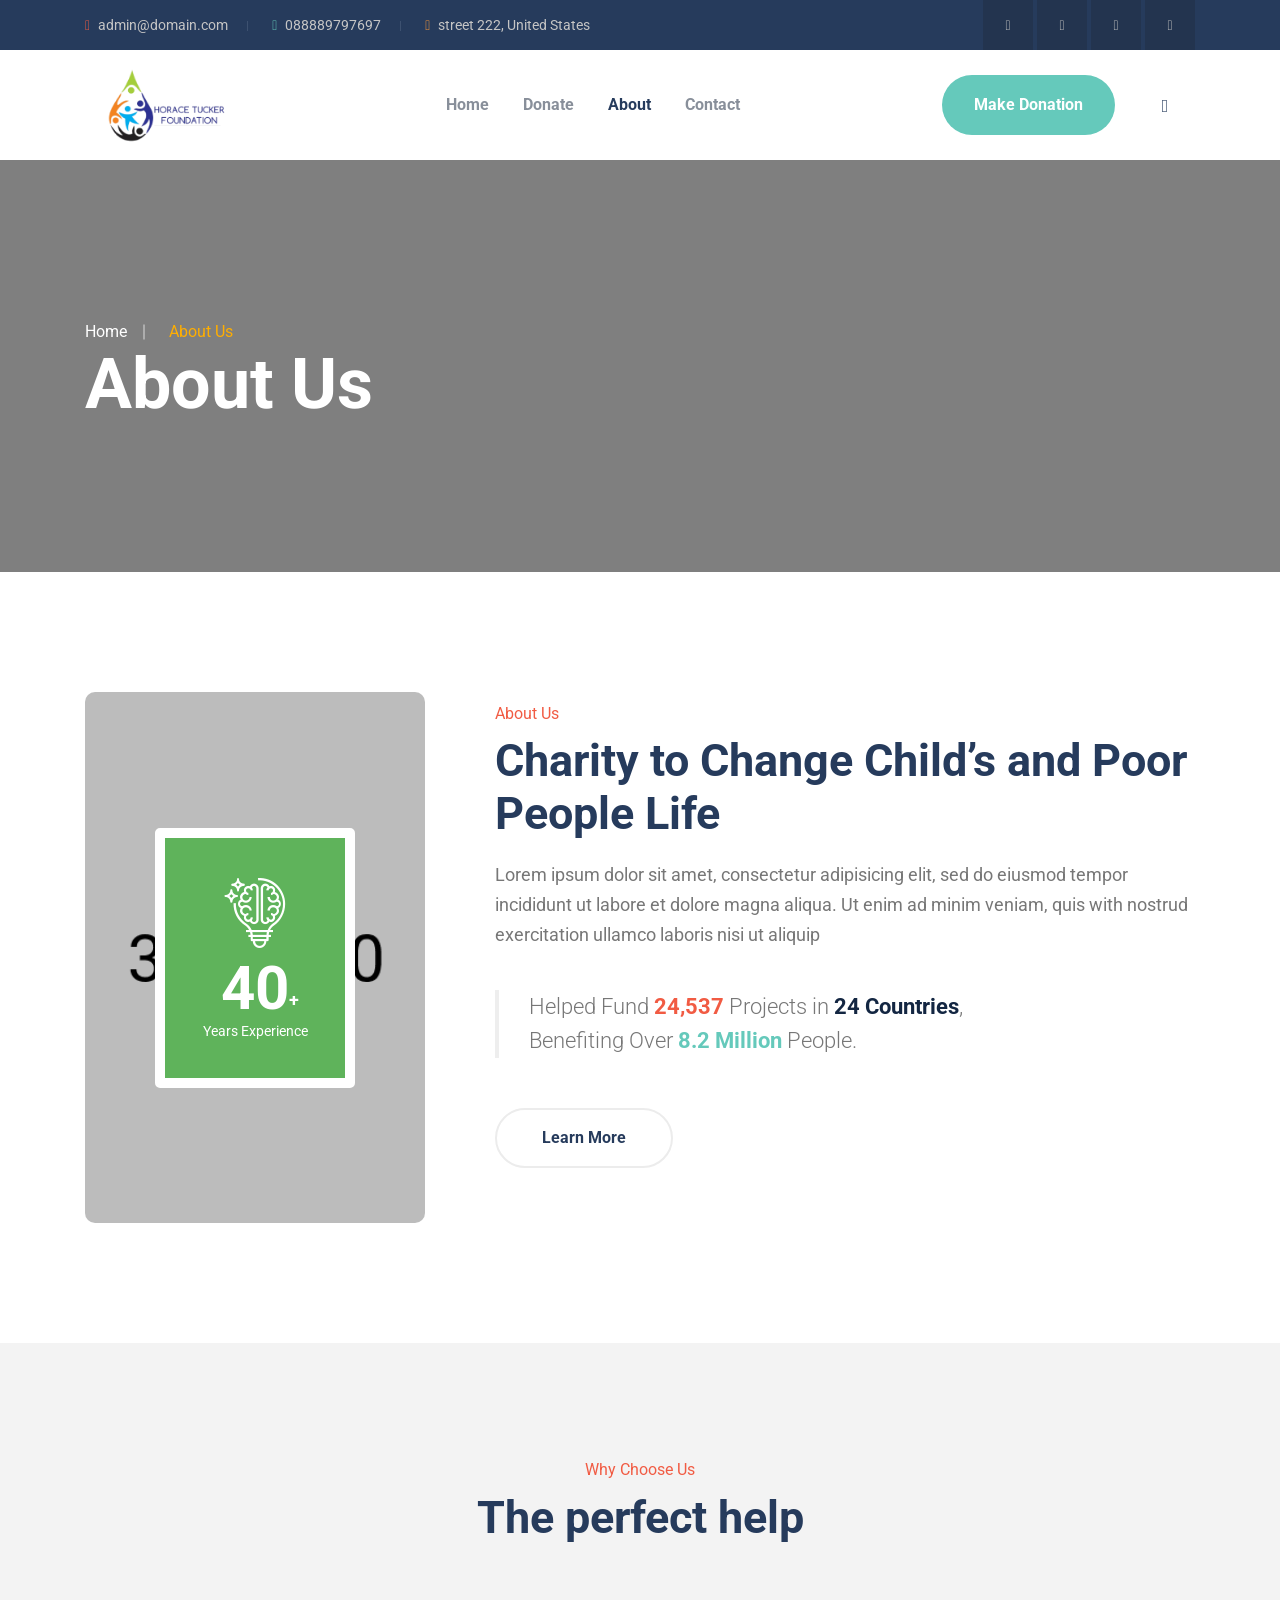
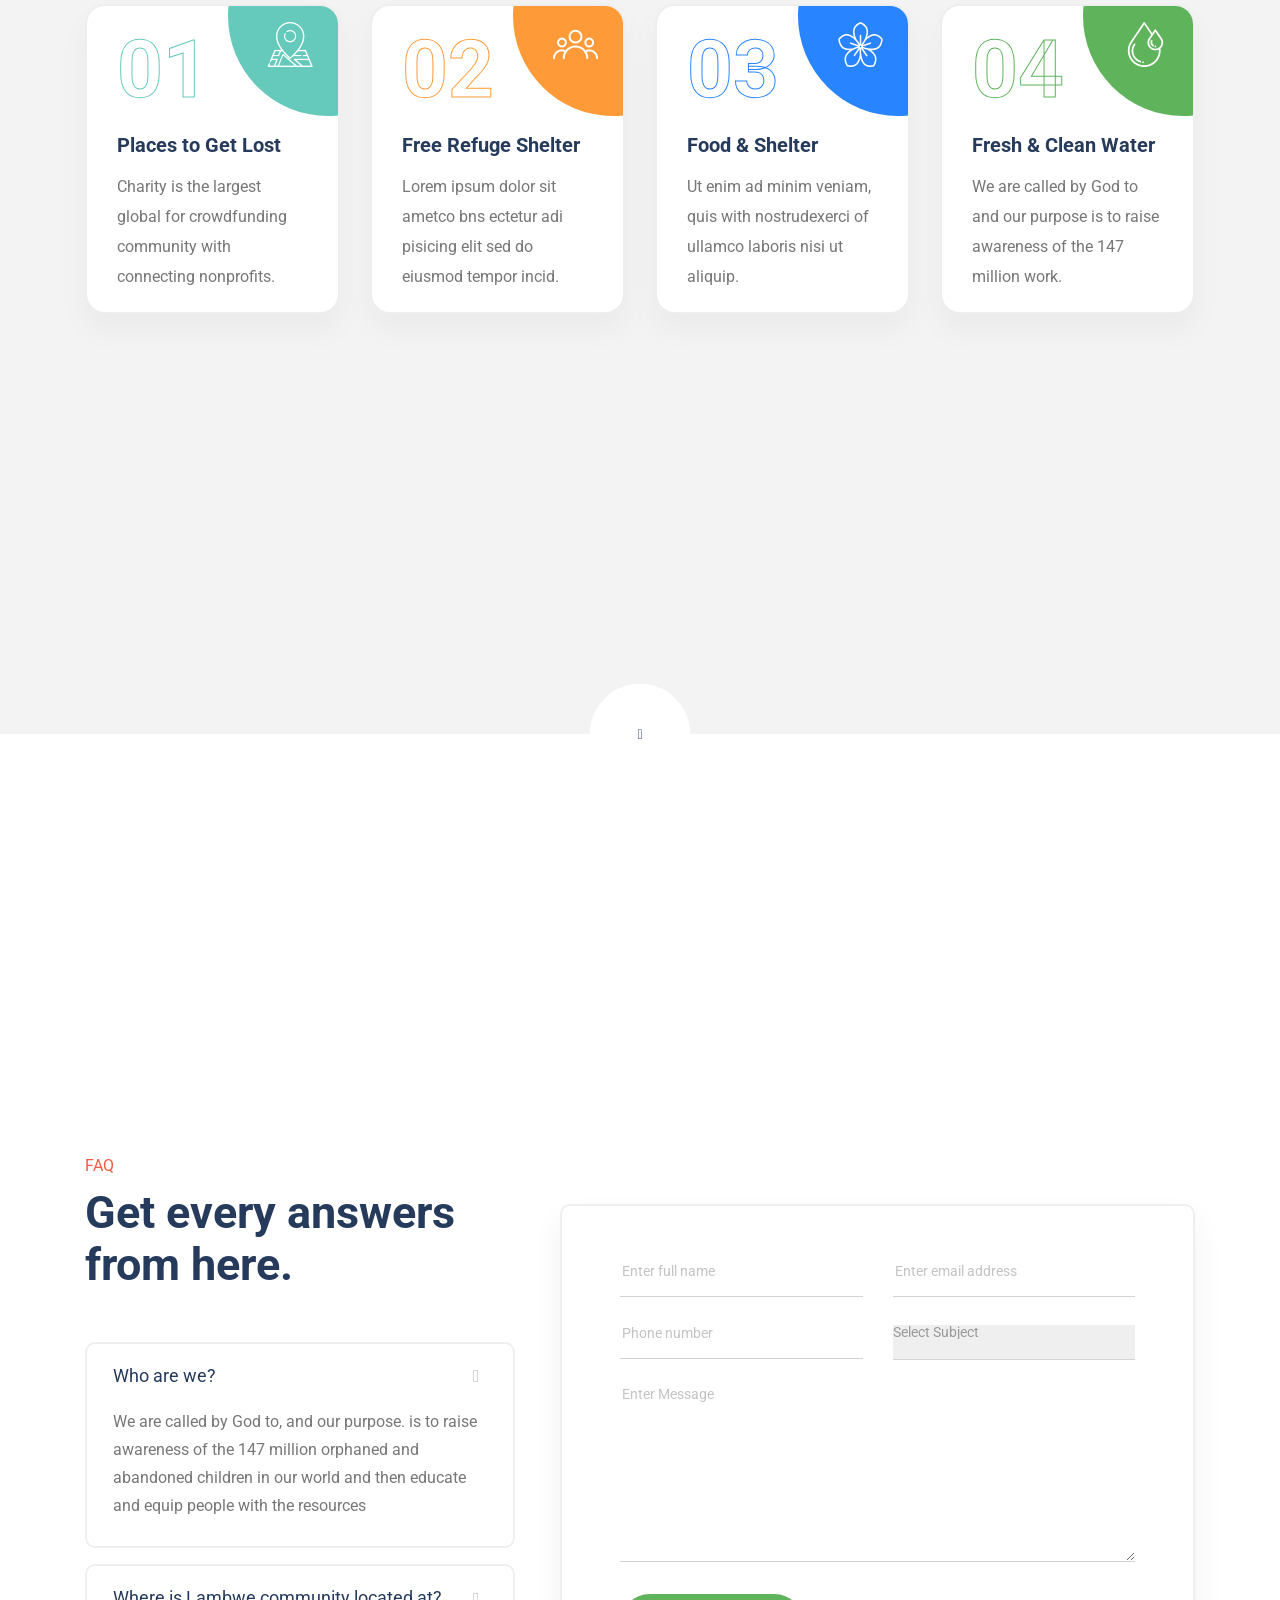
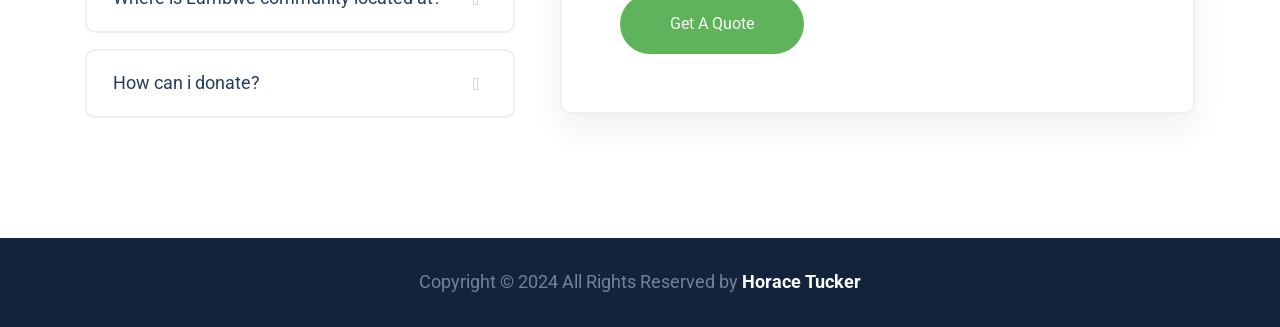
==== about.html @ 809d62f3 "Base files The base modifications have being made and pushed to the cloud" ====
<!DOCTYPE html>
<html class="no-js" lang="en">
  <head>
    <meta charset="utf-8" />
    <meta http-equiv="x-ua-compatible" content="ie=edge" />
    <title>Fundraising & Charity HTML Template</title>
    <meta name="description" content="" />
    <meta name="viewport" content="width=device-width, initial-scale=1" />

    <link rel="manifest" href="site.webmanifest" />
    <link
      rel="shortcut icon"
      type="image/x-icon"
      href="./assets/img/favicon.png"
    />
    <!-- Place favicon.ico in the root directory -->

    <!-- CSS here -->
    <link rel="stylesheet" href="assets/css/bootstrap.min.css" />
    <link rel="stylesheet" href="assets/css/owl.default.min.css" />
    <link rel="stylesheet" href="assets/css/owl.carousel.min.css" />
    <link rel="stylesheet" href="assets/css/animate.min.css" />
    <link rel="stylesheet" href="assets/css/magnific-popup.css" />
    <link rel="stylesheet" href="assets/css/fontawesome-all.min.css" />
    <link rel="stylesheet" href="assets/css/nice-select.css" />
    <link rel="stylesheet" href="assets/css/flaticon.css" />
    <link rel="stylesheet" href="assets/css/meanmenu.css" />
    <link rel="stylesheet" href="assets/css/slick.css" />
    <link rel="stylesheet" href="assets/css/icofont.min.css" />
    <link rel="stylesheet" href="assets/css/swiper-bundle.css" />
    <link rel="stylesheet" href="assets/css/main.css" />
  </head>
  <body>
    <!-- Header One Start-->
    <header class="header-area">
      <div class="header_top_area d-none d-lg-block">
        <div class="container">
          <div class="row align-items-center">
            <div class="col-xxl-9 col-xl-9 col-lg-8">
              <div class="top_mailing">
                <a href="#" class="theme-1"
                  ><i class="fal fa-envelope"></i>admin@domain.com</a
                >
                <a href="#" class="theme-2"
                  ><i class="fal fa-phone"></i>088889797697</a
                >
                <a href="#" class="theme-3"
                  ><i class="fal fa-map-marker-alt"></i>street 222, United
                  States</a
                >
              </div>
            </div>
            <div class="col-xxl-3 col-xl-3 col-lg-4 text-start text-md-end">
              <div class="top_social">
                <a href="#" class="facebook"
                  ><i class="fab fa-facebook-f"></i
                ></a>
                <a href="#" class="google"
                  ><i class="fab fa-google-plus-g"></i
                ></a>
                <a href="#" class="twitter"><i class="fab fa-twitter"></i></a>
                <a href="#" class="pinterest"
                  ><i class="fab fa-pinterest-p"></i
                ></a>
              </div>
            </div>
          </div>
        </div>
      </div>
      <div id="sticky-header" class="header_menu_area header_menu_area_2">
        <div class="container">
          <div class="row align-items-center">
            <div class="col-xxl-2 col-xl-2 col-lg-2 col-md-6 col-6">
              <div class="logo">
                <a href="index.html"
                  ><img src="assets/img/logo/logo.png" alt=""
                /></a>
              </div>
            </div>
            <div class="col-xxl-7 col-xl-7 col-lg-9 d-none d-lg-block">
              <div class="main-menu menu_2 text-center">
                <nav id="mobile-menu">
                  <ul>
                    <li class="">
                      <a href="index-3.html">Home</a>
                    </li>
                    <li class="">
                      <a href="./donation.html">Donate</a>
                    </li>
                    <li class="active"><a href="about.html">About</a></li>
                    <li><a href="contact.html">Contact</a></li>
                  </ul>
                </nav>
              </div>
            </div>
            <div class="col-xxl-3 col-xl-3 col-lg-1 col-md-6 col-6">
              <div
                class="header-right d-flex align-items-center justify-content-end"
              >
                <div class="header-sing d-inline-block d-none d-xl-block">
                  <a class="g_btn hbtn_1 to_right1 rad-30" href="donation.html"
                    >Make Donation<span></span
                  ></a>
                </div>
                <div
                  class="hamburger-menu menu-bar info-bar d-inline-block ml-20"
                >
                  <button class="hamburger-btn open-mobile-menu">
                    <i class="fal fa-bars"></i>
                  </button>
                </div>
              </div>
            </div>
          </div>
        </div>
      </div>
    </header>
    <!-- Header One End-->

    <!-- slide-bar start -->

    <!-- Sidebar for Mobile -->
    <div class="fix d-lg-none">
      <div class="side-info">
        <div class="offset-widget offset-logo mb-30 pb-20">
          <div class="row align-items-center">
            <div class="col-8">
              <a href="index.html" class="mobile_logo"
                ><img src="assets/img/logo/logo.png" alt="Logo"
              /></a>
            </div>
            <div class="col-4 text-end">
              <button class="side-info-close">
                <i class="fal fa-times"></i>
              </button>
            </div>
          </div>
        </div>

        <div class="mobile-menu"></div>

        <div class="contact-infos mt-30 mb-30">
          <div class="contact-list mobile_contact mb-30">
            <h4>Contact Info</h4>
            <a href="#" class="theme-1"
              ><i class="fal fa-map-marker-alt"></i
              ><span>12/A, Mirnada City Tower, NYC</span></a
            >
            <a href="tel:088889797697" class="theme-2"
              ><i class="fal fa-phone"></i><span>088889797697</span></a
            >
            <a href="mailto:admin@domain.com" class="theme-3"
              ><i class="far fa-envelope"></i><span>admin@domain.com</span></a
            >
          </div>

          <div class="top_social offset_social mt-20 mb-30">
            <a href="#" target="_blank" class="facebook"
              ><i class="fab fa-facebook-f"></i
            ></a>
            <a href="#" target="_blank" class="twitter"
              ><i class="fab fa-twitter"></i
            ></a>
            <a href="#" target="_blank" class="linkedin"
              ><i class="fab fa-linkedin"></i
            ></a>
            <a href="#" target="_blank" class="youtube"
              ><i class="fab fa-youtube"></i
            ></a>
          </div>
        </div>
      </div>
    </div>

    <!-- Sidebar for Laptop -->
    <div class="fix d-none d-lg-block">
      <div class="offset-sidebar side-info">
        <div class="offset-widget offset-logo mb-30 pb-20">
          <div class="row align-items-center">
            <div class="col-8">
              <a href="index.html"
                ><img src="assets/img/logo/logo.png" alt="Logo"
              /></a>
            </div>
            <div class="col-4 text-end">
              <button class="side-info-close">
                <i class="fal fa-times"></i>
              </button>
            </div>
          </div>
        </div>

        <div class="offset-widget mb-40">
          <div class="info-widget">
            <h4 class="offset-title mb-20 d-none">About Us</h4>
            <p class="mb-30">
              But I must explain to you how all this mistaken idea of denouncing
              pleasure and praising pain was born and will give you a complete
              account of the system and expound the actual teachings of the
              great explore
            </p>
            <a href="#" class="c-btn btn-round-02 d-none">Contact Us</a>
          </div>
        </div>

        <div class="contact-infos mt-30 mb-30">
          <div class="contact-list mb-30">
            <h4>Contact Info</h4>
            <a href="#" class="theme-1"
              ><i class="fal fa-map-marker-alt"></i
              ><span>12/A, Mirnada City Tower, NYC</span></a
            >
            <a href="tel:088889797697" class="theme-2"
              ><i class="fal fa-phone"></i><span>088889797697</span></a
            >
            <a href="mailto:admin@domain.com" class="theme-3"
              ><i class="far fa-envelope"></i><span>admin@domain.com</span></a
            >
          </div>

          <div class="top_social offset_social mt-20 mb-30">
            <a href="#" target="_blank" class="facebook"
              ><i class="fab fa-facebook-f"></i
            ></a>
            <a href="#" target="_blank" class="twitter"
              ><i class="fab fa-twitter"></i
            ></a>
            <a href="#" target="_blank" class="instagram"
              ><i class="fab fa-instagram"></i
            ></a>
            <a href="#" target="_blank" class="linkedin"
              ><i class="fab fa-linkedin"></i
            ></a>
            <a href="#" target="_blank" class="youtube"
              ><i class="fab fa-youtube"></i
            ></a>
            <a href="#" class="pinterest"><i class="fab fa-pinterest-p"></i></a>
          </div>
        </div>
      </div>
    </div>

    <div class="offcanvas-overlay"></div>
    <!-- slide-bar end -->

    <!-- Main Area Start-->
    <main>
      <!--breadcrumb area start-->
      <section
        class="breadcrumb_area breadcrumb_overlay"
        data-background="assets/img/bg/hero_a.jpg"
      >
        <div class="container">
          <div class="row">
            <div class="col-xl-12">
              <div class="breadcrumb_section">
                <ul class="breadcrumb-list volunteer_breadcrumb">
                  <li class="bhas_border"><a href="index.html">Home</a></li>
                  <li><span class="active">About Us</span></li>
                </ul>
                <div class="breadcrumb_title">
                  <h2>About Us</h2>
                </div>
              </div>
            </div>
          </div>
        </div>
      </section>
      <!--breadcrumb area end-->

      <!--about area start-->
      <section class="about_area pt-120">
        <div class="about_white_bg">
          <div class="container">
            <div class="row">
              <div class="col-xxl-6 col-xl-4 col-lg-4">
                <div class="donate_img_wrapper about_img_wrapper mr-10">
                  <div class="donate_img_inner about_img_inner p-rel">
                    <img
                      class="about_block"
                      src="assets/img/about/aboutus1.jpg"
                      alt="img"
                    />
                    <img
                      class="space_t30"
                      src="assets/img/about/aboutus2.jpg"
                      alt="img"
                    />
                    <div class="about_champ_card about_abs_single">
                      <i class="flaticon-creativity"></i>
                      <h3 class="abs_numb">40 <span class="plus">+</span></h3>
                      <span>Years Experience</span>
                    </div>
                  </div>
                </div>
              </div>
              <div class="col-xxl-6 col-xl-8 col-lg-8">
                <div class="about_wrapper pl-30">
                  <div class="section_title">
                    <span class="sub_title sub_title_2">About Us</span>
                    <h3 class="title title_2 mb-20">
                      Charity to Change Child’s and Poor People Life
                    </h3>
                  </div>
                  <p class="mb-40">
                    Lorem ipsum dolor sit amet, consectetur adipisicing elit,
                    sed do eiusmod tempor incididunt ut labore et dolore magna
                    aliqua. Ut enim ad minim veniam, quis with nostrud
                    exercitation ullamco laboris nisi ut aliquip
                  </p>
                  <div class="about_summary">
                    <p>
                      Helped Fund <span class="theme-1">24,537</span> Projects
                      in <span class="theme-4">24 Countries</span>, <br />
                      Benefiting Over
                      <span class="theme-2">8.2 Million</span> People.
                    </p>
                  </div>
                  <a href="about.html" class="g_btn trans_btn rad-50 p-45"
                    >Learn More <span></span
                  ></a>
                </div>
              </div>
            </div>
          </div>
        </div>
      </section>
      <!--about area end-->

      <!--about feature area start -->
      <div class="about_features_area soft-grey-2 pt-205 pb-390">
        <div class="container">
          <div class="row">
            <div class="col-xxl-12">
              <div class="section_title text-center mb-60">
                <span class="sub_title sub_title_2">Why Choose Us</span>
                <h3 class="title title_2">The perfect help</h3>
              </div>
            </div>
          </div>
          <div class="row">
            <div class="col-xl-3 col-lg-6 col-sm-6">
              <div class="choose_single_card theme-2 p-rel bg-white mb-30">
                <div class="choose_abs theme-2">
                  <i class="flaticon-map"></i>
                </div>
                <span class="card_number">01</span>
                <div class="choose_card_content">
                  <h5 class="choose_card_title">Places to Get Lost</h5>
                  <p>
                    Charity is the largest global for crowdfunding community
                    with connecting nonprofits.
                  </p>
                </div>
              </div>
            </div>
            <div class="col-xl-3 col-lg-6 col-sm-6">
              <div class="choose_single_card p-rel theme-3 bg-white mb-30">
                <div class="choose_abs theme-3">
                  <i class="flaticon-user"></i>
                </div>
                <span class="card_number clr-theme-3">02</span>
                <div class="choose_card_content">
                  <h5 class="choose_card_title">Free Refuge Shelter</h5>
                  <p>
                    Lorem ipsum dolor sit ametco bns ectetur adi pisicing elit
                    sed do eiusmod tempor incid.
                  </p>
                </div>
              </div>
            </div>
            <div class="col-xl-3 col-lg-6 col-sm-6">
              <div class="choose_single_card p-rel theme-4 bg-white mb-30">
                <div class="choose_abs theme-4">
                  <i class="flaticon-flower"></i>
                </div>
                <span class="card_number clr-theme-4">03</span>
                <div class="choose_card_content">
                  <h5 class="choose_card_title">Food & Shelter</h5>
                  <p>
                    Ut enim ad minim veniam, quis with nostrudexerci of ullamco
                    laboris nisi ut aliquip.
                  </p>
                </div>
              </div>
            </div>
            <div class="col-xl-3 col-lg-6 col-sm-6">
              <div class="choose_single_card p-rel theme-5 bg-white mb-30">
                <div class="choose_abs theme-5">
                  <i class="flaticon-water-drop"></i>
                </div>
                <span class="card_number clr-theme-5">04</span>
                <div class="choose_card_content">
                  <h5 class="choose_card_title">Fresh & Clean Water</h5>
                  <p>
                    We are called by God to and our purpose is to raise
                    awareness of the 147 million work.
                  </p>
                </div>
              </div>
            </div>
          </div>

          <div class="row d-none">
            <div class="col-xxl-3 col-xl-3 col-lg-4 col-md-6">
              <div class="about_feature_wrapper mb-30">
                <div class="about_feature_icon">
                  <i class="flaticon-charity"></i>
                  <span class="card_number feature_number theme-1">01</span>
                </div>
                <div class="about_feature_text">
                  <h5 class="about_feature_title theme-1">
                    Fresh & Clean Water
                  </h5>
                  <p>
                    Our primary goal is developing a secure and safe world for
                    poor peoples in the world.
                  </p>
                </div>
              </div>
            </div>
            <div class="col-xxl-3 col-xl-3 col-lg-4 col-md-6">
              <div class="about_feature_wrapper mb-30">
                <div class="about_feature_icon">
                  <i class="flaticon-healthcare"></i>
                  <span class="card_number feature_number theme-2">02</span>
                </div>
                <div class="about_feature_text">
                  <h5 class="about_feature_title theme-2">Food & Shelter</h5>
                  <p>
                    Lorem ipsum dolor sit amet, cons ectetur adi pisicing elit,
                    sed do eiusmod tempor incid.
                  </p>
                </div>
              </div>
            </div>
            <div class="col-xxl-3 col-xl-3 col-lg-4 col-md-6">
              <div class="about_feature_wrapper mb-30">
                <div class="about_feature_icon">
                  <i class="flaticon-health-check"></i>
                  <span class="card_number feature_number theme-2">03</span>
                </div>
                <div class="about_feature_text">
                  <h5 class="about_feature_title theme-2">
                    Medicine & Medical
                  </h5>
                  <p>
                    Neque porro quisquam est, qui dol orem ipsum quia dolor sit
                    amet, consectetur, adipisci velit.
                  </p>
                </div>
              </div>
            </div>
            <div class="col-xxl-3 col-xl-3 col-lg-4 col-md-6">
              <div class="about_feature_wrapper mb-30">
                <div class="about_feature_icon">
                  <i class="flaticon-graduated"></i>
                  <span class="card_number feature_number theme-3">04</span>
                </div>
                <div class="about_feature_text">
                  <h5 class="about_feature_title theme-3">Basic Education</h5>
                  <p>
                    Duis aute irure dolor in reprehe nderit in voluptate velit
                    esse cillum dolore eu fugiat nulla.
                  </p>
                </div>
              </div>
            </div>
          </div>
        </div>
      </div>
      <!--about feature area end-->

      <!-- about videos area start -->

      <div class="about_videos_area mtm-300">
        <div class="container">
          <div class="row">
            <div class="col-xxl-12">
              <div
                class="about_video_section text-center p-250 bg_cover"
                data-background="assets/img/bg/video_bg.jpg"
              >
                <a
                  href="https://www.youtube.com/watch?v=B4GwnBrp41s"
                  class="play_btn p-rel popup-video ab_4"
                  ><i class="fas fa-play"></i
                ></a>
              </div>
            </div>
          </div>
        </div>
      </div>
      <!--about videos area end-->

      <!--about_faq area start -->
      <div class="about_faq_area pt-110 pb-120">
        <div class="container">
          <div class="row">
            <div class="col-xxl-5 col-xl-5">
              <div class="accordion_wrapper mr-30">
                <div class="section_title mb-50">
                  <span class="sub_title sub_title_2">FAQ</span>
                  <h3 class="title title_2">Get every answers from here.</h3>
                </div>
                <div class="accordion" id="accordionExample">
                  <div class="accordion-item">
                    <h2 class="accordion-header" id="headingOne">
                      <button
                        class="accordion-button faq_button"
                        type="button"
                        data-bs-toggle="collapse"
                        data-bs-target="#collapseOne"
                        aria-expanded="true"
                        aria-controls="collapseOne"
                      >
                        Who are we?
                      </button>
                    </h2>
                    <div
                      id="collapseOne"
                      class="accordion-collapse collapse show"
                      aria-labelledby="headingOne"
                      data-bs-parent="#accordionExample"
                    >
                      <div class="accordion-body">
                        We are called by God to, and our purpose. is to raise
                        awareness of the 147 million orphaned and abandoned
                        children in our world and then educate and equip people
                        with the resources
                      </div>
                    </div>
                  </div>
                  <div class="accordion-item">
                    <h2 class="accordion-header" id="headingTwo">
                      <button
                        class="accordion-button faq_button collapsed"
                        type="button"
                        data-bs-toggle="collapse"
                        data-bs-target="#collapseTwo"
                        aria-expanded="false"
                        aria-controls="collapseTwo"
                      >
                        Where is Lambwe community located at?
                      </button>
                    </h2>
                    <div
                      id="collapseTwo"
                      class="accordion-collapse collapse"
                      aria-labelledby="headingTwo"
                      data-bs-parent="#accordionExample"
                    >
                      <div class="accordion-body">
                        We are called by God to, and our purpose. is to raise
                        awareness of the 147 million orphaned and abandoned
                        children in our world and then educate and equip people
                        with the resources
                      </div>
                    </div>
                  </div>
                  <div class="accordion-item">
                    <h2 class="accordion-header" id="headingThree">
                      <button
                        class="accordion-button faq_button collapsed"
                        type="button"
                        data-bs-toggle="collapse"
                        data-bs-target="#collapseThree"
                        aria-expanded="false"
                        aria-controls="collapseTwo"
                      >
                        How can i donate?
                      </button>
                    </h2>
                    <div
                      id="collapseThree"
                      class="accordion-collapse collapse"
                      aria-labelledby="headingThree"
                      data-bs-parent="#accordionExample"
                    >
                      <div class="accordion-body">
                        We are called by God to, and our purpose. is to raise
                        awareness of the 147 million orphaned and abandoned
                        children in our world and then educate and equip people
                        with the resources
                      </div>
                    </div>
                  </div>
                </div>
              </div>
            </div>
            <div class="col-xxl-7 col-xl-7">
              <div class="contact_section has_border mt-60">
                <form action="#">
                  <div class="row">
                    <div class="col-xxl-6 col-sm-6">
                      <input type="text" placeholder="Enter full name" />
                    </div>
                    <div class="col-xxl-6 col-sm-6">
                      <input type="email" placeholder="Enter email address" />
                    </div>

                    <div class="col-xxl-6 col-sm-6">
                      <input type="tel" placeholder="Phone number" />
                    </div>
                    <div class="col-xxl-6 col-sm-6">
                      <select
                        name="contact_select"
                        id="contact_select"
                        class="contact_select"
                      >
                        <option value="Select Subject">Select Subject</option>
                        <option value="Bangla">Bangla</option>
                        <option value="English">English</option>
                        <option value="Mathmatics">Mathmatics</option>
                        <option value="Textile">Textile</option>
                      </select>
                    </div>
                    <div class="col-xxl-12">
                      <textarea
                        name="message"
                        id="message"
                        cols="30"
                        rows="10"
                        placeholder="Enter Message"
                      ></textarea>
                    </div>
                    <div class="col-xxl-12">
                      <button type="submit" class="contact_btn">
                        Get A Quote
                      </button>
                    </div>
                  </div>
                </form>
              </div>
            </div>
          </div>
        </div>
      </div>
      <!-- about_faq_area end -->
    </main>

    <!-- Main Area End-->

    <!-- back to top start -->
    <div class="progress-wrap">
      <svg
        class="progress-circle svg-content"
        width="100%"
        height="100%"
        viewBox="-1 -1 102 102"
      >
        <path d="M50,1 a49,49 0 0,1 0,98 a49,49 0 0,1 0,-98" />
      </svg>
    </div>
    <!-- back to top end -->

    <!-- Footer Area Start -->
    <footer>
      <!-- Donation page contains the whole footer code -->
      <div class="footer_copyright_area">
        <div class="container">
          <div class="row">
            <div class="col-xxl-12 text-center">
              <p>
                Copyright © 2024 All Rights Reserved by
                <strong><a href="#">Horace Tucker</a></strong>
              </p>
            </div>
          </div>
        </div>
      </div>
    </footer>
    <!-- Footer Area End -->

    <script src="assets/js/jquery.min.js"></script>
    <script src="assets/js/bootstrap.bundle.min.js"></script>
    <script src="assets/js/owl.carousel.min.js"></script>
    <script src="assets/js/slick.min.js"></script>
    <script src="assets/js/jquery.meanmenu.min.js"></script>
    <script src="assets/js/wow.min.js"></script>
    <script src="assets/js/jquery.scrollUp.min.js"></script>
    <script src="assets/js/jquery.magnific-popup.min.js"></script>
    <script src="assets/js/isotope.pkgd.min.js"></script>
    <script src="assets/js/imagesloaded.pkgd.min.js"></script>
    <script src="assets/js/jquery.nice-select.js"></script>
    <script src="assets/js/jquery.countdown.min.js"></script>
    <script src="assets/js/back-to-top.min.js"></script>

    <script src="assets/js/swiper-bundle.min.js"></script>
    <script src="assets/js/main.js"></script>
  </body>
</html>
---- assets/css/nice-select.css ----
.nice-select {
  -webkit-tap-highlight-color: transparent;
  background-color: #fff;
  border-radius: 5px;
  border: solid 1px #e8e8e8;
  box-sizing: border-box;
  clear: both;
  cursor: pointer;
  display: block;
  float: left;
  font-family: inherit;
  font-size: 14px;
  font-weight: normal;
  height: 42px;
  line-height: 40px;
  outline: none;
  padding-left: 18px;
  padding-right: 30px;
  position: relative;
  text-align: left !important;
  -webkit-transition: all 0.2s ease-in-out;
  transition: all 0.2s ease-in-out;
  -webkit-user-select: none;
     -moz-user-select: none;
      -ms-user-select: none;
          user-select: none;
  white-space: nowrap;
  width: auto; }
  .nice-select:hover {
    border-color: #dbdbdb; }
  .nice-select:active, .nice-select.open, .nice-select:focus {
    border-color: #999; }
    .nice-select::after {
      content: "\f107";
      font-family: 'Font Awesome 5 Pro';
      position: absolute;
      right: 35px;
      top: 50%;
      transform: translateY(-50%);
      -webkit-transition: all 0.15s ease-in-out;
      transition: all 0.15s ease-in-out;
      font-size: 16px;
    }

    .donate_section .nice-select::after {
      right: 19px;
    }
    .event_single .nice-select::after {
      right: 19px;
    }

    @media only screen and (min-width: 0px) and (max-width: 576px) {
      .nice-select::after {
        right: 23px;
      }


    }

    
    @media only screen and (min-width: 577x) and (max-width: 767px) {
      .nice-select::after {
        right: 35px;
      }
    }
    .nice-select.open::after {
      top: 50%;
      transform: translate(0, -50%) rotate(180deg);
    }
  .nice-select.open .list {
    opacity: 1;
    pointer-events: auto;
    -webkit-transform: scale(1) translateY(0);
        -ms-transform: scale(1) translateY(0);
            transform: scale(1) translateY(0); }

  
  .support_search_section .nice-select:active, .support_search_section .nice-select.open, .support_search_section .nice-select:focus, .support_search_section .nice-select:hover {
    border-color: transparent;
  }
  
  .support_search_section.donate_section .nice-select:active, .support_search_section.donate_section .nice-select.open, .support_search_section.donate_section .nice-select:focus, .support_search_section.donate_section .nice-select:hover {
    border-color: #59ad58;
  }


  .nice-select.open .list, .nice-select .list {
    width: 100%;
    background: var(--clr-theme-4);
  }
  .donate_section .nice-select.open .list, .donate_section .nice-select .list {
    width: 100%;
    background: #3d7d3c;
  }
  .nice-select.disabled {
    border-color: #ededed;
    color: #999;
    pointer-events: none; }
    .nice-select.disabled:after {
      border-color: #cccccc; }
  .nice-select.wide {
    width: 100%; }
    .nice-select.wide .list {
      left: 0 !important;
      right: 0 !important; }
  .nice-select.right {
    float: right; }
    .nice-select.right .list {
      left: auto;
      right: 0; }
  .nice-select.small {
    font-size: 12px;
    height: 36px;
    line-height: 34px; }
    .nice-select.small:after {
      height: 4px;
      width: 4px; }
    .nice-select.small .option {
      line-height: 34px;
      min-height: 34px; }
  .nice-select .list {
    background-color: #fff;
    border-radius: 5px;
    box-shadow: 0 0 0 1px rgba(68, 68, 68, 0.11);
    box-sizing: border-box;
    margin-top: 4px;
    opacity: 0;
    overflow: hidden;
    padding: 0;
    pointer-events: none;
    position: absolute;
    top: 100%;
    left: 0;
    -webkit-transform-origin: 50% 0;
        -ms-transform-origin: 50% 0;
            transform-origin: 50% 0;
    -webkit-transform: scale(0.75) translateY(-21px);
        -ms-transform: scale(0.75) translateY(-21px);
            transform: scale(0.75) translateY(-21px);
    -webkit-transition: all 0.2s cubic-bezier(0.5, 0, 0, 1.25), opacity 0.15s ease-out;
    transition: all 0.2s cubic-bezier(0.5, 0, 0, 1.25), opacity 0.15s ease-out;
    z-index: 9; }
    .nice-select .list:hover .option:not(:hover) {
      background-color: transparent !important; }
  .nice-select .option {
    cursor: pointer;
    font-weight: 400;
    line-height: 40px;
    list-style: none;
    min-height: 40px;
    outline: none;
    padding-left: 18px;
    padding-right: 29px;
    text-align: left;
    -webkit-transition: all 0.2s;
    transition: all 0.2s; }


    .nice-select .option:hover, .nice-select .option.focus, .nice-select .option.selected.focus {
      background-color: var(--clr-body-heading-color) }

    .donate_section .nice-select .option:hover, .donate_section .nice-select .option.focus, .donate_section .nice-select .option.selected.focus {
        background-color: #59ad58; }


    .nice-select .option.selected {
      font-weight: bold; }
    .nice-select .option.disabled {
      background-color: transparent;
      color: #999;
      cursor: default; }

.no-csspointerevents .nice-select .list {
  display: none; }

.no-csspointerevents .nice-select.open .list {
  display: block; }
---- assets/css/flaticon.css ----
@font-face {
    font-family: "flaticon";
    src: url("../fonts/flaticon.ttf") format("truetype"),
url("../fonts/flaticon.woff") format("woff"),
url("../fonts/flaticon.woff2") format("woff2"),
url("../fonts/flaticon.eot") format("eot"),
url("../fonts/icofont.svg") format("svg");
}

i[class^="flaticon-"]:before, i[class*=" flaticon-"]:before {
    font-family: flaticon !important;
    font-style: normal;
    font-weight: normal !important;
    font-variant: normal;
    text-transform: none;
    line-height: 1;
    -webkit-font-smoothing: antialiased;
    -moz-osx-font-smoothing: grayscale;
}

.flaticon-map:before {
    content: "\f101";
}
.flaticon-user:before {
    content: "\f102";
}
.flaticon-stethoscope:before {
    content: "\f103";
}
.flaticon-healthcare:before {
    content: "\f104";
}
.flaticon-health-check:before {
    content: "\f105";
}
.flaticon-doctor:before {
    content: "\f106";
}
.flaticon-water-drop:before {
    content: "\f107";
}
.flaticon-water-tap:before {
    content: "\f108";
}
.flaticon-graduation-cap:before {
    content: "\f109";
}
.flaticon-graduated:before {
    content: "\f10a";
}
.flaticon-education:before {
    content: "\f10b";
}
.flaticon-creativity:before {
    content: "\f10c";
}
.flaticon-running:before {
    content: "\f10d";
}
.flaticon-exercise:before {
    content: "\f10e";
}
.flaticon-sport:before {
    content: "\f10f";
}
.flaticon-dumbbell:before {
    content: "\f110";
}
.flaticon-care:before {
    content: "\f111";
}
.flaticon-charity:before {
    content: "\f112";
}
.flaticon-hands:before {
    content: "\f113";
}
.flaticon-flower:before {
    content: "\f114";
}
.flaticon-lotus-flower:before {
    content: "\f115";
}
.flaticon-trophy:before {
    content: "\f116";
}
.flaticon-trophy-1:before {
    content: "\f117";
}
.flaticon-growth:before {
    content: "\f118";
}
.flaticon-growth-1:before {
    content: "\f119";
}
.flaticon-light-bulb:before {
    content: "\f11a";
}
.flaticon-idea:before {
    content: "\f11b";
}
.flaticon-quote:before {
    content: "\f11c";
}
.flaticon-right-quote:before {
    content: "\f11d";
}
.flaticon-left-quote:before {
    content: "\f11e";
}
.flaticon-quote-1:before {
    content: "\f11f";
}
.flaticon-speech-bubble:before {
    content: "\f120";
}
.flaticon-chat:before {
    content: "\f121";
}
.flaticon-chat-1:before {
    content: "\f122";
}
---- assets/css/main.css ----
@charset "UTF-8";
/*-----------------------------------------------------------------------------------

    Template Name: Donacion - Fundraising & Charity HTML Template
    Description: Donacion - Fundraising & Charity HTML Template
    Author: Theme_Pure
    Version: 1.0

-----------------------------------------------------------------------------------

CSS INDEX
===================

01. common
02. Header
03. Navigation
04. Slider
05. Accordion
06. Breadcrumb
07. Contact
08. Mission
09. Cta
10. About
11. Section Title
12. Cause
13. Support
14. Choose Single Card
15. Feature Event
16. Newsfeed
17. Iconbox
18. Eventcount
19. Donation
20. Team
21. Choose
22. Circular Progress
23. Funfact
24. Services
25. Events
26. Testimonial
27. Back-to-top
28. Sidebar
29. Footer
-----------------------------------------------------------------------------------*/
/*
*****
01. common
*************************
*/
@import url("https://fonts.googleapis.com/css2?family=Caveat:wght@400;500&family=Roboto:wght@100;200;300;400;500;700;900&display=swap");
/*
*****
1. variables
*************************
*/
/*    Responsive css   */
/* Mixin for Button style*/
/* Mixin for Animated Button*/
@keyframes icon-bounce {
  0%, 100%, 20%, 50%, 80% {
    -webkit-transform: translateY(0);
    -ms-transform: translateY(0);
    transform: translateY(0);
  }
  40% {
    -webkit-transform: translateY(-10px);
    -ms-transform: translateY(-10px);
    transform: translateY(-10px);
  }
  60% {
    -webkit-transform: translateY(-5px);
    -ms-transform: translateY(-5px);
    transform: translateY(-5px);
  }
}
body {
  font-family: "Roboto", sans-serif;
  font-weight: 400;
  font-style: normal;
  color: var(--clr-body-text-color);
}

.img, img {
  max-width: 100%;
  -webkit-transition: all 0.3s linear 0s;
  -moz-transition: all 0.3s linear 0s;
  -ms-transition: all 0.3s linear 0s;
  -o-transition: all 0.3s linear 0s;
  transition: all 0.3s linear 0s;
}

.border_radius10 img {
  border-radius: 10px;
}

.f-left {
  float: left;
}

.f-right {
  float: right;
}

.fix {
  overflow: hidden;
}

a,
.button, button {
  -webkit-transition: all 0.3s linear 0s;
  -moz-transition: all 0.3s linear 0s;
  -ms-transition: all 0.3s linear 0s;
  -o-transition: all 0.3s linear 0s;
  transition: all 0.3s linear 0s;
}

a:focus,
.button:focus {
  text-decoration: none;
  outline: none;
}

a:focus,
a:hover {
  color: inherit;
  text-decoration: none;
}

a,
button {
  color: inherit;
  outline: medium none;
}

button {
  border: 0;
}

button:focus, input:focus, input:focus, textarea, textarea:focus {
  outline: 0;
}

.uppercase {
  text-transform: uppercase;
}

.capitalize {
  text-transform: capitalize;
}

h1,
h2,
h3,
h4,
h5,
h6 {
  font-family: "Roboto", sans-serif;
  color: var(--clr-body-heading-color);
  margin-top: 0px;
  font-weight: 700;
  text-transform: normal;
  line-height: 1.16;
  margin-bottom: 15px;
}

h1 a,
h2 a,
h3 a,
h4 a,
h5 a,
h6 a {
  color: inherit;
  text-decoration: none;
}

h1 {
  font-size: 80px;
  font-weight: 700;
}

h2 {
  font-size: 60px;
}

h3 {
  font-size: 45px;
}

h4 {
  font-size: 36px;
}

h5 {
  font-size: 20px;
}

h6 {
  font-size: 16px;
}

ul {
  margin: 0px;
  padding: 0px;
}

p {
  font-size: 18px;
  font-weight: 400;
  line-height: 1.6;
  color: var(--clr-common-body-text-color);
  margin-bottom: 15px;
}
@media (max-width: 767px) {
  p {
    font-size: 16px;
  }
}

hr {
  border-bottom: 1px solid var(--clr-common-hr-border-color);
  border-top: 0 none;
  padding: 0;
  opacity: 1;
}

label {
  color: var(--clr-soft-soft-black-soft);
  cursor: pointer;
  font-size: 14px;
  font-weight: var(--fw-fweight-regular);
}

*::-moz-selection {
  background: var(--clr-common-black);
  color: var(--clr-common-white);
  text-shadow: none;
}

::-moz-selection {
  background: var(--clr-common-black);
  color: var(--clr-common-white);
  text-shadow: none;
}

::selection {
  background: var(--clr-common-black);
  color: var(--clr-common-white);
  text-shadow: none;
}

/*--
    - Input Placeholder
-----------------------------------------*/
input::-webkit-input-placeholder {
  color: var(--clr-common-black);
  font-size: 14px;
  opacity: 1;
  transition: 0.3s;
}
input:-moz-placeholder {
  color: var(--clr-common-black);
  font-size: 14px;
  opacity: 1;
  transition: 0.3s;
}
input::-moz-placeholder {
  color: var(--clr-common-black);
  font-size: 14px;
  opacity: 1;
  transition: 0.3s;
}
input:-ms-input-placeholder {
  color: var(--clr-common-black);
  font-size: 14px;
  opacity: 1;
  transition: 0.3s;
}
input:focus::-webkit-input-placeholder {
  opacity: 0;
  visibility: hidden;
}
input:focus:-moz-placeholder {
  opacity: 0;
  visibility: hidden;
}
input:focus::-moz-placeholder {
  opacity: 0;
  visibility: hidden;
}
input:focus:-ms-input-placeholder {
  opacity: 0;
  visibility: hidden;
}

/*--
    - Common Classes
-----------------------------------------*/
.fix {
  overflow: hidden;
}

.clear {
  clear: both;
}

.w-200 {
  width: 200px;
}

.p-rel {
  position: relative;
}

.p-abs {
  position: absolute;
}

.rad-5 {
  border-radius: 5px;
}

.rad-20 {
  border-radius: 20px;
}

.rad-30 {
  border-radius: 30px;
}

.rad-50 {
  border-radius: 50px;
}

.rad-50p {
  border-radius: 50%;
}

.p-35 {
  padding-left: 35px;
  padding-right: 35px;
}

.p-40 {
  padding-left: 40px;
  padding-right: 40px;
}

.p-45 {
  padding-left: 45px;
  padding-right: 45px;
}

.p-55 {
  padding-left: 55px;
  padding-right: 55px;
}

.p-60 {
  padding-right: 60px;
  padding-left: 60px;
}

.pt-205 {
  padding-top: 205px;
}

.pt-210 {
  padding-top: 210px;
}

.p-250 {
  padding-top: 250px;
  padding-bottom: 250px;
}

.pb-385 {
  padding-bottom: 385px;
}

.pb-390 {
  padding-bottom: 390px;
}

.pb-420 {
  padding-bottom: 420px;
}

.pl-165 {
  padding-left: 165px;
}

.cta-bg {
  background-color: var(--clr-common-cta-bg);
}

.grey-bg {
  background-color: var(--clr-common-grey-bg);
}

.about-bg {
  background-color: var(--clr-common-gray-bg);
}

.gray-bg {
  background-color: var(--clr-soft-gray-bg);
}

.blue-bg {
  background-color: var(--clr-theme-7);
}

.white-bg {
  background-color: var(--clr-common-white);
}

.soft-grey-bg {
  background-color: var(--clr-soft-grey-bg);
}

.soft-grey-2 {
  background-color: var(--clr-soft-grey-2);
}

.brand-bg {
  background-color: var(--clr-soft-brand);
}

.text_space {
  margin-bottom: 165px;
}

.w_img > img {
  width: 100%;
}

.mtm-294 {
  margin-top: -294px;
}

.mtm-300 {
  margin-top: -300px;
}

.bg_cover {
  background-size: cover;
}

.gutter_40 {
  --bs-gutter-x: 40px;
}

@media only screen and (min-width: 1401px) and (max-width: 1600px) {
  .gutter_85 {
    --bs-gutter-x: 85px;
  }
}
@media only screen and (min-width: 1200px) and (max-width: 1400px), only screen and (min-width: 992px) and (max-width: 1199px), only screen and (min-width: 768px) and (max-width: 991px), (max-width: 767px) {
  .gutter_85 {
    --bs-gutter-x: 30px;
  }
}

@media only screen and (min-width: 576px) and (max-width: 767px) {
  .sm_mb0 {
    margin-bottom: 0;
  }
}

@media (max-width: 767px) {
  br {
    display: none;
  }
}

/*--
    - Margin & Padding
-----------------------------------------*/
/*-- Margin Top --*/
.mt-5 {
  margin-top: 5px;
}

.mt-10 {
  margin-top: 10px;
}

.mt-15 {
  margin-top: 15px;
}

.mt-20 {
  margin-top: 20px;
}

.mt-25 {
  margin-top: 25px;
}

.mt-30 {
  margin-top: 30px;
}

.mt-35 {
  margin-top: 35px;
}

.mt-40 {
  margin-top: 40px;
}

.mt-45 {
  margin-top: 45px;
}

.mt-50 {
  margin-top: 50px;
}

.mt-55 {
  margin-top: 55px;
}

.mt-60 {
  margin-top: 60px;
}

.mt-65 {
  margin-top: 65px;
}

.mt-70 {
  margin-top: 70px;
}

.mt-75 {
  margin-top: 75px;
}

.mt-80 {
  margin-top: 80px;
}

.mt-85 {
  margin-top: 85px;
}

.mt-90 {
  margin-top: 90px;
}

.mt-95 {
  margin-top: 95px;
}

.mt-100 {
  margin-top: 100px;
}

.mt-105 {
  margin-top: 105px;
}

.mt-110 {
  margin-top: 110px;
}

.mt-115 {
  margin-top: 115px;
}

.mt-120 {
  margin-top: 120px;
}

.mt-125 {
  margin-top: 125px;
}

.mt-130 {
  margin-top: 130px;
}

.mt-135 {
  margin-top: 135px;
}

.mt-140 {
  margin-top: 140px;
}

.mt-145 {
  margin-top: 145px;
}

.mt-150 {
  margin-top: 150px;
}

.mt-155 {
  margin-top: 155px;
}

.mt-160 {
  margin-top: 160px;
}

.mt-165 {
  margin-top: 165px;
}

.mt-170 {
  margin-top: 170px;
}

.mt-175 {
  margin-top: 175px;
}

.mt-180 {
  margin-top: 180px;
}

.mt-185 {
  margin-top: 185px;
}

.mt-190 {
  margin-top: 190px;
}

.mt-195 {
  margin-top: 195px;
}

.mt-200 {
  margin-top: 200px;
}

/*-- Margin Bottom --*/
.mb-5 {
  margin-bottom: 5px;
}

.mb-10 {
  margin-bottom: 10px;
}

.mb-15 {
  margin-bottom: 15px;
}

.mb-20 {
  margin-bottom: 20px;
}

.mb-25 {
  margin-bottom: 25px;
}

.mb-30 {
  margin-bottom: 30px;
}

.mb-35 {
  margin-bottom: 35px;
}

.mb-40 {
  margin-bottom: 40px;
}

.mb-45 {
  margin-bottom: 45px;
}

.mb-50 {
  margin-bottom: 50px;
}

.mb-55 {
  margin-bottom: 55px;
}

.mb-60 {
  margin-bottom: 60px;
}

.mb-65 {
  margin-bottom: 65px;
}

.mb-70 {
  margin-bottom: 70px;
}

.mb-75 {
  margin-bottom: 75px;
}

.mb-80 {
  margin-bottom: 80px;
}

.mb-85 {
  margin-bottom: 85px;
}

.mb-90 {
  margin-bottom: 90px;
}

.mb-95 {
  margin-bottom: 95px;
}

.mb-100 {
  margin-bottom: 100px;
}

.mb-105 {
  margin-bottom: 105px;
}

.mb-110 {
  margin-bottom: 110px;
}

.mb-115 {
  margin-bottom: 115px;
}

.mb-120 {
  margin-bottom: 120px;
}

.mb-125 {
  margin-bottom: 125px;
}

.mb-130 {
  margin-bottom: 130px;
}

.mb-135 {
  margin-bottom: 135px;
}

.mb-140 {
  margin-bottom: 140px;
}

.mb-145 {
  margin-bottom: 145px;
}

.mb-150 {
  margin-bottom: 150px;
}

.mb-155 {
  margin-bottom: 155px;
}

.mb-160 {
  margin-bottom: 160px;
}

.mb-165 {
  margin-bottom: 165px;
}

.mb-170 {
  margin-bottom: 170px;
}

.mb-175 {
  margin-bottom: 175px;
}

.mb-180 {
  margin-bottom: 180px;
}

.mb-185 {
  margin-bottom: 185px;
}

.mb-190 {
  margin-bottom: 190px;
}

.mb-195 {
  margin-bottom: 195px;
}

.mb-200 {
  margin-bottom: 200px;
}

/*-- Margin Left --*/
.ml-5 {
  margin-left: 5px;
}

.ml-10 {
  margin-left: 10px;
}

.ml-15 {
  margin-left: 15px;
}

.ml-20 {
  margin-left: 20px;
}

.ml-25 {
  margin-left: 25px;
}

.ml-30 {
  margin-left: 30px;
}

.ml-35 {
  margin-left: 35px;
}

.ml-40 {
  margin-left: 40px;
}

.ml-45 {
  margin-left: 45px;
}

.ml-50 {
  margin-left: 50px;
}

.ml-55 {
  margin-left: 55px;
}

.ml-60 {
  margin-left: 60px;
}

.ml-65 {
  margin-left: 65px;
}

.ml-70 {
  margin-left: 70px;
}

.ml-75 {
  margin-left: 75px;
}

.ml-80 {
  margin-left: 80px;
}

.ml-85 {
  margin-left: 85px;
}

.ml-90 {
  margin-left: 90px;
}

.ml-95 {
  margin-left: 95px;
}

.ml-100 {
  margin-left: 100px;
}

.ml-105 {
  margin-left: 105px;
}

.ml-110 {
  margin-left: 110px;
}

.ml-115 {
  margin-left: 115px;
}

.ml-120 {
  margin-left: 120px;
}

.ml-125 {
  margin-left: 125px;
}

.ml-130 {
  margin-left: 130px;
}

.ml-135 {
  margin-left: 135px;
}

.ml-140 {
  margin-left: 140px;
}

.ml-145 {
  margin-left: 145px;
}

.ml-150 {
  margin-left: 150px;
}

.ml-155 {
  margin-left: 155px;
}

.ml-160 {
  margin-left: 160px;
}

.ml-165 {
  margin-left: 165px;
}

.ml-170 {
  margin-left: 170px;
}

.ml-175 {
  margin-left: 175px;
}

.ml-180 {
  margin-left: 180px;
}

.ml-185 {
  margin-left: 185px;
}

.ml-190 {
  margin-left: 190px;
}

.ml-195 {
  margin-left: 195px;
}

.ml-200 {
  margin-left: 200px;
}

/*-- Margin Right --*/
.mr-5 {
  margin-right: 5px;
}

.mr-10 {
  margin-right: 10px;
}

.mr-15 {
  margin-right: 15px;
}

.mr-20 {
  margin-right: 20px;
}

.mr-25 {
  margin-right: 25px;
}

.mr-30 {
  margin-right: 30px;
}

.mr-35 {
  margin-right: 35px;
}

.mr-40 {
  margin-right: 40px;
}

.mr-45 {
  margin-right: 45px;
}

.mr-50 {
  margin-right: 50px;
}

.mr-55 {
  margin-right: 55px;
}

.mr-60 {
  margin-right: 60px;
}

.mr-65 {
  margin-right: 65px;
}

.mr-70 {
  margin-right: 70px;
}

.mr-75 {
  margin-right: 75px;
}

.mr-80 {
  margin-right: 80px;
}

.mr-85 {
  margin-right: 85px;
}

.mr-90 {
  margin-right: 90px;
}

.mr-95 {
  margin-right: 95px;
}

.mr-100 {
  margin-right: 100px;
}

.mr-105 {
  margin-right: 105px;
}

.mr-110 {
  margin-right: 110px;
}

.mr-115 {
  margin-right: 115px;
}

.mr-120 {
  margin-right: 120px;
}

.mr-125 {
  margin-right: 125px;
}

.mr-130 {
  margin-right: 130px;
}

.mr-135 {
  margin-right: 135px;
}

.mr-140 {
  margin-right: 140px;
}

.mr-145 {
  margin-right: 145px;
}

.mr-150 {
  margin-right: 150px;
}

.mr-155 {
  margin-right: 155px;
}

.mr-160 {
  margin-right: 160px;
}

.mr-165 {
  margin-right: 165px;
}

.mr-170 {
  margin-right: 170px;
}

.mr-175 {
  margin-right: 175px;
}

.mr-180 {
  margin-right: 180px;
}

.mr-185 {
  margin-right: 185px;
}

.mr-190 {
  margin-right: 190px;
}

.mr-195 {
  margin-right: 195px;
}

.mr-200 {
  margin-right: 200px;
}

/*-- Padding Top --*/
.pt-5 {
  padding-top: 5px;
}

.pt-10 {
  padding-top: 10px;
}

.pt-15 {
  padding-top: 15px;
}

.pt-20 {
  padding-top: 20px;
}

.pt-25 {
  padding-top: 25px;
}

.pt-30 {
  padding-top: 30px;
}

.pt-35 {
  padding-top: 35px;
}

.pt-40 {
  padding-top: 40px;
}

.pt-45 {
  padding-top: 45px;
}

.pt-50 {
  padding-top: 50px;
}

.pt-55 {
  padding-top: 55px;
}

.pt-60 {
  padding-top: 60px;
}

.pt-65 {
  padding-top: 65px;
}

.pt-70 {
  padding-top: 70px;
}

.pt-75 {
  padding-top: 75px;
}

.pt-80 {
  padding-top: 80px;
}

.pt-85 {
  padding-top: 85px;
}

.pt-90 {
  padding-top: 90px;
}

.pt-95 {
  padding-top: 95px;
}

.pt-100 {
  padding-top: 100px;
}

.pt-105 {
  padding-top: 105px;
}

.pt-110 {
  padding-top: 110px;
}

.pt-115 {
  padding-top: 115px;
}

.pt-120 {
  padding-top: 120px;
}

.pt-125 {
  padding-top: 125px;
}

.pt-130 {
  padding-top: 130px;
}

.pt-135 {
  padding-top: 135px;
}

.pt-140 {
  padding-top: 140px;
}

.pt-145 {
  padding-top: 145px;
}

.pt-150 {
  padding-top: 150px;
}

.pt-155 {
  padding-top: 155px;
}

.pt-160 {
  padding-top: 160px;
}

.pt-165 {
  padding-top: 165px;
}

.pt-170 {
  padding-top: 170px;
}

.pt-175 {
  padding-top: 175px;
}

.pt-180 {
  padding-top: 180px;
}

.pt-185 {
  padding-top: 185px;
}

.pt-190 {
  padding-top: 190px;
}

.pt-195 {
  padding-top: 195px;
}

.pt-200 {
  padding-top: 200px;
}

/*-- Padding Bottom --*/
.pb-5 {
  padding-bottom: 5px;
}

.pb-10 {
  padding-bottom: 10px;
}

.pb-15 {
  padding-bottom: 15px;
}

.pb-20 {
  padding-bottom: 20px;
}

.pb-25 {
  padding-bottom: 25px;
}

.pb-30 {
  padding-bottom: 30px;
}

.pb-35 {
  padding-bottom: 35px;
}

.pb-40 {
  padding-bottom: 40px;
}

.pb-45 {
  padding-bottom: 45px;
}

.pb-50 {
  padding-bottom: 50px;
}

.pb-55 {
  padding-bottom: 55px;
}

.pb-60 {
  padding-bottom: 60px;
}

.pb-65 {
  padding-bottom: 65px;
}

.pb-70 {
  padding-bottom: 70px;
}

.pb-75 {
  padding-bottom: 75px;
}

.pb-80 {
  padding-bottom: 80px;
}

.pb-85 {
  padding-bottom: 85px;
}

.pb-90 {
  padding-bottom: 90px;
}

.pb-95 {
  padding-bottom: 95px;
}

.pb-100 {
  padding-bottom: 100px;
}

.pb-105 {
  padding-bottom: 105px;
}

.pb-110 {
  padding-bottom: 110px;
}

.pb-115 {
  padding-bottom: 115px;
}

.pb-120 {
  padding-bottom: 120px;
}

.pb-125 {
  padding-bottom: 125px;
}

.pb-130 {
  padding-bottom: 130px;
}

.pb-135 {
  padding-bottom: 135px;
}

.pb-140 {
  padding-bottom: 140px;
}

.pb-145 {
  padding-bottom: 145px;
}

.pb-150 {
  padding-bottom: 150px;
}

.pb-155 {
  padding-bottom: 155px;
}

.pb-160 {
  padding-bottom: 160px;
}

.pb-165 {
  padding-bottom: 165px;
}

.pb-170 {
  padding-bottom: 170px;
}

.pb-175 {
  padding-bottom: 175px;
}

.pb-180 {
  padding-bottom: 180px;
}

.pb-185 {
  padding-bottom: 185px;
}

.pb-190 {
  padding-bottom: 190px;
}

.pb-195 {
  padding-bottom: 195px;
}

.pb-200 {
  padding-bottom: 200px;
}

/*-- Padding Left --*/
.pl-5 {
  padding-left: 5px;
}

.pl-10 {
  padding-left: 10px;
}

.pl-15 {
  padding-left: 15px;
}

.pl-20 {
  padding-left: 20px;
}

.pl-25 {
  padding-left: 25px;
}

.pl-30 {
  padding-left: 30px;
}

.pl-35 {
  padding-left: 35px;
}

.pl-40 {
  padding-left: 40px;
}

.pl-45 {
  padding-left: 45px;
}

.pl-50 {
  padding-left: 50px;
}

.pl-55 {
  padding-left: 55px;
}

.pl-60 {
  padding-left: 60px;
}

.pl-65 {
  padding-left: 65px;
}

.pl-70 {
  padding-left: 70px;
}

.pl-75 {
  padding-left: 75px;
}

.pl-80 {
  padding-left: 80px;
}

.pl-85 {
  padding-left: 85px;
}

.pl-90 {
  padding-left: 90px;
}

.pl-95 {
  padding-left: 95px;
}

.pl-100 {
  padding-left: 100px;
}

.pl-105 {
  padding-left: 105px;
}

.pl-110 {
  padding-left: 110px;
}

.pl-115 {
  padding-left: 115px;
}

.pl-120 {
  padding-left: 120px;
}

.pl-125 {
  padding-left: 125px;
}

.pl-130 {
  padding-left: 130px;
}

.pl-135 {
  padding-left: 135px;
}

.pl-140 {
  padding-left: 140px;
}

.pl-145 {
  padding-left: 145px;
}

.pl-150 {
  padding-left: 150px;
}

.pl-155 {
  padding-left: 155px;
}

.pl-160 {
  padding-left: 160px;
}

.pl-165 {
  padding-left: 165px;
}

.pl-170 {
  padding-left: 170px;
}

.pl-175 {
  padding-left: 175px;
}

.pl-180 {
  padding-left: 180px;
}

.pl-185 {
  padding-left: 185px;
}

.pl-190 {
  padding-left: 190px;
}

.pl-195 {
  padding-left: 195px;
}

.pl-200 {
  padding-left: 200px;
}

/*-- Padding Right --*/
.pr-5 {
  padding-right: 5px;
}

.pr-10 {
  padding-right: 10px;
}

.pr-15 {
  padding-right: 15px;
}

.pr-20 {
  padding-right: 20px;
}

.pr-25 {
  padding-right: 25px;
}

.pr-30 {
  padding-right: 30px;
}

.pr-35 {
  padding-right: 35px;
}

.pr-40 {
  padding-right: 40px;
}

.pr-45 {
  padding-right: 45px;
}

.pr-50 {
  padding-right: 50px;
}

.pr-55 {
  padding-right: 55px;
}

.pr-60 {
  padding-right: 60px;
}

.pr-65 {
  padding-right: 65px;
}

.pr-70 {
  padding-right: 70px;
}

.pr-75 {
  padding-right: 75px;
}

.pr-80 {
  padding-right: 80px;
}

.pr-85 {
  padding-right: 85px;
}

.pr-90 {
  padding-right: 90px;
}

.pr-95 {
  padding-right: 95px;
}

.pr-100 {
  padding-right: 100px;
}

.pr-105 {
  padding-right: 105px;
}

.pr-110 {
  padding-right: 110px;
}

.pr-115 {
  padding-right: 115px;
}

.pr-120 {
  padding-right: 120px;
}

.pr-125 {
  padding-right: 125px;
}

.pr-130 {
  padding-right: 130px;
}

.pr-135 {
  padding-right: 135px;
}

.pr-140 {
  padding-right: 140px;
}

.pr-145 {
  padding-right: 145px;
}

.pr-150 {
  padding-right: 150px;
}

.pr-155 {
  padding-right: 155px;
}

.pr-160 {
  padding-right: 160px;
}

.pr-165 {
  padding-right: 165px;
}

.pr-170 {
  padding-right: 170px;
}

.pr-175 {
  padding-right: 175px;
}

.pr-180 {
  padding-right: 180px;
}

.pr-185 {
  padding-right: 185px;
}

.pr-190 {
  padding-right: 190px;
}

.pr-195 {
  padding-right: 195px;
}

.pr-200 {
  padding-right: 200px;
}

:root {
  /**
  @color declaration
  */
  --clr-common-white: #fff;
  --clr-common-black: #000;
  --clr-common-grey: #999;
  --clr-common-grey-bg: #f9f9f9;
  --clr-common-gray-bg: #f8f8f8;
  --clr-common-cta-bg: #2f4158;
  --clr-common-menu-color: #888f9a;
  --clr-common-hr-border-color: #f3f3f3;
  --clr-common-slider-bg-color: #f0edec;
  --clr-common-border-color: #51647c;
  --clr-common-bg-overlay: #ff9731;
  --clr-body-text-color: #777777;
  --clr-body-heading-color: #263b5c;
  --clr-footer-1: #a2aec1;
  --clr-soft-black: #7e7e7e;
  --clr-soft-grey: #ebebeb;
  --clr-soft-grey-2: #f3f3f3;
  --clr-soft-dot: #e3e3e3;
  --clr-soft-gray-bg: #f9f9f9;
  --clr-soft-grey-bg: #f6f6f6;
  --clr-soft-brand: #f9f5f2;
  --clr-theme-1: #f15b43;
  --clr-theme-2: #65c9bb;
  --clr-theme-3: #ff9a39;
  --clr-theme-4: #132642;
  --clr-theme-5: #2984ff;
  --clr-theme-6: #63b55f;
  --clr-theme-7: #142645;
  --clr-theme-8: #5fb35b;
}

/*--
    - Overlay
------------------------------------------*/
[data-overlay] {
  position: relative;
  background-size: cover;
  background-repeat: no-repeat;
  background-position: center center;
}
[data-overlay]::before {
  position: absolute;
  left: 0;
  top: 0;
  right: 0;
  bottom: 0;
  content: "";
}

/*-- Overlay Color --*/
[data-overlay=light]::before {
  background-color: var(--clr-common-white);
}

[data-overlay=theme]::before {
  background-color: var(--clr-theme-1);
}

[data-overlay=dark]::before {
  background-color: var(--clr-common-black);
}

/*-- Overlay Opacity --*/
[data-opacity="1"]::before {
  opacity: 0.1;
}

[data-opacity="2"]::before {
  opacity: 0.2;
}

[data-opacity="3"]::before {
  opacity: 0.3;
}

[data-opacity="4"]::before {
  opacity: 0.4;
}

[data-opacity="5"]::before {
  opacity: 0.5;
}

[data-opacity="6"]::before {
  opacity: 0.6;
}

[data-opacity="7"]::before {
  opacity: 0.7;
}

[data-opacity="8"]::before {
  opacity: 0.8;
}

[data-opacity="9"]::before {
  opacity: 0.9;
}

/*      General Style of Buttons       */
.g_btn {
  position: relative;
  display: inline-block;
  overflow: hidden;
  text-decoration: none;
  text-align: center;
  min-width: 140px;
  font-weight: 700;
  height: 60px;
  line-height: 60px;
  z-index: 1;
  color: var(--clr-common-white);
  /* For Styling Button */
  /* To Left Right Style */
  /* To Right Style */
  /* To Left Style */
  /* To Top Style */
  /* To Bottom Style */
  /* To Diagonal Style */
  /* ###################  
  Hover start  
  ###################### */
}
.g_btn:is(.hbtn_1) {
  padding: 0 45px;
  background-color: var(--clr-theme-2);
  color: var(--clr-common-white);
}
.g_btn:is(.theme1_bg) {
  color: var(--clr-common-white);
  background-color: var(--clr-theme-1);
  padding: 0 45px;
}
@media (max-width: 767px) {
  .g_btn:is(.slider_btn) {
    padding: 0 45px;
  }
}
.g_btn:is(.theme2_bg) {
  color: var(--clr-common-white);
  background-color: var(--clr-theme-2);
  padding: 0 45px;
}
.g_btn:is(.heading_bg) {
  color: var(--clr-common-white);
  background-color: var(--clr-body-heading-color);
  padding: 0 45px;
}
.g_btn:is(.cause_btn) {
  background-color: #ff9a39;
  color: #fff;
  padding: 0 50px;
}
.g_btn:is(.cause_btn) i {
  margin-left: 10px;
}
.g_btn:is(.trans_btn) {
  color: var(--clr-body-heading-color);
  border: 2px solid #ececec;
  line-height: 56px;
}
.g_btn:is(.trans_btn):hover {
  color: var(--clr-common-white);
  background-color: var(--clr-theme-1);
  border-color: var(--clr-theme-1);
}
.g_btn:is(.red_bg) {
  color: var(--clr-common-white);
  background-color: #a51d25;
}
.g_btn:is(.donation_btn) {
  height: 56px;
  line-height: 50px;
  background-color: #3d7d3c;
  border-radius: 50px;
  border: 2px solid transparent;
}
.g_btn:is(.donation_btn):hover {
  background-color: transparent;
  border-color: var(--clr-common-white);
}
.g_btn:is(.i_left) i {
  margin-right: 5px;
  display: inline-block;
  transform: translateY(1px);
}
.g_btn:is(.i_right) i {
  margin-left: 10px;
  display: inline;
}
.g_btn span {
  position: absolute;
  z-index: -1;
  transition: 0.5s ease;
}
.g_btn:is(.fbtn_2) {
  background-color: #5fb35b;
}
.g_btn:is(.fca_btn) {
  background-color: var(--clr-theme-2);
  height: 50px;
  line-height: 50px;
  min-width: auto;
}
.g_btn:is(.fca_btn1) {
  background-color: var(--clr-theme-1);
  height: 50px;
  line-height: 50px;
}
.g_btn:is(.to_leftright) {
  border-color: var(--clr-theme-2);
}
.g_btn:is(.to_leftright) span {
  top: 50%;
  left: 50%;
  width: 0;
  height: 100%;
  transform: translate(-50%, -50%);
  background-color: var(--clr-theme-2);
}
.g_btn:is(.to_topbottom) {
  border-color: transparent;
}
.g_btn:is(.to_topbottom) span {
  top: 50%;
  left: 50%;
  width: 100%;
  height: 0;
  transform: translate(-50%, -50%);
  background-color: var(--clr-theme-3);
}
.g_btn:is(.to_diagonal_lr) {
  border-color: var(--clr-theme-4);
}
.g_btn:is(.to_diagonal_lr) span {
  top: 50%;
  left: 50%;
  width: 100%;
  height: 0;
  transform: translate(-50%, -50%) rotate(45deg);
  background-color: var(--clr-theme-4);
}
.g_btn:is(.to_diagonal_rl) {
  border-color: var(--clr-theme-1);
}
.g_btn:is(.to_diagonal_rl) span {
  top: 50%;
  left: 50%;
  width: 100%;
  height: 0;
  transform: translate(-50%, -50%) rotate(-45deg);
  background-color: var(--clr-theme-1);
}
.g_btn:is(.to_right1) {
  border-color: var(--clr-theme-1);
}
.g_btn:is(.to_right1) span {
  left: 0;
  top: 0;
  width: 0;
  height: 100%;
  background-color: var(--clr-theme-1);
}
.g_btn:is(.to_right2) {
  border-color: var(--clr-theme-2);
}
.g_btn:is(.to_right2) span {
  left: 0;
  top: 0;
  width: 0;
  height: 100%;
  background-color: var(--clr-theme-2);
}
.g_btn:is(.to_right3) {
  border-color: var(--clr-theme-3);
}
.g_btn:is(.to_right3) span {
  left: 0;
  top: 0;
  width: 0;
  height: 100%;
  background-color: var(--clr-theme-3);
}
.g_btn:is(.to_right4) {
  border-color: var(--clr-theme-4);
}
.g_btn:is(.to_right4) span {
  left: 0;
  top: 0;
  width: 0;
  height: 100%;
  background-color: var(--clr-theme-4);
}
.g_btn:is(.to_rightheading) {
  border-color: var(--clr-body-heading-color);
}
.g_btn:is(.to_rightheading) span {
  left: 0;
  top: 0;
  width: 0;
  height: 100%;
  background-color: var(--clr-body-heading-color);
}
.g_btn:is(.to_rightout) {
  border-color: var(--clr-theme-2);
}
.g_btn:is(.to_rightout) span {
  right: 0;
  top: 0;
  width: 0;
  height: 100%;
  background-color: var(--clr-theme-2);
}
.g_btn:is(.to_rightout_heading) {
  border-color: var(--clr-body-heading-color);
}
.g_btn:is(.to_rightout_heading) span {
  right: 0;
  top: 0;
  width: 0;
  height: 100%;
  background-color: var(--clr-body-heading-color);
}
.g_btn:is(.to_left) {
  border-color: var(--clr-theme-3);
}
.g_btn:is(.to_left) span {
  right: 0;
  top: 0;
  width: 0;
  height: 100%;
  background-color: var(--clr-theme-3);
}
.g_btn:is(.to_leftout) {
  border-color: var(--clr-theme-3);
}
.g_btn:is(.to_leftout) span {
  left: 0;
  top: 0;
  width: 0;
  height: 100%;
  background-color: var(--clr-theme-3);
}
.g_btn:is(.to_top) {
  border-color: var(--clr-theme-4);
}
.g_btn:is(.to_top):is(.trans_btn) {
  border-color: #ececec;
}
.g_btn:is(.to_top) span {
  right: 0;
  bottom: 0;
  width: 100%;
  height: 0;
  background-color: var(--clr-theme-4);
}
.g_btn:is(.to_topout) {
  border-color: var(--clr-theme-4);
}
.g_btn:is(.to_topout) span {
  right: 0;
  top: 0;
  width: 100%;
  height: 0;
  background-color: var(--clr-theme-4);
}
.g_btn:is(.to_bottom) {
  border-color: var(--clr-theme-1);
}
.g_btn:is(.to_bottom) span {
  right: 0;
  top: 0;
  width: 100%;
  height: 0;
  background-color: var(--clr-theme-1);
}
.g_btn:is(.to_bottomout) {
  border-color: var(--clr-theme-1);
}
.g_btn:is(.to_bottomout) span {
  right: 0;
  bottom: 0;
  width: 100%;
  height: 0;
  background-color: var(--clr-theme-1);
}
.g_btn:is(.to_diagonal) {
  border-color: var(--clr-soft-black);
}
.g_btn:is(.to_diagonal) span {
  left: 0;
  bottom: 0;
  width: 0;
  height: 0;
  background-color: var(--clr-soft-black);
}
.g_btn:is(.to_diagonalout) {
  border-color: var(--clr-soft-black);
}
.g_btn:is(.to_diagonalout) span {
  right: 0;
  top: 0;
  width: 0;
  height: 0;
  background-color: var(--clr-soft-black);
}
.g_btn:hover {
  color: var(--clr-common-white);
  /* To left Right style */
  /* To Right Style Hover */
  /* To Left Style */
  /* To Top Style */
  /* To Bottom Style */
  /* To Diagonal Style */
}
.g_btn:hover:is(.to_leftright) {
  color: var(--clr-body-heading);
}
.g_btn:hover:is(.to_leftright) span {
  width: 100%;
  height: 100%;
}
.g_btn:hover:is(.to_topbottom) {
  color: var(--clr-common-white);
  border-color: transparent;
}
.g_btn:hover:is(.to_topbottom) span {
  width: 100%;
  height: 100%;
}
.g_btn:hover:is(.to_diagonal_lr) {
  color: var(--clr-common-white);
}
.g_btn:hover:is(.to_diagonal_lr) span {
  width: 100%;
  height: 380%;
}
.g_btn:hover:is(.to_diagonal_rl) {
  color: var(--clr-common-white);
}
.g_btn:hover:is(.to_diagonal_rl) span {
  width: 100%;
  height: 380%;
}
.g_btn:hover:is(.to_right1, .to_right2, .to_right3, .to_right4, .to_rightheading) {
  color: var(--clr-common-white);
}
.g_btn:hover:is(.to_right1, .to_right2, .to_right3, .to_right4, .to_rightheading) span {
  width: 100%;
  height: 100%;
}
.g_btn:hover:is(.to_rightout, .to_rightout_heading) {
  color: var(--clr-common-white);
}
.g_btn:hover:is(.to_rightout, .to_rightout_heading) span {
  right: auto;
  left: 0;
  width: 100%;
  height: 100%;
}
.g_btn:hover:is(.to_left) {
  color: var(--clr-common-white);
}
.g_btn:hover:is(.to_left) span {
  width: 100%;
  height: 100%;
}
.g_btn:hover:is(.to_leftout) {
  color: var(--clr-common-white);
}
.g_btn:hover:is(.to_leftout) span {
  left: auto;
  right: 0;
  width: 100%;
  height: 100%;
}
.g_btn:hover:is(.to_top) {
  color: var(--clr-common-white);
}
.g_btn:hover:is(.to_top) span {
  width: 100%;
  height: 100%;
}
.g_btn:hover:is(.to_topout) {
  color: var(--clr-common-white);
}
.g_btn:hover:is(.to_topout) span {
  bottom: 0;
  top: auto;
  width: 100%;
  height: 100%;
}
.g_btn:hover:is(.to_bottom) {
  color: var(--clr-common-white);
}
.g_btn:hover:is(.to_bottom) span {
  width: 100%;
  height: 100%;
}
.g_btn:hover:is(.to_bottomout) {
  color: var(--clr-common-white);
}
.g_btn:hover:is(.to_bottomout) span {
  bottom: auto;
  top: 0;
  width: 100%;
  height: 100%;
}
.g_btn:hover:is(.to_diagonal) {
  color: var(--clr-common-white);
}
.g_btn:hover:is(.to_diagonal) span {
  width: 100%;
  height: 100%;
}
.g_btn:hover:is(.to_diagonalout) {
  color: var(--clr-common-white);
}
.g_btn:hover:is(.to_diagonalout) span {
  right: auto;
  top: auto;
  left: 0;
  bottom: 0;
  width: 100%;
  height: 100%;
}

/*
*****
03. Navigation
*************************
*/
.main-menu ul li {
  display: inline-block;
  margin: 0px 20px;
  list-style: none;
  position: relative;
  /* sub-menu here*/
}
@media only screen and (min-width: 1200px) and (max-width: 1400px) {
  .main-menu ul li {
    margin: 0 15px;
  }
}
@media only screen and (min-width: 992px) and (max-width: 1199px) {
  .main-menu ul li {
    margin: 0 15px;
  }
}
.main-menu ul li.menu-item-has-children > a::after {
  content: "";
  font-family: "Font Awesome 5 Pro";
  margin-left: 3px;
  display: inline-block;
  transform: translateY(1px);
  opacity: 0;
  visibility: hidden;
}
.main-menu ul li.active > a {
  color: var(--clr-body-heading-color);
}
.main-menu ul li a {
  padding: 62px 0;
  display: block;
  text-decoration: none;
  color: var(--clr-common-menu-color);
  font-weight: 700;
  font-size: 16px;
}
.main-menu ul li:hover > a {
  color: var(--clr-body-heading-color);
}
.main-menu ul li:hover > .sub-menu {
  opacity: 1;
  visibility: visible;
  top: 100%;
}
.main-menu ul li ul.sub-menu {
  position: absolute;
  left: 0;
  top: 100%;
  width: 250px;
  border-top: 4px solid var(--clr-theme-1);
  background-color: var(--clr-common-white);
  text-align: start;
  opacity: 0;
  visibility: hidden;
  transition: 0.3s;
  transform: scaleY(0);
  transform-origin: top;
  z-index: 3;
}
.main-menu ul li ul.sub-menu li {
  margin: 0;
  display: block;
  padding: 0 30px;
}
.main-menu ul li ul.sub-menu li:last-child {
  border-bottom: 0;
}
.main-menu ul li ul.sub-menu li a {
  padding: 12px 0;
  text-align: start;
  display: block;
  border-bottom: 1px solid rgba(90, 90, 90, 0.11);
  position: relative;
  color: var(--clr-common-menu-color);
}
.main-menu ul li ul.sub-menu li a:after {
  content: "";
  width: 10px;
  height: 2px;
  background-color: var(--clr-theme-1);
  position: absolute;
  top: 50%;
  left: -10px;
  transform: translate(0, -50%);
  opacity: 0;
  transition: all 220ms linear 0ms;
}
.main-menu ul li ul.sub-menu li a:hover {
  padding-left: 18px;
  color: var(--clr-body-heading-color);
}
.main-menu ul li ul.sub-menu li a:hover:after {
  opacity: 1;
  visibility: visible;
  left: 0;
}
.main-menu ul li:hover .sub-menu {
  transform: scaleY(1);
  opacity: 1;
  visibility: visible;
}
.main-menu:is(.menu_2) ul li.menu-item-has-children ul.sub-menu {
  z-index: 3;
}
.main-menu:is(.menu_2) ul li a {
  padding: 43px 0;
}

.main-menu:is(.theme-1) ul li:hover > a {
  color: var(--clr-theme-1);
}
.main-menu:is(.theme-1) ul li .sub-menu li a:hover {
  color: var(--clr-theme-1);
}

/*
*****
02. Header
*************************
*/
@media only screen and (min-width: 768px) and (max-width: 991px) {
  .res_padd {
    padding: 30px 0;
  }
}
@media (max-width: 767px) {
  .res_padd {
    padding: 15px 0;
  }
}

.logo img {
  min-width: 160px;
}

@media only screen and (min-width: 768px) and (max-width: 991px), (max-width: 767px) {
  .header_menu_area_2 {
    padding: 15px 0;
  }
}

.header-area:is(.header-transparent) {
  position: absolute;
  left: 0;
  right: 0;
  top: 0;
  z-index: 2;
  background-color: transparent;
}
@media (max-width: 767px) {
  .header-area:is(.header-transparent) {
    position: static;
  }
}

.header-sing {
  height: 60px;
}
@media only screen and (min-width: 1200px) and (max-width: 1400px) {
  .header-sing .hbtn_1 {
    padding: 0 32px;
  }
}

.menu-bar button {
  width: 60px;
  height: 60px;
  background: var(--clr-common-white);
  display: inline-block;
  border: 0;
  line-height: 60px;
  text-align: center;
  border-radius: 50%;
  color: var(--clr-body-heading-color);
  font-size: 18px;
  -webkit-transition: all 0.3s linear 0s;
  -moz-transition: all 0.3s linear 0s;
  -ms-transition: all 0.3s linear 0s;
  -o-transition: all 0.3s linear 0s;
  transition: all 0.3s linear 0s;
}
@media (max-width: 767px), only screen and (min-width: 768px) and (max-width: 991px) {
  .menu-bar button {
    border: 1px solid var(--clr-body-heading-color);
  }
}
.menu-bar button:hover {
  background-color: var(--clr-theme-2);
  color: var(--clr-common-white);
}
@media (max-width: 767px), only screen and (min-width: 768px) and (max-width: 991px) {
  .menu-bar button:hover {
    border: 1px solid var(--clr-theme-2);
  }
}

.header-icon a {
  color: var(--clr-common-white);
}

/* Header top area   */
.header_top_area {
  background-color: var(--clr-body-heading-color);
}
@media (max-width: 767px) {
  .header_top_area {
    padding: 30px 0;
  }
}

.top_social a {
  width: 50px;
  height: 50px;
  display: inline-block;
  line-height: 50px;
  background-color: #23344f;
  text-align: center;
  font-size: 14px;
  color: #c0c0c0;
}
.top_social a:is(.facebook):hover {
  background-color: #385398;
  color: var(--clr-common-white);
}
.top_social a:is(.twitter):hover {
  background-color: #55acee;
  color: var(--clr-common-white);
}
.top_social a:is(.behance):hover {
  background-color: #0057FF;
  color: var(--clr-common-white);
}
.top_social a:is(.youtube):hover {
  background-color: #C3271A;
  color: var(--clr-common-white);
}
.top_social a:is(.google):hover {
  background-color: #E34133;
  color: var(--clr-common-white);
}
.top_social a:is(.pinterest):hover {
  background-color: #C51F26;
  color: var(--clr-common-white);
}
.top_social a:is(.linkedin):hover {
  background-color: #0073B1;
  color: var(--clr-common-white);
}
.top_social a:is(.instagram):hover {
  background-color: #DC001A;
  color: var(--clr-common-white);
}
.top_social:is(.offset_social) a {
  width: 40px;
  height: 40px;
  line-height: 40px;
  background-color: var(--clr-body-heading-color);
  color: #fff;
}

@media (max-width: 767px) {
  .top_mailing {
    margin-bottom: 25px;
  }
}
.top_mailing a {
  position: relative;
  padding-right: 20px;
  margin-right: 20px;
  display: inline-block;
  text-decoration: none;
  color: #c5c5c5;
  font-size: 14px;
}
@media only screen and (min-width: 768px) and (max-width: 991px) {
  .top_mailing a {
    padding-right: 8px;
    margin-right: 8px;
  }
}
.top_mailing a:after {
  position: absolute;
  right: 0;
  top: 50%;
  width: 1px;
  height: 10px;
  transition: translateY(-50%);
  background-color: #3d5170;
  content: "";
  margin-top: -5px;
}
.top_mailing a:last-child {
  margin-right: 0;
  padding-right: 0;
}
.top_mailing a:last-child:after {
  display: none;
}
.top_mailing a:is(.theme-1) i {
  color: var(--clr-theme-1);
}
.top_mailing a:is(.theme-1):hover {
  color: var(--clr-theme-1);
}
.top_mailing a:is(.theme-2) i {
  color: var(--clr-theme-2);
}
.top_mailing a:is(.theme-2):hover {
  color: var(--clr-theme-2);
}
.top_mailing a:is(.theme-3) i {
  color: var(--clr-theme-3);
}
.top_mailing a:is(.theme-3):hover {
  color: var(--clr-theme-3);
}
.top_mailing a i {
  display: inline-block;
  margin-right: 8px;
}

/*  Hero Area 2 */
.slide-bg {
  position: absolute;
  left: 0;
  top: 0;
  width: 100%;
  height: 100%;
  opacity: 1;
  z-index: 0;
  background-repeat: no-repeat;
  background-position: center center;
  background-size: cover;
  transform: scale(1);
  -webkit-transition: all 8s linear 0s;
  -moz-transition: all 8s linear 0s;
  -ms-transition: all 8s linear 0s;
  -o-transition: all 8s linear 0s;
  transition: all 8s linear 0s;
  filter: grayscale(100%);
}

.swiper-slide-active .slide-bg {
  -webkit-transform: scale(1.2);
  -moz-transform: scale(1.2);
  transform: scale(1.2);
}
.swiper-slide-active .img_center {
  left: 50%;
  opacity: 1;
  visibility: visible;
  z-index: 2;
}

.hero_wrapper:before {
  position: absolute;
  left: 0;
  top: 0;
  width: 100%;
  height: 100%;
  content: "";
  background: var(--clr-common-black);
  opacity: 0.5;
  z-index: 1;
}

.hero_single {
  position: relative;
  z-index: 3;
}

.img_center {
  position: absolute;
  left: 40%;
  top: 0;
  margin-left: -25%;
  height: 100%;
  transition: 0.5s;
  opacity: 0;
  visibility: hidden;
}
.img_center img {
  height: 100%;
}
@media (max-width: 767px) {
  .img_center {
    display: none;
  }
}

.hero_height {
  min-height: 750px;
}
@media only screen and (min-width: 768px) and (max-width: 991px) {
  .hero_height {
    min-height: 650px;
  }
}
@media only screen and (min-width: 576px) and (max-width: 767px) {
  .hero_height {
    min-height: 550px;
  }
}
@media (max-width: 767px) {
  .hero_height {
    min-height: 500px;
  }
}

.hero_height_3 {
  min-height: 980px;
}

@media (max-width: 767px) {
  .hero_meta {
    margin-bottom: 5px;
  }
}
.hero_meta a {
  display: inline-block;
  color: #fff;
  text-decoration: none;
  font-size: 18px;
  padding-right: 20px;
  margin-right: 30px;
  position: relative;
  z-index: 1;
}
@media (max-width: 767px) {
  .hero_meta a {
    font-size: 15px;
    padding-right: 10px;
    margin-right: 15px;
  }
}
@media only screen and (min-width: 576px) and (max-width: 767px) {
  .hero_meta a {
    font-size: 16px;
    padding-right: 15px;
    margin-right: 25px;
  }
}
.hero_meta a:before {
  position: absolute;
  right: 0;
  top: 50%;
  margin-top: -7.5px;
  width: 1px;
  background-color: #c57163;
  content: "";
  height: 15px;
}
@media (max-width: 767px) {
  .hero_meta a:before {
    height: 10px;
    margin-top: -5px;
    background-color: #eeecec;
  }
}
.hero_meta a:last-child {
  margin-right: 0;
  padding-right: 0;
}
.hero_meta a:last-child:before {
  display: none;
}

.hero_content p {
  font-size: 24px;
  color: #fff;
}
@media only screen and (min-width: 768px) and (max-width: 991px) {
  .hero_content p {
    font-size: 22px;
  }
}
@media (max-width: 767px) {
  .hero_content p {
    font-size: 19px;
  }
}
@media only screen and (min-width: 576px) and (max-width: 767px) {
  .hero_content p {
    font-size: 21px;
  }
}

.hero_title {
  font-size: 80px;
  color: #fff;
  line-height: 1.4;
}
@media only screen and (min-width: 768px) and (max-width: 991px) {
  .hero_title {
    font-size: 70px;
  }
}
@media (max-width: 767px) {
  .hero_title {
    font-size: 30px;
  }
}
@media only screen and (min-width: 576px) and (max-width: 767px) {
  .hero_title {
    font-size: 50px;
  }
}

.hero_buttons a {
  font-size: 16px;
  font-weight: 700;
  text-transform: capitalize;
  color: #fff;
}
@media (max-width: 767px) {
  .hero_buttons a:is(.g_btn) {
    display: block;
    margin-right: 0;
    margin-bottom: 25px;
  }
  .hero_buttons a:is(.g_btn):last-child {
    margin-bottom: 0;
  }
}
@media only screen and (min-width: 576px) and (max-width: 767px) {
  .hero_buttons a:is(.g_btn) {
    display: inline-block;
    margin-right: 15px;
    margin-bottom: 0;
  }
}

/*   Header style 3  */
.menu_3 {
  opacity: 0;
  visibility: hidden;
  transition: 0.5s;
  transform: translateY(-50px);
}
.menu_3:is(.menu_block) {
  opacity: 1;
  visibility: visible;
  transform: translateY(0);
}

.hero_wrapper_3 {
  z-index: 1;
  position: relative;
  left: 0;
  right: 0;
  top: 0;
  padding-top: 378px;
  padding-bottom: 354px;
  background-size: cover;
}

.header_area_3 {
  position: absolute;
  left: 0;
  top: 0;
  right: 0;
  z-index: 2;
  text-align: center;
}

.spacial_logo {
  width: 200px;
  height: 200px;
  background: #fff;
  display: flex;
  align-items: center;
  justify-content: center;
  position: relative;
  margin: 0 auto;
}
.spacial_logo:hover .logo_absicon {
  animation: icon-bounce 0.8s 1;
}

.logo_absicon {
  position: absolute;
  left: 50%;
  bottom: 0;
  width: 50px;
  height: 50px;
  text-align: center;
  background-color: #d13942;
  line-height: 50px;
  color: #fff;
  margin-left: -25px;
  margin-bottom: -25px;
  border-radius: 50%;
  cursor: pointer;
  z-index: 3;
}
.logo_absicon i {
  display: block;
  transition: 0.3s;
  width: 50px;
  height: 50px;
  line-height: 50px;
}
.logo_absicon i:is(.fa-minus) {
  transform: translateY(-150%);
  opacity: 0;
  visibility: hidden;
}
.logo_absicon:is(.icon_block) i.fa-minus {
  display: block;
  transform: translateY(-100%);
  opacity: 1;
  visibility: visible;
}
.logo_absicon:is(.icon_block) i.fa-plus {
  transform: translateY(100%);
  opacity: 0;
  visibility: hidden;
}

.sub_content {
  font-size: 24px;
  color: #b38a85;
  margin-bottom: 10px;
  display: block;
}

.hero_title3 {
  font-size: 200px;
  font-weight: 700;
  color: #142645;
  line-height: 1;
  margin-bottom: 0;
}
@media (max-width: 767px) {
  .hero_title3 {
    font-size: 72px;
  }
}
@media only screen and (min-width: 576px) and (max-width: 767px) {
  .hero_title3 {
    font-size: 120px;
  }
}
@media only screen and (min-width: 768px) and (max-width: 991px) {
  .hero_title3 {
    font-size: 150px;
  }
}

/* Menu Search
-------------------------------------------------------*/
.nav-search {
  position: relative;
  display: block;
  color: inherit;
}

.nav-search:hover {
  color: inherit;
}

.search-wrap {
  width: 100%;
  height: 100%;
  overflow: hidden;
  display: none;
  position: fixed;
  top: 0;
  left: 0;
  z-index: 121;
  background: rgba(0, 0, 0, 0.9);
}

.search-wrap .search-inner {
  position: relative;
  width: 100%;
  height: 100%;
}

.search-wrap .search-cell {
  position: absolute;
  top: 50%;
  width: 100%;
  transform: translateY(-50%);
}

.search-wrap .search-field-holder {
  width: 50%;
  margin: auto;
  position: relative;
  animation: slideInUp 0.3s;
}
@media (max-width: 767px), only screen and (min-width: 768px) and (max-width: 991px) {
  .search-wrap .search-field-holder {
    width: 80%;
  }
}

.search-wrap .main-search-input {
  width: 100%;
  height: 70px;
  border: 0;
  padding: 0 50px;
  text-transform: uppercase;
  background: transparent;
  font-size: 25px;
  color: #fff;
  border-bottom: 2px solid #898989;
  text-align: center;
  letter-spacing: 2px;
}
@media only screen and (min-width: 768px) and (max-width: 991px) {
  .search-wrap .main-search-input {
    padding: 0;
    font-size: 20px;
  }
}
@media (max-width: 767px) {
  .search-wrap .main-search-input {
    padding: 0;
    font-size: 20px;
  }
}

.search-wrap input.form-control,
.search-wrap input.form-control:focus {
  background-color: #fff;
}

@keyframes slideInUp {
  from {
    -webkit-transform: translate3d(0, 100%, 0);
    transform: translate3d(0, 100%, 0);
  }
  to {
    -webkit-transform: translate3d(0, 0, 0);
    transform: translate3d(0, 0, 0);
  }
}
@-webkit-keyframes slideInUp {
  from {
    -webkit-transform: translate3d(0, 100%, 0);
    transform: translate3d(0, 100%, 0);
  }
  to {
    -webkit-transform: translate3d(0, 0, 0);
    transform: translate3d(0, 0, 0);
  }
}
input.main-search-input::-webkit-input-placeholder {
  color: #fff;
  font-size: 25px;
}
@media only screen and (min-width: 768px) and (max-width: 991px) {
  input.main-search-input::-webkit-input-placeholder {
    font-size: 20px;
  }
}
@media (max-width: 767px) {
  input.main-search-input::-webkit-input-placeholder {
    font-size: 16px;
  }
}

input.main-search-input:-moz-placeholder {
  color: #fff;
  opacity: 1;
  font-size: 25px;
}
@media only screen and (min-width: 768px) and (max-width: 991px) {
  input.main-search-input:-moz-placeholder {
    font-size: 20px;
  }
}
@media (max-width: 767px) {
  input.main-search-input:-moz-placeholder {
    font-size: 16px;
  }
}

input.main-search-input::-moz-placeholder {
  color: #fff;
  opacity: 1;
  font-size: 25px;
}
@media only screen and (min-width: 768px) and (max-width: 991px) {
  input.main-search-input::-moz-placeholder {
    font-size: 20px;
  }
}
@media (max-width: 767px) {
  input.main-search-input::-moz-placeholder {
    font-size: 16px;
  }
}

input.main-search-input:-ms-input-placeholder {
  color: #fff;
  font-size: 25px;
}
@media only screen and (min-width: 768px) and (max-width: 991px) {
  input.main-search-input:-ms-input-placeholder {
    font-size: 20px;
  }
}
@media (max-width: 767px) {
  input.main-search-input:-ms-input-placeholder {
    font-size: 16px;
  }
}

.search-close {
  position: absolute;
  top: 50px;
  right: 50px;
  font-size: 30px;
  color: #fff;
  cursor: pointer;
}

.mobile-links li > a {
  padding: 15px 0 15px 15px;
  line-height: 20px;
  border-bottom: 1px solid #ebebeb;
  color: #7f7f7f;
  display: block;
}

/*
*****
04. Slider
*************************
*/
.img_topleft {
  position: absolute;
  top: 0;
  left: 0;
  max-width: 50%;
}

.img_topright {
  position: absolute;
  top: 0;
  right: 0;
  max-width: 50%;
}

.img_bottomleft {
  position: absolute;
  left: -60px;
  bottom: -125px;
}
@media only screen and (min-width: 1200px) and (max-width: 1400px) {
  .img_bottomleft {
    max-width: 50%;
  }
}
@media only screen and (min-width: 992px) and (max-width: 1199px) {
  .img_bottomleft {
    max-width: 50%;
  }
}
@media only screen and (min-width: 768px) and (max-width: 991px) {
  .img_bottomleft {
    max-width: 50%;
  }
}
@media (max-width: 767px) {
  .img_bottomleft {
    max-width: 100%;
  }
}

.img_bottomright {
  position: absolute;
  bottom: 0;
  right: 60px;
}
@media only screen and (min-width: 1200px) and (max-width: 1400px) {
  .img_bottomright {
    right: 0px;
  }
}
@media only screen and (min-width: 992px) and (max-width: 1199px) {
  .img_bottomright {
    right: 0px;
  }
}
@media only screen and (min-width: 768px) and (max-width: 991px) {
  .img_bottomright {
    right: 0px;
  }
}
@media (max-width: 767px) {
  .img_bottomright {
    display: none;
  }
}

.slider_area {
  position: relative;
  background-color: var(--clr-common-slider-bg-color);
  overflow: hidden;
}
@media only screen and (min-width: 1401px) and (max-width: 1600px) {
  .slider_content:is(.text_space) {
    margin-bottom: 158px;
  }
}
@media only screen and (min-width: 1200px) and (max-width: 1400px) {
  .slider_content:is(.text_space) {
    margin-bottom: 158px;
  }
}
@media only screen and (min-width: 992px) and (max-width: 1199px) {
  .slider_content:is(.text_space) {
    margin-bottom: 158px;
  }
}
@media only screen and (min-width: 768px) and (max-width: 991px) {
  .slider_content:is(.text_space) {
    margin-bottom: 158px;
  }
}
@media (max-width: 767px) {
  .slider_content:is(.text_space) {
    margin-bottom: 0;
  }
}
.slider_content .slider_button {
  position: absolute;
  right: 70px;
  top: 60px;
}
@media only screen and (min-width: 1200px) and (max-width: 1400px) {
  .slider_content .slider_button {
    position: static;
    margin-top: 30px;
  }
}
@media only screen and (min-width: 992px) and (max-width: 1199px) {
  .slider_content .slider_button {
    position: static;
    margin-top: 30px;
  }
}
@media only screen and (min-width: 768px) and (max-width: 991px) {
  .slider_content .slider_button {
    position: static;
    margin-top: 30px;
  }
}
@media (max-width: 767px) {
  .slider_content .slider_button {
    position: static;
    margin-top: 20px;
  }
}

.slider_area .slider_text {
  position: relative;
  z-index: 1;
}
@media only screen and (min-width: 1200px) and (max-width: 1400px), only screen and (min-width: 992px) and (max-width: 1199px), only screen and (min-width: 768px) and (max-width: 991px) {
  .slider_area .slider_text:is(.text_overlay) {
    padding: 30px;
    padding-bottom: 45px;
  }
  .slider_area .slider_text:is(.text_overlay):before {
    position: absolute;
    left: 0;
    top: 0;
    width: 100%;
    height: 100%;
    content: "";
    background-color: #fff;
    opacity: 0.6;
    z-index: -1;
    border-radius: 0 30px 30px 30px;
  }
}
.slider_area .slider_text .slider_title {
  font-size: 152px;
  line-height: 1;
  font-weight: 700;
  color: var(--clr-body-heading-color);
}
@media only screen and (min-width: 1200px) and (max-width: 1400px) {
  .slider_area .slider_text .slider_title {
    font-size: 145px;
  }
}
@media only screen and (min-width: 992px) and (max-width: 1199px) {
  .slider_area .slider_text .slider_title {
    font-size: 125px;
  }
}
@media only screen and (min-width: 768px) and (max-width: 991px) {
  .slider_area .slider_text .slider_title {
    font-size: 95px;
  }
}
@media (max-width: 767px) {
  .slider_area .slider_text .slider_title {
    font-size: 75px;
  }
}
@media only screen and (min-width: 576px) and (max-width: 767px) {
  .slider_area .slider_text .slider_title {
    font-size: 90px;
  }
}
.slider_area .slider_text .slider_title span {
  font-size: 120px;
  font-weight: 100;
  line-height: 1.12;
}
@media only screen and (min-width: 1200px) and (max-width: 1400px) {
  .slider_area .slider_text .slider_title span {
    font-size: 105px;
  }
}
@media only screen and (min-width: 992px) and (max-width: 1199px) {
  .slider_area .slider_text .slider_title span {
    font-size: 95px;
  }
}
@media only screen and (min-width: 768px) and (max-width: 991px) {
  .slider_area .slider_text .slider_title span {
    font-size: 85px;
  }
}
@media (max-width: 767px) {
  .slider_area .slider_text .slider_title span {
    font-size: 65px;
    display: block;
  }
}

.slider_height {
  min-height: 900px;
}
@media only screen and (min-width: 768px) and (max-width: 991px) {
  .slider_height {
    min-height: 800px;
  }
}
@media (max-width: 767px) {
  .slider_height {
    min-height: 570px;
  }
}

.slider_height_2 {
  min-height: 750px;
}

/*
*****
05. Accordion
*************************
*/
.accordion-item:first-of-type .accordion-button:is(.faq_button) {
  border-radius: 10px;
  padding-right: 70px;
}
@media only screen and (min-width: 1200px) and (max-width: 1400px), (max-width: 767px) {
  .accordion-item:first-of-type .accordion-button:is(.faq_button) {
    padding-right: 50px;
  }
}
@media only screen and (min-width: 576px) and (max-width: 767px) {
  .accordion-item:first-of-type .accordion-button:is(.faq_button) {
    padding-right: 70px;
  }
}
.accordion-item:last-of-type .accordion-button:is(.faq_button) {
  border-radius: 10px;
}
.accordion-item:last-of-type .accordion-button:is(.faq_button):is(.collapsed) {
  border-radius: 10px;
}

@media only screen and (min-width: 1200px) and (max-width: 1400px) {
  .accordion_wrapper {
    margin-right: 15px;
  }
}
@media only screen and (min-width: 992px) and (max-width: 1199px), only screen and (min-width: 768px) and (max-width: 991px), (max-width: 767px) {
  .accordion_wrapper {
    margin-right: 0;
  }
}
.accordion_wrapper:is(.padd_80) {
  padding: 80px;
  border-radius: 10px;
}
@media only screen and (min-width: 992px) and (max-width: 1199px) {
  .accordion_wrapper:is(.padd_80) {
    padding: 50px 30px;
  }
}
@media only screen and (min-width: 1200px) and (max-width: 1400px) {
  .accordion_wrapper:is(.padd_80) {
    padding: 70px 50px;
  }
}
@media (max-width: 767px) {
  .accordion_wrapper:is(.padd_80) {
    padding: 30px 15px;
  }
}
@media (max-width: 767px) {
  .accordion_wrapper:is(.padd_80) {
    padding: 40px 25px;
  }
}
.accordion_wrapper .accordion-item {
  border: 2px solid #efefef;
  background-color: #fff;
  border-radius: 10px;
  margin-bottom: 16px;
}
.accordion_wrapper .accordion-item:last-of-type {
  border-radius: 10px;
  margin-bottom: 0;
}
.accordion_wrapper .accordion-item:first-of-type {
  border-radius: 10px;
}
.accordion_wrapper .accordion-body {
  padding: 26px;
  padding-right: 28px;
  padding-top: 0;
  background-color: #fff;
  border-radius: 10px;
  font-size: 16px;
  line-height: 1.75;
}

.accordion-button:is(.faq_button) {
  padding: 22px 26px;
  font-size: 18px;
  color: var(--clr-body-heading-color);
  border-radius: 10px;
  padding-right: 50px;
}
@media only screen and (min-width: 1200px) and (max-width: 1400px), (max-width: 767px) {
  .accordion-button:is(.faq_button) {
    padding-right: 50px;
  }
}
@media only screen and (min-width: 576px) and (max-width: 767px) {
  .accordion-button:is(.faq_button) {
    padding-right: 50px;
  }
}
.accordion-button:is(.faq_button):after {
  color: #bebebe;
  font-size: 18px;
  position: absolute;
  right: 20px;
  top: 50%;
  font-family: "font awesome 5 pro";
  content: "";
  transform: translateY(-50%);
  background-image: none;
  transition: 0.5s ease-in-out;
}
@media only screen and (min-width: 1200px) and (max-width: 1400px), (max-width: 767px) {
  .accordion-button:is(.faq_button):after {
    right: 20px;
  }
}
@media only screen and (min-width: 576px) and (max-width: 767px) {
  .accordion-button:is(.faq_button):after {
    right: 20px;
  }
}
.accordion-button:is(.faq_button):not(.collapsed) {
  color: var(--clr-body-heading-color);
  background-color: transparent;
  box-shadow: none;
}
.accordion-button:is(.faq_button):not(.collapsed)::after {
  content: "";
  transition: 0.5s ease-in-out;
}
.accordion-button:is(.faq_button):focus {
  border-color: #bebebe;
  box-shadow: none;
}

/*
*****
06. Breadcrumb
*************************
*/
.breadcrumb_area {
  padding-top: 160px;
  padding-bottom: 132px;
}

.breadcrumb_overlay {
  position: relative;
  background-size: cover;
  background-position: center center;
  z-index: 1;
}
.breadcrumb_overlay:before {
  position: absolute;
  left: 0;
  top: 0;
  width: 100%;
  height: 100%;
  content: "";
  background-color: #000;
  opacity: 0.5;
  z-index: -1;
}

.breadcrumb-list li {
  display: inline-block;
  position: relative;
  padding-right: 18px;
  margin-right: 20px;
}
.breadcrumb-list li:before {
  position: absolute;
  right: 0;
  top: 50%;
  width: 2px;
  height: 15px;
  content: "";
  background-color: #adadad;
  transform: translateY(-50%);
}
.breadcrumb-list li:last-child {
  padding-right: 0;
  margin-right: 0;
}
.breadcrumb-list li:last-child a {
  color: var(--clr-theme-1);
}
.breadcrumb-list li:last-child:before {
  display: none;
}
.breadcrumb-list li a {
  text-decoration: none;
  color: #fff;
  font-size: 16px;
}
.breadcrumb-list li span {
  color: var(--clr-theme-1);
  font-size: 16px;
}
.breadcrumb-list:is(.volunteer_breadcrumb) li span.active {
  color: #ffae00;
}

.breadcrumb_title h2 {
  font-size: 80px;
  color: #fff;
}
@media only screen and (min-width: 1200px) and (max-width: 1400px), only screen and (min-width: 992px) and (max-width: 1199px) {
  .breadcrumb_title h2 {
    font-size: 70px;
  }
}
@media only screen and (min-width: 768px) and (max-width: 991px) {
  .breadcrumb_title h2 {
    font-size: 60px;
  }
}
@media (max-width: 767px) {
  .breadcrumb_title h2 {
    font-size: 38px;
  }
}
@media only screen and (min-width: 576px) and (max-width: 767px) {
  .breadcrumb_title h2 {
    font-size: 50px;
  }
}

/*
*****
07. Contact
*************************
*/
.contact_map {
  height: 700px;
}
.contact_map iframe {
  width: 100%;
  height: 100%;
}

@media (max-width: 767px), only screen and (min-width: 768px) and (max-width: 991px) {
  .get_intouch_area {
    padding-top: 105px;
  }
}

@media (max-width: 767px), only screen and (min-width: 768px) and (max-width: 991px) {
  .contact_location_section {
    padding-left: 0px;
  }
}
@media only screen and (min-width: 992px) and (max-width: 1199px) {
  .contact_location_section {
    padding-left: 25px;
  }
}

.contact_section {
  padding: 58px;
  padding-top: 52px;
  background-color: #fff;
  box-shadow: 0px 16px 32px 0px rgba(0, 0, 0, 0.06);
  border-radius: 10px;
}
@media (max-width: 767px) {
  .contact_section {
    padding: 40px 30px;
    padding-top: 34px;
  }
}
@media only screen and (min-width: 576px) and (max-width: 767px) {
  .contact_section {
    padding: 50px;
    padding-top: 44px;
  }
}
@media only screen and (min-width: 992px) and (max-width: 1199px) {
  .contact_section:is(.contact_contact) {
    padding: 50px 40px;
    padding-top: 44px;
  }
}
.contact_section input {
  width: 100%;
  padding-bottom: 13px;
  border: 0;
  border-bottom: 1px solid #d3d3d3;
  margin-bottom: 23px;
  color: #999;
}
.contact_section input::-webkit-input-placeholder {
  color: #c3c3c3;
  -webkit-transition: all 0.3s linear 0s;
  -moz-transition: all 0.3s linear 0s;
  -ms-transition: all 0.3s linear 0s;
  -o-transition: all 0.3s linear 0s;
  transition: all 0.3s linear 0s;
}
.contact_section input:-moz-placeholder {
  color: #c3c3c3;
  -webkit-transition: all 0.3s linear 0s;
  -moz-transition: all 0.3s linear 0s;
  -ms-transition: all 0.3s linear 0s;
  -o-transition: all 0.3s linear 0s;
  transition: all 0.3s linear 0s;
}
.contact_section input::-moz-placeholder {
  color: #c3c3c3;
  -webkit-transition: all 0.3s linear 0s;
  -moz-transition: all 0.3s linear 0s;
  -ms-transition: all 0.3s linear 0s;
  -o-transition: all 0.3s linear 0s;
  transition: all 0.3s linear 0s;
}
.contact_section input:-ms-input-placeholder {
  color: #c3c3c3;
  -webkit-transition: all 0.3s linear 0s;
  -moz-transition: all 0.3s linear 0s;
  -ms-transition: all 0.3s linear 0s;
  -o-transition: all 0.3s linear 0s;
  transition: all 0.3s linear 0s;
}
.contact_section textarea {
  border: 0;
  border-bottom: 1px solid #d3d3d3;
  width: 100%;
  margin-bottom: 25px;
  color: #999;
  font-size: 14px;
  height: 180px;
}
.contact_section textarea::-webkit-input-placeholder {
  color: #c3c3c3;
  -webkit-transition: all 0.3s linear 0s;
  -moz-transition: all 0.3s linear 0s;
  -ms-transition: all 0.3s linear 0s;
  -o-transition: all 0.3s linear 0s;
  transition: all 0.3s linear 0s;
  opacity: 1;
}
.contact_section textarea:-moz-placeholder {
  color: #c3c3c3;
  -webkit-transition: all 0.3s linear 0s;
  -moz-transition: all 0.3s linear 0s;
  -ms-transition: all 0.3s linear 0s;
  -o-transition: all 0.3s linear 0s;
  transition: all 0.3s linear 0s;
  opacity: 1;
}
.contact_section textarea::-moz-placeholder {
  color: #c3c3c3;
  -webkit-transition: all 0.3s linear 0s;
  -moz-transition: all 0.3s linear 0s;
  -ms-transition: all 0.3s linear 0s;
  -o-transition: all 0.3s linear 0s;
  transition: all 0.3s linear 0s;
  opacity: 1;
}
.contact_section textarea:-ms-input-placeholder {
  color: #c3c3c3;
  -webkit-transition: all 0.3s linear 0s;
  -moz-transition: all 0.3s linear 0s;
  -ms-transition: all 0.3s linear 0s;
  -o-transition: all 0.3s linear 0s;
  transition: all 0.3s linear 0s;
  opacity: 1;
}
.contact_section textarea:focus::-webkit-input-placeholder {
  opacity: 0;
  visibility: hidden;
}
.contact_section textarea:focus:-moz-placeholder {
  opacity: 0;
  visibility: hidden;
}
.contact_section textarea:focus::-moz-placeholder {
  opacity: 0;
  visibility: hidden;
}
.contact_section textarea:focus:-ms-input-placeholder {
  opacity: 0;
  visibility: hidden;
}
@media (max-width: 767px) {
  .contact_section textarea {
    height: 120px;
  }
}
@media only screen and (min-width: 576px) and (max-width: 767px) {
  .contact_section textarea {
    height: 180px;
  }
}
.contact_section:is(.has_border) {
  border: 2px solid #efefef;
}
.contact_section:is(.bottom_radius0) {
  border-bottom-left-radius: 0;
  border-bottom-right-radius: 0;
}

#contact_select {
  width: 100%;
  border: 0;
  padding-bottom: 20px;
  border-bottom: 1px solid #d3d3d3;
  margin-bottom: 20px;
  color: #999;
  font-size: 14px;
  line-height: 1;
  appearance: none;
  -moz-appearance: none;
}

.contact_btn {
  height: 60px;
  padding: 0 50px;
  border-radius: 30px;
  color: #fff;
  font-size: 16px;
  background-color: #5fb35b;
}
.contact_btn:hover {
  background-color: var(--clr-theme-1);
}

.single_contact_location {
  display: flex;
  align-items: center;
  margin-bottom: 20px;
}
.single_contact_location .icon {
  flex: 0 0 80px;
  height: 80px;
  background-color: #fff;
  line-height: 80px;
  text-align: center;
  font-size: 24px;
  border-radius: 50%;
  margin-right: 30px;
  transition: 0.5s;
  box-shadow: 0px 16px 32px 0px rgba(0, 0, 0, 0.06);
}
@media (max-width: 767px), only screen and (min-width: 992px) and (max-width: 1199px) {
  .single_contact_location .icon {
    margin-right: 20px;
    flex: 0 0 60px;
    height: 60px;
    font-size: 20px;
    line-height: 60px;
  }
}
.single_contact_location:is(.theme-1) .icon {
  color: var(--clr-theme-1);
}
.single_contact_location:is(.theme-1) .icon:hover {
  background-color: var(--clr-theme-1);
  color: var(--clr-common-white);
}
.single_contact_location:is(.theme-1) .contact_address_title:hover {
  color: var(--clr-theme-1);
}
.single_contact_location:is(.theme-2) .icon {
  color: var(--clr-theme-2);
}
.single_contact_location:is(.theme-2) .icon:hover {
  background-color: var(--clr-theme-2);
  color: var(--clr-common-white);
}
.single_contact_location:is(.theme-2) .contact_address_title:hover {
  color: var(--clr-theme-2);
}
.single_contact_location:is(.theme-6) .icon {
  color: var(--clr-theme-6);
}
.single_contact_location:is(.theme-6) .icon:hover {
  background-color: var(--clr-theme-6);
  color: var(--clr-common-white);
}
.single_contact_location:is(.theme-6) .contact_address_title {
  -webkit-transition: all 0.3s linear 0s;
  -moz-transition: all 0.3s linear 0s;
  -ms-transition: all 0.3s linear 0s;
  -o-transition: all 0.3s linear 0s;
  transition: all 0.3s linear 0s;
}
.single_contact_location:is(.theme-6) .contact_address_title:hover {
  color: var(--clr-theme-6);
}

.contact_location_text span {
  font-size: 16px;
  display: block;
}
@media (max-width: 767px) {
  .contact_location_text span {
    font-size: 14px;
  }
}

.contact_address_title {
  font-size: 24px;
  margin-bottom: 0;
  text-decoration: none;
  color: var(--clr-body-heading-color);
  font-weight: 700;
}
@media only screen and (min-width: 992px) and (max-width: 1199px) {
  .contact_address_title {
    font-size: 20px;
  }
}
@media (max-width: 767px) {
  .contact_address_title {
    font-size: 17px;
  }
}
@media only screen and (min-width: 576px) and (max-width: 767px) {
  .contact_address_title {
    font-size: 20px;
  }
}
.contact_address_title:hover {
  color: var(--clr-body-heading-color);
}

/*  Contact nice Select Style   */
.nice-select.contact_select .option:hover, .nice-select.contact_select .option.focus, .nice-select.contact_select .option.selected.focus {
  background-color: #257F26;
}

.nice-select:is(.contact_select) {
  width: 100%;
  border: 0;
  border-bottom: 1px solid #d3d3d3;
  padding: 0;
  border-radius: 0;
  height: 39px;
  line-height: 30px;
  margin-bottom: 23px;
}
.nice-select:is(.contact_select) span.current {
  color: #999;
}
.nice-select:is(.contact_select):after {
  right: 0px;
  color: #999;
  font-size: 16px;
  margin-top: -3px;
}
.nice-select:is(.contact_select) .list {
  background-color: #5FB35B;
  color: #fff;
  border: 0;
}
.nice-select:is(.contact_select) .list li:hover {
  background-color: #257F26;
}

/*
*****
08. Mission
*************************
*/
@media (max-width: 767px), only screen and (min-width: 768px) and (max-width: 991px), only screen and (min-width: 992px) and (max-width: 1199px) {
  .about_wrapper {
    padding-left: 0;
  }
}
@media (max-width: 767px), only screen and (min-width: 768px) and (max-width: 991px), only screen and (min-width: 992px) and (max-width: 1199px) {
  .about_wrapper :is(.title_2):is(.no_br) br {
    display: none;
  }
}

.about_signle_video {
  position: relative;
  border-radius: 30px;
  overflow: hidden;
}
.about_signle_video img {
  transition: 0.5s;
}
.about_signle_video:hover img {
  transform: scale(1.1);
}

.video_icon {
  width: 100px;
  height: 100px;
  background-color: var(--clr-theme-1);
  line-height: 100px;
  text-align: center;
  border-radius: 50%;
  position: absolute;
  left: 50%;
  top: 50%;
  transform: translate(-50%, -50%);
  transition: 0.3s;
  z-index: 1;
}
.video_icon i {
  font-size: 16px;
  color: var(--clr-common-white);
  font-weight: 700;
  margin-left: 5px;
  transition: 0.3s;
}
.video_icon:hover {
  background-color: var(--clr-common-white);
}
.video_icon:hover i {
  color: var(--clr-theme-1);
}

.about_subscribe {
  position: relative;
}
.about_subscribe > img {
  position: absolute;
  left: 0;
  top: 0;
  height: 100%;
  width: calc(50% - 15px);
  object-fit: cover;
}
@media (max-width: 767px), only screen and (min-width: 768px) and (max-width: 991px), only screen and (min-width: 992px) and (max-width: 1199px) {
  .about_subscribe > img {
    position: absolute;
    left: 0;
    top: 0;
    height: 100%;
    width: 100%;
    z-index: -1;
  }
}

.about_subscribe {
  position: relative;
  z-index: 1;
}
@media (max-width: 767px), only screen and (min-width: 768px) and (max-width: 991px), only screen and (min-width: 992px) and (max-width: 1199px) {
  .about_subscribe:before {
    position: absolute;
    left: 0;
    top: 0;
    width: 100%;
    height: 100%;
    content: "";
    background-color: #000;
    opacity: 0.5;
  }
}

@media (max-width: 767px), only screen and (min-width: 768px) and (max-width: 991px), only screen and (min-width: 992px) and (max-width: 1199px) {
  .subscribe_mission {
    position: relative;
    color: #fff;
  }
}
@media (max-width: 767px), only screen and (min-width: 768px) and (max-width: 991px), only screen and (min-width: 992px) and (max-width: 1199px) {
  .subscribe_mission :is(.title_2):is(.text_white) {
    color: #fff;
  }
}

/*
*****
09. Cta
*************************
*/
.sub_title_2 {
  display: block;
  font-size: 14px;
  line-height: 32px;
  color: var(--clr-theme-2);
}

.section_title_2 {
  font-size: 50px;
  line-height: 1;
  color: var(--clr-common-white);
}
@media (max-width: 767px) {
  .section_title_2 {
    font-size: 38px;
  }
}

.donar_input {
  height: 60px;
  background: transparent;
  border-radius: 50px;
  padding: 15px 15px;
  padding-left: 30px;
  line-height: 60px;
  display: inline-block;
  border: 2px solid var(--clr-common-border-color);
  width: 166px;
  color: #fff;
  box-shadow: 0px 8px 16px 0px rgba(0, 0, 0, 0.1);
}
.donar_input:focus {
  border-color: var(--clr-common-white);
  transition: 0.9s;
}
@media (max-width: 767px) {
  .donar_input:last-child {
    margin-right: 0;
  }
}
@media only screen and (min-width: 576px) and (max-width: 767px) {
  .donar_input:last-child {
    margin-right: 15px;
  }
}
@media (max-width: 767px) {
  .donar_input {
    width: 135px;
  }
}

.donar_section input::-webkit-input-placeholder {
  color: #758394;
  font-size: 14px;
}
.donar_section input:-moz-placeholder {
  color: #758394;
  font-size: 14px;
}
.donar_section input::-moz-placeholder {
  color: #758394;
  font-size: 14px;
}
.donar_section input:-ms-input-placeholder {
  color: #758394;
  font-size: 14px;
}

.currency {
  min-width: 60px;
  height: 60px;
  display: inline-block;
  line-height: 60px;
  border-radius: 50px;
  text-align: center;
  padding: 0 20px;
  border: 2px solid var(--clr-common-border-color);
  background: #35485f;
  font-size: 14px;
  font-weight: 700;
  box-shadow: 0px 8px 16px 0px rgba(0, 0, 0, 0.1);
}
.currency:is(.custom_padd) {
  padding: 0 30px;
}
@media (max-width: 767px) {
  .currency:is(.custom_padd) {
    padding: 0 27px;
  }
}
@media only screen and (min-width: 576px) and (max-width: 767px) {
  .currency:is(.custom_padd) {
    padding: 0 30px;
  }
}
.currency:is(.funfact) {
  border-color: #f5f5f5;
  background-color: transparent;
  color: #142645;
  margin-right: 5px;
}
@media (max-width: 767px) {
  .currency:is(.funfact) {
    width: 50px;
    height: 50px;
    line-height: 50px;
    margin-right: 2px;
    padding: 0;
  }
}
@media only screen and (min-width: 576px) and (max-width: 767px) {
  .currency:is(.funfact) {
    width: 60px;
    height: 60px;
    line-height: 60px;
    margin-right: 5px;
  }
}
.currency:is(.funfact):last-child {
  margin-right: 0;
}
.currency:is(.funfact):hover {
  background-color: var(--clr-theme-2);
  color: #fff;
}
.currency:hover {
  background-color: var(--clr-theme-2);
  border-color: var(--clr-theme-2);
}

@media only screen and (min-width: 768px) and (max-width: 991px) {
  .donation {
    width: 300px;
  }
}
@media (max-width: 767px) {
  .donation {
    width: 300px;
  }
}

/*  cta fluid area   */
.container_spance0 {
  padding-left: 0;
  padding-right: 0;
}

.cta_single {
  padding: 55px 60px;
  height: 100%;
}
@media only screen and (min-width: 1401px) and (max-width: 1600px), (max-width: 767px) {
  .cta_single {
    padding: 55px 30px;
  }
}
.cta_single:is(.cta_color_1) {
  background-color: #d13942;
}
.cta_single:is(.cta_color_2) {
  background-color: #142645;
}
.cta_single p {
  font-size: 30px;
  color: #fff;
  line-height: 1.33;
  margin-bottom: 52px;
}
@media only screen and (min-width: 1401px) and (max-width: 1600px), (max-width: 767px) {
  .cta_single p {
    font-size: 25px;
    margin-bottom: 50px;
  }
}

.cta_sub {
  font-size: 16px;
  color: #fff;
  margin-bottom: 20px;
  display: block;
}

.video_wrapper_3 {
  display: flex;
  align-items: center;
  justify-content: center;
  height: 100%;
  background-size: cover;
  background-position: center center;
  padding: 140px 0;
}
.video_wrapper_3 .play_btn {
  background-color: #fff;
  color: var(--clr-theme-1);
  transition: 0.5s;
}
.video_wrapper_3 .play_btn:hover {
  background-color: var(--clr-theme-1);
  color: var(--clr-common-white);
}

/*
*****
10. About
*************************
*/
@media (max-width: 767px) {
  .about_area:is(.about_area_2) {
    padding-top: 190px;
  }
}

@media (max-width: 767px), only screen and (min-width: 576px) and (max-width: 767px), only screen and (min-width: 768px) and (max-width: 991px), only screen and (min-width: 992px) and (max-width: 1199px) {
  .about_img_wrapper {
    margin-right: 0;
  }
}

.about_list li {
  list-style: none;
  position: relative;
  padding-left: 37px;
  font-size: 16px;
  font-weight: 700;
  line-height: 50px;
  color: var(--clr-body-heading-color);
  transition: 0.3s;
}
.about_list li:before {
  position: absolute;
  left: 0;
  top: 50%;
  content: "";
  font-family: "Font Awesome 5 Pro";
  display: inline-block;
  transform: translateY(-50%);
  color: var(--clr-theme-2);
  font-weight: 400;
}
.about_list:is(.about_single_list) li:before {
  font-weight: 300;
  color: var(--clr-theme-1);
}

.about_review {
  background-size: cover;
  position: relative;
  z-index: 1;
  padding: 60px 30px;
  width: 250px;
}
@media only screen and (min-width: 992px) and (max-width: 1199px) {
  .about_review {
    padding: 50px 10px;
    width: auto;
  }
}
.about_review::before {
  position: absolute;
  left: 0;
  top: 0;
  width: 100%;
  height: 100%;
  content: "";
  background-color: var(--clr-common-bg-overlay);
  opacity: 0.9;
}
.about_review .author {
  font-size: 14px;
  margin-bottom: 10px;
}
.about_review .review_text {
  line-height: 1.4;
  margin-bottom: 0;
  font-size: 20px;
}

.about_review * {
  position: relative;
  color: #fff;
}

@media only screen and (min-width: 768px) and (max-width: 991px), only screen and (min-width: 576px) and (max-width: 767px), (max-width: 767px) {
  .about_wrapper {
    padding-left: 0;
  }
}
.about_wrapper p:is(.n_mb20) {
  margin-bottom: 20px;
}

.about_img {
  position: relative;
  text-align: center;
  z-index: 1;
  display: block;
  overflow: hidden;
  z-index: 1;
}
.about_img:before {
  position: absolute;
  z-index: 2;
  left: 0;
  top: 0;
  width: 100%;
  height: 100%;
  content: "";
  background-image: -moz-linear-gradient(90deg, rgba(0, 0, 0, 0.70196) 0%, rgba(0, 0, 0, 0) 100%);
  background-image: -webkit-linear-gradient(90deg, rgba(0, 0, 0, 0.70196) 0%, rgba(0, 0, 0, 0) 100%);
  background-image: -ms-linear-gradient(90deg, rgba(0, 0, 0, 0.70196) 0%, rgba(0, 0, 0, 0) 100%);
}
.about_img .about_img_text {
  position: absolute;
  left: 0;
  right: 0;
  bottom: 8%;
  z-index: 3;
}
.about_img .about_img_text i {
  font-size: 80px;
  color: #fff;
  line-height: 1.1;
}
@media only screen and (min-width: 992px) and (max-width: 1199px), (max-width: 767px) {
  .about_img .about_img_text i {
    font-size: 60px;
  }
}
.about_img .about_img_text .img_text {
  font-size: 16px;
  color: var(--clr-common-white);
}
.about_img .about_img_text:is(.theme-2) i {
  color: var(--clr-theme-2);
}
.about_img .about_img_text:is(.theme-2) .img_text:hover {
  color: var(--clr-theme-2);
}
.about_img .about_img_text:is(.theme-no1) i {
  color: #fecc00;
}
.about_img .about_img_text:is(.theme-no1) .img_text:hover {
  color: #fecc00;
}
.about_img .about_img_text:is(.theme-no) i {
  color: #ffb974;
}
.about_img .about_img_text:is(.theme-no) .img_text:hover {
  color: #ffb974;
}
.about_img img {
  transform: scale(1);
  transition: 0.5s;
}
.about_img:hover > img {
  transform: scale(1.1);
}

@media (max-width: 767px), only screen and (min-width: 768px) and (max-width: 991px) {
  .about_wrapper_home {
    padding-left: 0;
  }
}

/*   About are  2  */
.about_summary {
  margin-bottom: 50px;
}
@media only screen and (min-width: 992px) and (max-width: 1199px) {
  .about_summary {
    margin-bottom: 30px;
  }
}
.about_summary p {
  font-size: 22px;
  font-weight: 300;
  margin-bottom: 0;
  position: relative;
  padding-left: 34px;
  line-height: 1.54;
}
@media only screen and (min-width: 992px) and (max-width: 1199px), only screen and (min-width: 768px) and (max-width: 991px) {
  .about_summary p {
    font-size: 18px;
  }
}
@media (max-width: 767px) {
  .about_summary p {
    font-size: 16px;
    padding-left: 25px;
  }
}
.about_summary p:before {
  position: absolute;
  left: 0;
  top: 0;
  width: 4px;
  height: 100%;
  content: "";
  background-color: #eee;
}
.about_summary p span:is(.theme-1) {
  color: var(--clr-theme-1);
  font-weight: 700;
}
.about_summary p span:is(.theme-2) {
  color: var(--clr-theme-2);
  font-weight: 700;
}
.about_summary p span:is(.theme-4) {
  color: var(--clr-theme-4);
  font-weight: 700;
}

.about_img_wrapper_2 {
  position: relative;
}
@media only screen and (min-width: 992px) and (max-width: 1199px) {
  .about_img_wrapper_2 {
    margin-left: 0;
  }
}
@media only screen and (min-width: 768px) and (max-width: 991px) {
  .about_img_wrapper_2 {
    margin-bottom: 40px;
  }
}
@media (max-width: 767px) {
  .about_img_wrapper_2 {
    margin-bottom: 40px;
    margin-left: 0;
  }
}

.about_champ_card {
  background-color: #5fb35b;
  color: #fff;
  padding: 40px 25px;
  padding-bottom: 35px;
  text-align: center;
  border: 10px solid #fff;
  border-radius: 5px;
  width: 180px;
}
@media only screen and (min-width: 992px) and (max-width: 1199px) {
  .about_champ_card {
    padding: 20px 15px;
    padding-bottom: 15px;
  }
}
@media only screen and (min-width: 768px) and (max-width: 991px) {
  .about_champ_card {
    border-color: #f1f1f1;
  }
}
@media (max-width: 767px) {
  .about_champ_card {
    padding: 20px 15px;
    padding-bottom: 15px;
  }
}
.about_champ_card:is(.about_abs2) {
  position: absolute;
  left: -100px;
  bottom: 51px;
  z-index: 2;
}
@media only screen and (min-width: 992px) and (max-width: 1199px) {
  .about_champ_card:is(.about_abs2) {
    left: 51px;
    bottom: -51px;
  }
}
@media (max-width: 767px) {
  .about_champ_card:is(.about_abs2) {
    left: 50%;
    bottom: auto;
    top: -90px;
    margin-left: -90px;
  }
}
.about_champ_card i {
  font-size: 70px;
  line-height: 1;
}
.about_champ_card span {
  font-size: 14px;
}
.about_champ_card:is(.about_abs_single) {
  position: absolute;
  left: 50%;
  top: 50%;
  transform: translate(-50%, -50%);
  width: 200px;
  bottom: auto;
}
@media only screen and (min-width: 768px) and (max-width: 991px), only screen and (min-width: 576px) and (max-width: 767px) {
  .about_champ_card:is(.about_abs_single) {
    left: 50%;
    border-color: #f1f1f1;
  }
}

.abs_numb {
  font-size: 60px;
  color: #fff;
  position: relative;
  line-height: 1;
  margin-bottom: 0;
}
.abs_numb span {
  font-size: 18px;
  position: absolute;
  bottom: 10px;
}

/* about single */
@media only screen and (min-width: 1200px) and (max-width: 1400px), only screen and (min-width: 992px) and (max-width: 1199px), only screen and (min-width: 768px) and (max-width: 991px), (max-width: 767px) {
  .about_features_area {
    padding-top: 105px;
  }
}

.about_wrapper > p {
  line-height: 1.67;
}

.about_white_bg {
  background-color: #fff;
  max-width: 1520px;
  margin: 0 auto;
  padding-bottom: 150px;
  margin-bottom: -100px;
  position: relative;
}
@media only screen and (min-width: 1200px) and (max-width: 1400px), only screen and (min-width: 992px) and (max-width: 1199px), only screen and (min-width: 768px) and (max-width: 991px), (max-width: 767px) {
  .about_white_bg {
    margin-bottom: 0;
    padding-bottom: 120px;
  }
}

@media (max-width: 767px), only screen and (min-width: 768px) and (max-width: 991px), only screen and (min-width: 992px) and (max-width: 1199px) {
  .about_team_img {
    margin-bottom: 40px;
    padding-right: 0;
  }
}

.about_signle_img {
  position: relative;
  display: inline-block;
}
.about_signle_img .small_single {
  position: absolute;
  left: 295px;
  top: 50%;
  transform: translateY(-50%);
}
@media only screen and (min-width: 1200px) and (max-width: 1400px) {
  .about_signle_img .small_single {
    left: 185px;
    display: block;
  }
}
@media (max-width: 767px) {
  .about_signle_img .small_single {
    display: none;
  }
}
@media only screen and (min-width: 576px) and (max-width: 767px) {
  .about_signle_img .small_single {
    left: 155px;
    display: block;
  }
}

.about_feature_icon {
  position: relative;
  margin-bottom: 35px;
}
.about_feature_icon i {
  position: absolute;
  left: 50%;
  top: 50%;
  transform: translate(-50%, -50%);
  font-size: 120px;
  line-height: 1;
  background: -webkit-linear-gradient(#999, #fff);
  -webkit-text-fill-color: transparent;
  -webkit-background-clip: text;
}

.about_feature_wrapper {
  padding: 45px 30px;
  padding-top: 48px;
  background-color: #fff;
  text-align: center;
  border: 2px solid #e9e9e9;
  -webkit-transition: all 0.5s linear 0s;
  -moz-transition: all 0.5s linear 0s;
  -ms-transition: all 0.5s linear 0s;
  -o-transition: all 0.5s linear 0s;
  transition: all 0.5s linear 0s;
}
.about_feature_wrapper:hover {
  box-shadow: 0px 16px 32px 0px rgba(0, 0, 0, 0.06);
}
.about_feature_wrapper:hover .feature_number {
  animation: icon-bounce 0.8s 1;
}
.about_feature_wrapper:hover .about_feature_title:is(.theme-1) {
  color: var(--clr-theme-1);
}
.about_feature_wrapper:hover .about_feature_title:is(.theme-2) {
  color: var(--clr-theme-2);
}
.about_feature_wrapper:hover .about_feature_title:is(.theme-3) {
  color: var(--clr-theme-3);
}

.about_feature_title {
  font-size: 20px;
  -webkit-transition: all 0.3s linear 0s;
  -moz-transition: all 0.3s linear 0s;
  -ms-transition: all 0.3s linear 0s;
  -o-transition: all 0.3s linear 0s;
  transition: all 0.3s linear 0s;
}

.about_feature_text p {
  font-size: 16px;
  margin-bottom: 0;
}

/*
*****
11. Section Title
*************************
*/
.sub_title {
  font-size: 18px;
  color: #f15b43;
  line-height: 2.2;
  font-weight: 400;
}
.sub_title i {
  margin-right: 15px;
  font-size: 17px;
}
.sub_title:is(.sub_title_2) {
  font-family: "Roboto";
  font-size: 16px;
  font-weight: 400;
  line-height: 2.7;
  text-decoration: none;
}

.title {
  color: var(--clr-body-heading-color);
  font-size: 60px;
}
@media only screen and (min-width: 1200px) and (max-width: 1400px) {
  .title {
    font-size: 45px;
  }
}
@media only screen and (min-width: 992px) and (max-width: 1199px) {
  .title {
    font-size: 35px;
  }
}
@media only screen and (min-width: 768px) and (max-width: 991px) {
  .title {
    font-size: 50px;
  }
}
@media (max-width: 767px) {
  .title {
    font-size: 24px;
  }
}
@media only screen and (min-width: 576px) and (max-width: 767px) {
  .title {
    font-size: 40px;
  }
}
.title:is(.title_2) {
  font-size: 55px;
}
@media only screen and (min-width: 1200px) and (max-width: 1400px) {
  .title:is(.title_2) {
    font-size: 45px;
  }
}
@media only screen and (min-width: 992px) and (max-width: 1199px) {
  .title:is(.title_2) {
    font-size: 35px;
  }
}
@media only screen and (min-width: 768px) and (max-width: 991px) {
  .title:is(.title_2) {
    font-size: 35px;
  }
}
@media only screen and (min-width: 576px) and (max-width: 767px) {
  .title:is(.title_2) {
    font-size: 25px;
  }
}
@media (max-width: 767px) {
  .title:is(.title_2) {
    font-size: 23px;
  }
}

.section_title {
  position: relative;
  z-index: 1;
}
.section_title .back_title {
  position: absolute;
  left: 0;
  right: 0;
  bottom: -65px;
  transform: translateY(0);
  font-size: 200px;
  font-weight: 700;
  background: -webkit-linear-gradient(#ffffff, #e3ecef);
  background-clip: border-box;
  -webkit-text-fill-color: transparent;
  -webkit-background-clip: text;
  z-index: -1;
}
@media only screen and (min-width: 1200px) and (max-width: 1400px) {
  .section_title .back_title {
    font-size: 160px;
  }
}
@media only screen and (min-width: 992px) and (max-width: 1199px) {
  .section_title .back_title {
    font-size: 120px;
    bottom: -40px;
  }
}
@media only screen and (min-width: 768px) and (max-width: 991px) {
  .section_title .back_title {
    font-size: 100px;
    bottom: -35px;
  }
}
@media (max-width: 767px) {
  .section_title .back_title {
    bottom: -25px;
    font-size: 75px;
  }
}

.choose_card_title {
  font-size: 20px;
}

.donation_title {
  font-size: 36px;
}
@media (max-width: 767px) {
  .donation_title {
    font-size: 23px;
  }
}

/*
*****
12. Cause
*************************
*/
.donate_progress_wrapper label {
  font-size: 16px;
  margin-bottom: 10px;
  color: #fff;
}
.donate_progress_wrapper label span {
  font-size: 28px;
  font-weight: 700;
}
.donate_progress_wrapper label:is(.event_lab) {
  color: #a4b1c4;
}

.progress:is(.cause_progress) {
  background-color: transparent;
  height: 4px;
  border-radius: 0;
  overflow: visible;
  position: relative;
}
.progress:is(.cause_progress):after {
  position: absolute;
  left: 0;
  top: 0;
  width: 100%;
  height: 100%;
  content: "";
  background-color: var(--clr-theme-1);
  opacity: 0.2;
}
.progress:is(.cause_progress) .progress-bar {
  background-color: var(--clr-theme-1);
  position: relative;
  overflow: visible;
}
.progress:is(.cause_progress) .progress-bar span {
  position: absolute;
  font-size: 16px;
  background-color: var(--clr-theme-1);
  right: 0;
  font-size: 14px;
  color: var(--clr-common-white);
  top: 0;
  background-color: var(--clr-theme-1);
  width: 42px;
  height: 26px;
  line-height: 26px;
}
.progress:is(.donate_progress) {
  background-color: transparent;
  height: 15px;
  border-radius: 50px;
  overflow: visible;
  position: relative;
}
.progress:is(.donate_progress):after {
  position: absolute;
  left: 0;
  top: 0;
  width: 100%;
  height: 100%;
  content: "";
  background-color: var(--clr-common-white);
  opacity: 0.2;
  border-radius: 50px;
}
.progress:is(.donate_progress) .progress-bar {
  background-color: #3d7d3c;
  position: relative;
  overflow: visible;
  border-radius: 50px 0 0 50px;
  position: relative;
  z-index: 1;
  opacity: 1;
}
.progress:is(.donate_progress) .progress-bar:is(.theme-3) {
  background-color: var(--clr-theme-3);
}
.progress:is(.feature_progress) {
  background-color: transparent;
  height: 10px;
  overflow: visible;
  position: relative;
}
.progress:is(.feature_progress):after {
  position: absolute;
  left: 0;
  top: 0;
  width: 100%;
  height: 100%;
  content: "";
  background-color: #fff0f1;
}
.progress:is(.feature_progress) .progress-bar {
  background-color: var(--clr-theme-1);
  overflow: visible;
  border-radius: 0;
  position: relative;
  z-index: 1;
  opacity: 1;
  box-shadow: 0px 16px 32px 0px rgba(0, 0, 0, 0.06);
}
.progress:is(.team_progress) {
  margin-top: 15px;
  height: 4px;
  background-color: #f1f1f1;
}
.progress:is(.team_progress) .progress-bar:is(.theme-1) {
  background-color: var(--clr-theme-1);
}
.progress:is(.team_progress) .progress-bar:is(.theme-2) {
  background-color: var(--clr-theme-2);
}
.progress:is(.team_progress) .progress-bar:is(.theme-6) {
  background-color: var(--clr-theme-6);
}

.progress_value {
  float: right;
}
.progress_value:is(.theme-1) {
  color: var(--clr-theme-1);
}
.progress_value:is(.theme-2) {
  color: var(--clr-theme-2);
}
.progress_value:is(.theme-6) {
  color: var(--clr-theme-6);
}

.support_bg {
  box-shadow: 0px 30px 60px 0px rgba(0, 0, 0, 0.04);
}

.single_cause_content {
  padding: 35px 37px;
  padding-top: 27px;
  border: 2px solid;
  border-top: 0;
  border-color: #eeeeee;
  box-shadow: 0px 10px 20px 0px rgba(0, 0, 0, 0.04);
  background-color: var(--clr-common-white);
}
@media only screen and (min-width: 992px) and (max-width: 1199px) {
  .single_cause_content {
    padding: 30px;
    padding-top: 25px;
  }
}
@media only screen and (min-width: 768px) and (max-width: 991px) {
  .single_cause_content {
    padding: 30px;
    padding-top: 25px;
  }
}
@media (max-width: 767px) {
  .single_cause_content {
    padding: 25px;
    padding-top: 20px;
  }
}
.single_cause_content:is(.single_cause_content_2) {
  padding: 38px;
  padding-top: 33px;
}
@media only screen and (min-width: 992px) and (max-width: 1199px) {
  .single_cause_content:is(.single_cause_content_2) {
    padding: 26px;
    padding-top: 22px;
  }
}
@media only screen and (min-width: 768px) and (max-width: 991px) {
  .single_cause_content:is(.single_cause_content_2) {
    padding: 33px;
    padding-top: 28px;
  }
}
@media (max-width: 767px) {
  .single_cause_content:is(.single_cause_content_2) {
    padding: 25px;
    padding-top: 20px;
  }
}

.single_cause .sub_title {
  font-size: 18px;
  color: var(--clr-theme-2);
}
.single_cause .title {
  font-size: 24px;
  line-height: 1.42;
  font-weight: 500;
}
@media only screen and (min-width: 1200px) and (max-width: 1400px) {
  .single_cause .title {
    font-size: 21px;
  }
}
@media only screen and (min-width: 992px) and (max-width: 1199px) {
  .single_cause .title {
    font-size: 18px;
  }
}
@media only screen and (min-width: 768px) and (max-width: 991px) {
  .single_cause .title {
    font-size: 21px;
  }
}
@media only screen and (min-width: 768px) and (max-width: 991px) {
  .single_cause .title {
    font-size: 20px;
  }
}
@media (max-width: 767px) {
  .single_cause .title {
    font-size: 20px;
  }
}
.single_cause .title a {
  text-decoration: none;
}
.single_cause .title a:hover {
  color: var(--clr-theme-1);
}
.single_cause:hover a:after {
  animation: shine 800ms;
}
.single_cause:hover a img {
  filter: grayscale(90%);
  transform: scale(1.1);
}

.single_cause_img {
  overflow: hidden;
}

.img_effect_white {
  position: relative;
  z-index: 1;
  overflow: hidden;
  border-top-left-radius: 10px;
  border-top-right-radius: 10px;
}
.img_effect_white a:after {
  content: "";
  position: absolute;
  top: 0;
  left: -75%;
  z-index: 2;
  display: block;
  width: 50%;
  height: 100%;
  background: linear-gradient(to right, rgba(255, 255, 255, 0) 0%, rgba(255, 255, 255, 0.3) 100%);
  transform: skewX(-25deg);
}
.img_effect_white a img {
  transition: 0.5s;
  width: 100%;
}

.support_img_single:hover a:after, .single_nfeed:hover a:after, .single_team:hover a:after, .events_img:hover a:after, .nfeed_single_3:hover a:after, .about_video_image_wrapper:hover a:after {
  animation: shine 0.8s;
}
.support_img_single:hover a img, .single_nfeed:hover a img, .single_team:hover a img, .events_img:hover a img, .nfeed_single_3:hover a img, .about_video_image_wrapper:hover a img {
  filter: grayscale(90%);
  transform: scale(1.1);
}

.events_img {
  border-radius: 10px;
}

@-webkit-keyframes shine {
  100% {
    left: 125%;
  }
}
@keyframes shine {
  100% {
    left: 125%;
  }
}
.single_meta {
  padding-right: 45px;
}
@media only screen and (min-width: 1200px) and (max-width: 1400px) {
  .single_meta {
    padding-right: 30px;
  }
}
@media only screen and (min-width: 992px) and (max-width: 1199px) {
  .single_meta {
    padding-right: 20px;
  }
}
@media only screen and (min-width: 768px) and (max-width: 991px) {
  .single_meta {
    padding-right: 20px;
  }
}
@media (max-width: 767px) {
  .single_meta {
    padding-right: 19px;
  }
}
@media only screen and (min-width: 576px) and (max-width: 767px) {
  .single_meta {
    padding-right: 45px;
  }
}
.single_meta:last-child {
  padding-right: 0;
}
.single_meta .meta_text {
  font-size: 14px;
  color: var(--clr-common-grey);
  display: block;
  line-height: 2;
}
@media only screen and (min-width: 992px) and (max-width: 1199px) {
  .single_meta .meta_text {
    font-size: 13px;
  }
}
@media only screen and (min-width: 768px) and (max-width: 991px) {
  .single_meta .meta_text {
    font-size: 14px;
  }
}
.single_meta .meta_text i {
  display: inline-block;
  margin-right: 6px;
  cursor: pointer;
  transition: 0.3s;
}
.single_meta .meta_text:is(.clr_theme1):hover i {
  color: var(--clr-theme-1);
}
.single_meta .meta_text:is(.clr_theme2):hover i {
  color: var(--clr-theme-2);
}
.single_meta .meta_text:is(.clr_theme3):hover i {
  color: var(--clr-theme-3);
}
.single_meta .meta_text:is(.red_clr):hover {
  color: #d13942;
}
.single_meta .meta_price {
  font-size: 18px;
  color: var(--clr-theme-1);
  font-weight: 700;
}
@media only screen and (min-width: 992px) and (max-width: 1199px) {
  .single_meta .meta_price {
    font-size: 15px;
  }
}
@media only screen and (min-width: 768px) and (max-width: 991px) {
  .single_meta .meta_price {
    font-size: 17px;
  }
}
@media (max-width: 767px) {
  .single_meta .meta_price {
    font-size: 15px;
  }
}
.single_meta .meta_price:is(.clr_theme1) {
  color: var(--clr-theme-1);
}
.single_meta .meta_price:is(.clr_theme2) {
  color: var(--clr-theme-2);
}
.single_meta .meta_price:is(.clr_theme3) {
  color: var(--clr-theme-3);
}
.single_meta .meta_price:is(.red_clr) {
  color: #d13942;
}
.single_meta .meta_price:is(.single_price) {
  font-size: 24px;
}

/* Cause tab button style */
.tab_buttons {
  justify-content: center;
}
.tab_buttons button {
  background-color: #fff;
  box-shadow: 0px 16px 32px 0px rgba(0, 0, 0, 0.04);
  padding: 0 45px;
  height: 60px;
  line-height: 60px;
  margin-right: 30px;
  border-radius: 30px;
  font-size: 16px;
  color: #777;
  margin-bottom: 15px;
}
@media (max-width: 767px) {
  .tab_buttons button {
    margin-right: 20px;
    padding: 0 33px;
    height: 45px;
    line-height: 45px;
    font-size: 14px;
  }
}
.tab_buttons button:is(.active) {
  background-color: var(--clr-body-heading-color);
  color: #fff;
}
.tab_buttons button:hover {
  background-color: var(--clr-body-heading-color);
  color: #fff;
}
.tab_buttons button:last-child {
  margin-right: 0;
}
.tab_buttons:is(.feature_buttons) button {
  box-shadow: 0px 16px 32px 0px rgba(0, 0, 0, 0.04);
}

/*  Feature cause 3  */
.feature_single {
  display: flex;
  align-items: center;
  background-color: #fff;
  box-shadow: 0px 16px 32px 0px rgba(0, 0, 0, 0.06);
}
@media only screen and (min-width: 768px) and (max-width: 991px) {
  .feature_single {
    flex-direction: column;
    align-items: flex-start;
    padding: 70px;
  }
}
@media (max-width: 767px) {
  .feature_single {
    flex-direction: column;
    align-items: flex-start;
    padding: 50px 30px;
  }
}
@media only screen and (min-width: 576px) and (max-width: 767px) {
  .feature_single {
    padding: 50px 40px;
  }
}
.feature_single .feature_single_img {
  flex: 0 0 498px;
}
@media only screen and (min-width: 992px) and (max-width: 1199px) {
  .feature_single .feature_single_img {
    flex: 0 0 420px;
  }
}
@media only screen and (min-width: 768px) and (max-width: 991px), (max-width: 767px) {
  .feature_single .feature_single_img {
    flex: 0 0 auto;
    margin-bottom: 30px;
  }
}
.feature_single .feature_single_content {
  padding: 70px;
  padding-right: 100px;
  padding-top: 65px;
}
@media only screen and (min-width: 1200px) and (max-width: 1400px) {
  .feature_single .feature_single_content {
    padding-right: 70px;
  }
}
@media only screen and (min-width: 992px) and (max-width: 1199px) {
  .feature_single .feature_single_content {
    padding: 0 40px;
    padding-right: 40px;
  }
}
@media only screen and (min-width: 768px) and (max-width: 991px), (max-width: 767px) {
  .feature_single .feature_single_content {
    padding: 0;
  }
}
.feature_single .feature_single_content h4 {
  font-size: 35px;
  color: #142645;
  line-height: 1.2;
}
@media only screen and (min-width: 992px) and (max-width: 1199px) {
  .feature_single .feature_single_content h4 {
    font-size: 26px;
  }
}
@media (max-width: 767px) {
  .feature_single .feature_single_content h4 {
    font-size: 23px;
  }
}
.feature_single .feature_single_content p {
  font-size: 16px;
}

.feature_cause_wrapper {
  padding: 0 44px;
  margin-top: 25px;
  margin-bottom: 43px;
}
@media (max-width: 767px) {
  .feature_cause_wrapper {
    padding: 0 1px;
  }
}
@media only screen and (min-width: 576px) and (max-width: 767px) {
  .feature_cause_wrapper {
    padding: 0 25px;
  }
}

.feature_buttons {
  display: flex;
}
.feature_buttons:is(.widget_buttons) {
  justify-content: center;
}
.feature_buttons:is(.widget_buttons) :is(.reply_btn) i {
  transform: rotateY(180deg);
}
.feature_buttons:is(.widget_buttons) .hbtn_1 {
  padding: 0 35px;
}
@media (max-width: 767px) {
  .feature_buttons .reply_btn {
    display: none;
  }
}
@media only screen and (min-width: 576px) and (max-width: 767px) {
  .feature_buttons .reply_btn {
    display: block;
  }
}

.reply_btn {
  height: 60px;
  width: 60px;
  line-height: 60px;
  border: 1px solid #e7e7e7;
  display: inline-block;
  text-align: center;
  border-radius: 50%;
  margin-left: 15px;
  -webkit-transition: all 0.3s linear 0s;
  -moz-transition: all 0.3s linear 0s;
  -ms-transition: all 0.3s linear 0s;
  -o-transition: all 0.3s linear 0s;
  transition: all 0.3s linear 0s;
}
.reply_btn:is(.theme-2):hover {
  border-color: var(--clr-theme-2);
  background-color: var(--clr-theme-2);
  color: var(--clr-common-white);
}
.reply_btn:hover {
  border-color: var(--clr-theme-1);
  background-color: var(--clr-theme-1);
  color: var(--clr-common-white);
}

.feature_meta:is(.feature_border) {
  padding-right: 110px;
  position: relative;
}
@media only screen and (min-width: 1200px) and (max-width: 1400px) {
  .feature_meta:is(.feature_border) {
    padding-right: 85px;
  }
}
@media only screen and (min-width: 992px) and (max-width: 1199px) {
  .feature_meta:is(.feature_border) {
    padding-right: 70px;
  }
}
@media (max-width: 767px) {
  .feature_meta:is(.feature_border) {
    padding-right: 19px;
  }
}
@media only screen and (min-width: 576px) and (max-width: 767px) {
  .feature_meta:is(.feature_border) {
    padding-right: 25px;
  }
}
.feature_meta:is(.feature_border):after {
  position: absolute;
  right: 25px;
  top: 50%;
  transform: translateY(-50%);
  content: "";
  background-color: #dce8eb;
  width: 60px;
  height: 2px;
}
@media only screen and (min-width: 1200px) and (max-width: 1400px) {
  .feature_meta:is(.feature_border):after {
    right: 13px;
  }
}
@media only screen and (min-width: 992px) and (max-width: 1199px) {
  .feature_meta:is(.feature_border):after {
    width: 50px;
    right: 10px;
  }
}
@media (max-width: 767px) {
  .feature_meta:is(.feature_border):after {
    display: none;
  }
}

/* cause single page css */
.single_details_content {
  border: 2px solid #eeeeee;
  border-top: 0;
  padding: 80px;
  padding-top: 70px;
}
.single_details_content p {
  font-size: 16px;
  line-height: 1.75;
}
@media only screen and (min-width: 1401px) and (max-width: 1600px) {
  .single_details_content {
    padding: 60px 40px;
    padding-top: 50px;
  }
}
@media (max-width: 767px) {
  .single_details_content {
    padding: 40px 25px;
    padding-top: 30px;
  }
}
@media only screen and (min-width: 768px) and (max-width: 991px), only screen and (min-width: 992px) and (max-width: 1199px), only screen and (min-width: 1200px) and (max-width: 1400px) {
  .single_details_content {
    padding: 40px 30px;
    padding-top: 30px;
  }
}

.details_title {
  font-size: 36px;
  line-height: 1.28;
}
@media (max-width: 767px) {
  .details_title {
    font-size: 20px;
  }
}

.sub_title_details {
  font-size: 14px;
  color: var(--clr-theme-1);
  display: block;
  line-height: 2.2;
  margin-bottom: 8px;
  text-decoration: none;
}

.single_border {
  border-bottom: 1px solid #dce8eb;
}

@media (max-width: 767px) {
  .submit_info_wrapper {
    flex-wrap: wrap;
  }
}
@media only screen and (min-width: 576px) and (max-width: 767px) {
  .submit_info_wrapper {
    flex-wrap: nowrap;
  }
}

.single_person_quote {
  text-align: center;
  border: 2px solid #eeeeee;
  padding: 58px 70px;
  border-radius: 10px;
  margin-bottom: 45px;
  position: relative;
}
@media (max-width: 767px) {
  .single_person_quote {
    padding: 58px 15px;
    margin-bottom: 45px;
  }
}
.single_person_quote i {
  position: absolute;
  left: 0;
  right: 0;
  font-size: 290px;
  top: 0;
  background-color: transparent;
  color: #eeee;
  z-index: -1;
}
@media (max-width: 767px) {
  .single_person_quote i {
    font-size: 220px;
  }
}
.single_person_quote:hover .person_image img {
  animation: icon-bounce 0.8s 1;
}

.person_image {
  margin-bottom: 30px;
}
.person_image img {
  border-radius: 50%;
}

.person_quote_text p {
  font-size: 20px;
  line-height: 1.7;
}
@media (max-width: 767px) {
  .person_quote_text p {
    font-size: 14px;
  }
}

.person_nam {
  font-size: 18px;
  color: #111c2d;
  line-height: 1.88;
  margin-bottom: 0;
}
.person_nam:is(.f_size24) {
  font-size: 24px;
  line-height: 1.5;
}
.person_nam:hover {
  color: var(--clr-theme-1);
}

.person_surname {
  font-size: 14px;
  color: var(--clr-theme-1);
}

.page_pagination_withimg {
  display: flex;
  justify-content: space-between;
}
@media (max-width: 767px) {
  .page_pagination_withimg {
    flex-wrap: wrap;
  }
}
@media only screen and (min-width: 576px) and (max-width: 767px) {
  .page_pagination_withimg {
    flex-wrap: nowrap;
  }
}

.img_pagination {
  display: flex;
  align-items: center;
  text-decoration: none;
  transition: 0.3s;
}
.img_pagination .left_img {
  margin-right: 25px;
}
@media (max-width: 767px), only screen and (min-width: 768px) and (max-width: 991px), only screen and (min-width: 992px) and (max-width: 1199px), only screen and (min-width: 1200px) and (max-width: 1400px) {
  .img_pagination .left_img {
    margin-right: 15px;
  }
}
@media only screen and (min-width: 576px) and (max-width: 767px) {
  .img_pagination .left_img {
    margin-bottom: 15px;
  }
}
.img_pagination .right_img {
  margin-left: 25px;
}
@media only screen and (min-width: 768px) and (max-width: 991px), only screen and (min-width: 992px) and (max-width: 1199px), only screen and (min-width: 1200px) and (max-width: 1400px) {
  .img_pagination .right_img {
    margin-left: 15px;
  }
}
@media (max-width: 767px) {
  .img_pagination .right_img {
    margin-left: 0;
    margin-right: 15px;
  }
}
@media only screen and (min-width: 576px) and (max-width: 767px) {
  .img_pagination .right_img {
    margin-bottom: 15px;
    margin-right: 0;
  }
}
.img_pagination:hover img {
  filter: grayscale(100%);
}
@media (max-width: 767px) {
  .img_pagination:is(.img_pagination_left) {
    margin-bottom: 30px;
  }
}
@media only screen and (min-width: 576px) and (max-width: 767px) {
  .img_pagination:is(.img_pagination_left) {
    margin-bottom: 0px;
    flex-direction: column;
    align-items: flex-start;
  }
}
@media (max-width: 767px) {
  .img_pagination:is(.img_pagination_right) {
    flex-direction: row-reverse;
  }
}
@media only screen and (min-width: 576px) and (max-width: 767px) {
  .img_pagination:is(.img_pagination_right) {
    margin-bottom: 0px;
    flex-direction: column-reverse;
    align-items: flex-end;
  }
}

.sub_pagination {
  font-size: 14px;
  color: var(--clr-common-grey);
  display: block;
  margin-bottom: 5px;
}

.pagination_title {
  font-size: 24px;
  color: var(--clr-theme-7);
  margin-bottom: 0;
}
@media only screen and (min-width: 1200px) and (max-width: 1400px) {
  .pagination_title {
    font-size: 18px;
  }
}
@media (max-width: 767px), only screen and (min-width: 768px) and (max-width: 991px), only screen and (min-width: 992px) and (max-width: 1199px) {
  .pagination_title {
    font-size: 16px;
  }
}

.widget_person_img {
  position: relative;
  display: inline-block;
  margin-bottom: 16px;
}

.check_sign {
  display: inline-block;
  width: 28px;
  height: 28px;
  background-color: var(--clr-theme-8);
  color: var(--clr-common-white);
  font-size: 14px;
  line-height: 28px;
  border-radius: 50%;
  position: absolute;
  right: 0;
  top: 7px;
}

.person_designation:is(.widget_mb25) {
  margin-bottom: 25px;
}

/*
*****
13. Support
*************************
*/
.support_img_single:is(.img_effect_white) {
  border-top-right-radius: 0;
}
@media (max-width: 767px), only screen and (min-width: 768px) and (max-width: 991px), only screen and (min-width: 992px) and (max-width: 1199px) {
  .support_img_single:is(.img_effect_white) {
    border-top-right-radius: 10px;
  }
}

.single-support {
  padding: 0px 80px;
  background-size: cover;
  background-repeat: no-repeat;
  background-position: center;
  width: 100%;
  min-height: 480px;
  color: var(--clr-common-white);
  display: flex;
  align-items: center;
  justify-content: center;
  padding-top: 25px;
  border-radius: 20px;
  overflow: hidden;
}
@media only screen and (min-width: 1200px) and (max-width: 1400px) {
  .single-support {
    padding: 0px 33px;
    margin-left: 20px;
  }
}
@media (max-width: 767px) {
  .single-support {
    padding: 0px 10px;
  }
}
@media only screen and (min-width: 992px) and (max-width: 1199px), only screen and (min-width: 768px) and (max-width: 991px), (max-width: 767px) {
  .single-support {
    margin-left: 0;
  }
}
.single-support::before {
  position: absolute;
  left: 0;
  top: 0;
  width: 100%;
  height: 100%;
  content: "";
  background-color: var(--clr-body-heading-color);
  opacity: 0.9;
}
.single-support .support_title {
  line-height: 1;
  color: var(--clr-common-white);
  font-size: 40px;
}
@media (max-width: 767px) {
  .single-support .support_title {
    font-size: 28px;
  }
}
@media only screen and (min-width: 576px) and (max-width: 767px) {
  .single-support .support_title {
    font-size: 33px;
  }
}
.single-support p {
  color: var(--clr-common-white);
  font-size: 16px;
}
.single-support .nice-select .current {
  line-height: 60px;
  font-weight: 700;
}

.opacity_6 {
  opacity: 0.6;
}

.support_search_section {
  position: relative;
  z-index: 3;
  color: var(--clr-common-white);
}
.support_search_section #Support {
  width: 100%;
  height: 60px;
  border: 2px solid #69778d;
  border-radius: 30px;
  padding-left: 150px;
  padding-right: 120px;
  background-color: transparent;
  color: white;
  font-size: 16px;
  font-weight: 700;
}
.support_search_section #Support::-webkit-input-placeholder {
  color: var(--clr-common-white);
  font-size: 16px;
}
.support_search_section #Support:-moz-placeholder {
  color: var(--clr-common-white);
  font-size: 16px;
}
.support_search_section #Support::-moz-placeholder {
  color: var(--clr-common-white);
  font-size: 16px;
}
.support_search_section #Support:-ms-input-placeholder {
  color: var(--clr-common-white);
  font-size: 16px;
}
@media (max-width: 767px) {
  .support_search_section #Support {
    padding-left: 105px;
    padding-right: 95px;
  }
}
@media only screen and (min-width: 576px) and (max-width: 767px) {
  .support_search_section #Support {
    padding-left: 150px;
    padding-right: 120px;
  }
}
.support_search_section .support_btn {
  position: absolute;
  right: 0;
  top: 0;
  width: 112px;
  height: 60px;
  border-radius: 30px;
  background-color: var(--clr-theme-2);
  color: var(--clr-common-white);
  z-index: 1;
  border-color: transparent;
  padding-left: 32px;
  line-height: 60px;
  appearance: none;
  -moz-appearance: none;
}
@media (max-width: 767px) {
  .support_search_section .support_btn {
    width: 90px;
    padding-left: 25px;
  }
}
@media only screen and (min-width: 576px) and (max-width: 767px) {
  .support_search_section .support_btn {
    width: 112px;
    padding-left: 32px;
  }
}
.support_search_section .amount_btn {
  left: 0;
  position: absolute;
  top: 0;
  width: 120px;
  height: 60px;
  border-radius: 30px;
  background-color: var(--clr-theme-4);
  color: var(--clr-common-white);
  z-index: 3;
  font-weight: 700;
}
@media (max-width: 767px) {
  .support_search_section .amount_btn {
    width: 100px;
  }
}
@media only screen and (min-width: 576px) and (max-width: 767px) {
  .support_search_section .amount_btn {
    width: 120px;
  }
}
.support_search_section .amount_btn:is(.funfact_amount) {
  background-color: transparent;
  color: #142645;
  border: 2px solid #eeeeee;
  border-radius: 30px;
}
@media (max-width: 767px) {
  .support_search_section .amount_btn:is(.funfact_amount) {
    width: 90px;
  }
}
.support_search_section:is(.donate_section) #Support {
  padding-left: 35px;
  border: 2px solid #a4cea3;
}
.support_search_section:is(.donate_section) .support_btn {
  border-color: transparent;
  padding-left: 20px;
  width: 80px;
  background-color: #3d7d3c;
}
.support_search_section:is(.event_single) #Support {
  padding-left: 35px;
  border: 2px solid #334867;
}
.support_search_section:is(.event_single) .support_btn {
  border-color: transparent;
  padding-left: 20px;
  width: 80px;
  background-color: #102442;
}
@media (max-width: 767px) {
  .support_search_section:is(.funfact_input) #Support {
    padding-left: 100px;
    padding-right: 95px;
  }
}
@media only screen and (min-width: 576px) and (max-width: 767px) {
  .support_search_section:is(.funfact_input) #Support {
    padding-left: 110px;
    padding-right: 125px;
  }
}

.support_currency .currency {
  background-color: var(--clr-theme-4);
  border: 0;
}
@media only screen and (min-width: 576px) and (max-width: 767px) {
  .support_currency .currency {
    padding: 0 20px;
    min-width: 60px;
    height: 60px;
    line-height: 60px;
  }
}
@media (max-width: 767px) {
  .support_currency .currency {
    padding: 0 15px;
    min-width: 55px;
    height: 55px;
    line-height: 55px;
  }
}
.support_currency .currency:hover {
  background-color: var(--clr-theme-2);
}
.support_currency .curr_btn {
  background-color: var(--clr-theme-1);
}
.support_currency .curr_btn:hover {
  background-color: var(--clr-theme-4);
}

.support_wrapper {
  padding: 30px 48px;
  padding-bottom: 35px;
}
@media only screen and (min-width: 1200px) and (max-width: 1400px) {
  .support_wrapper {
    padding: 0px 25px;
  }
}
@media only screen and (min-width: 992px) and (max-width: 1199px) {
  .support_wrapper {
    padding: 0px 15px;
  }
}
@media (max-width: 767px) {
  .support_wrapper {
    padding: 30px;
    padding-bottom: 35px;
  }
}
.support_wrapper p {
  padding-right: 30px;
}
@media only screen and (min-width: 1200px) and (max-width: 1400px), only screen and (min-width: 992px) and (max-width: 1199px), only screen and (min-width: 768px) and (max-width: 991px), (max-width: 767px) {
  .support_wrapper p {
    padding-right: 0;
  }
}

.funfact_input #Support {
  border: 2px solid #eeeeee;
  color: #cacaca;
}
.funfact_input #Support::-webkit-input-placeholder {
  color: #cacaca;
}
.funfact_input #Support:-moz-placeholder {
  color: #cacaca;
}
.funfact_input #Support::-moz-placeholder {
  color: #cacaca;
}
.funfact_input #Support:-ms-input-placeholder {
  color: #cacaca;
}
@media only screen and (min-width: 1200px) and (max-width: 1400px) {
  .funfact_input #Support {
    padding-left: 128px;
  }
}

.dots_style .swiper-pagination-bullets {
  width: 175px;
  height: 50px;
  background-color: var(--clr-body-heading-color);
  bottom: 0;
  left: 50%;
  margin-left: -87.5px;
  border-radius: 30px 30px 0 0;
  position: absolute;
  z-index: 3;
}
.dots_style .swiper-pagination-bullets span.swiper-pagination-bullet {
  display: inline-block;
  margin: 23px 5px;
  background-color: #465874;
  opacity: 1;
  width: 15px;
  height: 4px;
  border-radius: 5px;
}
.dots_style .swiper-pagination-bullets .swiper-pagination-bullet.swiper-pagination-bullet-active {
  background-color: var(--clr-theme-2);
}

.single_brand {
  transition: 0.3s;
  cursor: pointer;
}
.single_brand:hover {
  opacity: 0.7;
}

/*
*****
14. Choose Single Card
*************************
*/
.choose_single_card {
  border: 2px solid #eeeeee;
  padding: 35px 45px;
  padding-top: 15px;
  box-shadow: 0px 16px 32px 0px rgba(0, 0, 0, 0.04);
  border-radius: 20px;
  overflow: hidden;
  -webkit-transition: all 0.5s linear 0s;
  -moz-transition: all 0.5s linear 0s;
  -ms-transition: all 0.5s linear 0s;
  -o-transition: all 0.5s linear 0s;
  transition: all 0.5s linear 0s;
}
@media only screen and (min-width: 1200px) and (max-width: 1400px) {
  .choose_single_card {
    padding: 20px 30px;
    padding-top: 0px;
  }
}
@media (max-width: 767px) {
  .choose_single_card {
    padding: 35px 25px;
    padding-top: 15px;
  }
}
.choose_single_card:hover {
  transform: translateY(-5px);
  box-shadow: 0 23px 29px rgba(0, 0, 0, 0.09);
}
.choose_single_card .choose_abs {
  position: absolute;
  right: -77px;
  top: -77px;
  width: 200px;
  height: 200px;
  text-align: center;
  border-radius: 50%;
  display: flex;
  align-items: flex-end;
}
@media only screen and (min-width: 1200px) and (max-width: 1400px), only screen and (min-width: 576px) and (max-width: 767px) {
  .choose_single_card .choose_abs {
    right: -90px;
    top: -90px;
  }
}
.choose_single_card .choose_abs i {
  font-size: 60px;
  position: relative;
  z-index: 9;
  -webkit-transition: all 0.3s linear 0s;
  -moz-transition: all 0.3s linear 0s;
  -ms-transition: all 0.3s linear 0s;
  -o-transition: all 0.3s linear 0s;
  transition: all 0.3s linear 0s;
  padding-bottom: 25px;
  padding-left: 40px;
  color: var(--clr-common-white);
}
@media only screen and (min-width: 1200px) and (max-width: 1400px), only screen and (min-width: 576px) and (max-width: 767px) {
  .choose_single_card .choose_abs i {
    font-size: 45px;
    padding-bottom: 30px;
  }
}
.choose_single_card .choose_abs:is(.theme-2) {
  background-color: var(--clr-theme-2);
}
.choose_single_card .choose_abs:is(.theme-2) i {
  color: var(--clr-common-white);
}
.choose_single_card .choose_abs:is(.theme-3) {
  background-color: var(--clr-theme-3);
}
.choose_single_card .choose_abs:is(.theme-3) i {
  color: var(--clr-common-white);
}
.choose_single_card .choose_abs:is(.theme-4) {
  background-color: var(--clr-theme-5);
}
.choose_single_card .choose_abs:is(.theme-4) i {
  color: var(--clr-common-white);
}
.choose_single_card .choose_abs:is(.theme-5) {
  background-color: var(--clr-theme-8);
}
.choose_single_card .choose_abs:is(.theme-5) i {
  color: var(--clr-common-white);
}
.card_number {
  font-size: 80px;
  font-weight: 700;
  -webkit-text-fill-color: var(--clr-common-white);
  -webkit-text-stroke: 1px var(--clr-theme-2);
  line-height: 1.6;
}
.card_number:is(.clr-theme-3) {
  -webkit-text-stroke: 1px var(--clr-theme-3);
}
.card_number:is(.clr-theme-4) {
  -webkit-text-stroke: 1px var(--clr-theme-5);
}
.card_number:is(.clr-theme-5) {
  -webkit-text-stroke: 1px var(--clr-theme-8);
}
.card_number:is(.feature_number) {
  width: 100px;
  height: 100px;
  background-color: #fff;
  position: relative;
  font-size: 50px;
  display: inline-block;
  line-height: 100px;
  border-radius: 50%;
  box-shadow: 0px 16px 32px 0px rgba(0, 0, 0, 0.06);
}
.card_number:is(.feature_number):is(.theme-1) {
  -webkit-text-stroke: 1px var(--clr-theme-1);
}
.card_number:is(.feature_number):is(.theme-2) {
  -webkit-text-stroke: 1px var(--clr-theme-2);
}
.card_number:is(.feature_number):is(.theme-3) {
  -webkit-text-stroke: 1px var(--clr-theme-3);
}

.choose_single_card .choose_card_content p {
  font-size: 16px;
  line-height: 30px;
  margin-bottom: 0;
}
.choose_single_card:hover :is(.choose_abs) i {
  color: var(--clr-common-white);
  animation: icon-bounce 0.8s infinite;
}

/*
*****
15. Feature Event
*************************
*/
.mb-12 {
  margin-bottom: 12px;
}

.mb-17 {
  margin-bottom: 18px;
}

.event_border {
  border-bottom: 1px solid var(--clr-soft-grey);
}

.f_event_area:after {
  position: absolute;
  left: 0;
  top: 0;
  width: 100%;
  height: 100%;
  content: "";
  background-color: var(--clr-common-white);
  opacity: 0.9;
}

.f_event_area > * {
  position: relative;
  z-index: 2;
}

.fbooking {
  width: 243px;
  padding-left: 60px;
  display: flex;
  align-items: center;
}
@media only screen and (min-width: 992px) and (max-width: 1199px), only screen and (min-width: 1200px) and (max-width: 1400px) {
  .fbooking {
    padding-left: 30px;
    width: 230px;
  }
}
@media only screen and (min-width: 768px) and (max-width: 991px), (max-width: 767px) {
  .fbooking {
    padding-left: 15px;
    width: 170px;
  }
}

.fdate {
  width: 140px;
}
@media only screen and (min-width: 992px) and (max-width: 1199px) {
  .fdate {
    width: 110px;
  }
}
@media only screen and (min-width: 768px) and (max-width: 991px), (max-width: 767px) {
  .fdate {
    width: 70px;
  }
}

.fauthor {
  flex: 0.7 0 0%;
  padding-left: 60px;
  display: flex;
  align-items: center;
}
@media only screen and (min-width: 992px) and (max-width: 1199px), only screen and (min-width: 1200px) and (max-width: 1400px) {
  .fauthor {
    padding-left: 30px;
  }
}
@media (max-width: 767px), only screen and (min-width: 768px) and (max-width: 991px) {
  .fauthor {
    padding-left: 15px;
    flex: 1 0 0%;
  }
}

.fcontent {
  flex: 1 0 0%;
  padding-left: 60px;
  display: flex;
  flex-direction: column;
  justify-content: center;
}
@media only screen and (min-width: 992px) and (max-width: 1199px), only screen and (min-width: 1200px) and (max-width: 1400px) {
  .fcontent {
    padding-left: 30px;
  }
}
@media (max-width: 767px), only screen and (min-width: 768px) and (max-width: 991px) {
  .fcontent {
    padding-left: 15px;
  }
}
.fcontent .sub_title {
  font-size: 18px;
  text-decoration: none;
}
.fcontent .sub_title:is(.theme-1) {
  color: var(--clr-theme-1);
}
.fcontent .sub_title:is(.theme-2) {
  color: var(--clr-theme-2);
}
.fcontent .sub_title:is(.theme-3) {
  color: var(--clr-theme-3);
}
.fcontent .title {
  font-size: 28px;
  transition: 0.3s;
}
.fcontent .title:is(.theme-1):hover {
  color: var(--clr-theme-1);
}
.fcontent .title:is(.theme-2):hover {
  color: var(--clr-theme-2);
}
.fcontent .title:is(.theme-3):hover {
  color: var(--clr-theme-3);
}
@media only screen and (min-width: 992px) and (max-width: 1199px) {
  .fcontent .title {
    font-size: 23px;
  }
}
@media (max-width: 767px), only screen and (min-width: 768px) and (max-width: 991px) {
  .fcontent .title {
    font-size: 16px;
  }
}
.fcontent .title:hover {
  color: var(--clr-theme-1);
}

.fevent_heading {
  font-size: 18px;
  padding: 27px 60px;
  color: var(--clr-common-white);
}
@media only screen and (min-width: 992px) and (max-width: 1199px), only screen and (min-width: 1200px) and (max-width: 1400px) {
  .fevent_heading {
    padding: 20px 30px;
  }
}
@media (max-width: 767px), only screen and (min-width: 768px) and (max-width: 991px) {
  .fevent_heading {
    padding: 20px 25px;
  }
}

.single_fdate {
  width: 140px;
  height: 140px;
  color: var(--clr-common-white);
  border-radius: 50%;
  display: flex;
  align-items: center;
  justify-content: center;
  flex-direction: column;
}
@media only screen and (min-width: 992px) and (max-width: 1199px) {
  .single_fdate {
    width: 110px;
    height: 110px;
  }
}
@media only screen and (min-width: 768px) and (max-width: 991px), (max-width: 767px) {
  .single_fdate {
    width: 70px;
    height: 70px;
  }
}
.single_fdate span {
  text-transform: uppercase;
  font-weight: 700;
}
@media only screen and (min-width: 768px) and (max-width: 991px), (max-width: 767px) {
  .single_fdate span {
    font-size: 12px;
  }
}
.single_fdate .date {
  font-size: 50px;
  font-weight: 100;
  line-height: 1;
  color: #fff;
  opacity: 1;
}
@media only screen and (min-width: 992px) and (max-width: 1199px) {
  .single_fdate .date {
    font-size: 40px;
  }
}
@media only screen and (min-width: 768px) and (max-width: 991px), (max-width: 767px) {
  .single_fdate .date {
    font-size: 25px;
  }
}
.single_fdate:is(.theme-1) {
  background-color: var(--clr-theme-1);
}
.single_fdate:is(.theme-2) {
  background-color: var(--clr-theme-2);
}
.single_fdate:is(.theme-3) {
  background-color: var(--clr-theme-3);
}

.booking_btn.g_btn {
  border-color: #eaeaea;
}

.fauthor_address {
  padding-left: 20px;
  font-size: 16px;
  color: var(--clr-body-heading-color);
}
@media only screen and (min-width: 992px) and (max-width: 1199px), only screen and (min-width: 1200px) and (max-width: 1400px) {
  .fauthor_address {
    padding-left: 10px;
    font-size: 15px;
  }
}
@media (max-width: 767px), only screen and (min-width: 768px) and (max-width: 991px) {
  .fauthor_address {
    padding-left: 10px;
    font-size: 15px;
  }
}
.fauthor_address a {
  text-decoration: none;
}
.fauthor_address .fauthor_location {
  padding-left: 15px;
  color: var(--clr-body-text-color);
}
@media only screen and (min-width: 992px) and (max-width: 1199px), only screen and (min-width: 1200px) and (max-width: 1400px) {
  .fauthor_address .fauthor_location {
    padding-left: 0px;
    display: block;
  }
}
@media (max-width: 767px), only screen and (min-width: 768px) and (max-width: 991px) {
  .fauthor_address .fauthor_location {
    font-size: 13px;
    padding-left: 0px;
    display: block;
  }
}
.fauthor_address .fauthor_location i {
  color: var(--clr-body-heading-color);
  margin-right: 3px;
}

.fdot img {
  max-width: 50px;
  border-radius: 50%;
}

.booking_btn {
  border: 2px solid var(--clr-soft-grey);
  color: var(--clr-body-heading-color);
  text-decoration: none;
  height: 56px;
  font-weight: 700;
  line-height: 52px;
  width: 100%;
  text-align: center;
}
@media (max-width: 767px), only screen and (min-width: 768px) and (max-width: 991px) {
  .booking_btn {
    font-size: 14px;
  }
}
.booking_btn:is(.theme-1) span {
  background-color: var(--clr-theme-1);
}
.booking_btn:is(.theme-1):hover {
  border-color: var(--clr-theme-1);
  color: var(--clr-common-white);
}
.booking_btn:is(.theme-2) span {
  background-color: var(--clr-theme-2);
}
.booking_btn:is(.theme-2):hover {
  border-color: var(--clr-theme-2);
  color: var(--clr-common-white);
}
.booking_btn:is(.theme-3) span {
  background-color: var(--clr-theme-3);
}
.booking_btn:is(.theme-3):hover {
  border-color: var(--clr-theme-3);
  color: var(--clr-common-white);
}

.single_fevent {
  padding-top: 40px;
  padding-bottom: 40px;
  display: flex;
  align-items: center;
}
@media only screen and (min-width: 768px) and (max-width: 991px), only screen and (min-width: 992px) and (max-width: 1199px), only screen and (min-width: 1200px) and (max-width: 1400px), (max-width: 767px) {
  .single_fevent {
    padding-top: 30px;
    padding-bottom: 30px;
  }
}

.single_fevent_wrapper {
  background-color: var(--clr-common-white);
  padding: 20px 60px;
}
@media only screen and (min-width: 992px) and (max-width: 1199px), only screen and (min-width: 1200px) and (max-width: 1400px) {
  .single_fevent_wrapper {
    padding: 0px 30px;
  }
}
@media (max-width: 767px), only screen and (min-width: 768px) and (max-width: 991px) {
  .single_fevent_wrapper {
    padding: 0px 25px;
  }
}

.fevent_table {
  overflow-x: auto;
}
@media (max-width: 767px) {
  .fevent_table .fevent_wrapper {
    min-width: 770px;
  }
}

@media (max-width: 767px), only screen and (min-width: 768px) and (max-width: 991px) {
  .fevent_heading_wrapper {
    font-size: 16px;
  }
}

/*  Single Event page CSS  */
.details_meta_abs {
  position: absolute;
  left: 0;
  right: 0;
  bottom: 0;
  background-color: #fff;
  box-shadow: 0px 16px 32px 0px rgba(0, 0, 0, 0.06);
}
@media (max-width: 767px), only screen and (min-width: 992px) and (max-width: 1199px) {
  .details_meta_abs {
    box-shadow: none;
    position: static;
  }
}

.details_img_meta {
  display: flex;
  flex-wrap: wrap;
  margin: 0 40px;
  padding: 33px 40px;
  align-items: center;
}
@media only screen and (min-width: 992px) and (max-width: 1199px) {
  .details_img_meta {
    margin: 0px;
    padding: 10px 30px;
    padding-top: 40px;
    border-right: 2px solid #eee;
    border-left: 2px solid #eee;
  }
}
@media only screen and (min-width: 768px) and (max-width: 991px), only screen and (min-width: 1200px) and (max-width: 1400px) {
  .details_img_meta {
    margin: 0 30px;
  }
}
@media (max-width: 767px) {
  .details_img_meta {
    flex-direction: column;
    align-items: flex-start;
    padding: 30px 25px;
    margin: 0;
    border-right: 2px solid #eee;
    border-left: 2px solid #eee;
  }
}

.donar_post_event_details {
  flex: 0 0 auto;
  margin-right: 25px;
  margin-bottom: 20px;
}
@media (max-width: 767px) {
  .donar_post_event_details {
    margin-right: 0;
  }
}

.donar_category {
  flex: 0 0 auto;
  margin-right: 25px;
  margin-bottom: 20px;
}
@media (max-width: 767px) {
  .donar_category {
    margin-right: 0;
  }
}

.meta_speaker {
  display: flex;
  flex: 0 0 auto;
  margin-right: 40px;
  margin-bottom: 20px;
}
@media (max-width: 767px) {
  .meta_speaker {
    margin-right: 0;
  }
}

.details_meta_button {
  flex: 1 0 0%;
}

.details_meta_button .g_btn {
  width: 100%;
}
@media only screen and (min-width: 992px) and (max-width: 1199px) {
  .details_meta_button .g_btn {
    width: auto;
  }
}

.donar_time {
  font-size: 14px;
  text-decoration: none;
}
.donar_time:is(.theme-8) i {
  color: var(--clr-theme-8);
}
.donar_time:is(.theme-8):hover {
  color: var(--clr-theme-8);
}

.speaker_img {
  margin-right: 12px;
}

.speaker_info .donar_name {
  line-height: 1;
  margin-bottom: 0;
}

/*
*****
16. Newsfeed
*************************
*/
.gutter_85 {
  --bs-gutter-x: 85px;
}
@media only screen and (min-width: 1200px) and (max-width: 1400px), only screen and (min-width: 992px) and (max-width: 1199px), only screen and (min-width: 768px) and (max-width: 991px), (max-width: 767px) {
  .gutter_85 {
    --bs-gutter-x: 30px;
  }
}

.nfeed_title .nsub_title {
  color: var(--clr-theme-1);
  font-size: 16px;
  margin-bottom: 10px;
  display: block;
}
.nfeed_title .nsub_title:is(.nsub_title_2) {
  font-family: "Roboto", sans-serif;
  font-size: 14px;
  color: var(--clr-body-text-color);
}
.nfeed_title .n_title {
  font-size: 20px;
  line-height: 1.5;
  margin-bottom: 24px;
}
.nfeed_title .n_title a {
  text-decoration: none;
  color: var(--clr-body-heading-color);
}
.nfeed_title .n_title a:hover {
  color: var(--clr-theme-1);
}
.nfeed_title .n_title:is(.n_title_single) {
  font-size: 30px;
}
@media (max-width: 767px) {
  .nfeed_title .n_title:is(.n_title_single) {
    font-size: 20px;
  }
}
.nfeed_title:is(.nfeed_title_single) .sub_title_2 {
  line-height: 2;
}

.single_button .g_btn {
  padding: 0 50px;
}

.single_nfeed {
  box-shadow: 0px 16px 32px 0px rgba(0, 0, 0, 0.04);
  border-color: #eeeeee;
  border-width: 2px;
  border-radius: 20px;
}
.single_nfeed:is(.single_nfeed_2):is(.has_before) {
  position: relative;
}
.single_nfeed:is(.single_nfeed_2):is(.has_before):before {
  position: absolute;
  right: -42px;
  top: 50%;
  height: 350px;
  width: 1px;
  background-color: #ececec;
  content: "";
  transform: translateY(-50%);
}
@media only screen and (min-width: 1200px) and (max-width: 1400px), only screen and (min-width: 992px) and (max-width: 1199px), only screen and (min-width: 768px) and (max-width: 991px), (max-width: 767px) {
  .single_nfeed:is(.single_nfeed_2):is(.has_before):before {
    display: none;
  }
}
.single_nfeed .nfeed_content {
  padding: 28px;
  padding-top: 24px;
  border: 2px solid #eee;
  border-top: 0;
  border-radius: 0 0 20px 20px;
}
@media (max-width: 767px) {
  .single_nfeed .nfeed_content {
    padding: 25px;
    padding-top: 21px;
  }
}
.single_nfeed .nfeed_content:is(.nfeed_content_2) {
  padding: 36px 40px;
}
@media (max-width: 767px) {
  .single_nfeed .nfeed_content:is(.nfeed_content_2) {
    padding: 25px;
    padding-top: 21px;
  }
}
@media (max-width: 767px) {
  .nfeed_meta {
    font-size: 15px;
    margin-bottom: 10px;
  }
}
@media only screen and (min-width: 576px) and (max-width: 767px) {
  .nfeed_meta {
    font-size: 15px;
    margin-bottom: 0px;
  }
}
.nfeed_meta:last-child {
  margin-bottom: 0;
}
.nfeed_meta:is(.nfeed_meta_3) {
  color: #8a9cba;
}
.nfeed_meta .nmeta_icon {
  margin-right: 5px;
  transition: 0.3s;
  text-decoration: none;
}
@media only screen and (min-width: 992px) and (max-width: 1199px) {
  .nfeed_meta .nmeta_icon {
    font-size: 14px;
    margin-right: 3px;
  }
}
@media (max-width: 767px) {
  .nfeed_meta .nmeta_icon {
    font-size: 15px;
  }
}
.nfeed_meta .nmeta_icon:is(.theme-1) {
  color: var(--clr-theme-1);
}
.nfeed_meta .nmeta_icon:is(.theme-2) {
  color: var(--clr-theme-2);
}
.nfeed_meta .nmeta_text {
  text-decoration: none;
  transition: 0.3s;
}
@media only screen and (min-width: 992px) and (max-width: 1199px) {
  .nfeed_meta .nmeta_text {
    font-size: 14px;
  }
}
@media (max-width: 767px) {
  .nfeed_meta .nmeta_text {
    font-size: 15px;
  }
}
.nfeed_meta .nmeta_text:is(.theme-1):hover {
  color: var(--clr-theme-1);
}
.nfeed_meta .nmeta_text:is(.theme-2):hover {
  color: var(--clr-theme-2);
}
.nfeed_meta .nmeta_text .nmeta_by {
  color: #d0d0d0;
  margin-right: 5px;
}
@media (max-width: 767px) {
  .nfeed_meta .nmeta_text .nmeta_by {
    font-size: 15px;
  }
}

.newsletter_feed {
  padding: 50px 38px;
  border: 2px solid #eee;
  border-radius: 20px;
  padding-top: 44px;
}
@media (max-width: 767px) {
  .newsletter_feed {
    padding: 40px 25px;
    padding-top: 34px;
  }
}

.newsletter_cta_wrapper {
  display: flex;
  align-items: center;
  padding: 50px;
  border-style: solid;
  border-width: 2px;
  border-color: #eeeeee;
  border-radius: 10px;
  background-color: white;
  box-shadow: 0px 16px 32px 0px rgba(0, 0, 0, 0.04);
  margin-bottom: -85px;
}
@media only screen and (min-width: 768px) and (max-width: 991px), only screen and (min-width: 992px) and (max-width: 1199px), only screen and (min-width: 1200px) and (max-width: 1400px) {
  .newsletter_cta_wrapper {
    flex-wrap: wrap;
    padding: 50px 40px;
    padding-top: 40px;
  }
}
@media (max-width: 767px) {
  .newsletter_cta_wrapper {
    flex-wrap: wrap;
    padding: 40px 30px;
    padding-top: 30px;
  }
}

.nfeed_title_single {
  flex: 0 0 346px;
}
@media only screen and (min-width: 1200px) and (max-width: 1400px) {
  .nfeed_title_single {
    flex: 0 0 100%;
    margin-bottom: 30px;
  }
}
@media (max-width: 767px) {
  .nfeed_title_single {
    flex: 0 0 auto;
  }
}

.newsletter_content input {
  width: 100%;
  height: 60px;
  padding: 0 30px;
  background-color: #f6f6f6;
  color: var(--clr-body-heading-color);
  font-size: 14px;
  border: 0;
}
.newsletter_content input::-webkit-input-placeholder {
  color: #9c9c9c;
}
.newsletter_content input:-moz-placeholder {
  color: #9c9c9c;
}
.newsletter_content input::-moz-placeholder {
  color: #9c9c9c;
}
.newsletter_content input:-ms-input-placeholder {
  color: #9c9c9c;
}
.newsletter_content button {
  width: 100%;
  height: 60px;
  padding: 0 15px;
  text-align: center;
  background-color: var(--clr-theme-2);
  color: var(--clr-common-white);
}
.newsletter_content:is(.newsletter_content_single) {
  display: flex;
}
@media only screen and (min-width: 992px) and (max-width: 1199px), only screen and (min-width: 1200px) and (max-width: 1400px) {
  .newsletter_content:is(.newsletter_content_single) {
    flex-wrap: nowrap;
  }
}
@media only screen and (min-width: 768px) and (max-width: 991px) {
  .newsletter_content:is(.newsletter_content_single) {
    flex-wrap: wrap;
  }
}
@media (max-width: 767px) {
  .newsletter_content:is(.newsletter_content_single) {
    flex-wrap: wrap;
  }
}
.newsletter_content:is(.newsletter_content_single) input {
  flex: 0 0 310px;
  margin-left: 20px;
}
@media only screen and (min-width: 1200px) and (max-width: 1400px) {
  .newsletter_content:is(.newsletter_content_single) input {
    margin-left: 0;
    margin-right: 20px;
    flex: 0 0 calc(50% - 24px);
  }
}
@media only screen and (min-width: 992px) and (max-width: 1199px) {
  .newsletter_content:is(.newsletter_content_single) input {
    margin-left: 0;
    margin-right: 20px;
    flex: 0 0 calc(50% - 24px);
  }
}
@media only screen and (min-width: 768px) and (max-width: 991px) {
  .newsletter_content:is(.newsletter_content_single) input {
    margin-left: 0;
    margin-right: 20px;
    margin-bottom: 20px;
    flex: 0 0 calc(50% - 10px);
  }
}
@media (max-width: 767px) {
  .newsletter_content:is(.newsletter_content_single) input {
    margin-left: 0;
    margin-right: 0px;
    flex: 0 0 100%;
    margin-bottom: 20px;
  }
}
@media only screen and (min-width: 768px) and (max-width: 991px) {
  .newsletter_content:is(.newsletter_content_single) input[type=email] {
    margin-right: 0;
  }
}
.newsletter_content:is(.newsletter_content_single) button {
  flex: 0 0 240px;
  margin-left: 20px;
}
@media only screen and (min-width: 992px) and (max-width: 1199px), only screen and (min-width: 1200px) and (max-width: 1400px) {
  .newsletter_content:is(.newsletter_content_single) button {
    flex: 0 0 235px;
    margin-left: 0;
  }
}
@media only screen and (min-width: 768px) and (max-width: 991px) {
  .newsletter_content:is(.newsletter_content_single) button {
    flex: 0 0 auto;
    margin-left: 0;
  }
}
@media (max-width: 767px) {
  .newsletter_content:is(.newsletter_content_single) button {
    flex: 0 0 auto;
    margin-left: 0;
  }
}
.newsletter_content:is(.newsletter_widget) input:is(.has_border) {
  height: 60px;
  margin-bottom: 16px;
  border: 2px solid #eee;
  background-color: #fff;
  color: #b8b8b8;
  font-size: 14px;
  border-radius: 30px;
}
.newsletter_content:is(.newsletter_widget) input:is(.has_border)::-webkit-input-placeholder {
  color: #b8b8b8;
}
.newsletter_content:is(.newsletter_widget) input:is(.has_border):-moz-placeholder {
  color: #b8b8b8;
}
.newsletter_content:is(.newsletter_widget) input:is(.has_border)::-moz-placeholder {
  color: #b8b8b8;
}
.newsletter_content:is(.newsletter_widget) input:is(.has_border):-ms-input-placeholder {
  color: #b8b8b8;
}
.newsletter_content:is(.newsletter_widget) select:is(.has_border) {
  height: 60px;
  width: 100%;
  border-radius: 30px;
  border: 2px solid #eee;
  margin-bottom: 16px;
  padding: 0 30px;
  color: #b8b8b8;
  appearance: none;
}
.newsletter_content:is(.newsletter_widget) select:focus {
  outline: 0;
}

/* News feed style 3 */
.nfeed_content_wrapper_3 {
  border: 2px solid #f2f2f2;
  border-top: 0;
  padding: 38px;
  padding-top: 32px;
  border-radius: 0 0 10px 10px;
}
@media only screen and (min-width: 1200px) and (max-width: 1400px), only screen and (min-width: 768px) and (max-width: 991px), (max-width: 767px) {
  .nfeed_content_wrapper_3 {
    padding: 30px;
    padding-top: 24px;
  }
}

.nfeed_by {
  color: #c4c4c4;
  margin-right: 5px;
}

.nfeed_content_3 p {
  margin-bottom: 0;
  font-size: 16px;
}

.nfeed_admin:is(.sep) {
  position: relative;
  margin-right: 15px;
  padding-right: 20px;
  z-index: 1;
}
@media only screen and (min-width: 1200px) and (max-width: 1400px) {
  .nfeed_admin:is(.sep) {
    padding-right: 15px;
    margin-right: 10px;
  }
}
@media only screen and (min-width: 768px) and (max-width: 991px) {
  .nfeed_admin:is(.sep) {
    padding-right: 10px;
    margin-right: 5px;
  }
}
@media (max-width: 767px) {
  .nfeed_admin:is(.sep) {
    padding-right: 0px;
    margin-right: 0px;
  }
}
.nfeed_admin:is(.sep):before {
  position: absolute;
  right: 0;
  top: 50%;
  width: 2px;
  height: 15px;
  content: "";
  background-color: #f1f1f1;
  margin-top: -7.5px;
}
@media (max-width: 767px) {
  .nfeed_admin:is(.sep):before {
    display: none;
  }
}
.nfeed_admin:hover {
  color: var(--clr-theme-1);
}

.nfeed_cattext {
  color: var(--clr-theme-1);
}

.nfeed_cat {
  margin-bottom: 8px;
  margin-right: 90px;
}
@media only screen and (min-width: 1200px) and (max-width: 1400px) {
  .nfeed_cat {
    margin-right: 80px;
  }
}
@media only screen and (min-width: 768px) and (max-width: 991px), (max-width: 767px) {
  .nfeed_cat {
    margin-right: 85px;
  }
}
.nfeed_cat a {
  text-decoration: none;
  font-size: 16px;
}
@media (max-width: 767px) {
  .nfeed_cat a {
    display: block;
  }
}

.nfeed_title {
  font-size: 24px;
  color: #142645;
  line-height: 1.3;
}
@media only screen and (min-width: 768px) and (max-width: 991px), only screen and (min-width: 992px) and (max-width: 1199px) {
  .nfeed_title {
    margin-bottom: 30px;
  }
}
@media (max-width: 767px) {
  .nfeed_title {
    font-size: 20px;
    margin-bottom: 30px;
  }
}
.nfeed_title a {
  text-decoration: none;
}
.nfeed_title:hover a {
  color: var(--clr-theme-1);
}

/*  Blog Page CSS   */
.blog_title {
  font-size: 36px;
  line-height: 1.27;
}
@media only screen and (min-width: 992px) and (max-width: 1199px) {
  .blog_title {
    font-size: 25px;
  }
}
@media (max-width: 767px) {
  .blog_title {
    font-size: 27px;
  }
}

.blog_content {
  padding: 50px;
  padding-top: 55px;
  padding-bottom: 43px;
  border: 2px solid #f3f3f3;
  border-top: 0;
}
@media (max-width: 767px) {
  .blog_content {
    padding: 40px 25px;
    padding-top: 45px;
    padding-bottom: 33px;
  }
}
@media only screen and (min-width: 768px) and (max-width: 991px), only screen and (min-width: 992px) and (max-width: 1199px) {
  .blog_content {
    padding: 40px 30px;
    padding-top: 45px;
    padding-bottom: 33px;
  }
}
.blog_content p {
  font-size: 16px;
}
.blog_content:is(.noimg_content) {
  border-top: 2px solid #f3f3f3;
}

.blog_image {
  position: relative;
}

.admin_meta {
  margin: 0 50px;
  display: flex;
  align-items: center;
  justify-content: space-between;
}
@media only screen and (min-width: 768px) and (max-width: 991px), only screen and (min-width: 992px) and (max-width: 1199px) {
  .admin_meta {
    margin: 0 30px;
  }
}
@media (max-width: 767px) {
  .admin_meta {
    margin: 0 25px;
  }
}
.admin_meta:is(.has_abs) {
  position: absolute;
  transform: translateY(50%);
  left: 0;
  right: 0;
  bottom: 0;
}

.blog_cat {
  display: inline-block;
  text-decoration: none;
  background-color: #65c9bb;
  color: #fff;
  padding: 0 20px;
  height: 30px;
  line-height: 30px;
  border-radius: 30px;
  font-size: 14px;
  font-weight: 700;
}
@media (max-width: 767px) {
  .blog_cat {
    font-size: 12px;
    padding: 0 15px;
  }
}
.blog_cat:hover {
  color: #fff;
}
.blog_cat:is(.theme-1) {
  background-color: var(--clr-theme-1);
}

.blog_admin {
  background-color: #fff;
  padding: 10px;
  border-radius: 10px;
  display: inline-block;
  box-shadow: 0px 16px 32px 0px rgba(0, 0, 0, 0.04);
}
.blog_admin a {
  text-decoration: none;
  color: #263b5c;
  font-size: 16px;
  font-weight: 700;
}
@media (max-width: 767px) {
  .blog_admin a {
    font-size: 14px;
  }
}
.blog_admin a > img {
  margin-right: 12px;
}
@media (max-width: 767px) {
  .blog_admin a > img {
    margin-right: 5px;
    max-width: 30px;
  }
}

.blog_meta:is(.has_border_top) {
  border-top: 1px solid #e7e7e7;
  padding-top: 21px;
  margin-top: 27px;
}
.blog_meta a {
  text-decoration: none;
  font-size: 14px;
}
.blog_meta a:is(.sep) {
  position: relative;
  margin-right: 30px;
  padding-right: 30px;
}
@media (max-width: 767px) {
  .blog_meta a:is(.sep) {
    margin-right: 5px;
    padding-right: 10px;
  }
}
@media only screen and (min-width: 576px) and (max-width: 767px) {
  .blog_meta a:is(.sep) {
    margin-right: 10px;
    padding-right: 15px;
  }
}
.blog_meta a:is(.sep):after {
  position: absolute;
  right: 0;
  top: 50%;
  transform: translateY(-50%);
  content: "";
  background-color: #bdbdbd;
  width: 1px;
  height: 12px;
}
@media (max-width: 767px) {
  .blog_meta a:is(.sep):after {
    display: none;
  }
}
@media only screen and (min-width: 576px) and (max-width: 767px) {
  .blog_meta a:is(.sep):after {
    display: block;
  }
}
.blog_meta a i {
  margin-right: 8px;
}
.blog_meta a:is(.eye) i {
  color: #9e4b47;
}
.blog_meta a:is(.eye):hover {
  color: #9e4b47;
}
.blog_meta a:is(.comments) i {
  color: #ffae00;
}
.blog_meta a:is(.comments):hover {
  color: #ffae00;
}
.blog_meta a:is(.calendar) i {
  color: #f15b43;
}
.blog_meta a:is(.calendar):hover {
  color: #f15b43;
}

.video_play {
  height: 80px;
  width: 80px;
  background-color: #fff;
  display: inline-block;
  line-height: 80px;
  text-align: center;
  border-radius: 50%;
}
@media (max-width: 767px) {
  .video_play {
    height: 40px;
    width: 40px;
    line-height: 40px;
  }
}
.video_play:is(.has_abs) {
  position: absolute;
  left: 50%;
  top: 50%;
  transform: translate(-50%, -50%);
}
.video_play i {
  font-weight: 700;
  margin-left: 2px;
  color: #f15b43;
  font-size: 14px;
}
@media (max-width: 767px) {
  .video_play i {
    font-size: 11px;
  }
}
.video_play:hover {
  background-color: var(--clr-theme-1);
}
.video_play:hover i {
  color: var(--clr-common-white);
}

.blog_audio_wrapper .blog_content, .blog_noimg_wrapper .blog_content {
  padding-top: 33px;
}

.blog_audio_img {
  position: relative;
}
.blog_audio_img:before {
  position: absolute;
  left: 0;
  top: 0;
  width: 100%;
  height: 100%;
  content: "";
  background-color: #000;
  opacity: 0.7;
}

.audio_logo_abs {
  position: absolute;
  left: 50%;
  top: 50%;
  transform: translate(-50%, -50%);
  z-index: 2;
}
@media (max-width: 767px) {
  .audio_logo_abs img {
    max-width: 40px;
  }
}
@media only screen and (min-width: 992px) and (max-width: 1199px) {
  .audio_logo_abs img {
    max-width: 70px;
  }
}

.blog_blockquote_content {
  padding: 68px 50px;
  position: relative;
  padding-bottom: 72px;
  z-index: 1;
}
@media (max-width: 767px) {
  .blog_blockquote_content {
    padding: 30px;
  }
}
.blog_blockquote_content:before {
  position: absolute;
  left: 0;
  top: 0;
  width: 100%;
  height: 100%;
  content: "";
  background-color: var(--clr-theme-1);
  opacity: 0.9;
  z-index: -1;
}
.blog_blockquote_content i {
  font-size: 90px;
  color: #fff;
  opacity: 0.3;
  top: 50%;
  left: 50px;
  position: absolute;
  transform: translateY(-50%);
  display: inline-block;
}
@media (max-width: 767px) {
  .blog_blockquote_content i {
    font-size: 30px;
    top: 35px;
    left: 20px;
  }
}
@media only screen and (min-width: 576px) and (max-width: 767px) {
  .blog_blockquote_content i {
    font-size: 35px;
  }
}
.blog_blockquote_content .blog_title {
  color: #fff;
  padding-left: 120px;
  padding-right: 20px;
  margin-bottom: 0;
}
@media (max-width: 767px) {
  .blog_blockquote_content .blog_title {
    padding-left: 30px;
    padding-right: 0;
  }
}

.page_pagination a {
  display: inline-block;
  width: 50px;
  height: 50px;
  background-color: #f6f6f6;
  line-height: 50px;
  text-align: center;
  border-radius: 50%;
  text-decoration: none;
  margin: 0 5px;
  margin-bottom: 10px;
}
@media (max-width: 767px) {
  .page_pagination a {
    width: 40px;
    height: 40px;
    line-height: 40px;
  }
}
.page_pagination a:is(.current) {
  background-color: var(--clr-theme-1);
  color: #fff;
}
.page_pagination a:hover {
  background-color: var(--clr-theme-1);
  color: #fff;
}

.sidebar_widget {
  padding: 40px;
  padding-top: 38px;
}
@media (max-width: 767px) {
  .sidebar_widget {
    padding: 25px;
    padding-top: 23px;
  }
}
@media only screen and (min-width: 992px) and (max-width: 1199px), only screen and (min-width: 1200px) and (max-width: 1400px) {
  .sidebar_widget {
    padding: 30px;
    padding-top: 28px;
  }
}
.sidebar_widget:is(.has_border) {
  border: 2px solid #f3f3f3;
}

/*  News details css */
.blog_details_wrapper {
  padding: 50px;
}
@media only screen and (min-width: 768px) and (max-width: 991px), only screen and (min-width: 992px) and (max-width: 1199px) {
  .blog_details_wrapper {
    padding: 30px;
  }
}
@media (max-width: 767px) {
  .blog_details_wrapper {
    padding: 25px;
  }
}
.blog_details_wrapper:is(.has_border) {
  border: 2px solid #f3f3f3;
}

.blog_details_content p {
  font-size: 16px;
}

.blog_details_wrapper h5 {
  font-size: 30px;
}
.blog_details_wrapper h5:is(.mb-23) {
  margin-bottom: 23px;
}

@media (max-width: 767px), only screen and (min-width: 768px) and (max-width: 991px), only screen and (min-width: 992px) and (max-width: 1199px), only screen and (min-width: 1200px) and (max-width: 1400px) {
  .blog_details_thumb:is(.d-flex) {
    flex-wrap: wrap;
    padding-bottom: 0;
  }
}
.blog_details_thumb:is(.d-flex) .details_thumb {
  flex: 0 0 auto;
  padding-right: 31px;
}
@media (max-width: 767px), only screen and (min-width: 768px) and (max-width: 991px), only screen and (min-width: 992px) and (max-width: 1199px), only screen and (min-width: 1200px) and (max-width: 1400px) {
  .blog_details_thumb:is(.d-flex) .details_thumb {
    padding-right: 0px;
    margin-bottom: 20px;
  }
}

@media (max-width: 767px) {
  .blog_details_img {
    margin-bottom: 20px;
  }
}

.details_list {
  padding-left: 0;
}
.details_list li {
  list-style: none;
  padding-left: 29px;
  position: relative;
}
.details_list li::after {
  position: absolute;
  left: 0;
  font-family: "Font awesome 5 pro";
  top: 50%;
  transform: translateY(-50%);
  content: "";
  font-size: 16px;
  color: var(--clr-theme-1);
}
.details_list li:not(:last-child) {
  margin-bottom: 6px;
}

.details_blockquote {
  background: #f6f6f6;
  padding: 56px 100px;
  position: relative;
  z-index: 1;
  border-radius: 16px;
}
@media only screen and (min-width: 1200px) and (max-width: 1400px) {
  .details_blockquote {
    padding: 50px;
  }
}
@media only screen and (min-width: 992px) and (max-width: 1199px) {
  .details_blockquote {
    padding: 30px;
  }
}
@media only screen and (min-width: 768px) and (max-width: 991px) {
  .details_blockquote {
    padding: 50px;
  }
}
@media (max-width: 767px) {
  .details_blockquote {
    padding: 25px;
  }
}
.details_blockquote blockquote {
  margin-bottom: 0;
}
.details_blockquote span {
  color: var(--clr-theme-1);
  font-size: 14px;
  font-weight: 700;
  margin-bottom: 16px;
  display: block;
}
@media (max-width: 767px) {
  .details_blockquote span {
    margin-bottom: 10px;
  }
}
.details_blockquote h3 {
  font-size: 28px;
  font-weight: 700;
  margin-bottom: 0;
  color: var(--clr-body-heading-color);
  line-height: 1.35;
}
@media (max-width: 767px) {
  .details_blockquote h3 {
    font-size: 16px;
  }
}
.details_blockquote > i {
  position: absolute;
  right: 68px;
  top: 50%;
  transform: translateY(-50%);
  font-size: 160px;
  color: #fff;
  z-index: -1;
}
@media only screen and (min-width: 1200px) and (max-width: 1400px) {
  .details_blockquote > i {
    font-size: 100px;
    top: 90px;
    right: auto;
    left: 35px;
  }
}
@media only screen and (min-width: 992px) and (max-width: 1199px) {
  .details_blockquote > i {
    font-size: 100px;
    top: 70px;
    right: auto;
    left: 20px;
  }
}
@media only screen and (min-width: 768px) and (max-width: 991px) {
  .details_blockquote > i {
    font-size: 120px;
    top: 100px;
    right: auto;
    left: 50px;
  }
}
@media (max-width: 767px) {
  .details_blockquote > i {
    font-size: 40px;
    top: 60px;
    right: auto;
    left: 10px;
  }
}
@media only screen and (min-width: 576px) and (max-width: 767px) {
  .details_blockquote > i {
    right: auto;
    left: 30px;
  }
}

h5.details_title {
  font-size: 20px;
}
@media (max-width: 767px) {
  h5.details_title {
    margin-bottom: 15px;
  }
}

@media (max-width: 767px) {
  .details_tag {
    margin-bottom: 30px;
  }
}

@media (max-width: 767px) {
  .details_social {
    text-align: start;
  }
}
@media only screen and (min-width: 576px) and (max-width: 767px) {
  .details_social {
    text-align: end;
  }
}
@media (max-width: 767px) {
  .details_social .details_title {
    text-align: start;
  }
}
@media only screen and (min-width: 576px) and (max-width: 767px) {
  .details_social .details_title {
    text-align: end;
  }
}
.details_social a.facebook {
  margin-left: 0;
}

.social_share {
  text-align: end;
}
@media (max-width: 767px) {
  .social_share {
    text-align: start;
  }
}
@media only screen and (min-width: 576px) and (max-width: 767px) {
  .social_share {
    text-align: end;
  }
}
.social_share a {
  margin-left: 26px;
  color: #d3d3d3;
}
@media (max-width: 767px) {
  .social_share a {
    margin-left: 15px;
  }
}
.social_share a i {
  font-size: 18px;
  line-height: 1;
}
.social_share a:is(.facebook):hover {
  color: #385398;
}
.social_share a:is(.twitter):hover {
  color: #55acee;
}
.social_share a:is(.behance):hover {
  color: #0057FF;
}
.social_share a:is(.youtube):hover {
  color: #C3271A;
}
.social_share a:is(.linkedin):hover {
  color: #0A66C2;
}
.social_share a:is(.instagram):hover {
  color: #CD2D86;
}
.social_share a:is(.viber):hover {
  color: #793BAA;
}

.single_post_nav {
  text-decoration: none;
}
@media (max-width: 767px) {
  .single_post_nav {
    display: block;
  }
}
.single_post_nav span {
  font-size: 14px;
  color: #777777;
  display: block;
  padding-bottom: 8px;
}
.single_post_nav h4 {
  margin-bottom: 0;
  font-weight: 700;
  font-size: 28px;
}
@media only screen and (min-width: 768px) and (max-width: 991px), only screen and (min-width: 992px) and (max-width: 1199px), only screen and (min-width: 1200px) and (max-width: 1400px) {
  .single_post_nav h4 {
    font-size: 22px;
  }
}
@media (max-width: 767px) {
  .single_post_nav h4 {
    font-size: 19px;
    text-align: start;
  }
}
@media (max-width: 767px) {
  .single_post_nav:is(.right_nav) {
    text-align: start;
    margin-top: 30px;
  }
  .single_post_nav:is(.right_nav) span {
    text-align: start;
  }
}
@media only screen and (min-width: 576px) and (max-width: 767px) {
  .single_post_nav:is(.right_nav) {
    text-align: end;
    margin-top: 0px;
  }
  .single_post_nav:is(.right_nav) span {
    text-align: end;
  }
  .single_post_nav:is(.right_nav) h4 {
    text-align: end;
  }
}

.details_postnav {
  position: relative;
}
.details_postnav :is(.post-dot-shape) {
  position: absolute;
  left: 50%;
  top: 50%;
  transform: translate(-50%, -50%);
}
@media (max-width: 767px) {
  .details_postnav :is(.post-dot-shape) {
    display: none;
  }
}

.related_post_title {
  font-size: 26px;
}
@media (max-width: 767px) {
  .related_post_title {
    margin-bottom: 25px;
  }
}

.related_title {
  font-size: 22px;
  margin-bottom: 15px;
}
.related_title:is(.theme-1):hover {
  color: var(--clr-theme-1);
}

.related_post_single .details_content {
  padding: 35px 40px;
  box-shadow: 0px 8px 16px 0px rgba(93, 93, 93, 0.06);
}
@media (max-width: 767px), only screen and (min-width: 992px) and (max-width: 1199px) {
  .related_post_single .details_content {
    padding: 25px;
  }
}
.related_post_single .details_content p {
  margin-bottom: 0;
}

.author_details_name {
  font-size: 25px;
}
@media (max-width: 767px) {
  .author_details_name {
    font-size: 19px;
  }
}

.details_author_box {
  border: 2px solid #f3f3f3;
  padding: 40px;
  margin-bottom: 45px;
}
@media (max-width: 767px), only screen and (min-width: 992px) and (max-width: 1199px) {
  .details_author_box:is(.d-flex) {
    flex-wrap: wrap;
    padding: 25px;
  }
}
.details_author_box:is(.d-flex) .author_thumb {
  padding-right: 40px;
  flex: 0 0 auto;
}
@media (max-width: 767px), only screen and (min-width: 992px) and (max-width: 1199px) {
  .details_author_box:is(.d-flex) .author_thumb {
    padding-right: 0;
    margin-bottom: 20px;
  }
}
.details_author_box:is(.d-flex) .details_content {
  margin-top: 6px;
}
.details_author_box:is(.d-flex) .details_content span {
  color: var(--clr-theme-1);
  font-size: 12px;
  font-weight: 700;
}
.details_author_box:is(.d-flex) .details_content h4 {
  font-size: 36px;
  margin-bottom: 15px;
}
.details_author_box:is(.d-flex) .details_content p {
  font-size: 14px;
}

.comments_box:hover .avater_text span {
  opacity: 1;
  visibility: visible;
}
.comments_box:hover .comment_avater img {
  filter: grayscale(100%);
}

.latest_comments > ul > li {
  border-bottom: 1px solid #f3f3f3;
}
.latest_comments ul {
  padding-left: 0;
}
.latest_comments ul li {
  list-style-type: none;
}
.comment_avater {
  padding-right: 30px;
}
@media (max-width: 767px) {
  .comment_avater {
    padding-right: 15px;
    max-width: 70px;
  }
}

.avater_text {
  overflow: hidden;
  padding-left: 2px;
  position: relative;
  margin-bottom: 10px;
}
.avater_text h5 {
  font-size: 18px;
  margin-bottom: 4px;
  display: inline-block;
  position: relative;
}
.avater_text h5 span {
  position: absolute;
  right: -35px;
  top: 50%;
  transform: translateY(-50%);
  opacity: 0;
  visibility: hidden;
  -webkit-transition: all 0.3s linear 0s;
  -moz-transition: all 0.3s linear 0s;
  -ms-transition: all 0.3s linear 0s;
  -o-transition: all 0.3s linear 0s;
  transition: all 0.3s linear 0s;
}
.avater_text h5 span i {
  font-weight: 700;
  font-size: 12px;
  color: #d6d6d6;
}
.avater_text :is(.replay-btn) {
  position: absolute;
  right: 0;
  top: 0;
}

.replay_btn {
  font-size: 14px;
  padding: 10px 22px;
  line-height: 1;
  display: inline-block;
  border: 2px solid #f3f3f3;
  border-radius: 30px;
  text-decoration: none;
  -webkit-transition: all 0.3s linear 0s;
  -moz-transition: all 0.3s linear 0s;
  -ms-transition: all 0.3s linear 0s;
  -o-transition: all 0.3s linear 0s;
  transition: all 0.3s linear 0s;
}
.replay_btn:is(.has_abs) {
  position: absolute;
  right: 0;
  top: 0;
}
@media (max-width: 767px) {
  .replay_btn:is(.has_abs) {
    position: static;
  }
}
.replay_btn i {
  color: var(--clr-theme-2);
  padding-right: 5px;
  -webkit-transition: all 0.3s linear 0s;
  -moz-transition: all 0.3s linear 0s;
  -ms-transition: all 0.3s linear 0s;
  -o-transition: all 0.3s linear 0s;
  transition: all 0.3s linear 0s;
}
.replay_btn:hover {
  color: #fff;
  border-color: var(--clr-theme-2);
  background-color: var(--clr-theme-2);
}
.replay_btn:hover i {
  color: #fff;
}

.comment_text {
  overflow: hidden;
  padding-top: 13px;
}
.comment_text p {
  font-size: 14px;
}

.comment_text:is(.has-children) {
  border-bottom: 1px solid #f3f3f3;
  padding-bottom: 27px;
}

.children {
  padding-left: 130px;
}
@media (max-width: 767px) {
  .children {
    padding-left: 0;
  }
}
.children .comment_text {
  padding-bottom: 27px;
  border: none;
}

.comment_form_details {
  background: #f6f6f6;
  border-radius: 30px;
  padding: 50px;
}
@media (max-width: 767px) {
  .comment_form_details {
    background-color: transparent;
    padding: 0;
  }
}

.comment_form_single {
  position: relative;
  margin-bottom: 20px;
}
.comment_form_single input {
  width: 100%;
  height: 60px;
  border-style: solid;
  border-width: 2px;
  border-color: #e4e4e4;
  border-radius: 30px;
  background-color: white;
  box-shadow: 0px 16px 32px 0px rgba(0, 0, 0, 0.06);
  padding: 0 30px;
}
.comment_form_single input::-webkit-input-placeholder {
  font-size: 14px;
  color: #999999;
  -webkit-transition: all 0.3s linear 0s;
  -moz-transition: all 0.3s linear 0s;
  -ms-transition: all 0.3s linear 0s;
  -o-transition: all 0.3s linear 0s;
  transition: all 0.3s linear 0s;
}
.comment_form_single input:-moz-placeholder {
  font-size: 14px;
  color: #999999;
  -webkit-transition: all 0.3s linear 0s;
  -moz-transition: all 0.3s linear 0s;
  -ms-transition: all 0.3s linear 0s;
  -o-transition: all 0.3s linear 0s;
  transition: all 0.3s linear 0s;
}
.comment_form_single input::-moz-placeholder {
  font-size: 14px;
  color: #999999;
  -webkit-transition: all 0.3s linear 0s;
  -moz-transition: all 0.3s linear 0s;
  -ms-transition: all 0.3s linear 0s;
  -o-transition: all 0.3s linear 0s;
  transition: all 0.3s linear 0s;
}
.comment_form_single input:-ms-input-placeholder {
  font-size: 14px;
  color: #999999;
  -webkit-transition: all 0.3s linear 0s;
  -moz-transition: all 0.3s linear 0s;
  -ms-transition: all 0.3s linear 0s;
  -o-transition: all 0.3s linear 0s;
  transition: all 0.3s linear 0s;
}
.comment_form_single input:focus::-webkit-input-placeholder {
  opacity: 0;
  visibility: hidden;
}
.comment_form_single input:focus:-moz-placeholder {
  opacity: 0;
  visibility: hidden;
}
.comment_form_single input:focus::-moz-placeholder {
  opacity: 0;
  visibility: hidden;
}
.comment_form_single input:focus:-ms-input-placeholder {
  opacity: 0;
  visibility: hidden;
}
.comment_form_single textarea::-webkit-input-placeholder {
  -webkit-transition: all 0.3s linear 0s;
  -moz-transition: all 0.3s linear 0s;
  -ms-transition: all 0.3s linear 0s;
  -o-transition: all 0.3s linear 0s;
  transition: all 0.3s linear 0s;
  color: #999;
  font-size: 14px;
}
.comment_form_single textarea:-moz-placeholder {
  -webkit-transition: all 0.3s linear 0s;
  -moz-transition: all 0.3s linear 0s;
  -ms-transition: all 0.3s linear 0s;
  -o-transition: all 0.3s linear 0s;
  transition: all 0.3s linear 0s;
  color: #999;
  font-size: 14px;
}
.comment_form_single textarea::-moz-placeholder {
  -webkit-transition: all 0.3s linear 0s;
  -moz-transition: all 0.3s linear 0s;
  -ms-transition: all 0.3s linear 0s;
  -o-transition: all 0.3s linear 0s;
  transition: all 0.3s linear 0s;
  color: #999;
  font-size: 14px;
}
.comment_form_single textarea:-ms-input-placeholder {
  -webkit-transition: all 0.3s linear 0s;
  -moz-transition: all 0.3s linear 0s;
  -ms-transition: all 0.3s linear 0s;
  -o-transition: all 0.3s linear 0s;
  transition: all 0.3s linear 0s;
  color: #999;
  font-size: 14px;
}
.comment_form_single textarea:focus::-webkit-input-placeholder {
  opacity: 0;
  visibility: hidden;
}
.comment_form_single textarea:focus:-moz-placeholder {
  opacity: 0;
  visibility: hidden;
}
.comment_form_single textarea:focus::-moz-placeholder {
  opacity: 0;
  visibility: hidden;
}
.comment_form_single textarea:focus:-ms-input-placeholder {
  opacity: 0;
  visibility: hidden;
}
.comment_form_single label {
  position: absolute;
  top: 50%;
  transform: translateY(-50%);
  right: 30px;
  font-size: 14px;
  color: var(--clr-theme-1);
}

.comment_textarea {
  position: relative;
  height: 150px;
}
.comment_textarea textarea {
  border: 0;
  height: 100%;
  width: 100%;
  border-style: solid;
  border-width: 2px;
  border-color: #e4e4e4;
  border-radius: 30px;
  background-color: white;
  box-shadow: 0px 16px 32px 0px rgba(0, 0, 0, 0.06);
  font-size: 14px;
  padding: 24px 30px;
  color: #999999;
}
.comment_textarea label {
  font-size: 14px;
  color: var(--clr-theme-1);
  position: absolute;
  right: 30px;
  top: 35px;
}

.comment_details_btn {
  height: 60px;
  border: 0;
  padding: 0 42px;
  border-radius: 30px;
  color: #fff;
  background: #5fb35b;
  font-size: 14px;
}
.comment_details_btn i {
  padding-right: 4px;
}

.inner_details_title {
  font-size: 30px;
}
@media only screen and (min-width: 992px) and (max-width: 1199px) {
  .inner_details_title {
    font-size: 25px;
  }
}
@media (max-width: 767px) {
  .inner_details_title {
    font-size: 25px;
  }
}

/*
*****
17. Iconbox
*************************
*/
.single_iconbox {
  display: block;
  text-decoration: none;
}
.single_iconbox i {
  width: 170px;
  height: 170px;
  display: inline-block;
  line-height: 190px;
  text-align: center;
  background-color: var(--clr-common-white);
  color: var(--clr-body-heading-color);
  margin-bottom: 23px;
  border-radius: 50%;
  font-size: 90px;
  transition: 0.5s;
  box-shadow: 0px 16px 32px 0px rgba(0, 0, 0, 0.06);
}
@media only screen and (min-width: 992px) and (max-width: 1199px), (max-width: 767px) {
  .single_iconbox i {
    width: 120px;
    height: 120px;
    line-height: 130px;
    font-size: 60px;
  }
}
.single_iconbox:is(.theme-1) i {
  color: var(--clr-theme-1);
}
.single_iconbox:is(.theme-1):hover i {
  color: var(--clr-common-white);
  background-color: var(--clr-theme-1);
}
.single_iconbox:is(.theme-1):hover .icon_title {
  color: var(--clr-theme-1);
}
.single_iconbox:is(.theme-2) i {
  color: var(--clr-theme-2);
}
.single_iconbox:is(.theme-2):hover i {
  color: var(--clr-common-white);
  background-color: var(--clr-theme-2);
}
.single_iconbox:is(.theme-2):hover .icon_title {
  color: var(--clr-theme-2);
}
.single_iconbox:is(.theme-3) i {
  color: var(--clr-theme-3);
}
.single_iconbox:is(.theme-3):hover i {
  color: var(--clr-common-white);
  background-color: var(--clr-theme-3);
}
.single_iconbox:is(.theme-3):hover .icon_title {
  color: var(--clr-theme-3);
}
.single_iconbox:is(.theme-4) i {
  color: var(--clr-theme-4);
}
.single_iconbox:is(.theme-4):hover i {
  color: var(--clr-common-white);
  background-color: var(--clr-theme-4);
}
.single_iconbox:is(.theme-4):hover .icon_title {
  color: var(--clr-theme-4);
}
.single_iconbox:is(.theme-5) i {
  color: var(--clr-theme-5);
}
.single_iconbox:is(.theme-5):hover i {
  color: var(--clr-common-white);
  background-color: var(--clr-theme-5);
}
.single_iconbox:is(.theme-5):hover .icon_title {
  color: var(--clr-theme-5);
}
.single_iconbox:is(.theme-6) i {
  color: var(--clr-theme-6);
}
.single_iconbox:is(.theme-6):hover i {
  color: var(--clr-common-white);
  background-color: var(--clr-theme-6);
}
.single_iconbox:is(.theme-6):hover .icon_title {
  color: var(--clr-theme-6);
}
.single_iconbox:hover i {
  animation: icon-bounce 0.8s 1;
}

.icon_title {
  font-size: 20px;
  transition: 0.3s;
}
@media only screen and (min-width: 1200px) and (max-width: 1400px), only screen and (min-width: 768px) and (max-width: 991px), (max-width: 767px) {
  .icon_title {
    font-size: 16px;
  }
}
@media only screen and (min-width: 992px) and (max-width: 1199px) {
  .icon_title {
    font-size: 14px;
  }
}

/*
*****
18. Eventcount
*************************
*/
.eventcount_area {
  margin-top: -82px;
}
@media only screen and (min-width: 1401px) and (max-width: 1600px) {
  .eventcount_area {
    margin-top: -84.5px;
  }
}
@media only screen and (min-width: 1200px) and (max-width: 1400px) {
  .eventcount_area {
    margin-top: -67.5px;
  }
}
@media only screen and (min-width: 992px) and (max-width: 1199px) {
  .eventcount_area {
    margin-top: -56px;
  }
}
@media only screen and (min-width: 768px) and (max-width: 991px) {
  .eventcount_area {
    margin-top: -63px;
  }
}

@media only screen and (min-width: 768px) and (max-width: 991px), (max-width: 767px) {
  .eventcount_wrapper {
    padding: 25px;
  }
}

.eventcount_img {
  overflow: hidden;
}
.eventcount_img a img {
  width: 100%;
}
.eventcount_img:hover img {
  transform: scale(1.1);
}

@media (max-width: 767px) {
  .eventcount_text {
    margin-bottom: 30px;
  }
}
.eventcount_text h5 {
  font-size: 24px;
  color: var(--clr-common-white);
  color: #fff;
  margin-bottom: 5px;
}
@media only screen and (min-width: 1200px) and (max-width: 1400px), only screen and (min-width: 992px) and (max-width: 1199px) {
  .eventcount_text h5 {
    font-size: 24px;
  }
}
@media only screen and (min-width: 768px) and (max-width: 991px), (max-width: 767px) {
  .eventcount_text h5 {
    font-size: 20px;
  }
}
.eventcount_text p {
  color: var(--clr-common-white);
  color: #fff;
}
.eventcount_text span {
  color: #777;
}
.eventcount_text span:is(.white_txt) {
  color: #fff;
  opacity: 0.6;
}
.eventcount_text:is(.heading-clr) h5 {
  color: var(--clr-body-heading-color);
}
.eventcount_text:is(.heading-clr) h5:hover {
  color: var(--clr-theme-2);
}
.eventcount_text:is(.heading-clr) span {
  color: var(--clr-body-text-color);
}
.eventcount_text:is(.heading-clr) p {
  color: var(--clr-body-text-color);
}

.count_down_box {
  padding-right: 25px;
}
@media only screen and (min-width: 992px) and (max-width: 1199px), only screen and (min-width: 768px) and (max-width: 991px), (max-width: 767px) {
  .count_down_box {
    padding-right: 0px;
  }
}
.count_down_box:is(.heading-clr) .count_down {
  color: var(--clr-body-heading-color);
}
.count_down_box:is(.heading-clr) .count_down span {
  color: var(--clr-body-text-color);
}
.count_down_box:is(.heading-clr) .count_down:before {
  background-color: #e9ebee;
}
@media (max-width: 767px) {
  .count_down_box:is(.heading-clr) .count_down {
    margin-bottom: 0;
  }
}

.count_down {
  color: #fff;
  font-size: 45px;
  font-weight: 700;
  display: inline-block;
  width: 135px;
  text-align: center;
  position: relative;
  line-height: 1;
}
@media only screen and (min-width: 1200px) and (max-width: 1400px) {
  .count_down {
    font-size: 35px;
    width: 100px;
  }
}
@media only screen and (min-width: 992px) and (max-width: 1199px) {
  .count_down {
    font-size: 35px;
    width: 100px;
  }
}
@media only screen and (min-width: 768px) and (max-width: 991px) {
  .count_down {
    font-size: 35px;
    width: 87px;
  }
}
@media (max-width: 767px) {
  .count_down {
    font-size: 20px;
    width: 65px;
    margin-bottom: 30px;
  }
  .count_down:first-child:before {
    display: none;
  }
  .count_down:last-child {
    margin-bottom: 0;
  }
}
.count_down:before {
  position: absolute;
  left: 0;
  top: 50%;
  width: 1px;
  height: 55px;
  content: "";
  background-color: #3c8df7;
  transform: translateY(-50%);
}
@media (max-width: 767px) {
  .count_down:before {
    height: 30px;
  }
}
.count_down span {
  font-size: 16px;
  display: block;
  font-weight: 400;
  color: #777;
}
@media only screen and (min-width: 1200px) and (max-width: 1400px), only screen and (min-width: 992px) and (max-width: 1199px), only screen and (min-width: 768px) and (max-width: 991px) {
  .count_down span {
    font-size: 18px;
  }
}
@media (max-width: 767px) {
  .count_down span {
    font-size: 12px;
  }
}

.tab-border {
  border: 2px solid #f2f2f2;
}
@media only screen and (min-width: 768px) and (max-width: 991px), (max-width: 767px) {
  .tab-border {
    padding: 30px;
  }
}

@media (max-width: 767px) {
  .eventcount_img {
    margin-bottom: 25px;
    text-align: center;
  }
}

.white_txt :is(.count_down) span {
  color: #fff;
  opacity: 0.6;
}

/*
*****
19. Donation
*************************
*/
.s_14 {
  font-size: 14px;
}

@media (max-width: 767px) {
  .donation_area {
    padding-top: 190px;
  }
}
@media only screen and (min-width: 576px) and (max-width: 767px) {
  .donation_area {
    padding-top: 120px;
  }
}

.donate_progress_wrapper {
  margin-bottom: 45px;
}
.donate_progress_wrapper span:is(.theme-3) {
  color: var(--clr-theme-3);
}

@media only screen and (min-width: 1200px) and (max-width: 1400px) {
  .donate_img_wrapper {
    margin-left: 30px;
  }
}
@media only screen and (min-width: 992px) and (max-width: 1199px), only screen and (min-width: 768px) and (max-width: 991px), (max-width: 767px) {
  .donate_img_wrapper {
    margin-left: 0px;
    margin-bottom: 50px;
  }
}
@media only screen and (min-width: 1200px) and (max-width: 1400px), only screen and (min-width: 768px) and (max-width: 991px), (max-width: 767px) {
  .donate_img_wrapper:is(.about_img_wrapper) {
    margin-left: 0px;
  }
}
@media only screen and (min-width: 992px) and (max-width: 1199px) {
  .donate_img_wrapper:is(.about_img_wrapper) {
    margin-left: 0px;
    margin-bottom: 0;
  }
}

.donate_img_inner {
  display: flex;
  justify-content: space-between;
}
@media only screen and (min-width: 992px) and (max-width: 1199px), only screen and (min-width: 768px) and (max-width: 991px), (max-width: 767px) {
  .donate_img_inner {
    justify-content: flex-start;
    display: block;
  }
}
.donate_img_inner img {
  border-radius: 10px;
}
@media only screen and (min-width: 1200px) and (max-width: 1400px), only screen and (min-width: 992px) and (max-width: 1199px), only screen and (min-width: 768px) and (max-width: 991px), (max-width: 767px) {
  .donate_img_inner img:first-child {
    display: none;
  }
}
@media only screen and (min-width: 1200px) and (max-width: 1400px) {
  .donate_img_inner img {
    justify-content: space-around;
  }
}
@media only screen and (min-width: 1200px) and (max-width: 1400px), only screen and (min-width: 992px) and (max-width: 1199px), only screen and (min-width: 768px) and (max-width: 991px), (max-width: 767px) {
  .donate_img_inner:is(.about_img_inner) img {
    width: 100%;
  }
}
.donate_img_inner:is(.about_img_inner) img:is(.about_block) {
  display: block;
}
.donate_img_inner .abs_img {
  position: absolute;
  left: 50%;
  top: 50%;
  transform: translate(-50%, -50%);
  width: 200px;
}
@media (max-width: 767px) {
  .donate_img_inner .abs_img {
    right: 0;
    transform: translateX(-50%);
    top: calc(0% - 100px);
    width: 200px;
    left: 50%;
  }
}
@media only screen and (min-width: 576px) and (max-width: 767px), only screen and (min-width: 992px) and (max-width: 1199px) {
  .donate_img_inner .abs_img {
    right: 0;
    transform: translateY(-50%);
    top: 50%;
    width: 200px;
    left: calc(100% - 150px);
  }
}
.donate_img_inner .abs_img:is(.event_abs_img) {
  border: 10px solid #fff;
  border-radius: 10px;
}

@media only screen and (min-width: 1200px) and (max-width: 1400px), only screen and (min-width: 992px) and (max-width: 1199px), only screen and (min-width: 768px) and (max-width: 991px), (max-width: 767px) {
  .about_img_inner img.space_t30 {
    display: none;
  }
}

.donate_title {
  font-size: 60px;
  color: #fff;
  line-height: 1;
  margin-bottom: 12px;
}
@media only screen and (min-width: 1200px) and (max-width: 1400px) {
  .donate_title {
    font-size: 50px;
  }
}
@media only screen and (min-width: 992px) and (max-width: 1199px) {
  .donate_title {
    font-size: 50px;
  }
}
@media only screen and (min-width: 768px) and (max-width: 991px) {
  .donate_title {
    font-size: 40px;
  }
}
@media (max-width: 767px) {
  .donate_title {
    font-size: 40px;
  }
}

.donation_wrappar {
  margin-top: -3px;
}
.donation_wrappar > span {
  margin-bottom: 25px;
  display: block;
  color: #fff;
  font-size: 16px;
}
@media only screen and (min-width: 1200px) and (max-width: 1400px) {
  .donation_wrappar > span {
    margin-bottom: 15px;
  }
}
.donation_wrappar span.white {
  color: #fff;
  opacity: 1;
}

/* Donation page style CSS */
@media only screen and (min-width: 992px) and (max-width: 1199px) {
  .single_donation_img_wrapper {
    padding-right: 15px;
  }
}
@media (max-width: 767px), only screen and (min-width: 768px) and (max-width: 991px) {
  .single_donation_img_wrapper {
    padding-right: 0;
  }
}

.single_donation_img {
  overflow: hidden;
}
@media (max-width: 767px), only screen and (min-width: 768px) and (max-width: 991px) {
  .single_donation_img img {
    width: 100%;
  }
}
.single_donation_img:hover img {
  transform: scale(1.1);
}

.donation_border {
  padding-bottom: 25px;
  margin-bottom: 45px;
  border-bottom: 1px solid #dce8eb;
}

.donation_submit_box {
  width: 160px;
  height: 60px;
  border-radius: 30px;
  display: flex;
  border-style: solid;
  border-width: 2px;
  border-color: #ebebeb;
  background-color: white;
  box-shadow: 0px 16px 32px 0px rgba(0, 0, 0, 0.06);
}
@media (max-width: 767px) {
  .donation_submit_box {
    width: 100%;
  }
}
@media only screen and (min-width: 576px) and (max-width: 767px) {
  .donation_submit_box {
    width: 160px;
  }
}
.donation_submit_box button[type=submit] {
  flex: 1;
  border: 2px solid #ebebeb;
  padding: 0 25px;
  border-radius: 30px;
  color: var(--clr-theme-1);
  background-color: transparent;
  margin-left: -2px;
  height: 60px;
  margin-top: -2px;
  font-weight: 700;
}
.donation_submit_box button[type=submit]:active {
  color: #fff;
  background-color: var(--clr-theme-1);
  border-color: var(--clr-theme-1);
}
.donation_submit_box input[type=text] {
  border: 0;
  width: 100%;
  border-top-right-radius: 30px;
  border-bottom-right-radius: 30px;
  padding: 0 10px;
  text-align: center;
  font-weight: 700;
}
@media (max-width: 767px) {
  .donation_submit_box input[type=text] {
    text-align: start;
  }
}
@media only screen and (min-width: 576px) and (max-width: 767px) {
  .donation_submit_box input[type=text] {
    text-align: center;
  }
}
.donation_submit_box input[type=text]::-webkit-input-placeholder {
  color: #142645;
}
.donation_submit_box input[type=text]:-moz-placeholder {
  color: #142645;
}
.donation_submit_box input[type=text]::-moz-placeholder {
  color: #142645;
}
.donation_submit_box input[type=text]:-ms-input-placeholder {
  color: #142645;
}
.donation_submit_box:is(.w_208) {
  width: 208px;
  margin-right: 15px;
}
@media (max-width: 767px) {
  .donation_submit_box:is(.w_208) {
    width: 100%;
    margin-right: 0;
    margin-bottom: 20px;
  }
}
@media only screen and (min-width: 576px) and (max-width: 767px) {
  .donation_submit_box:is(.w_208) {
    width: 208px;
    margin-right: 15px;
  }
}

.input_value {
  padding: 0 35px;
  height: 60px;
  border: 2px solid #ebebeb;
  border-radius: 30px;
  background-color: transparent;
  text-align: center;
  margin-right: 15px;
  margin-bottom: 20px;
}
@media (max-width: 767px) {
  .input_value {
    margin-right: 10px;
  }
}
.input_value:last-child {
  margin-right: 0;
}
.input_value:hover {
  background-color: var(--clr-theme-1);
  color: var(--clr-common-white);
  border-color: var(--clr-theme-1);
}

.single_title {
  font-size: 18px;
  color: #142645;
  margin-bottom: 20px;
}

.payment_icons a {
  text-decoration: none;
  display: inline-block;
  margin-right: 20px;
}
@media (max-width: 767px) {
  .payment_icons a {
    margin-right: 15px;
  }
}
.payment_icons a i {
  font-size: 60px;
}
.payment_icons a:hover {
  color: #f5a807;
}

.info_input {
  position: relative;
  display: inline-block;
}
@media only screen and (min-width: 768px) and (max-width: 991px), only screen and (min-width: 1200px) and (max-width: 1400px) {
  .info_input {
    display: inline-block;
  }
}
@media (max-width: 767px), only screen and (min-width: 992px) and (max-width: 1199px) {
  .info_input {
    display: block;
  }
}
.info_input input {
  height: 60px;
  border-style: solid;
  border-width: 2px;
  border-color: #efefef;
  background-color: white;
  box-shadow: 0px 16px 32px 0px rgba(0, 0, 0, 0.06);
  border-radius: 30px;
  padding: 0 25px;
  margin-bottom: 20px;
  line-height: 60px;
}
.info_input input::-webkit-input-placeholder {
  color: #999999;
}
.info_input input:-moz-placeholder {
  color: #999999;
}
.info_input input::-moz-placeholder {
  color: #999999;
}
.info_input input:-ms-input-placeholder {
  color: #999999;
}
@media (max-width: 767px), only screen and (min-width: 992px) and (max-width: 1199px) {
  .info_input input {
    width: 100%;
  }
}
.info_input:is(.input_info_name) {
  margin-right: 15px;
}
@media (max-width: 767px), only screen and (min-width: 992px) and (max-width: 1199px) {
  .info_input:is(.input_info_name) {
    margin-right: 0;
  }
}
.info_input i {
  position: absolute;
  left: 30px;
  top: 23px;
  font-size: 14px;
  color: #d0d0d0;
}
.info_input:is(.input_info_name) input {
  padding-left: 50px;
}
.info_input:is(.input_info_email) input {
  padding-left: 50px;
}
.info_input:is(.input_info_email) i {
  top: 24px;
}

@media only screen and (min-width: 1200px) and (max-width: 1400px) {
  .input_info_wrapper .info_input {
    width: calc(50% - 10px);
  }
}

.fs_14 {
  font-size: 14px;
}

/*
*****
20. Team
*************************
*/
.member_social a {
  width: 50px;
  height: 50px;
  display: inline-block;
  background-color: var(--clr-soft-grey);
  border-radius: 10px 10px 0 0;
  text-align: center;
  line-height: 50px;
  color: var(--clr-body-heading-color);
  margin: 0px 3px;
}
@media only screen and (min-width: 576px) and (max-width: 767px) {
  .member_social a {
    width: 40px;
    height: 40px;
    line-height: 40px;
    margin: 0 3px;
  }
}
.member_social a:is(.facebook):hover {
  background-color: #385398;
  color: var(--clr-common-white);
}
.member_social a:is(.twitter):hover {
  background-color: #55acee;
  color: var(--clr-common-white);
}
.member_social a:is(.behance):hover {
  background-color: #0057FF;
  color: var(--clr-common-white);
}
.member_social a:is(.youtube):hover {
  background-color: #C3271A;
  color: var(--clr-common-white);
}
.member_social a:first-child {
  margin-left: 0;
}
.member_social a:last-child {
  margin-right: 0;
}

.single_team {
  background-color: var(--clr-soft-gray-bg);
  padding: 40px 40px 0 40px;
  border-radius: 10px 10px 0 0;
}
@media only screen and (min-width: 992px) and (max-width: 1199px) {
  .single_team {
    padding: 25px 25px 0 25px;
  }
}
@media (max-width: 767px) {
  .single_team {
    padding: 25px 25px 0 25px;
  }
}
.single_team .designation {
  margin-bottom: 10px;
  display: block;
  color: var(--clr-theme-2);
  font-size: 16px;
}
.single_team .member_name {
  margin-bottom: 25px;
  font-size: 24px;
}
.single_team .member_name:hover {
  color: var(--clr-theme-2);
}

.team_thumb {
  margin-bottom: 25px;
}

/*  Team single page CSS  */
@media only screen and (min-width: 1200px) and (max-width: 1400px), only screen and (min-width: 992px) and (max-width: 1199px) {
  .team_single_info_wrapper {
    padding-left: 25px;
  }
}
@media (max-width: 767px), only screen and (min-width: 768px) and (max-width: 991px) {
  .team_single_info_wrapper {
    padding-left: 0px;
  }
}

.team_person_info a {
  font-size: 18px;
  text-decoration: none;
  display: block;
  margin-bottom: 15px;
}
@media only screen and (min-width: 1200px) and (max-width: 1400px), (max-width: 767px), only screen and (min-width: 992px) and (max-width: 1199px) {
  .team_person_info a {
    font-size: 16px;
  }
}
.team_person_info a strong {
  color: var(--clr-body-heading-color);
  transition: 0.3s;
}
.team_person_info a:hover strong {
  color: var(--clr-theme-1);
}

.team_info_social a {
  display: inline-block;
  color: #b9b9b9;
  margin-right: 15px;
}
.team_info_social a:is(.facebook):hover {
  color: #385398;
}
.team_info_social a:is(.twitter):hover {
  color: #55acee;
}
.team_info_social a:is(.google):hover {
  color: #F70000;
}
.team_info_social a:is(.pinterest):hover {
  color: #C51F26;
}

@media (max-width: 767px), only screen and (min-width: 768px) and (max-width: 991px) {
  .team_single_img {
    margin-bottom: 30px;
  }
}

.first_letter {
  display: inline-block;
  font-size: 80px;
  background-color: var(--clr-theme-2);
  flex: 0 0 115px;
  text-align: center;
  height: 115px;
  margin-right: 50px;
  color: var(--clr-common-white);
  transform: translateY(8px);
}
@media (max-width: 767px), only screen and (min-width: 768px) and (max-width: 991px) {
  .first_letter {
    margin-bottom: 20px;
  }
}

.team_person_description:is(.d_flex) {
  display: flex;
}
@media (max-width: 767px), only screen and (min-width: 768px) and (max-width: 991px) {
  .team_person_description:is(.d_flex) {
    flex-wrap: wrap;
  }
}
.team_person_description p {
  font-size: 18px;
  line-height: 1.77;
}
@media (max-width: 767px) {
  .team_person_description p {
    font-size: 16px;
  }
}

.team_progress_wrapper span {
  font-size: 16px;
  color: var(--clr-body-heading-color);
  font-weight: 700;
}

/*
*****
21. Choose
*************************
*/
.space_r60 {
  padding-right: 60px;
}
@media (max-width: 767px) {
  .space_r60 {
    padding-right: 0;
  }
}

.space_l30 {
  transform: translateX(30px);
}
@media (max-width: 767px) {
  .space_l30 {
    transform: translateX(0px);
  }
}

@media only screen and (min-width: 992px) and (max-width: 1199px), only screen and (min-width: 768px) and (max-width: 991px), (max-width: 767px) {
  .chooseus_wrapper {
    margin-bottom: 40px;
  }
}

.play_btn {
  font-size: 14px;
  color: #fff;
  width: 120px;
  height: 120px;
  display: inline-block;
  background-color: var(--clr-theme-1);
  line-height: 120px;
  text-align: center;
  border-radius: 50%;
}
.play_btn:hover {
  color: var(--clr-common-white);
  animation: icon-bounce 0.8s 1;
}
.play_btn:focus {
  color: var(--clr-common-white);
}
.play_btn:is(.focus_theme-1):focus {
  background-color: var(--clr-theme-1);
}

.play_btn, .video_play {
  position: relative;
}
.play_btn:after, .play_btn:before, .video_play:after, .video_play:before {
  position: absolute;
  left: 0;
  top: 0;
  content: "";
  border-radius: 50%;
  width: 100%;
  height: 100%;
  border: 1px solid #cccccc;
  animation-name: popupBtn;
  animation-duration: 1.8s;
  animation-timing-function: linear;
  animation-iteration-count: infinite;
}
.play_btn:before, .video_play:before {
  animation-delay: 0.8s;
}
.play_btn:is(.ab_4), .video_play:is(.ab_4) {
  background-color: var(--clr-common-white);
  color: var(--clr-body-heading-color);
  width: 100px;
  height: 100px;
  line-height: 100px;
}
.play_btn:is(.ab_4):hover, .video_play:is(.ab_4):hover {
  color: var(--clr-common-white);
  background-color: var(--clr-theme-1);
}
.play_btn:is(.ab_4):after, .play_btn:is(.ab_4):before, .video_play:is(.ab_4):after, .video_play:is(.ab_4):before {
  border: 3px solid #fff;
}

@keyframes popupBtn {
  0% {
    transform: scale(1);
    opacity: 0;
  }
  50% {
    transform: scale(1.6);
    opacity: 0.3;
  }
  100% {
    transform: scale(2.2);
    opacity: 0;
  }
}
.chooseus_area {
  position: relative;
  z-index: 1;
}
@media (max-width: 767px), only screen and (min-width: 768px) and (max-width: 991px), only screen and (min-width: 992px) and (max-width: 1199px), only screen and (min-width: 1200px) and (max-width: 1400px) {
  .chooseus_area {
    padding-bottom: 120px;
  }
}
.chooseus_area:before {
  position: absolute;
  left: 0;
  top: 0;
  width: 100%;
  height: 100%;
  content: "";
  background-image: url(../img/bg/bg_trans.png);
  z-index: -1;
  background-size: cover;
  background-position: left bottom;
}

.choose_card_text .card_numb {
  font-size: 60px;
  color: #333;
  font-weight: 700;
  display: block;
  line-height: 1;
  margin-bottom: 10px;
}
@media (max-width: 767px), only screen and (min-width: 768px) and (max-width: 991px) {
  .choose_card_text .card_numb {
    font-size: 45px;
  }
}
.choose_card_text span {
  font-size: 17px;
  color: #999;
}
@media (max-width: 767px), only screen and (min-width: 768px) and (max-width: 991px) {
  .choose_card_text span {
    font-size: 14px;
  }
}

.choose_card {
  position: relative;
  background-color: #fff;
  border: 2px solid #e2e2e2;
  border-radius: 10px;
  margin-bottom: 30px;
  padding: 27px 38px;
  padding-left: 123px;
  transition: 0.4s;
}
@media (max-width: 767px), only screen and (min-width: 768px) and (max-width: 991px) {
  .choose_card {
    padding: 27px 30px;
    padding-left: 118px;
  }
}
.choose_card i {
  font-size: 60px;
  position: absolute;
  left: 38px;
  top: 50%;
  line-height: 1;
  margin-top: -30px;
}
@media (max-width: 767px), only screen and (min-width: 768px) and (max-width: 991px) {
  .choose_card i {
    left: 30px;
  }
}
.choose_card:is(.theme-1) i {
  color: var(--clr-theme-1);
}
.choose_card:is(.theme-1):hover {
  border-color: rgba(241, 91, 67, 0.09);
  box-shadow: 0 13px 19px rgba(241, 91, 67, 0.1);
}
.choose_card:is(.theme-2) i {
  color: var(--clr-theme-2);
}
.choose_card:is(.theme-2):hover {
  border-color: rgba(101, 201, 187, 0.09);
  box-shadow: 0 13px 19px rgba(101, 201, 187, 0.1);
}
.choose_card:is(.theme-3) i {
  color: var(--clr-theme-3);
}
.choose_card:is(.theme-3):hover {
  border-color: rgba(255, 154, 57, 0.09);
  box-shadow: 0 13px 19px rgba(255, 154, 57, 0.1);
}
.choose_card:is(.theme-6) i {
  color: var(--clr-theme-6);
}
.choose_card:is(.theme-6):hover {
  border-color: rgba(99, 181, 95, 0.09);
  box-shadow: 0 13px 19px rgba(99, 181, 95, 0.1);
}

/*
*****
22. Circular Progress
*************************
*/
.progress_wrapper {
  width: 100px;
  text-align: center;
  color: #fff;
  padding: 15px;
  border-radius: 50px 50px 0 0;
  display: inline-block;
  position: absolute;
  left: 40px;
  bottom: 0;
}
@media only screen and (min-width: 992px) and (max-width: 1199px) {
  .progress_wrapper {
    left: 28px;
  }
}
@media only screen and (min-width: 768px) and (max-width: 991px) {
  .progress_wrapper {
    left: 33px;
  }
}
@media (max-width: 767px) {
  .progress_wrapper {
    left: 27px;
  }
}
.progress_wrapper:is(.pbar_1) {
  background-color: #5fb35b;
}
.progress_wrapper:is(.pbar_1) .progress_circle:after {
  border-color: #6fbf6b;
}
.progress_wrapper:is(.pbar_2) {
  background-color: #f15b43;
}
.progress_wrapper:is(.pbar_2) .progress_circle:after {
  border-color: #f76c55;
}
.progress_wrapper:is(.pbar_3) {
  background-color: #65c9bb;
}
.progress_wrapper:is(.pbar_3) .progress_circle:after {
  border-color: #83d7cb;
}

.progress_circle {
  width: 70px;
  height: 70px;
  line-height: 70px;
  background: none;
  margin: 0 auto;
  box-shadow: none;
  position: relative;
  margin-bottom: 10px;
}
.progress_circle:after {
  content: "";
  width: 100%;
  height: 100%;
  border-radius: 50%;
  border: 2px solid;
  position: absolute;
  top: 0;
  left: 0;
  transform: scale(0.93);
}
.progress_circle > span {
  width: 50%;
  height: 100%;
  overflow: hidden;
  position: absolute;
  top: 0;
  z-index: 1;
}
.progress_circle .progress-left {
  left: 1px;
}
.progress_circle .progress-bar {
  width: 100%;
  height: 100%;
  background: none;
  border-width: 6px;
  border-style: solid;
  position: absolute;
  top: 0;
  border-color: #fff;
}
.progress_circle .progress-left .progress-bar {
  left: 100%;
  border-top-right-radius: 35px;
  border-bottom-right-radius: 35px;
  border-left: 0;
  -webkit-transform-origin: center left;
  transform-origin: center left;
}
.progress_circle .progress-right {
  right: 0;
}
.progress_circle .progress-right .progress-bar {
  left: -100%;
  border-top-left-radius: 35px;
  border-bottom-left-radius: 35px;
  border-right: 0;
  -webkit-transform-origin: center right;
  transform-origin: center right;
}
.progress_circle .progress-value {
  display: flex;
  border-radius: 50%;
  font-size: 1rem;
  text-align: center;
  line-height: 20px;
  align-items: center;
  justify-content: center;
  height: 100%;
  width: 100%;
  font-weight: 300;
}
.progress_circle .progress-value span {
  font-size: 16px;
  text-transform: uppercase;
  font-weight: 700;
}

.mission_progress_wrapper {
  display: flex;
}
@media (max-width: 767px) {
  .mission_progress_wrapper {
    flex-wrap: wrap;
    flex-direction: column;
    justify-content: center;
    align-items: center;
  }
}
.mission_progress_wrapper .mission_progress_single {
  flex: 0 0 33.33%;
}
@media only screen and (min-width: 992px) and (max-width: 1199px) {
  .mission_progress_wrapper .mission_progress_single {
    flex: 0 0 20%;
  }
}
@media (max-width: 767px) {
  .mission_progress_wrapper .mission_progress_single {
    margin-bottom: 40px;
  }
}
@media (max-width: 767px) {
  .mission_progress_wrapper .mission_progress_single:last-child {
    margin-bottom: 0;
  }
}
.mission_progress_wrapper .mission_progress_single .progress_circle {
  width: 150px;
  height: 150px;
  line-height: 150px;
  margin: 0;
}
.mission_progress_wrapper .mission_progress_single .progress_circle .progress-left .progress-bar {
  border-top-right-radius: 75px;
  border-bottom-right-radius: 75px;
  border-width: 10px;
}
.mission_progress_wrapper .mission_progress_single .progress_circle .progress-right .progress-bar {
  border-top-left-radius: 75px;
  border-bottom-left-radius: 75px;
  border-width: 10px;
}
.mission_progress_wrapper .mission_progress_single .progress_circle:is(.theme-1):after {
  border-color: var(--clr-theme-1);
  transform: scale(0.95);
}
.mission_progress_wrapper .mission_progress_single .progress_circle:is(.theme-1) .progress-bar {
  border-color: var(--clr-theme-1);
}
.mission_progress_wrapper .mission_progress_single .progress_circle:is(.theme-1) span {
  color: var(--clr-theme-1);
}
.mission_progress_wrapper .mission_progress_single .progress_circle:is(.theme-2):after {
  border-color: var(--clr-theme-2);
  transform: scale(0.95);
}
.mission_progress_wrapper .mission_progress_single .progress_circle:is(.theme-2) .progress-bar {
  border-color: var(--clr-theme-2);
}
.mission_progress_wrapper .mission_progress_single .progress_circle:is(.theme-2) span {
  color: var(--clr-theme-2);
}
.mission_progress_wrapper .mission_progress_single .progress_circle:is(.theme-3):after {
  border-color: var(--clr-theme-3);
  transform: scale(0.95);
}
.mission_progress_wrapper .mission_progress_single .progress_circle:is(.theme-3) .progress-bar {
  border-color: var(--clr-theme-3);
}
.mission_progress_wrapper .mission_progress_single .progress_circle:is(.theme-3) span {
  color: var(--clr-theme-3);
}

.progress-value .value {
  font-size: 50px;
  font-weight: 700;
  color: #263b5c;
}
.progress-value .value span {
  font-size: 20px;
  display: inline-block;
}

.progress_text {
  padding-left: 18px;
  font-size: 16px;
  margin-top: 20px;
  display: inline-block;
}

/* This for loop creates the necessary css animation names 
Due to the split circle of progress-left and progress right, we must use the animations on each side. 
*/
.progress_circle[data-percentage="1"] .progress-right .progress-bar {
  animation: loading-1 0.5s linear forwards;
}
.progress_circle[data-percentage="1"] .progress-left .progress-bar {
  animation: 0;
}

.progress_circle[data-percentage="2"] .progress-right .progress-bar {
  animation: loading-2 0.5s linear forwards;
}
.progress_circle[data-percentage="2"] .progress-left .progress-bar {
  animation: 0;
}

.progress_circle[data-percentage="3"] .progress-right .progress-bar {
  animation: loading-3 0.5s linear forwards;
}
.progress_circle[data-percentage="3"] .progress-left .progress-bar {
  animation: 0;
}

.progress_circle[data-percentage="4"] .progress-right .progress-bar {
  animation: loading-4 0.5s linear forwards;
}
.progress_circle[data-percentage="4"] .progress-left .progress-bar {
  animation: 0;
}

.progress_circle[data-percentage="5"] .progress-right .progress-bar {
  animation: loading-5 0.5s linear forwards;
}
.progress_circle[data-percentage="5"] .progress-left .progress-bar {
  animation: 0;
}

.progress_circle[data-percentage="6"] .progress-right .progress-bar {
  animation: loading-6 0.5s linear forwards;
}
.progress_circle[data-percentage="6"] .progress-left .progress-bar {
  animation: 0;
}

.progress_circle[data-percentage="7"] .progress-right .progress-bar {
  animation: loading-7 0.5s linear forwards;
}
.progress_circle[data-percentage="7"] .progress-left .progress-bar {
  animation: 0;
}

.progress_circle[data-percentage="8"] .progress-right .progress-bar {
  animation: loading-8 0.5s linear forwards;
}
.progress_circle[data-percentage="8"] .progress-left .progress-bar {
  animation: 0;
}

.progress_circle[data-percentage="9"] .progress-right .progress-bar {
  animation: loading-9 0.5s linear forwards;
}
.progress_circle[data-percentage="9"] .progress-left .progress-bar {
  animation: 0;
}

.progress_circle[data-percentage="10"] .progress-right .progress-bar {
  animation: loading-10 0.5s linear forwards;
}
.progress_circle[data-percentage="10"] .progress-left .progress-bar {
  animation: 0;
}

.progress_circle[data-percentage="11"] .progress-right .progress-bar {
  animation: loading-11 0.5s linear forwards;
}
.progress_circle[data-percentage="11"] .progress-left .progress-bar {
  animation: 0;
}

.progress_circle[data-percentage="12"] .progress-right .progress-bar {
  animation: loading-12 0.5s linear forwards;
}
.progress_circle[data-percentage="12"] .progress-left .progress-bar {
  animation: 0;
}

.progress_circle[data-percentage="13"] .progress-right .progress-bar {
  animation: loading-13 0.5s linear forwards;
}
.progress_circle[data-percentage="13"] .progress-left .progress-bar {
  animation: 0;
}

.progress_circle[data-percentage="14"] .progress-right .progress-bar {
  animation: loading-14 0.5s linear forwards;
}
.progress_circle[data-percentage="14"] .progress-left .progress-bar {
  animation: 0;
}

.progress_circle[data-percentage="15"] .progress-right .progress-bar {
  animation: loading-15 0.5s linear forwards;
}
.progress_circle[data-percentage="15"] .progress-left .progress-bar {
  animation: 0;
}

.progress_circle[data-percentage="16"] .progress-right .progress-bar {
  animation: loading-16 0.5s linear forwards;
}
.progress_circle[data-percentage="16"] .progress-left .progress-bar {
  animation: 0;
}

.progress_circle[data-percentage="17"] .progress-right .progress-bar {
  animation: loading-17 0.5s linear forwards;
}
.progress_circle[data-percentage="17"] .progress-left .progress-bar {
  animation: 0;
}

.progress_circle[data-percentage="18"] .progress-right .progress-bar {
  animation: loading-18 0.5s linear forwards;
}
.progress_circle[data-percentage="18"] .progress-left .progress-bar {
  animation: 0;
}

.progress_circle[data-percentage="19"] .progress-right .progress-bar {
  animation: loading-19 0.5s linear forwards;
}
.progress_circle[data-percentage="19"] .progress-left .progress-bar {
  animation: 0;
}

.progress_circle[data-percentage="20"] .progress-right .progress-bar {
  animation: loading-20 0.5s linear forwards;
}
.progress_circle[data-percentage="20"] .progress-left .progress-bar {
  animation: 0;
}

.progress_circle[data-percentage="21"] .progress-right .progress-bar {
  animation: loading-21 0.5s linear forwards;
}
.progress_circle[data-percentage="21"] .progress-left .progress-bar {
  animation: 0;
}

.progress_circle[data-percentage="22"] .progress-right .progress-bar {
  animation: loading-22 0.5s linear forwards;
}
.progress_circle[data-percentage="22"] .progress-left .progress-bar {
  animation: 0;
}

.progress_circle[data-percentage="23"] .progress-right .progress-bar {
  animation: loading-23 0.5s linear forwards;
}
.progress_circle[data-percentage="23"] .progress-left .progress-bar {
  animation: 0;
}

.progress_circle[data-percentage="24"] .progress-right .progress-bar {
  animation: loading-24 0.5s linear forwards;
}
.progress_circle[data-percentage="24"] .progress-left .progress-bar {
  animation: 0;
}

.progress_circle[data-percentage="25"] .progress-right .progress-bar {
  animation: loading-25 0.5s linear forwards;
}
.progress_circle[data-percentage="25"] .progress-left .progress-bar {
  animation: 0;
}

.progress_circle[data-percentage="26"] .progress-right .progress-bar {
  animation: loading-26 0.5s linear forwards;
}
.progress_circle[data-percentage="26"] .progress-left .progress-bar {
  animation: 0;
}

.progress_circle[data-percentage="27"] .progress-right .progress-bar {
  animation: loading-27 0.5s linear forwards;
}
.progress_circle[data-percentage="27"] .progress-left .progress-bar {
  animation: 0;
}

.progress_circle[data-percentage="28"] .progress-right .progress-bar {
  animation: loading-28 0.5s linear forwards;
}
.progress_circle[data-percentage="28"] .progress-left .progress-bar {
  animation: 0;
}

.progress_circle[data-percentage="29"] .progress-right .progress-bar {
  animation: loading-29 0.5s linear forwards;
}
.progress_circle[data-percentage="29"] .progress-left .progress-bar {
  animation: 0;
}

.progress_circle[data-percentage="30"] .progress-right .progress-bar {
  animation: loading-30 0.5s linear forwards;
}
.progress_circle[data-percentage="30"] .progress-left .progress-bar {
  animation: 0;
}

.progress_circle[data-percentage="31"] .progress-right .progress-bar {
  animation: loading-31 0.5s linear forwards;
}
.progress_circle[data-percentage="31"] .progress-left .progress-bar {
  animation: 0;
}

.progress_circle[data-percentage="32"] .progress-right .progress-bar {
  animation: loading-32 0.5s linear forwards;
}
.progress_circle[data-percentage="32"] .progress-left .progress-bar {
  animation: 0;
}

.progress_circle[data-percentage="33"] .progress-right .progress-bar {
  animation: loading-33 0.5s linear forwards;
}
.progress_circle[data-percentage="33"] .progress-left .progress-bar {
  animation: 0;
}

.progress_circle[data-percentage="34"] .progress-right .progress-bar {
  animation: loading-34 0.5s linear forwards;
}
.progress_circle[data-percentage="34"] .progress-left .progress-bar {
  animation: 0;
}

.progress_circle[data-percentage="35"] .progress-right .progress-bar {
  animation: loading-35 0.5s linear forwards;
}
.progress_circle[data-percentage="35"] .progress-left .progress-bar {
  animation: 0;
}

.progress_circle[data-percentage="36"] .progress-right .progress-bar {
  animation: loading-36 0.5s linear forwards;
}
.progress_circle[data-percentage="36"] .progress-left .progress-bar {
  animation: 0;
}

.progress_circle[data-percentage="37"] .progress-right .progress-bar {
  animation: loading-37 0.5s linear forwards;
}
.progress_circle[data-percentage="37"] .progress-left .progress-bar {
  animation: 0;
}

.progress_circle[data-percentage="38"] .progress-right .progress-bar {
  animation: loading-38 0.5s linear forwards;
}
.progress_circle[data-percentage="38"] .progress-left .progress-bar {
  animation: 0;
}

.progress_circle[data-percentage="39"] .progress-right .progress-bar {
  animation: loading-39 0.5s linear forwards;
}
.progress_circle[data-percentage="39"] .progress-left .progress-bar {
  animation: 0;
}

.progress_circle[data-percentage="40"] .progress-right .progress-bar {
  animation: loading-40 0.5s linear forwards;
}
.progress_circle[data-percentage="40"] .progress-left .progress-bar {
  animation: 0;
}

.progress_circle[data-percentage="41"] .progress-right .progress-bar {
  animation: loading-41 0.5s linear forwards;
}
.progress_circle[data-percentage="41"] .progress-left .progress-bar {
  animation: 0;
}

.progress_circle[data-percentage="42"] .progress-right .progress-bar {
  animation: loading-42 0.5s linear forwards;
}
.progress_circle[data-percentage="42"] .progress-left .progress-bar {
  animation: 0;
}

.progress_circle[data-percentage="43"] .progress-right .progress-bar {
  animation: loading-43 0.5s linear forwards;
}
.progress_circle[data-percentage="43"] .progress-left .progress-bar {
  animation: 0;
}

.progress_circle[data-percentage="44"] .progress-right .progress-bar {
  animation: loading-44 0.5s linear forwards;
}
.progress_circle[data-percentage="44"] .progress-left .progress-bar {
  animation: 0;
}

.progress_circle[data-percentage="45"] .progress-right .progress-bar {
  animation: loading-45 0.5s linear forwards;
}
.progress_circle[data-percentage="45"] .progress-left .progress-bar {
  animation: 0;
}

.progress_circle[data-percentage="46"] .progress-right .progress-bar {
  animation: loading-46 0.5s linear forwards;
}
.progress_circle[data-percentage="46"] .progress-left .progress-bar {
  animation: 0;
}

.progress_circle[data-percentage="47"] .progress-right .progress-bar {
  animation: loading-47 0.5s linear forwards;
}
.progress_circle[data-percentage="47"] .progress-left .progress-bar {
  animation: 0;
}

.progress_circle[data-percentage="48"] .progress-right .progress-bar {
  animation: loading-48 0.5s linear forwards;
}
.progress_circle[data-percentage="48"] .progress-left .progress-bar {
  animation: 0;
}

.progress_circle[data-percentage="49"] .progress-right .progress-bar {
  animation: loading-49 0.5s linear forwards;
}
.progress_circle[data-percentage="49"] .progress-left .progress-bar {
  animation: 0;
}

.progress_circle[data-percentage="50"] .progress-right .progress-bar {
  animation: loading-50 0.5s linear forwards;
}
.progress_circle[data-percentage="50"] .progress-left .progress-bar {
  animation: 0;
}

.progress_circle[data-percentage="51"] .progress-right .progress-bar {
  animation: loading-50 0.5s linear forwards;
}
.progress_circle[data-percentage="51"] .progress-left .progress-bar {
  animation: loading-1 0.5s linear forwards 0.5s;
}

.progress_circle[data-percentage="52"] .progress-right .progress-bar {
  animation: loading-50 0.5s linear forwards;
}
.progress_circle[data-percentage="52"] .progress-left .progress-bar {
  animation: loading-2 0.5s linear forwards 0.5s;
}

.progress_circle[data-percentage="53"] .progress-right .progress-bar {
  animation: loading-50 0.5s linear forwards;
}
.progress_circle[data-percentage="53"] .progress-left .progress-bar {
  animation: loading-3 0.5s linear forwards 0.5s;
}

.progress_circle[data-percentage="54"] .progress-right .progress-bar {
  animation: loading-50 0.5s linear forwards;
}
.progress_circle[data-percentage="54"] .progress-left .progress-bar {
  animation: loading-4 0.5s linear forwards 0.5s;
}

.progress_circle[data-percentage="55"] .progress-right .progress-bar {
  animation: loading-50 0.5s linear forwards;
}
.progress_circle[data-percentage="55"] .progress-left .progress-bar {
  animation: loading-5 0.5s linear forwards 0.5s;
}

.progress_circle[data-percentage="56"] .progress-right .progress-bar {
  animation: loading-50 0.5s linear forwards;
}
.progress_circle[data-percentage="56"] .progress-left .progress-bar {
  animation: loading-6 0.5s linear forwards 0.5s;
}

.progress_circle[data-percentage="57"] .progress-right .progress-bar {
  animation: loading-50 0.5s linear forwards;
}
.progress_circle[data-percentage="57"] .progress-left .progress-bar {
  animation: loading-7 0.5s linear forwards 0.5s;
}

.progress_circle[data-percentage="58"] .progress-right .progress-bar {
  animation: loading-50 0.5s linear forwards;
}
.progress_circle[data-percentage="58"] .progress-left .progress-bar {
  animation: loading-8 0.5s linear forwards 0.5s;
}

.progress_circle[data-percentage="59"] .progress-right .progress-bar {
  animation: loading-50 0.5s linear forwards;
}
.progress_circle[data-percentage="59"] .progress-left .progress-bar {
  animation: loading-9 0.5s linear forwards 0.5s;
}

.progress_circle[data-percentage="60"] .progress-right .progress-bar {
  animation: loading-50 0.5s linear forwards;
}
.progress_circle[data-percentage="60"] .progress-left .progress-bar {
  animation: loading-10 0.5s linear forwards 0.5s;
}

.progress_circle[data-percentage="61"] .progress-right .progress-bar {
  animation: loading-50 0.5s linear forwards;
}
.progress_circle[data-percentage="61"] .progress-left .progress-bar {
  animation: loading-11 0.5s linear forwards 0.5s;
}

.progress_circle[data-percentage="62"] .progress-right .progress-bar {
  animation: loading-50 0.5s linear forwards;
}
.progress_circle[data-percentage="62"] .progress-left .progress-bar {
  animation: loading-12 0.5s linear forwards 0.5s;
}

.progress_circle[data-percentage="63"] .progress-right .progress-bar {
  animation: loading-50 0.5s linear forwards;
}
.progress_circle[data-percentage="63"] .progress-left .progress-bar {
  animation: loading-13 0.5s linear forwards 0.5s;
}

.progress_circle[data-percentage="64"] .progress-right .progress-bar {
  animation: loading-50 0.5s linear forwards;
}
.progress_circle[data-percentage="64"] .progress-left .progress-bar {
  animation: loading-14 0.5s linear forwards 0.5s;
}

.progress_circle[data-percentage="65"] .progress-right .progress-bar {
  animation: loading-50 0.5s linear forwards;
}
.progress_circle[data-percentage="65"] .progress-left .progress-bar {
  animation: loading-15 0.5s linear forwards 0.5s;
}

.progress_circle[data-percentage="66"] .progress-right .progress-bar {
  animation: loading-50 0.5s linear forwards;
}
.progress_circle[data-percentage="66"] .progress-left .progress-bar {
  animation: loading-16 0.5s linear forwards 0.5s;
}

.progress_circle[data-percentage="67"] .progress-right .progress-bar {
  animation: loading-50 0.5s linear forwards;
}
.progress_circle[data-percentage="67"] .progress-left .progress-bar {
  animation: loading-17 0.5s linear forwards 0.5s;
}

.progress_circle[data-percentage="68"] .progress-right .progress-bar {
  animation: loading-50 0.5s linear forwards;
}
.progress_circle[data-percentage="68"] .progress-left .progress-bar {
  animation: loading-18 0.5s linear forwards 0.5s;
}

.progress_circle[data-percentage="69"] .progress-right .progress-bar {
  animation: loading-50 0.5s linear forwards;
}
.progress_circle[data-percentage="69"] .progress-left .progress-bar {
  animation: loading-19 0.5s linear forwards 0.5s;
}

.progress_circle[data-percentage="70"] .progress-right .progress-bar {
  animation: loading-50 0.5s linear forwards;
}
.progress_circle[data-percentage="70"] .progress-left .progress-bar {
  animation: loading-20 0.5s linear forwards 0.5s;
}

.progress_circle[data-percentage="71"] .progress-right .progress-bar {
  animation: loading-50 0.5s linear forwards;
}
.progress_circle[data-percentage="71"] .progress-left .progress-bar {
  animation: loading-21 0.5s linear forwards 0.5s;
}

.progress_circle[data-percentage="72"] .progress-right .progress-bar {
  animation: loading-50 0.5s linear forwards;
}
.progress_circle[data-percentage="72"] .progress-left .progress-bar {
  animation: loading-22 0.5s linear forwards 0.5s;
}

.progress_circle[data-percentage="73"] .progress-right .progress-bar {
  animation: loading-50 0.5s linear forwards;
}
.progress_circle[data-percentage="73"] .progress-left .progress-bar {
  animation: loading-23 0.5s linear forwards 0.5s;
}

.progress_circle[data-percentage="74"] .progress-right .progress-bar {
  animation: loading-50 0.5s linear forwards;
}
.progress_circle[data-percentage="74"] .progress-left .progress-bar {
  animation: loading-24 0.5s linear forwards 0.5s;
}

.progress_circle[data-percentage="75"] .progress-right .progress-bar {
  animation: loading-50 0.5s linear forwards;
}
.progress_circle[data-percentage="75"] .progress-left .progress-bar {
  animation: loading-25 0.5s linear forwards 0.5s;
}

.progress_circle[data-percentage="76"] .progress-right .progress-bar {
  animation: loading-50 0.5s linear forwards;
}
.progress_circle[data-percentage="76"] .progress-left .progress-bar {
  animation: loading-26 0.5s linear forwards 0.5s;
}

.progress_circle[data-percentage="77"] .progress-right .progress-bar {
  animation: loading-50 0.5s linear forwards;
}
.progress_circle[data-percentage="77"] .progress-left .progress-bar {
  animation: loading-27 0.5s linear forwards 0.5s;
}

.progress_circle[data-percentage="78"] .progress-right .progress-bar {
  animation: loading-50 0.5s linear forwards;
}
.progress_circle[data-percentage="78"] .progress-left .progress-bar {
  animation: loading-28 0.5s linear forwards 0.5s;
}

.progress_circle[data-percentage="79"] .progress-right .progress-bar {
  animation: loading-50 0.5s linear forwards;
}
.progress_circle[data-percentage="79"] .progress-left .progress-bar {
  animation: loading-29 0.5s linear forwards 0.5s;
}

.progress_circle[data-percentage="80"] .progress-right .progress-bar {
  animation: loading-50 0.5s linear forwards;
}
.progress_circle[data-percentage="80"] .progress-left .progress-bar {
  animation: loading-30 0.5s linear forwards 0.5s;
}

.progress_circle[data-percentage="81"] .progress-right .progress-bar {
  animation: loading-50 0.5s linear forwards;
}
.progress_circle[data-percentage="81"] .progress-left .progress-bar {
  animation: loading-31 0.5s linear forwards 0.5s;
}

.progress_circle[data-percentage="82"] .progress-right .progress-bar {
  animation: loading-50 0.5s linear forwards;
}
.progress_circle[data-percentage="82"] .progress-left .progress-bar {
  animation: loading-32 0.5s linear forwards 0.5s;
}

.progress_circle[data-percentage="83"] .progress-right .progress-bar {
  animation: loading-50 0.5s linear forwards;
}
.progress_circle[data-percentage="83"] .progress-left .progress-bar {
  animation: loading-33 0.5s linear forwards 0.5s;
}

.progress_circle[data-percentage="84"] .progress-right .progress-bar {
  animation: loading-50 0.5s linear forwards;
}
.progress_circle[data-percentage="84"] .progress-left .progress-bar {
  animation: loading-34 0.5s linear forwards 0.5s;
}

.progress_circle[data-percentage="85"] .progress-right .progress-bar {
  animation: loading-50 0.5s linear forwards;
}
.progress_circle[data-percentage="85"] .progress-left .progress-bar {
  animation: loading-35 0.5s linear forwards 0.5s;
}

.progress_circle[data-percentage="86"] .progress-right .progress-bar {
  animation: loading-50 0.5s linear forwards;
}
.progress_circle[data-percentage="86"] .progress-left .progress-bar {
  animation: loading-36 0.5s linear forwards 0.5s;
}

.progress_circle[data-percentage="87"] .progress-right .progress-bar {
  animation: loading-50 0.5s linear forwards;
}
.progress_circle[data-percentage="87"] .progress-left .progress-bar {
  animation: loading-37 0.5s linear forwards 0.5s;
}

.progress_circle[data-percentage="88"] .progress-right .progress-bar {
  animation: loading-50 0.5s linear forwards;
}
.progress_circle[data-percentage="88"] .progress-left .progress-bar {
  animation: loading-38 0.5s linear forwards 0.5s;
}

.progress_circle[data-percentage="89"] .progress-right .progress-bar {
  animation: loading-50 0.5s linear forwards;
}
.progress_circle[data-percentage="89"] .progress-left .progress-bar {
  animation: loading-39 0.5s linear forwards 0.5s;
}

.progress_circle[data-percentage="90"] .progress-right .progress-bar {
  animation: loading-50 0.5s linear forwards;
}
.progress_circle[data-percentage="90"] .progress-left .progress-bar {
  animation: loading-40 0.5s linear forwards 0.5s;
}

.progress_circle[data-percentage="91"] .progress-right .progress-bar {
  animation: loading-50 0.5s linear forwards;
}
.progress_circle[data-percentage="91"] .progress-left .progress-bar {
  animation: loading-41 0.5s linear forwards 0.5s;
}

.progress_circle[data-percentage="92"] .progress-right .progress-bar {
  animation: loading-50 0.5s linear forwards;
}
.progress_circle[data-percentage="92"] .progress-left .progress-bar {
  animation: loading-42 0.5s linear forwards 0.5s;
}

.progress_circle[data-percentage="93"] .progress-right .progress-bar {
  animation: loading-50 0.5s linear forwards;
}
.progress_circle[data-percentage="93"] .progress-left .progress-bar {
  animation: loading-43 0.5s linear forwards 0.5s;
}

.progress_circle[data-percentage="94"] .progress-right .progress-bar {
  animation: loading-50 0.5s linear forwards;
}
.progress_circle[data-percentage="94"] .progress-left .progress-bar {
  animation: loading-44 0.5s linear forwards 0.5s;
}

.progress_circle[data-percentage="95"] .progress-right .progress-bar {
  animation: loading-50 0.5s linear forwards;
}
.progress_circle[data-percentage="95"] .progress-left .progress-bar {
  animation: loading-45 0.5s linear forwards 0.5s;
}

.progress_circle[data-percentage="96"] .progress-right .progress-bar {
  animation: loading-50 0.5s linear forwards;
}
.progress_circle[data-percentage="96"] .progress-left .progress-bar {
  animation: loading-46 0.5s linear forwards 0.5s;
}

.progress_circle[data-percentage="97"] .progress-right .progress-bar {
  animation: loading-50 0.5s linear forwards;
}
.progress_circle[data-percentage="97"] .progress-left .progress-bar {
  animation: loading-47 0.5s linear forwards 0.5s;
}

.progress_circle[data-percentage="98"] .progress-right .progress-bar {
  animation: loading-50 0.5s linear forwards;
}
.progress_circle[data-percentage="98"] .progress-left .progress-bar {
  animation: loading-48 0.5s linear forwards 0.5s;
}

.progress_circle[data-percentage="99"] .progress-right .progress-bar {
  animation: loading-50 0.5s linear forwards;
}
.progress_circle[data-percentage="99"] .progress-left .progress-bar {
  animation: loading-49 0.5s linear forwards 0.5s;
}

.progress_circle[data-percentage="100"] .progress-right .progress-bar {
  animation: loading-50 0.5s linear forwards;
}
.progress_circle[data-percentage="100"] .progress-left .progress-bar {
  animation: loading-50 0.5s linear forwards 0.5s;
}

@keyframes loading-1 {
  0% {
    -webkit-transform: rotate(0deg);
    transform: rotate(0deg);
  }
  100% {
    -webkit-transform: rotate(3.6);
    transform: rotate(3.6deg);
  }
}
@keyframes loading-2 {
  0% {
    -webkit-transform: rotate(0deg);
    transform: rotate(0deg);
  }
  100% {
    -webkit-transform: rotate(7.2);
    transform: rotate(7.2deg);
  }
}
@keyframes loading-3 {
  0% {
    -webkit-transform: rotate(0deg);
    transform: rotate(0deg);
  }
  100% {
    -webkit-transform: rotate(10.8);
    transform: rotate(10.8deg);
  }
}
@keyframes loading-4 {
  0% {
    -webkit-transform: rotate(0deg);
    transform: rotate(0deg);
  }
  100% {
    -webkit-transform: rotate(14.4);
    transform: rotate(14.4deg);
  }
}
@keyframes loading-5 {
  0% {
    -webkit-transform: rotate(0deg);
    transform: rotate(0deg);
  }
  100% {
    -webkit-transform: rotate(18);
    transform: rotate(18deg);
  }
}
@keyframes loading-6 {
  0% {
    -webkit-transform: rotate(0deg);
    transform: rotate(0deg);
  }
  100% {
    -webkit-transform: rotate(21.6);
    transform: rotate(21.6deg);
  }
}
@keyframes loading-7 {
  0% {
    -webkit-transform: rotate(0deg);
    transform: rotate(0deg);
  }
  100% {
    -webkit-transform: rotate(25.2);
    transform: rotate(25.2deg);
  }
}
@keyframes loading-8 {
  0% {
    -webkit-transform: rotate(0deg);
    transform: rotate(0deg);
  }
  100% {
    -webkit-transform: rotate(28.8);
    transform: rotate(28.8deg);
  }
}
@keyframes loading-9 {
  0% {
    -webkit-transform: rotate(0deg);
    transform: rotate(0deg);
  }
  100% {
    -webkit-transform: rotate(32.4);
    transform: rotate(32.4deg);
  }
}
@keyframes loading-10 {
  0% {
    -webkit-transform: rotate(0deg);
    transform: rotate(0deg);
  }
  100% {
    -webkit-transform: rotate(36);
    transform: rotate(36deg);
  }
}
@keyframes loading-11 {
  0% {
    -webkit-transform: rotate(0deg);
    transform: rotate(0deg);
  }
  100% {
    -webkit-transform: rotate(39.6);
    transform: rotate(39.6deg);
  }
}
@keyframes loading-12 {
  0% {
    -webkit-transform: rotate(0deg);
    transform: rotate(0deg);
  }
  100% {
    -webkit-transform: rotate(43.2);
    transform: rotate(43.2deg);
  }
}
@keyframes loading-13 {
  0% {
    -webkit-transform: rotate(0deg);
    transform: rotate(0deg);
  }
  100% {
    -webkit-transform: rotate(46.8);
    transform: rotate(46.8deg);
  }
}
@keyframes loading-14 {
  0% {
    -webkit-transform: rotate(0deg);
    transform: rotate(0deg);
  }
  100% {
    -webkit-transform: rotate(50.4);
    transform: rotate(50.4deg);
  }
}
@keyframes loading-15 {
  0% {
    -webkit-transform: rotate(0deg);
    transform: rotate(0deg);
  }
  100% {
    -webkit-transform: rotate(54);
    transform: rotate(54deg);
  }
}
@keyframes loading-16 {
  0% {
    -webkit-transform: rotate(0deg);
    transform: rotate(0deg);
  }
  100% {
    -webkit-transform: rotate(57.6);
    transform: rotate(57.6deg);
  }
}
@keyframes loading-17 {
  0% {
    -webkit-transform: rotate(0deg);
    transform: rotate(0deg);
  }
  100% {
    -webkit-transform: rotate(61.2);
    transform: rotate(61.2deg);
  }
}
@keyframes loading-18 {
  0% {
    -webkit-transform: rotate(0deg);
    transform: rotate(0deg);
  }
  100% {
    -webkit-transform: rotate(64.8);
    transform: rotate(64.8deg);
  }
}
@keyframes loading-19 {
  0% {
    -webkit-transform: rotate(0deg);
    transform: rotate(0deg);
  }
  100% {
    -webkit-transform: rotate(68.4);
    transform: rotate(68.4deg);
  }
}
@keyframes loading-20 {
  0% {
    -webkit-transform: rotate(0deg);
    transform: rotate(0deg);
  }
  100% {
    -webkit-transform: rotate(72);
    transform: rotate(72deg);
  }
}
@keyframes loading-21 {
  0% {
    -webkit-transform: rotate(0deg);
    transform: rotate(0deg);
  }
  100% {
    -webkit-transform: rotate(75.6);
    transform: rotate(75.6deg);
  }
}
@keyframes loading-22 {
  0% {
    -webkit-transform: rotate(0deg);
    transform: rotate(0deg);
  }
  100% {
    -webkit-transform: rotate(79.2);
    transform: rotate(79.2deg);
  }
}
@keyframes loading-23 {
  0% {
    -webkit-transform: rotate(0deg);
    transform: rotate(0deg);
  }
  100% {
    -webkit-transform: rotate(82.8);
    transform: rotate(82.8deg);
  }
}
@keyframes loading-24 {
  0% {
    -webkit-transform: rotate(0deg);
    transform: rotate(0deg);
  }
  100% {
    -webkit-transform: rotate(86.4);
    transform: rotate(86.4deg);
  }
}
@keyframes loading-25 {
  0% {
    -webkit-transform: rotate(0deg);
    transform: rotate(0deg);
  }
  100% {
    -webkit-transform: rotate(90);
    transform: rotate(90deg);
  }
}
@keyframes loading-26 {
  0% {
    -webkit-transform: rotate(0deg);
    transform: rotate(0deg);
  }
  100% {
    -webkit-transform: rotate(93.6);
    transform: rotate(93.6deg);
  }
}
@keyframes loading-27 {
  0% {
    -webkit-transform: rotate(0deg);
    transform: rotate(0deg);
  }
  100% {
    -webkit-transform: rotate(97.2);
    transform: rotate(97.2deg);
  }
}
@keyframes loading-28 {
  0% {
    -webkit-transform: rotate(0deg);
    transform: rotate(0deg);
  }
  100% {
    -webkit-transform: rotate(100.8);
    transform: rotate(100.8deg);
  }
}
@keyframes loading-29 {
  0% {
    -webkit-transform: rotate(0deg);
    transform: rotate(0deg);
  }
  100% {
    -webkit-transform: rotate(104.4);
    transform: rotate(104.4deg);
  }
}
@keyframes loading-30 {
  0% {
    -webkit-transform: rotate(0deg);
    transform: rotate(0deg);
  }
  100% {
    -webkit-transform: rotate(108);
    transform: rotate(108deg);
  }
}
@keyframes loading-31 {
  0% {
    -webkit-transform: rotate(0deg);
    transform: rotate(0deg);
  }
  100% {
    -webkit-transform: rotate(111.6);
    transform: rotate(111.6deg);
  }
}
@keyframes loading-32 {
  0% {
    -webkit-transform: rotate(0deg);
    transform: rotate(0deg);
  }
  100% {
    -webkit-transform: rotate(115.2);
    transform: rotate(115.2deg);
  }
}
@keyframes loading-33 {
  0% {
    -webkit-transform: rotate(0deg);
    transform: rotate(0deg);
  }
  100% {
    -webkit-transform: rotate(118.8);
    transform: rotate(118.8deg);
  }
}
@keyframes loading-34 {
  0% {
    -webkit-transform: rotate(0deg);
    transform: rotate(0deg);
  }
  100% {
    -webkit-transform: rotate(122.4);
    transform: rotate(122.4deg);
  }
}
@keyframes loading-35 {
  0% {
    -webkit-transform: rotate(0deg);
    transform: rotate(0deg);
  }
  100% {
    -webkit-transform: rotate(126);
    transform: rotate(126deg);
  }
}
@keyframes loading-36 {
  0% {
    -webkit-transform: rotate(0deg);
    transform: rotate(0deg);
  }
  100% {
    -webkit-transform: rotate(129.6);
    transform: rotate(129.6deg);
  }
}
@keyframes loading-37 {
  0% {
    -webkit-transform: rotate(0deg);
    transform: rotate(0deg);
  }
  100% {
    -webkit-transform: rotate(133.2);
    transform: rotate(133.2deg);
  }
}
@keyframes loading-38 {
  0% {
    -webkit-transform: rotate(0deg);
    transform: rotate(0deg);
  }
  100% {
    -webkit-transform: rotate(136.8);
    transform: rotate(136.8deg);
  }
}
@keyframes loading-39 {
  0% {
    -webkit-transform: rotate(0deg);
    transform: rotate(0deg);
  }
  100% {
    -webkit-transform: rotate(140.4);
    transform: rotate(140.4deg);
  }
}
@keyframes loading-40 {
  0% {
    -webkit-transform: rotate(0deg);
    transform: rotate(0deg);
  }
  100% {
    -webkit-transform: rotate(144);
    transform: rotate(144deg);
  }
}
@keyframes loading-41 {
  0% {
    -webkit-transform: rotate(0deg);
    transform: rotate(0deg);
  }
  100% {
    -webkit-transform: rotate(147.6);
    transform: rotate(147.6deg);
  }
}
@keyframes loading-42 {
  0% {
    -webkit-transform: rotate(0deg);
    transform: rotate(0deg);
  }
  100% {
    -webkit-transform: rotate(151.2);
    transform: rotate(151.2deg);
  }
}
@keyframes loading-43 {
  0% {
    -webkit-transform: rotate(0deg);
    transform: rotate(0deg);
  }
  100% {
    -webkit-transform: rotate(154.8);
    transform: rotate(154.8deg);
  }
}
@keyframes loading-44 {
  0% {
    -webkit-transform: rotate(0deg);
    transform: rotate(0deg);
  }
  100% {
    -webkit-transform: rotate(158.4);
    transform: rotate(158.4deg);
  }
}
@keyframes loading-45 {
  0% {
    -webkit-transform: rotate(0deg);
    transform: rotate(0deg);
  }
  100% {
    -webkit-transform: rotate(162);
    transform: rotate(162deg);
  }
}
@keyframes loading-46 {
  0% {
    -webkit-transform: rotate(0deg);
    transform: rotate(0deg);
  }
  100% {
    -webkit-transform: rotate(165.6);
    transform: rotate(165.6deg);
  }
}
@keyframes loading-47 {
  0% {
    -webkit-transform: rotate(0deg);
    transform: rotate(0deg);
  }
  100% {
    -webkit-transform: rotate(169.2);
    transform: rotate(169.2deg);
  }
}
@keyframes loading-48 {
  0% {
    -webkit-transform: rotate(0deg);
    transform: rotate(0deg);
  }
  100% {
    -webkit-transform: rotate(172.8);
    transform: rotate(172.8deg);
  }
}
@keyframes loading-49 {
  0% {
    -webkit-transform: rotate(0deg);
    transform: rotate(0deg);
  }
  100% {
    -webkit-transform: rotate(176.4);
    transform: rotate(176.4deg);
  }
}
@keyframes loading-50 {
  0% {
    -webkit-transform: rotate(0deg);
    transform: rotate(0deg);
  }
  100% {
    -webkit-transform: rotate(180);
    transform: rotate(180deg);
  }
}
/*
*****
23. Funfact
*************************
*/
.funfact_wrapper {
  padding: 0 44px;
}
@media (max-width: 767px) {
  .funfact_wrapper {
    padding: 0;
  }
}

.funshape img {
  object-fit: cover;
  border-radius: 50%;
  overflow: hidden;
}

.shape_topright, .shape_bottomleft {
  width: 135px;
  height: 135px;
  border-radius: 50%;
}

.shape_topleft {
  width: 80px;
  height: 80px;
  position: absolute;
  top: 142px;
  left: 345px;
  border-radius: 50%;
}
@media only screen and (min-width: 1200px) and (max-width: 1400px) {
  .shape_topleft {
    left: 250px;
  }
}
@media only screen and (min-width: 992px) and (max-width: 1199px) {
  .shape_topleft {
    left: 145px;
  }
}
@media only screen and (min-width: 768px) and (max-width: 991px) {
  .shape_topleft {
    left: 90px;
  }
}
@media (max-width: 767px) {
  .shape_topleft {
    display: none;
  }
}

.shape_topright {
  position: absolute;
  top: 65px;
  right: 204px;
}
@media only screen and (min-width: 992px) and (max-width: 1199px) {
  .shape_topright {
    right: 150px;
  }
}
@media only screen and (min-width: 768px) and (max-width: 991px) {
  .shape_topright {
    right: 100px;
  }
}
@media (max-width: 767px) {
  .shape_topright {
    display: none;
  }
}

.shape_bottomleft {
  position: absolute;
  bottom: 136px;
  left: 92px;
  z-index: -1;
}
@media only screen and (min-width: 1401px) and (max-width: 1600px), only screen and (min-width: 1200px) and (max-width: 1400px), only screen and (min-width: 992px) and (max-width: 1199px), only screen and (min-width: 768px) and (max-width: 991px), (max-width: 767px) {
  .shape_bottomleft {
    display: none;
  }
}

.shape_bottomright {
  width: 105px;
  height: 105px;
  position: absolute;
  bottom: 165px;
  right: 167px;
  border-radius: 50%;
  z-index: -1;
}
@media only screen and (min-width: 1401px) and (max-width: 1600px), only screen and (min-width: 1200px) and (max-width: 1400px), only screen and (min-width: 992px) and (max-width: 1199px), only screen and (min-width: 768px) and (max-width: 991px), (max-width: 767px) {
  .shape_bottomright {
    display: none;
  }
}

.funfact_icon {
  width: 120px;
  height: 120px;
  background-color: #f15b43;
  display: inline-block;
  line-height: 120px;
  text-align: center;
  border-radius: 50%;
  margin-bottom: 55px;
}

.funfact_sub {
  font-size: 16px;
  color: #ff5500;
  display: block;
  margin-bottom: 8px;
}

.funfact_title_section h3 {
  line-height: 1;
  margin-bottom: 10px;
}
@media only screen and (min-width: 992px) and (max-width: 1199px) {
  .funfact_title_section h3 {
    font-size: 50px;
  }
}
@media only screen and (min-width: 768px) and (max-width: 991px) {
  .funfact_title_section h3 {
    font-size: 45px;
  }
}
@media (max-width: 767px) {
  .funfact_title_section h3 {
    font-size: 23px;
    line-height: 1.2;
  }
}
.funfact_title_section .funfact_text_wrapper {
  display: flex;
  justify-content: center;
  align-items: center;
}
.funfact_title_section .funfact_text_wrapper .funfact_bigtext {
  font-size: 120px;
  color: #f15b43;
  font-weight: 700;
  margin-right: 30px;
  line-height: 1;
}
@media (max-width: 767px) {
  .funfact_title_section .funfact_text_wrapper .funfact_bigtext {
    font-size: 90px;
    margin-right: 15px;
  }
}
.funfact_title_section .funfact_text_wrapper .funfact_righttext {
  font-size: 30px;
  font-weight: 700;
  color: #142645;
  line-height: 1.2;
  text-align: left;
}
@media (max-width: 767px) {
  .funfact_title_section .funfact_text_wrapper .funfact_righttext {
    font-size: 20px;
  }
}
@media (max-width: 767px) {
  .funfact_title_section .funfact_text_wrapper .funfact_righttext span {
    display: block;
  }
}

.funfact_upper {
  padding-bottom: 120px;
  position: relative;
}
@media only screen and (min-width: 768px) and (max-width: 991px) {
  .funfact_upper {
    padding-bottom: 60px;
  }
}
@media (max-width: 767px) {
  .funfact_upper {
    padding-bottom: 40px;
  }
}

.funfact_backtitle {
  position: absolute;
  left: 0;
  right: 0;
  bottom: -110px;
  font-size: 280px;
  font-weight: 700;
  z-index: -1;
  background: -webkit-linear-gradient(#ffffff, #dce8eb);
  -webkit-text-fill-color: transparent;
  -webkit-background-clip: text;
}
@media only screen and (min-width: 1200px) and (max-width: 1400px) {
  .funfact_backtitle {
    font-size: 250px;
    bottom: -90px;
  }
}
@media only screen and (min-width: 992px) and (max-width: 1199px) {
  .funfact_backtitle {
    font-size: 200px;
    bottom: -70px;
  }
}
@media only screen and (min-width: 768px) and (max-width: 991px) {
  .funfact_backtitle {
    font-size: 140px;
    bottom: -45px;
  }
}
@media (max-width: 767px) {
  .funfact_backtitle {
    font-size: 65px;
    bottom: -12px;
  }
}

.funfact_lower {
  box-shadow: 0px 16px 32px 0px rgba(209, 209, 209, 0.3);
  border-radius: 10px;
  background-color: #fff;
  padding: 70px;
  padding-bottom: 35px;
  display: flex;
  margin-top: -15px;
}
@media only screen and (min-width: 1200px) and (max-width: 1400px) {
  .funfact_lower {
    padding: 70px 40px;
    padding-bottom: 35px;
  }
}
@media only screen and (min-width: 992px) and (max-width: 1199px), only screen and (min-width: 768px) and (max-width: 991px) {
  .funfact_lower {
    flex-direction: column;
    padding: 70px 40px;
    padding-bottom: 35px;
  }
}
@media (max-width: 767px) {
  .funfact_lower {
    flex-direction: column;
    padding: 30px 15px;
    padding-bottom: 0;
  }
}
.funfact_lower .support_search_section:is(.funfact_input) {
  flex: 0 0 460px;
  margin-right: 28px;
}
@media only screen and (min-width: 1200px) and (max-width: 1400px) {
  .funfact_lower .support_search_section:is(.funfact_input) {
    flex: 0 0 375px;
  }
}
@media only screen and (min-width: 992px) and (max-width: 1199px), only screen and (min-width: 768px) and (max-width: 991px), (max-width: 767px) {
  .funfact_lower .support_search_section:is(.funfact_input) {
    flex: 0 0 auto;
    margin-right: 0;
  }
}

.funfact_button .g_btn {
  margin-left: 28px;
  padding: 0 45px;
}
@media only screen and (min-width: 768px) and (max-width: 991px) {
  .funfact_button .g_btn {
    padding: 0 30px;
  }
}
@media (max-width: 767px) {
  .funfact_button .g_btn {
    margin-left: 0;
  }
}
@media only screen and (min-width: 576px) and (max-width: 767px) {
  .funfact_button .g_btn {
    padding: 0 30px;
    margin-bottom: 0;
    margin-left: 28px;
  }
}

/*
*****
24. Services
*************************
*/
.services_single {
  text-align: center;
  border: 2px solid #eeeeee;
  padding: 50px;
  border-radius: 10px;
  -webkit-transition: all 0.3s linear 0s;
  -moz-transition: all 0.3s linear 0s;
  -ms-transition: all 0.3s linear 0s;
  -o-transition: all 0.3s linear 0s;
  transition: all 0.3s linear 0s;
}
@media only screen and (min-width: 1200px) and (max-width: 1400px), only screen and (min-width: 768px) and (max-width: 991px), (max-width: 767px) {
  .services_single {
    padding: 40px 30px;
  }
}
@media only screen and (min-width: 576px) and (max-width: 767px) {
  .services_single {
    padding: 40px;
  }
}
.services_single .services_text p {
  font-size: 16px;
  margin-bottom: 35px;
}
.services_single:hover {
  border-color: transparent;
  box-shadow: 0 23px 49px rgba(0, 0, 0, 0.1);
}
.services_single:hover img {
  transform: scale(0.95);
}

.services_img {
  margin-bottom: 35px;
  height: 192px;
  overflow: hidden;
}
.services_img img {
  height: 100%;
}

.services_title {
  text-transform: capitalize;
  font-size: 24px;
}
@media only screen and (min-width: 768px) and (max-width: 991px) {
  .services_title {
    font-size: 20px;
  }
}
@media (max-width: 767px) {
  .services_title {
    font-size: 19px;
  }
}
@media only screen and (min-width: 576px) and (max-width: 767px) {
  .services_title {
    font-size: 24px;
  }
}
.services_title:hover a {
  color: var(--clr-theme-1);
}
.services_title a {
  text-decoration: none;
}

.service_btn {
  border: 2px solid #e6e6e6;
  text-align: center;
  padding: 0px 38px;
  font-size: 16px;
  font-weight: 700;
  color: var(--clr-body-heading-color);
  text-decoration: none;
  border-radius: 50px;
  display: inline-block;
  transition: 0.3s;
  height: 56px;
  line-height: 52px;
  background-color: transparent;
}
.service_btn:hover {
  background-color: var(--clr-theme-1);
  color: var(--clr-common-white);
  border-color: var(--clr-theme-1);
}

/*
*****
25. Events
*************************
*/
.events_img img {
  border-radius: 10px;
}

.events_content {
  position: relative;
}
.events_content:hover .events_date {
  animation: icon-bounce 0.8s 1;
}

.events_inner_text:is(.has_abs_card) {
  padding-left: 180px;
  padding-top: 30px;
}
@media only screen and (min-width: 992px) and (max-width: 1199px) {
  .events_inner_text:is(.has_abs_card) {
    padding-left: 160px;
  }
}
@media (max-width: 767px) {
  .events_inner_text:is(.has_abs_card) {
    padding-left: 0px;
  }
}
.events_inner_text h4 {
  color: #fff;
  font-size: 24px;
}
@media only screen and (min-width: 1200px) and (max-width: 1400px) {
  .events_inner_text h4 {
    font-size: 22px;
  }
}
@media only screen and (min-width: 992px) and (max-width: 1199px) {
  .events_inner_text h4 {
    font-size: 18px;
  }
}
@media (max-width: 767px) {
  .events_inner_text h4 {
    font-size: 17px;
  }
}
@media only screen and (min-width: 576px) and (max-width: 767px) {
  .events_inner_text h4 {
    font-size: 22px;
  }
}
.events_inner_text h4:hover {
  color: var(--clr-theme-1);
}
.events_inner_text h4 a {
  text-decoration: none;
}

.date_card {
  width: 120px;
  height: 120px;
  background: #fff;
  display: flex;
  flex-direction: column;
  align-items: center;
  justify-content: center;
  border-radius: 10px;
  box-shadow: 0px 16px 32px 0px rgba(0, 0, 0, 0.06);
}
@media only screen and (min-width: 992px) and (max-width: 1199px) {
  .date_card {
    width: 100px;
    height: 100px;
  }
}
.date_card:is(.feed_card) {
  width: 80px;
  height: 90px;
}
.date_card:is(.feed_card):is(.nhas_abs) {
  position: absolute;
  right: 38px;
  top: -45px;
  z-index: 2;
}
@media only screen and (min-width: 1200px) and (max-width: 1400px), only screen and (min-width: 768px) and (max-width: 991px), (max-width: 767px) {
  .date_card:is(.feed_card):is(.nhas_abs) {
    right: 30px;
  }
}
.date_card:is(.has_abs) {
  position: absolute;
  left: 0;
  top: -20px;
  z-index: 1;
  margin-left: 30px;
  margin-right: 30px;
}
@media (max-width: 767px) {
  .date_card:is(.has_abs) {
    position: static;
    margin: 0;
    margin-top: 30px;
  }
}
.date_card .events_date {
  font-size: 60px;
  font-weight: 700;
  color: var(--clr-theme-1);
  line-height: 1;
}
@media only screen and (min-width: 992px) and (max-width: 1199px) {
  .date_card .events_date {
    font-size: 50px;
  }
}
.date_card .events_date:is(.feed_date) {
  font-size: 40px;
}
.date_card .events_month {
  font-size: 14px;
  text-transform: capitalize;
  font-weight: 700;
  color: #142645;
}

.events_feed_wrapper {
  margin-right: 65px;
  margin-left: 30px;
}
@media only screen and (min-width: 1200px) and (max-width: 1400px) {
  .events_feed_wrapper {
    margin-right: 30px;
    margin-left: 30px;
  }
}
@media only screen and (min-width: 992px) and (max-width: 1199px) {
  .events_feed_wrapper {
    margin-right: 0px;
    margin-left: 30px;
  }
}
@media (max-width: 767px) {
  .events_feed_wrapper {
    margin: 0;
  }
}

.events_feed_sigle {
  display: flex;
  align-items: center;
  padding-bottom: 30px;
  margin-bottom: 30px;
  border-bottom: 1px solid #263c60;
}
@media (max-width: 767px) {
  .events_feed_sigle {
    flex-direction: column;
    align-items: flex-start;
  }
}
.events_feed_sigle:last-child {
  padding-bottom: 0;
  margin-bottom: 0;
  border-bottom: 0;
}
.events_feed_sigle:hover .events_date {
  animation: icon-bounce 0.8s 1;
}

.efeed_card {
  margin-right: 30px;
  background-color: #0c1931;
}
@media (max-width: 767px) {
  .efeed_card {
    margin-bottom: 25px;
  }
}
.efeed_card .events_month {
  color: #6a7a98;
}

.has_abs_card {
  position: relative;
}

.category_name {
  font-size: 14px;
}
.category_name:is(.theme-1) {
  color: var(--clr-theme-1);
}

/*
*****
26. Testimonial
*************************
*/
.space_t30 {
  transform: translateY(30px);
}
@media (max-width: 767px) {
  .space_t30 {
    transform: translateY(0);
  }
}
@media only screen and (min-width: 576px) and (max-width: 767px) {
  .space_t30 {
    transform: translateY(30px);
  }
}

.testimonial_area {
  z-index: 1;
}
@media (max-width: 767px) {
  .testimonial_area {
    padding-bottom: 90px;
  }
}
.testimonial_area:before {
  position: absolute;
  left: 0;
  top: 0;
  right: 0;
  width: 100%;
  height: 100%;
  content: "";
  background-image: url(../img/bg/bg_trans.png);
  background-size: cover;
  z-index: -1;
}

.testimonial_card {
  background-color: #fff;
  box-shadow: 0px 16px 32px 0px rgba(0, 0, 0, 0.04);
  border-radius: 10px;
  border: 2px solid #eeeeee;
  padding: 38px;
  padding-top: 36px;
  -webkit-transition: all 0.3s linear 0s;
  -moz-transition: all 0.3s linear 0s;
  -ms-transition: all 0.3s linear 0s;
  -o-transition: all 0.3s linear 0s;
  transition: all 0.3s linear 0s;
}
@media only screen and (min-width: 768px) and (max-width: 991px), (max-width: 767px) {
  .testimonial_card {
    padding: 30px;
    padding-top: 28px;
  }
}
.testimonial_card:hover {
  box-shadow: 0 23px 49px rgba(0, 0, 0, 0.1);
}

.testimonial_quote {
  font-size: 18px;
  margin-bottom: 25px;
}
@media (max-width: 767px) {
  .testimonial_quote {
    font-size: 16px;
  }
}
@media only screen and (min-width: 768px) and (max-width: 991px) {
  .testimonial_quote {
    font-size: 16px;
  }
}

.testimonial_author {
  display: flex;
  align-items: center;
}

.author_img {
  margin-right: 20px;
}
@media only screen and (min-width: 768px) and (max-width: 991px), (max-width: 767px) {
  .author_img {
    margin-right: 15px;
  }
}

.author_img img {
  border-radius: 50%;
}

.review-icon a i {
  font-size: 14px;
  color: #f15b43;
}
@media only screen and (min-width: 768px) and (max-width: 991px), (max-width: 767px) {
  .review-icon a i {
    font-size: 12px;
  }
}

.name_designation h5 {
  font-size: 20px;
  color: #263b5c;
  margin-bottom: 0;
}
@media only screen and (min-width: 768px) and (max-width: 991px), (max-width: 767px) {
  .name_designation h5 {
    font-size: 16px;
  }
}
.name_designation h5:hover {
  color: var(--clr-theme-1);
}

.name_designation h5 span {
  font-size: 14px;
  color: #777;
  font-weight: 400;
}
@media only screen and (min-width: 768px) and (max-width: 991px) {
  .name_designation h5 span {
    font-size: 13px;
  }
}
@media (max-width: 767px) {
  .name_designation h5 span {
    font-size: 13px;
    display: block;
  }
}

/*
*****
27. Back-to-top
*************************
*/
.progress-wrap {
  position: fixed;
  right: -100px;
  bottom: 50px;
  height: 46px;
  width: 46px;
  cursor: pointer;
  display: block;
  border-radius: 50px;
  box-shadow: inset 0 0 0 2px var(--clr-theme-1);
  z-index: 99;
  opacity: 0;
  visibility: hidden;
  transform: translateY(15px);
  -webkit-transition: all 0.3s linear 0s;
  -moz-transition: all 0.3s linear 0s;
  -ms-transition: all 0.3s linear 0s;
  -o-transition: all 0.3s linear 0s;
  transition: all 0.3s linear 0s;
}
.progress-wrap::after {
  position: absolute;
  content: "";
  font-family: "Font Awesome 5 Pro";
  text-align: center;
  line-height: 46px;
  font-size: 20px;
  color: var(--clr-theme-2);
  left: 0;
  top: 0;
  height: 46px;
  width: 46px;
  cursor: pointer;
  display: block;
  z-index: 1;
  -webkit-transition: all 200ms linear;
  transition: all 200ms linear;
}
.progress-wrap svg path {
  fill: none;
}
.progress-wrap svg.progress-circle path {
  stroke: var(--clr-theme-2);
  stroke-width: 4;
  box-sizing: border-box;
  -webkit-transition: all 0.3s linear 0s;
  -moz-transition: all 0.3s linear 0s;
  -ms-transition: all 0.3s linear 0s;
  -o-transition: all 0.3s linear 0s;
  transition: all 0.3s linear 0s;
}

.progress-wrap.active-progress {
  opacity: 1;
  right: 50px;
  visibility: visible;
  transform: translateY(0);
}

/*
*****
28. Sidebar
*************************
*/
.header-icon {
  position: relative;
}
.header-icon a i {
  transition: 0.3s;
}
.header-icon a:hover > i.fa-search {
  color: var(--clr-theme-2);
}

.feed_widget_img img {
  max-width: 80px;
}

.search-button {
  border: 0;
  background-color: transparent;
  position: absolute;
  right: 0;
  bottom: 0;
  display: inline-block;
  width: 40px;
  height: 100%;
  background-image: linear-gradient(45deg, transparent, var(--clr-theme-1));
}
.search-button i {
  color: #fff;
}

.offset-widget:is(.offset-logo) {
  border-bottom: 1px solid #eeecec;
}

.side-row {
  margin: 0 -7.5px;
}
.side-row .col-4 {
  padding: 0 7.5px;
}

.side-map iframe {
  width: 100%;
  height: 200px;
}

.info-widget .offset-title {
  font-size: 20px;
  font-weight: 800;
}

button.side-info-close {
  font-size: 16px;
  height: 45px;
  width: 45px;
  background-color: var(--clr-theme-1);
  color: #fff;
  border-radius: 50%;
}
button.side-info-close:hover {
  background-color: var(--clr-body-heading-color);
}

.mobile_logo img {
  max-width: 150px;
}

.offset_search_content {
  position: relative;
}
.offset_search_content input {
  width: 100%;
  border: 0;
  border-bottom: 1px solid #eeecec;
  padding: 5px 0;
  color: 444;
  font-weight: 300;
}
.offset_search_content input::-webkit-input-placeholder {
  color: #444;
  font-weight: 400;
}
.offset_search_content input:-moz-placeholder {
  color: #444;
  font-weight: 400;
}
.offset_search_content input::-moz-placeholder {
  color: #444;
  font-weight: 400;
}
.offset_search_content input:-ms-input-placeholder {
  color: #444;
  font-weight: 400;
}

.offset_search_button {
  position: absolute;
  right: 0;
  bottom: 0;
  border: 0;
  background-color: #eeecec;
  color: #444;
  width: 40px;
  height: 100%;
  -webkit-transition: all 0.3s linear 0s;
  -moz-transition: all 0.3s linear 0s;
  -ms-transition: all 0.3s linear 0s;
  -o-transition: all 0.3s linear 0s;
  transition: all 0.3s linear 0s;
}
.offset_search_button:hover {
  color: #fff;
  background-color: var(--clr-theme-1);
}

.contact-list > a {
  text-decoration: none;
  font-weight: 500;
  font-size: 18px;
  margin-bottom: 15px;
  background-color: #fff;
  display: flex;
  align-items: center;
  color: var(--clr-theme-4);
}
.contact-list > a i {
  width: 40px;
  height: 40px;
  line-height: 40px;
  text-align: center;
  border-radius: 50%;
  margin-right: 10px;
  box-shadow: 0px 16px 21px 0px rgba(0, 0, 0, 0.1);
  font-size: 16px;
  flex: 0 0 auto;
}
.contact-list > a:is(.theme-1) i {
  color: var(--clr-common-white);
  background-color: var(--clr-theme-1);
}
.contact-list > a:is(.theme-1):hover {
  color: var(--clr-theme-1);
}
.contact-list > a:is(.theme-2) i {
  color: var(--clr-common-white);
  background-color: var(--clr-theme-2);
}
.contact-list > a:is(.theme-2):hover {
  color: var(--clr-theme-2);
}
.contact-list > a:is(.theme-3) i {
  color: var(--clr-common-white);
  background-color: var(--clr-theme-3);
}
.contact-list > a:is(.theme-3):hover {
  color: var(--clr-theme-3);
}
.contact-list:is(.mobile_sm) a {
  font-size: 16px;
}

/*  Single sidebar CSS  */
@media (max-width: 767px), only screen and (min-width: 768px) and (max-width: 991px), only screen and (min-width: 992px) and (max-width: 1199px) {
  .single_sidebar_wrapper {
    padding-left: 0;
  }
}

.about_person_title {
  font-size: 18px;
}
.about_person_title:hover {
  color: var(--clr-theme-1);
}

.single_widget {
  padding: 48px;
}
@media only screen and (min-width: 992px) and (max-width: 1199px), only screen and (min-width: 768px) and (max-width: 991px), only screen and (min-width: 1200px) and (max-width: 1400px) {
  .single_widget {
    padding: 48px 30px;
  }
}
@media (max-width: 767px) {
  .single_widget {
    padding: 48px 25px;
  }
}
@media only screen and (min-width: 576px) and (max-width: 767px) {
  .single_widget {
    padding: 48px 30px;
  }
}
.single_widget:is(.has_border) {
  border-style: solid;
  border-width: 2px;
  border-color: #eeeeee;
  background-color: white;
  box-shadow: 0px 16px 32px 0px rgba(0, 0, 0, 0.06);
}

.widget_title_text {
  font-size: 18px;
  color: #142645;
}
.widget_title_text:is(.has_border) {
  margin-bottom: 30px;
  padding-bottom: 15px;
  border-bottom: 1px solid #ededed;
}

.sidebar_title_text {
  font-size: 20px;
}
.sidebar_title_text span {
  padding-right: 5px;
  display: inline-block;
}
.sidebar_title_text span:is(.theme-1) {
  color: var(--clr-theme-1);
}
.sidebar_title_text:is(.has_border) {
  position: relative;
  padding-bottom: 20px;
  border-bottom: 1px solid #f1f1f1;
  margin-bottom: 30px;
}

.single_donor_post {
  display: flex;
  align-items: center;
  margin-bottom: 16px;
}
.single_donor_post:last-child {
  margin-bottom: 0;
}
@media (max-width: 767px) {
  .single_donor_post :is(.donar_date) {
    display: block;
  }
}
@media only screen and (min-width: 576px) and (max-width: 767px) {
  .single_donor_post :is(.donar_date) {
    display: inline-block;
  }
}
@media (max-width: 767px) {
  .single_donor_post :is(.donar_amount):is(.sep) {
    padding-right: 0;
    margin-right: 0;
  }
  .single_donor_post :is(.donar_amount):is(.sep):after {
    display: none;
  }
}
@media only screen and (min-width: 576px) and (max-width: 767px) {
  .single_donor_post :is(.donar_amount):is(.sep) {
    padding-right: 10px;
    margin-right: 10px;
  }
  .single_donor_post :is(.donar_amount):is(.sep):after {
    display: block;
  }
}

.donar_post_img {
  margin-right: 18px;
}

.info-widget p {
  font-size: 16px;
}

.donar_name {
  font-size: 16px;
  color: #142645;
  line-height: 1.6;
  margin-bottom: 0;
}
.donar_name:hover {
  color: var(--clr-theme-1);
}

.donar_amount {
  text-decoration: none;
  font-size: 14px;
}
.donar_amount:is(.sep) {
  position: relative;
  padding-right: 10px;
  margin-right: 10px;
}
.donar_amount:is(.sep):after {
  position: absolute;
  right: 0;
  top: 50%;
  width: 2px;
  height: 12px;
  transform: translateY(-50%);
  background-color: #e1e1e1;
  content: "";
}
.donar_amount:is(.theme-1) {
  color: var(--clr-theme-1);
}

.donar_date {
  text-decoration: none;
  font-size: 14px;
}
.donar_date i {
  margin-right: 5px;
}
.donar_date:is(.theme-2) i {
  color: var(--clr-theme-2);
}
.donar_date:is(.theme-2):hover {
  color: var(--clr-theme-2);
}
.donar_date:is(.sep) {
  position: relative;
  padding-right: 10px;
  margin-right: 10px;
}
.donar_date:is(.sep):after {
  position: absolute;
  right: 0;
  top: 50%;
  width: 2px;
  height: 12px;
  transform: translateY(-50%);
  background-color: #e1e1e1;
  content: "";
}

@media (max-width: 767px) {
  .donar_meta :is(.donar_date):is(.sep) {
    padding-right: 0px;
    margin-right: 0px;
  }
}
@media only screen and (min-width: 576px) and (max-width: 767px) {
  .donar_meta :is(.donar_date):is(.sep) {
    padding-right: 10px;
    margin-right: 10px;
  }
}
@media (max-width: 767px) {
  .donar_meta :is(.donar_date):is(.sep):after {
    display: none;
  }
}
@media only screen and (min-width: 576px) and (max-width: 767px) {
  .donar_meta :is(.donar_date):is(.sep):after {
    display: block;
  }
}
@media (max-width: 767px) {
  .donar_meta :is(.donar_time) {
    display: block;
  }
}
@media only screen and (min-width: 576px) and (max-width: 767px) {
  .donar_meta :is(.donar_time) {
    display: inline-block;
  }
}

/* ############################
################################################
  Nice select CSS customization
##############################
###############################################   */
.nice-select:is(.widget) {
  width: 100%;
  height: 60px;
  line-height: 60px;
  padding: 0 30px;
  border-radius: 30px;
  margin-bottom: 16px;
  color: #b8b8b8;
  border: 2px solid #eee;
}
.nice-select:is(.widget):focus {
  outline: 0;
  border: 2px solid #eee;
}
.nice-select:is(.widget):after {
  color: #b8b8b8;
  font-size: 14px;
}
.nice-select:is(.widget):is(.open) .list {
  background-color: var(--clr-theme-4);
  color: #fff;
}
.nice-select:is(.widget) .list {
  background-color: var(--clr-theme-4);
  color: #fff;
}
.nice-select:is(.widget) .option:is(.focus) {
  background-color: var(--clr-theme-1);
}
.nice-select:is(.widget) .option:is(.selected):is(.focus) {
  background-color: var(--clr-theme-1);
}
.nice-select:is(.widget) .option:hover {
  background-color: var(--clr-theme-1);
}

.widget_about_img {
  margin-bottom: 18px;
}

.about_widget_content p {
  font-size: 16px;
  line-height: 1.63;
  margin-bottom: 23px;
}
@media (max-width: 767px) {
  .about_widget_content p {
    font-size: 14px;
  }
}
@media only screen and (min-width: 576px) and (max-width: 767px) {
  .about_widget_content p {
    font-size: 16px;
  }
}

.widget_social a {
  font-size: 14px;
  margin: 0 10px;
  color: #d4d4d4;
}
.widget_social a:is(.facebook):hover {
  color: #385398;
}
.widget_social a:is(.twitter):hover {
  color: #55acee;
}
.widget_social a:is(.behance):hover {
  color: #0057FF;
}
.widget_social a:is(.youtube):hover {
  color: #C3271A;
}
.widget_social a:is(.linkedin):hover {
  color: #0A66C2;
}

.search_widget_content {
  position: relative;
}
.search_widget_content input {
  width: 100%;
  height: 60px;
  padding: 0 30px;
  border: 0;
  background-color: #f5f5f5;
  border-radius: 30px;
  color: #828282;
  font-size: 12px;
  padding-right: 70px;
}
.search_widget_content input::-webkit-input-placeholder {
  font-size: 12px;
  color: #828282;
}
.search_widget_content input:-moz-placeholder {
  font-size: 12px;
  color: #828282;
}
.search_widget_content input::-moz-placeholder {
  font-size: 12px;
  color: #828282;
}
.search_widget_content input:-ms-input-placeholder {
  font-size: 12px;
  color: #828282;
}
.search_widget_content button[type=submit] {
  position: absolute;
  right: 0;
  top: 0;
  width: 60px;
  height: 60px;
  border-top-right-radius: 30px;
  border-bottom-right-radius: 30px;
  background-color: var(--clr-theme-1);
  text-align: center;
  text-align: center;
  color: #fff;
}

.single_feed_widget {
  display: flex;
  align-items: center;
}
.single_feed_widget:is(.has_border) {
  padding-bottom: 30px;
  margin-bottom: 30px;
  border-bottom: 1px solid #f1f1f1;
}

.feed_widget_img {
  flex: 0 0 auto;
  margin-right: 19px;
}
@media only screen and (min-width: 1200px) and (max-width: 1400px), only screen and (min-width: 992px) and (max-width: 1199px) {
  .feed_widget_img {
    margin-right: 15px;
  }
}
@media (max-width: 767px) {
  .feed_widget_img {
    margin-right: 10px;
    flex: 0 0 70px;
  }
}
@media only screen and (min-width: 576px) and (max-width: 767px) {
  .feed_widget_img {
    margin-right: 19px;
    flex: 0 0 auto;
  }
}

.feed_widget_title {
  line-height: 1.37;
  font-size: 16px;
  margin-bottom: 8px;
}
@media (max-width: 767px) {
  .feed_widget_title {
    margin-bottom: 3px;
    font-size: 13px;
  }
}
@media only screen and (min-width: 576px) and (max-width: 767px) {
  .feed_widget_title {
    margin-bottom: 5px;
    font-size: 16px;
  }
}
.feed_widget_title:is(.theme-1):hover {
  color: var(--clr-theme-1);
}

.feed_widget_date {
  text-decoration: none;
  font-size: 14px;
}
@media (max-width: 767px) {
  .feed_widget_date {
    font-size: 12px;
  }
}
@media only screen and (min-width: 576px) and (max-width: 767px) {
  .feed_widget_date {
    font-size: 13px;
  }
}
.feed_widget_date i {
  display: inline-block;
  margin-right: 6px;
}
.feed_widget_date:is(.theme-1) i {
  color: var(--clr-theme-1);
}
.feed_widget_date:is(.theme-1):hover {
  color: var(--clr-theme-1);
}

/* category widget */
.categories_widget ul li {
  list-style: none;
  margin-bottom: 15px;
  display: flex;
  justify-content: space-between;
  align-items: center;
}
.categories_widget ul li a {
  text-decoration: none;
  position: relative;
  margin-left: 20px;
}
.categories_widget ul li a:after {
  position: absolute;
  left: -20px;
  top: 50%;
  transform: translateY(-50%);
  content: "";
  font-family: "font awesome 5 pro";
  -webkit-transition: all 0.3s linear 0s;
  -moz-transition: all 0.3s linear 0s;
  -ms-transition: all 0.3s linear 0s;
  -o-transition: all 0.3s linear 0s;
  transition: all 0.3s linear 0s;
  color: var(--clr-theme-1);
}
.categories_widget ul li a:before {
  width: 0;
  right: 0;
  left: auto;
  -webkit-transition: all 0.3s linear 0s;
  -moz-transition: all 0.3s linear 0s;
  -ms-transition: all 0.3s linear 0s;
  -o-transition: all 0.3s linear 0s;
  transition: all 0.3s linear 0s;
  bottom: 0;
  height: 1px;
  background-color: var(--clr-theme-1);
  content: "";
  position: absolute;
}
.categories_widget ul li a:hover {
  color: var(--clr-theme-1);
}
.categories_widget ul li a:hover:after {
  padding-left: 5px;
}
.categories_widget ul li a:hover:before {
  left: 0;
  right: auto;
  width: 100%;
}
.categories_widget ul li:last-child {
  margin-bottom: 0;
}

/* Instagram Widget */
.instagram_widget_img_wrapper {
  display: grid;
  grid-template-columns: repeat(4, 1fr);
  grid-gap: 10px;
}
.instagram_widget_img_wrapper img {
  width: 100%;
}

/* Tagcloud Widget */
.tagcloud {
  margin-bottom: -10px;
}
.tagcloud a {
  height: 30px;
  padding: 0 20px;
  background-color: #f4f4f4;
  line-height: 30px;
  display: inline-block;
  margin-bottom: 10px;
  margin-right: 5px;
  text-decoration: none;
  border-radius: 30px;
  font-size: 12px;
  font-weight: 500;
}
.tagcloud a:hover {
  background-color: var(--clr-theme-1);
  color: #fff;
}

/* advertise widget */
.advertise_img {
  position: relative;
}
.advertise_img img {
  width: 100%;
}

.advertise_abs {
  position: absolute;
  right: 0;
  bottom: 0;
  width: 150px;
  height: 60px;
  background-color: #5fb35b;
  line-height: 60px;
  text-align: center;
  border-top-left-radius: 10px;
}
.advertise_abs span {
  font-size: 18px;
  color: #fff;
  font-weight: 700;
}

/* ###########                     ###################
##############     datepicker css  #####################
################                   ##################*/
.nice-select.widget {
  float: none;
}

.card-body .form-group .gj-textbox-md {
  border: 1px solid #e0e0e0;
  border-bottom: 1px solid #e0e0e0;
  font-size: 14px;
  line-height: 1.29;
  font-weight: 500;
}

.gj-picker.gj-picker-md.datepicker.gj-unselectable {
  color: #222;
  border: 1px solid #f2f2f2;
  -webkit-box-shadow: 0 1px 6px 0 rgba(0, 0, 0, 0.1);
  box-shadow: 0 1px 6px 0 rgba(0, 0, 0, 0.1);
  background: #fff;
}
.gj-picker.gj-picker-md.datepicker.gj-unselectable table tr td.today div {
  color: #fff;
  border: 1px solid var(--clr-theme-1);
  background-color: var(--clr-theme-1);
  border-radius: 50%;
}
.gj-picker.gj-picker-md.datepicker.gj-unselectable table tr td.today div:hover {
  background: var(--clr-theme-1);
  border-radius: 50%;
  color: #fff;
  border: 1px solid var(--clr-theme-1);
}
.gj-picker.gj-picker-md.datepicker.gj-unselectable table tr td.selected.gj-cursor-pointer div {
  color: #FFF;
  background: var(--clr-theme-1);
  border-radius: 50%;
}

.gj-picker.gj-picker-md div[role=navigator] {
  height: 60px;
  line-height: 60px;
  border-bottom: 1px solid #e0e0e0;
  -webkit-box-shadow: 0 1px 6px 0 rgba(0, 0, 0, 0.1);
  box-shadow: 0 1px 6px 0 rgba(0, 0, 0, 0.1);
}
.gj-picker.gj-picker-md div[role=navigator] div[role=period] {
  width: 100%;
  text-align: center;
  font-weight: 600;
  font-size: 16px;
}
.gj-picker.gj-picker-md div[role=navigator] div i.gj-icon {
  top: 20px;
}
.gj-picker.gj-picker-md table tr td.gj-cursor-pointer div:hover {
  background: var(--clr-theme-1);
  border-radius: 50%;
  color: #fff;
  border: 1px solid var(--clr-theme-1);
}

.gj-picker-md table tr td div {
  display: block;
  width: 40px;
  height: 40px;
  line-height: 40px;
  font-size: 13px;
  text-align: center;
  vertical-align: middle;
}
@media (max-width: 767px) {
  .gj-picker-md table tr td div {
    width: 30px;
    height: 30px;
    line-height: 30px;
  }
}
.gj-picker-md table tr th div {
  display: block;
  width: 40px;
  height: 40px;
  line-height: 40px;
  font-size: 13px;
  text-align: center;
  vertical-align: middle;
}
@media (max-width: 767px) {
  .gj-picker-md table tr th div {
    width: 30px;
    height: 30px;
    line-height: 30px;
  }
}
.gj-picker-md div[role=navigator] div i.material-icons {
  top: 20px;
}

.gj-datepicker-md [role=right-icon] {
  position: absolute;
  right: 35px;
  top: 50%;
  font-size: 14px;
  color: #b8b8b8;
  transform: translateY(-50%);
}

.gj-picker {
  transform: translateY(-15px);
  z-index: 9;
  padding: 15px;
}

.gj-picker.gj-picker-md div[role=navigator] {
  padding: 0 30px;
  position: relative;
}
@media (max-width: 767px) {
  .gj-picker.gj-picker-md div[role=navigator] {
    padding: 0 15px;
  }
}
.gj-picker.gj-picker-md div[role=navigator] .fa-angle-left {
  position: absolute;
  left: 0;
  top: 50%;
  transform: translateY(-50%);
}
.gj-picker.gj-picker-md div[role=navigator] .fa-angle-right {
  position: absolute;
  right: 0;
  top: 50%;
  transform: translateY(-50%);
}

/*
*****
29. Footer
*************************
*/
.footer_top_area:is(.footer_default_area) {
  padding-top: 165px;
  overflow: hidden;
  clip-path: polygon(0 120px, 50% 0, 100% 120px, 100% 100%, 0 100%);
  background-size: cover;
  background-position: center;
  margin-bottom: -2px;
}
@media (max-width: 767px) {
  .footer_top_area:is(.footer_default_area) {
    padding-top: 200px;
  }
}
.footer_top_area:is(.footer_default_area):before {
  position: absolute;
  left: 0;
  top: 0;
  height: 100%;
  width: 100%;
  content: "";
  background-color: #15253d;
  opacity: 0.9;
}
.footer_top_area:is(.footer_default_area) .footer_links ul li {
  float: left;
  width: 50%;
}
@media only screen and (min-width: 768px) and (max-width: 991px), only screen and (min-width: 576px) and (max-width: 767px) {
  .footer_top_area:is(.footer_default_area) .footer_links ul li {
    width: 100%;
  }
}
.footer_top_area:is(.footer_default_area) .footer_widget:is(.pl_37) {
  padding-left: 37px;
}
@media (max-width: 767px) {
  .footer_top_area:is(.footer_default_area) .footer_widget:is(.pl_37) {
    padding-left: 0px;
  }
}
@media only screen and (min-width: 576px) and (max-width: 767px) {
  .footer_top_area:is(.footer_default_area) .footer_widget:is(.pl_37) {
    padding-left: 37px;
  }
}
.footer_top_area:is(.footer_default_area) .footer_widget:is(.pl_17) {
  padding-left: 17px;
}
@media only screen and (min-width: 992px) and (max-width: 1199px), only screen and (min-width: 768px) and (max-width: 991px), (max-width: 767px) {
  .footer_top_area:is(.footer_default_area) .footer_widget:is(.pl_17) {
    padding-left: 0px;
  }
}
.footer_locate_link ul li {
  list-style: none;
  margin-bottom: 10px;
}
.footer_locate_link ul li:last-child {
  margin-bottom: 0;
}
.footer_locate_link ul li a {
  font-size: 14px;
  color: #a2aec1;
  text-decoration: none;
}
.footer_locate_link ul li a strong {
  color: #fff;
  margin-right: 5px;
}
.footer_locate_link ul li a i {
  color: #fff;
  width: 40px;
  height: 40px;
  border: 1px solid #495360;
  line-height: 40px;
  text-align: center;
  border-radius: 50%;
  margin-right: 15px;
}
.footer_locate_link:is(.theme-1) ul li a {
  transition: 0.3s;
}
.footer_locate_link:is(.theme-1) ul li a:hover {
  color: var(--clr-theme-1);
}
.footer_locate_link:is(.theme-1) ul li a i {
  transition: 0.3s;
}
.footer_locate_link:is(.theme-1) ul li a i:hover {
  color: var(--clr-theme-1);
  border-color: var(--clr-common-white);
}

.footer_links ul li {
  list-style: none;
  margin-bottom: 25px;
}
.footer_links ul li a {
  text-decoration: none;
  font-size: 16px;
  color: #a2aec1;
}
.footer_links:is(.theme-1) ul li:hover a {
  color: var(--clr-theme-1);
}
.footer_links:is(.footer_links_2) ul li {
  margin-bottom: 20px;
}
.footer_links:is(.footer_links_2) ul li a {
  font-size: 14px;
  transition: 0.3s;
}
.footer_links:is(.footer_links_2) ul li:hover a {
  color: var(--clr-common-white);
}

.footer_top_area:is(.footer_top_2) {
  padding-top: 90px;
  padding-bottom: 70px;
  background-color: #111c2d;
}
.footer_top_area:is(.footer_top_2) .footer_widget:is(.pl_15) {
  padding-left: 15px;
}
@media (max-width: 767px) {
  .footer_top_area:is(.footer_top_2) .footer_widget:is(.pl_15) {
    padding-left: 0;
  }
}
.footer_top_area:is(.footer_top_2) .footer_widget:is(.pl_25) {
  padding-left: 25px;
}
@media (max-width: 767px) {
  .footer_top_area:is(.footer_top_2) .footer_widget:is(.pl_25) {
    padding-left: 0;
  }
}
.footer_top_area:is(.footer_area_3) {
  background-color: #101e35;
  padding-top: 210px;
  padding-bottom: 30px;
}
.footer_top_area .footer_links:is(.w_half) ul li {
  width: 50%;
  float: left;
}
@media only screen and (min-width: 576px) and (max-width: 767px) {
  .footer_top_area .footer_links:is(.w_half) ul li {
    width: 100%;
  }
}
.footer_widget {
  color: #a2aec1;
  overflow: hidden;
}
.footer_widget p {
  line-height: 1.7;
  font-size: 16px;
}
.footer_title {
  font-size: 20px;
  color: #fff;
}
.footer_title:is(.footer_title_2) {
  border-bottom: 1px solid #414957;
  padding-bottom: 10px;
  display: inline-block;
}

.fnews_img {
  flex: 0 0 auto;
  max-width: 90px;
  object-fit: cover;
  margin-right: 20px;
}
@media only screen and (min-width: 1200px) and (max-width: 1400px) {
  .fnews_img {
    max-width: 80px;
    margin-right: 15px;
  }
}
.fnews_img a {
  transition: 0.5s;
}
.fnews_img a:hover {
  filter: grayscale(100%);
}

.fnews_meta {
  margin-top: -5px;
}
.fnews_meta .fnews_author {
  font-size: 12px;
  color: #a2aec1;
  position: relative;
  padding-right: 10px;
  margin-right: 10px;
  text-decoration: none;
}
.fnews_meta .fnews_author:is(.theme-1):hover {
  color: var(--clr-theme-1);
}
.fnews_meta .fnews_author:after {
  position: absolute;
  right: 0;
  top: 50%;
  transform: translateY(-50%);
  width: 2px;
  height: 11px;
  background-color: #2c3a50;
  content: "";
  margin-right: -1px;
}
.fnews_meta .fnews_date {
  font-size: 12px;
  color: #a2aec1;
}

.fnews_title {
  font-size: 18px;
  color: #fff;
  line-height: 24px;
  margin-bottom: 0;
}
@media (max-width: 767px), only screen and (min-width: 1200px) and (max-width: 1400px) {
  .fnews_title {
    font-size: 15px;
  }
}
.fnews_title a {
  text-decoration: none;
}
.fnews_title:is(.theme-1):hover a {
  color: var(--clr-theme-1);
}

.footer_copyright_area {
  padding: 30px 0;
  background: #13233c;
}
.footer_copyright_area p {
  color: #72829c;
  margin-bottom: 0;
}
.footer_copyright_area p strong {
  color: white;
  font-weight: 700;
}
.footer_copyright_area p a {
  text-decoration: none;
}
.footer_copyright_area p a:hover {
  color: var(--clr-theme-1);
}

.footer_social_2 a {
  width: 50px;
  height: 50px;
  display: inline-block;
  background-color: #1c293d;
  border-radius: 50%;
  text-align: center;
  line-height: 50px;
  color: var(--clr-common-white);
  margin-right: 10px;
}
.footer_social_2 a:last-child {
  margin-right: 0;
}
.footer_social_2 a:is(.facebook):hover {
  background-color: #385398;
  color: var(--clr-common-white);
}
.footer_social_2 a:is(.twitter):hover {
  background-color: #65c9bb;
  color: var(--clr-common-white);
}
.footer_social_2 a:is(.behance):hover {
  background-color: #0057FF;
  color: var(--clr-common-white);
}
.footer_social_2 a:is(.youtube):hover {
  background-color: #C3271A;
  color: var(--clr-common-white);
}
.footer_social_2 a:first-child {
  margin-left: 0;
}
.footer_social_2 a:last-child {
  margin-right: 0;
}

.footer_info_content span {
  font-size: 14px;
  transition: 0.3s;
}
.footer_info_content span:hover {
  color: #fff;
}
.footer_info_content span:hover strong {
  color: var(--clr-theme-1);
}
.footer_info_content span strong {
  margin-right: 5px;
  transition: 0.3s;
}
.footer_info_content a {
  text-decoration: none;
}

.fcta_sigle {
  display: flex;
  position: relative;
  justify-content: space-between;
  padding-right: 35px;
  padding-left: 140px;
  align-items: center;
}
@media (max-width: 767px) {
  .fcta_sigle {
    display: block;
    padding-left: 25px;
    padding-right: 25px;
    padding-top: 30px;
    padding-bottom: 30px;
  }
}
@media only screen and (min-width: 576px) and (max-width: 767px) {
  .fcta_sigle {
    display: flex;
    padding-left: 140px;
    padding-right: 35px;
    padding-top: 0px;
    padding-bottom: 0px;
  }
}
@media only screen and (min-width: 992px) and (max-width: 1199px) {
  .fcta_sigle {
    padding-right: 15px;
  }
}
.fcta_sigle:is(.has_bg) {
  background-color: #0b1523;
  border-radius: 10px;
}
.fcta_sigle img {
  position: absolute;
  left: 10px;
  bottom: 0;
}
@media (max-width: 767px) {
  .fcta_sigle img {
    position: static;
  }
}
@media only screen and (min-width: 576px) and (max-width: 767px) {
  .fcta_sigle img {
    position: absolute;
    left: 10px;
    bottom: 0;
  }
}
.fcta_sigle h4 {
  font-size: 18px;
  color: #fff;
  margin-bottom: 8px;
}
.fcta_sigle span {
  color: #95a7c0;
  font-size: 14px;
}
.fcta_sigle .fcta_text {
  padding: 35px 0;
  padding-right: 10px;
}
.fcta_sigle:is(.pad_170) {
  padding-left: 170px;
}
@media (max-width: 767px) {
  .fcta_sigle:is(.pad_170) {
    padding-left: 25px;
  }
}
@media only screen and (min-width: 576px) and (max-width: 767px) {
  .fcta_sigle:is(.pad_170) {
    padding-left: 170px;
  }
}

.fcta_button {
  height: 50px;
}

.footer_btn {
  height: 60px;
}

.subscribe_area {
  margin-bottom: -112px;
  position: relative;
}

.footer_subscribe_wrapper {
  box-shadow: 0px 16px 32px 0px rgba(0, 0, 0, 0.06);
  background-color: #fff;
  border-radius: 10px;
  padding: 75px 80px;
  padding-bottom: 45px;
}
@media only screen and (min-width: 992px) and (max-width: 1199px) {
  .footer_subscribe_wrapper {
    padding: 60px;
    padding-bottom: 30px;
  }
}
@media (max-width: 767px) {
  .footer_subscribe_wrapper {
    padding: 30px;
    padding-bottom: 3px;
  }
}
@media only screen and (min-width: 576px) and (max-width: 767px) {
  .footer_subscribe_wrapper {
    padding: 50px;
    padding-bottom: 20px;
  }
}

.hotline_wrapper {
  display: flex;
  align-items: center;
}
@media (max-width: 767px) {
  .hotline_wrapper {
    align-items: flex-start;
    flex-direction: column;
  }
}
.hotline_wrapper img {
  margin-right: 28px;
}
@media (max-width: 767px) {
  .hotline_wrapper img {
    margin-bottom: 25px;
  }
}
.hotline_wrapper:hover a img {
  animation: icon-bounce 0.8s 1;
}

.cell_number {
  font-size: 30px;
  display: block;
  color: #142645;
  font-weight: 700;
  text-decoration: none;
}
@media only screen and (min-width: 1200px) and (max-width: 1400px) {
  .cell_number {
    font-size: 23px;
  }
}
@media only screen and (min-width: 992px) and (max-width: 1199px) {
  .cell_number {
    font-size: 18px;
  }
}
@media only screen and (min-width: 768px) and (max-width: 991px) {
  .cell_number {
    font-size: 26px;
  }
}
@media (max-width: 767px) {
  .cell_number {
    font-size: 15px;
  }
}
@media only screen and (min-width: 576px) and (max-width: 767px) {
  .cell_number {
    font-size: 25px;
  }
}
.cell_number a {
  text-decoration: none;
}
.cell_number a:hover {
  color: var(--clr-theme-1);
}

.subscribe_form {
  position: relative;
}
@media (max-width: 767px) {
  .subscribe_form {
    text-align: start;
  }
}
.subscribe_form input {
  width: 100%;
  height: 56px;
  border-radius: 50px;
  padding-left: 38px;
  border: 2px solid #e8e8e8;
  padding-right: 190px;
}
@media only screen and (min-width: 992px) and (max-width: 1199px) {
  .subscribe_form input {
    padding-left: 25px;
  }
}
@media (max-width: 767px) {
  .subscribe_form input {
    padding-right: 0px;
    margin-bottom: 25px;
  }
}
@media only screen and (min-width: 576px) and (max-width: 767px) {
  .subscribe_form input {
    padding-right: 150px;
    margin-bottom: 0px;
  }
}
.subscribe_form input::placeholder {
  color: #c6c6c6;
  font-size: 16px;
}
.subscribe_form:is(.height_70) input {
  height: 70px;
  line-height: 70px;
  padding-right: 225px;
}
@media (max-width: 767px) {
  .subscribe_form:is(.height_70) input {
    padding-right: 38px;
  }
}
@media only screen and (min-width: 576px) and (max-width: 767px) {
  .subscribe_form:is(.height_70) input {
    padding-right: 220px;
  }
}
.subscribe_form:is(.height_70) .submit_btn {
  height: 70px;
}

.submit_btn {
  height: 56px;
  padding: 0 40px;
  border-radius: 50px;
  background-color: var(--clr-theme-1);
  color: #fff;
  transition: 0.3s;
}
.submit_btn:hover {
  background-color: var(--clr-theme-2);
}
.submit_btn:is(.abs_submit) {
  position: absolute;
  right: 0;
  top: 0;
}
@media (max-width: 767px) {
  .submit_btn:is(.abs_submit) {
    position: static;
  }
}
@media only screen and (min-width: 576px) and (max-width: 767px) {
  .submit_btn:is(.abs_submit) {
    position: absolute;
  }
}
.submit_btn i:is(.i_left) {
  margin-right: 5px;
}

/*# sourceMappingURL=main.css.map */
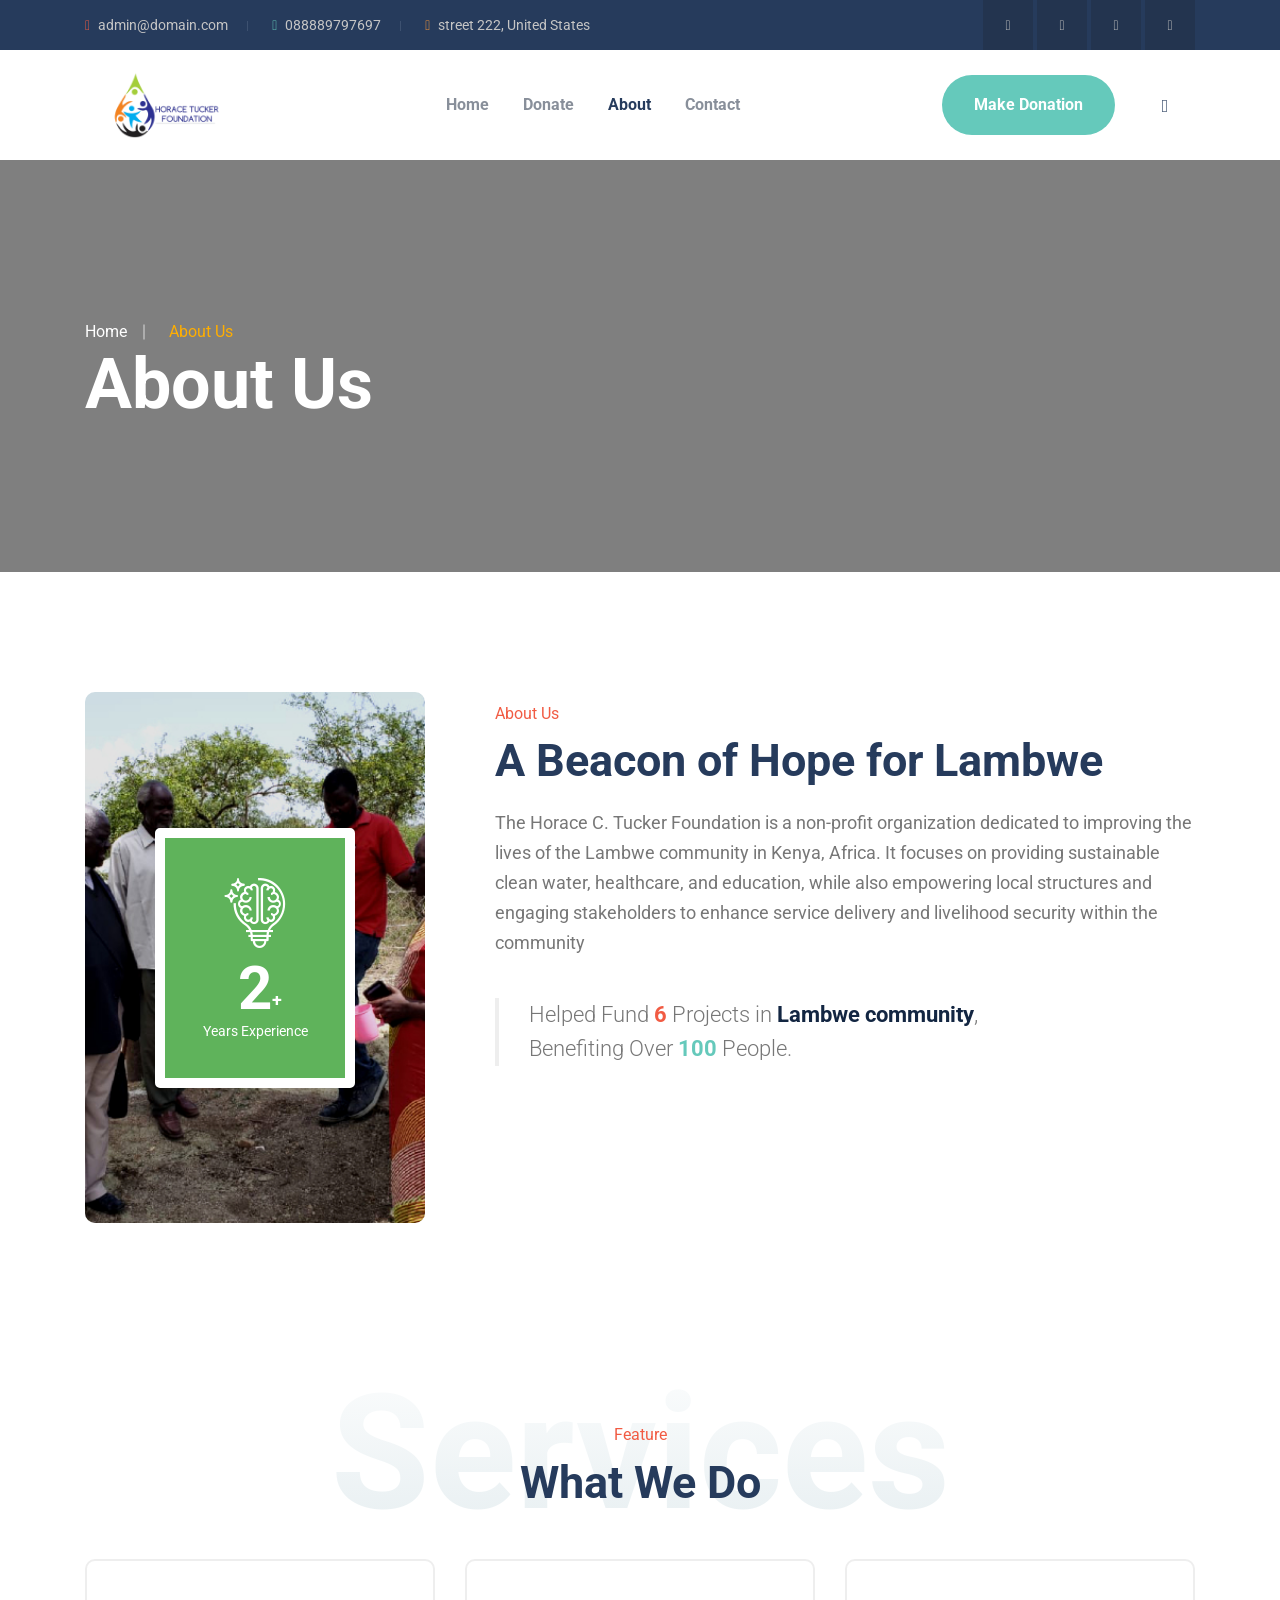
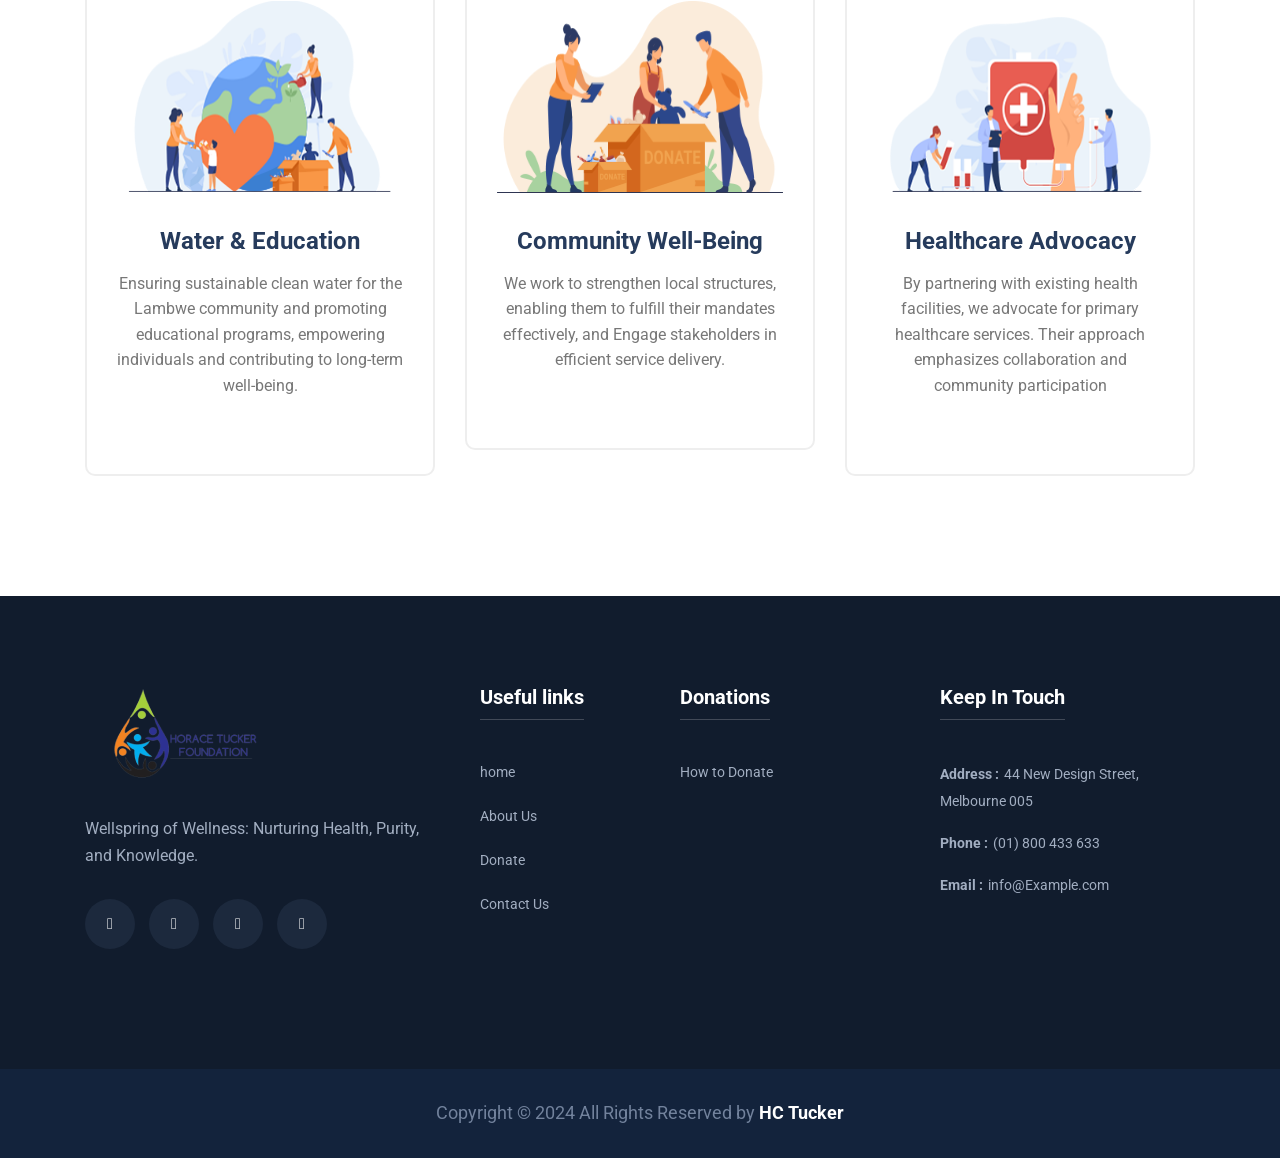
==== commit cbff7bbd: "Major updates I've tweaked all necessary portions, in accordance to what i was told. Currently there" ====
--- a/about.html
+++ b/about.html
@@ -3,8 +3,8 @@
   <head>
     <meta charset="utf-8" />
     <meta http-equiv="x-ua-compatible" content="ie=edge" />
-    <title>Fundraising & Charity HTML Template</title>
-    <meta name="description" content="" />
+    <title>About us</title>
+    <meta name="description" content="Learn more about us" />
     <meta name="viewport" content="width=device-width, initial-scale=1" />
 
     <link rel="manifest" href="site.webmanifest" />
@@ -82,7 +82,7 @@
                 <nav id="mobile-menu">
                   <ul>
                     <li class="">
-                      <a href="index-3.html">Home</a>
+                      <a href="index.html">Home</a>
                     </li>
                     <li class="">
                       <a href="./donation.html">Donate</a>
@@ -194,10 +194,7 @@
           <div class="info-widget">
             <h4 class="offset-title mb-20 d-none">About Us</h4>
             <p class="mb-30">
-              But I must explain to you how all this mistaken idea of denouncing
-              pleasure and praising pain was born and will give you a complete
-              account of the system and expound the actual teachings of the
-              great explore
+              Wellspring of Wellness: Nurturing Health, Purity, and Knowledge.
             </p>
             <a href="#" class="c-btn btn-round-02 d-none">Contact Us</a>
           </div>
@@ -248,7 +245,7 @@
       <!--breadcrumb area start-->
       <section
         class="breadcrumb_area breadcrumb_overlay"
-        data-background="assets/img/bg/hero_a.jpg"
+        data-background="assets/img/bg/about_hero.jpg"
       >
         <div class="container">
           <div class="row">
@@ -278,17 +275,17 @@
                   <div class="donate_img_inner about_img_inner p-rel">
                     <img
                       class="about_block"
-                      src="assets/img/about/aboutus1.jpg"
+                      src="assets/img/about/about_us.jpg"
                       alt="img"
                     />
                     <img
                       class="space_t30"
-                      src="assets/img/about/aboutus2.jpg"
+                      src="assets/img/about/about_us_2.jpg"
                       alt="img"
                     />
                     <div class="about_champ_card about_abs_single">
                       <i class="flaticon-creativity"></i>
-                      <h3 class="abs_numb">40 <span class="plus">+</span></h3>
+                      <h3 class="abs_numb">2 <span class="plus">+</span></h3>
                       <span>Years Experience</span>
                     </div>
                   </div>
@@ -299,26 +296,21 @@
                   <div class="section_title">
                     <span class="sub_title sub_title_2">About Us</span>
                     <h3 class="title title_2 mb-20">
-                      Charity to Change Child’s and Poor People Life
+                      A Beacon of Hope for Lambwe
                     </h3>
                   </div>
                   <p class="mb-40">
-                    Lorem ipsum dolor sit amet, consectetur adipisicing elit,
-                    sed do eiusmod tempor incididunt ut labore et dolore magna
-                    aliqua. Ut enim ad minim veniam, quis with nostrud
-                    exercitation ullamco laboris nisi ut aliquip
+                    The Horace C. Tucker Foundation is a non-profit organization dedicated to improving the lives of the Lambwe community in Kenya, Africa. It focuses on providing sustainable clean water, healthcare, and education, 
+                    while also empowering local structures and engaging stakeholders to enhance service delivery and livelihood security within the community
                   </p>
                   <div class="about_summary">
                     <p>
-                      Helped Fund <span class="theme-1">24,537</span> Projects
-                      in <span class="theme-4">24 Countries</span>, <br />
+                      Helped Fund <span class="theme-1">6</span> Projects
+                      in <span class="theme-4">Lambwe community</span>, <br />
                       Benefiting Over
-                      <span class="theme-2">8.2 Million</span> People.
+                      <span class="theme-2">100</span> People.
                     </p>
                   </div>
-                  <a href="about.html" class="g_btn trans_btn rad-50 p-45"
-                    >Learn More <span></span
-                  ></a>
                 </div>
               </div>
             </div>
@@ -327,316 +319,66 @@
       </section>
       <!--about area end-->
 
-      <!--about feature area start -->
-      <div class="about_features_area soft-grey-2 pt-205 pb-390">
-        <div class="container">
-          <div class="row">
-            <div class="col-xxl-12">
-              <div class="section_title text-center mb-60">
-                <span class="sub_title sub_title_2">Why Choose Us</span>
-                <h3 class="title title_2">The perfect help</h3>
-              </div>
-            </div>
-          </div>
-          <div class="row">
-            <div class="col-xl-3 col-lg-6 col-sm-6">
-              <div class="choose_single_card theme-2 p-rel bg-white mb-30">
-                <div class="choose_abs theme-2">
-                  <i class="flaticon-map"></i>
-                </div>
-                <span class="card_number">01</span>
-                <div class="choose_card_content">
-                  <h5 class="choose_card_title">Places to Get Lost</h5>
-                  <p>
-                    Charity is the largest global for crowdfunding community
-                    with connecting nonprofits.
-                  </p>
-                </div>
-              </div>
-            </div>
-            <div class="col-xl-3 col-lg-6 col-sm-6">
-              <div class="choose_single_card p-rel theme-3 bg-white mb-30">
-                <div class="choose_abs theme-3">
-                  <i class="flaticon-user"></i>
-                </div>
-                <span class="card_number clr-theme-3">02</span>
-                <div class="choose_card_content">
-                  <h5 class="choose_card_title">Free Refuge Shelter</h5>
-                  <p>
-                    Lorem ipsum dolor sit ametco bns ectetur adi pisicing elit
-                    sed do eiusmod tempor incid.
-                  </p>
-                </div>
-              </div>
-            </div>
-            <div class="col-xl-3 col-lg-6 col-sm-6">
-              <div class="choose_single_card p-rel theme-4 bg-white mb-30">
-                <div class="choose_abs theme-4">
-                  <i class="flaticon-flower"></i>
-                </div>
-                <span class="card_number clr-theme-4">03</span>
-                <div class="choose_card_content">
-                  <h5 class="choose_card_title">Food & Shelter</h5>
-                  <p>
-                    Ut enim ad minim veniam, quis with nostrudexerci of ullamco
-                    laboris nisi ut aliquip.
-                  </p>
-                </div>
-              </div>
-            </div>
-            <div class="col-xl-3 col-lg-6 col-sm-6">
-              <div class="choose_single_card p-rel theme-5 bg-white mb-30">
-                <div class="choose_abs theme-5">
-                  <i class="flaticon-water-drop"></i>
-                </div>
-                <span class="card_number clr-theme-5">04</span>
-                <div class="choose_card_content">
-                  <h5 class="choose_card_title">Fresh & Clean Water</h5>
-                  <p>
-                    We are called by God to and our purpose is to raise
-                    awareness of the 147 million work.
-                  </p>
-                </div>
-              </div>
-            </div>
-          </div>
-
-          <div class="row d-none">
-            <div class="col-xxl-3 col-xl-3 col-lg-4 col-md-6">
-              <div class="about_feature_wrapper mb-30">
-                <div class="about_feature_icon">
-                  <i class="flaticon-charity"></i>
-                  <span class="card_number feature_number theme-1">01</span>
-                </div>
-                <div class="about_feature_text">
-                  <h5 class="about_feature_title theme-1">
-                    Fresh & Clean Water
-                  </h5>
-                  <p>
-                    Our primary goal is developing a secure and safe world for
-                    poor peoples in the world.
-                  </p>
-                </div>
-              </div>
-            </div>
-            <div class="col-xxl-3 col-xl-3 col-lg-4 col-md-6">
-              <div class="about_feature_wrapper mb-30">
-                <div class="about_feature_icon">
-                  <i class="flaticon-healthcare"></i>
-                  <span class="card_number feature_number theme-2">02</span>
-                </div>
-                <div class="about_feature_text">
-                  <h5 class="about_feature_title theme-2">Food & Shelter</h5>
-                  <p>
-                    Lorem ipsum dolor sit amet, cons ectetur adi pisicing elit,
-                    sed do eiusmod tempor incid.
-                  </p>
-                </div>
-              </div>
-            </div>
-            <div class="col-xxl-3 col-xl-3 col-lg-4 col-md-6">
-              <div class="about_feature_wrapper mb-30">
-                <div class="about_feature_icon">
-                  <i class="flaticon-health-check"></i>
-                  <span class="card_number feature_number theme-2">03</span>
-                </div>
-                <div class="about_feature_text">
-                  <h5 class="about_feature_title theme-2">
-                    Medicine & Medical
-                  </h5>
-                  <p>
-                    Neque porro quisquam est, qui dol orem ipsum quia dolor sit
-                    amet, consectetur, adipisci velit.
-                  </p>
-                </div>
-              </div>
-            </div>
-            <div class="col-xxl-3 col-xl-3 col-lg-4 col-md-6">
-              <div class="about_feature_wrapper mb-30">
-                <div class="about_feature_icon">
-                  <i class="flaticon-graduated"></i>
-                  <span class="card_number feature_number theme-3">04</span>
-                </div>
-                <div class="about_feature_text">
-                  <h5 class="about_feature_title theme-3">Basic Education</h5>
-                  <p>
-                    Duis aute irure dolor in reprehe nderit in voluptate velit
-                    esse cillum dolore eu fugiat nulla.
-                  </p>
-                </div>
-              </div>
-            </div>
-          </div>
-        </div>
-      </div>
-      <!--about feature area end-->
-
-      <!-- about videos area start -->
-
-      <div class="about_videos_area mtm-300">
-        <div class="container">
-          <div class="row">
-            <div class="col-xxl-12">
-              <div
-                class="about_video_section text-center p-250 bg_cover"
-                data-background="assets/img/bg/video_bg.jpg"
-              >
-                <a
-                  href="https://www.youtube.com/watch?v=B4GwnBrp41s"
-                  class="play_btn p-rel popup-video ab_4"
-                  ><i class="fas fa-play"></i
-                ></a>
-              </div>
-            </div>
-          </div>
-        </div>
-      </div>
-      <!--about videos area end-->
-
-      <!--about_faq area start -->
-      <div class="about_faq_area pt-110 pb-120">
-        <div class="container">
-          <div class="row">
-            <div class="col-xxl-5 col-xl-5">
-              <div class="accordion_wrapper mr-30">
-                <div class="section_title mb-50">
-                  <span class="sub_title sub_title_2">FAQ</span>
-                  <h3 class="title title_2">Get every answers from here.</h3>
-                </div>
-                <div class="accordion" id="accordionExample">
-                  <div class="accordion-item">
-                    <h2 class="accordion-header" id="headingOne">
-                      <button
-                        class="accordion-button faq_button"
-                        type="button"
-                        data-bs-toggle="collapse"
-                        data-bs-target="#collapseOne"
-                        aria-expanded="true"
-                        aria-controls="collapseOne"
-                      >
-                        Who are we?
-                      </button>
-                    </h2>
-                    <div
-                      id="collapseOne"
-                      class="accordion-collapse collapse show"
-                      aria-labelledby="headingOne"
-                      data-bs-parent="#accordionExample"
-                    >
-                      <div class="accordion-body">
-                        We are called by God to, and our purpose. is to raise
-                        awareness of the 147 million orphaned and abandoned
-                        children in our world and then educate and equip people
-                        with the resources
-                      </div>
+    <!-- Services area start -->
+
+            <div class="services_area pt-70 pb-90">
+                <div class="container">
+                    <div class="row">
+                        <div class="col-xxl-12 text-center">
+                            <div class="section_title mb-50">
+                                <span class="sub_title sub_title_2">Feature</span>
+                                <h3 class="title">What We Do</h3>
+                                <span class="back_title">Services</span>
+                            </div>
+                        </div>
                     </div>
-                  </div>
-                  <div class="accordion-item">
-                    <h2 class="accordion-header" id="headingTwo">
-                      <button
-                        class="accordion-button faq_button collapsed"
-                        type="button"
-                        data-bs-toggle="collapse"
-                        data-bs-target="#collapseTwo"
-                        aria-expanded="false"
-                        aria-controls="collapseTwo"
-                      >
-                        Where is Lambwe community located at?
-                      </button>
-                    </h2>
-                    <div
-                      id="collapseTwo"
-                      class="accordion-collapse collapse"
-                      aria-labelledby="headingTwo"
-                      data-bs-parent="#accordionExample"
-                    >
-                      <div class="accordion-body">
-                        We are called by God to, and our purpose. is to raise
-                        awareness of the 147 million orphaned and abandoned
-                        children in our world and then educate and equip people
-                        with the resources
-                      </div>
+                    <div class="row">
+                        <div class="col-xxl-4 col-xl-4 col-lg-6 col-md-6">
+                            <div class="services_single mb-30">
+                                <div class="services_img">
+                                    <a href="#"><img src="assets/img/donation/service-1.png" alt="img"></a>
+                                </div>
+                                <div class="services_text">
+                                    <h5 class="services_title"><a>Water & education</a></h5>
+                                    <p>Ensuring sustainable clean water for the Lambwe community and promoting
+                                      educational programs, empowering individuals and contributing to long-term well-being.</p>
+                                    <!-- <button class="service_btn">Our Mision & Vision</button> -->
+                                </div>
+                            </div>
+                        </div>
+                        <div class="col-xxl-4 col-xl-4 col-lg-6 col-md-6">
+                            <div class="services_single mb-30">
+                                <div class="services_img">
+                                    <a href="#"><img src="assets/img/donation/service-2.png" alt="img"></a>
+                                </div>
+                                <div class="services_text">
+                                    <h5 class="services_title"><a href="#">Community well-being</a></h5>
+                                    <p>
+We work to strengthen local structures, enabling them to fulfill their mandates effectively, and
+Engage stakeholders in efficient service delivery.</p>
+                                    <!-- <button class="service_btn">Become Donar <span></span></button> -->
+                                </div>
+                            </div>
+                        </div>
+                        <div class="col-xxl-4 col-xl-4 col-lg-6 col-md-6">
+                            <div class="services_single mb-30">
+                                <div class="services_img">
+                                    <a href="#"><img src="assets/img/donation/service-3.png" alt="img"></a>
+                                </div>
+                                <div class="services_text">
+                                    <h5 class="services_title"><a href="#">Healthcare Advocacy</a></h5>
+                                    <p>
+By partnering with existing health facilities, we advocate for primary healthcare services.
+Their approach emphasizes collaboration and community participation</p>
+                                    <!-- <button class="service_btn">Contact With Us</button> -->
+                                </div>
+                            </div>
+                        </div>
                     </div>
-                  </div>
-                  <div class="accordion-item">
-                    <h2 class="accordion-header" id="headingThree">
-                      <button
-                        class="accordion-button faq_button collapsed"
-                        type="button"
-                        data-bs-toggle="collapse"
-                        data-bs-target="#collapseThree"
-                        aria-expanded="false"
-                        aria-controls="collapseTwo"
-                      >
-                        How can i donate?
-                      </button>
-                    </h2>
-                    <div
-                      id="collapseThree"
-                      class="accordion-collapse collapse"
-                      aria-labelledby="headingThree"
-                      data-bs-parent="#accordionExample"
-                    >
-                      <div class="accordion-body">
-                        We are called by God to, and our purpose. is to raise
-                        awareness of the 147 million orphaned and abandoned
-                        children in our world and then educate and equip people
-                        with the resources
-                      </div>
-                    </div>
-                  </div>
-                </div>
-              </div>
-            </div>
-            <div class="col-xxl-7 col-xl-7">
-              <div class="contact_section has_border mt-60">
-                <form action="#">
-                  <div class="row">
-                    <div class="col-xxl-6 col-sm-6">
-                      <input type="text" placeholder="Enter full name" />
-                    </div>
-                    <div class="col-xxl-6 col-sm-6">
-                      <input type="email" placeholder="Enter email address" />
-                    </div>
-
-                    <div class="col-xxl-6 col-sm-6">
-                      <input type="tel" placeholder="Phone number" />
-                    </div>
-                    <div class="col-xxl-6 col-sm-6">
-                      <select
-                        name="contact_select"
-                        id="contact_select"
-                        class="contact_select"
-                      >
-                        <option value="Select Subject">Select Subject</option>
-                        <option value="Bangla">Bangla</option>
-                        <option value="English">English</option>
-                        <option value="Mathmatics">Mathmatics</option>
-                        <option value="Textile">Textile</option>
-                      </select>
-                    </div>
-                    <div class="col-xxl-12">
-                      <textarea
-                        name="message"
-                        id="message"
-                        cols="30"
-                        rows="10"
-                        placeholder="Enter Message"
-                      ></textarea>
-                    </div>
-                    <div class="col-xxl-12">
-                      <button type="submit" class="contact_btn">
-                        Get A Quote
-                      </button>
-                    </div>
-                  </div>
-                </form>
-              </div>
-            </div>
-          </div>
-        </div>
-      </div>
-      <!-- about_faq_area end -->
+                </div>
+            </div>
+            <!-- Services area end -->
+
     </main>
 
     <!-- Main Area End-->
@@ -656,20 +398,82 @@
 
     <!-- Footer Area Start -->
     <footer>
-      <!-- Donation page contains the whole footer code -->
-      <div class="footer_copyright_area">
-        <div class="container">
-          <div class="row">
-            <div class="col-xxl-12 text-center">
-              <p>
-                Copyright © 2024 All Rights Reserved by
-                <strong><a href="#">Horace Tucker</a></strong>
-              </p>
-            </div>
-          </div>
-        </div>
-      </div>
-    </footer>
+            <div class="footer_top_area footer_top_2">
+                <div class="footer_top_wrapper">
+                    <div class="container">
+                        <div class="row">
+                            <div class="col-xxl-4 col-xl-4 col-lg-4 col-md-7 col-sm-7">
+                                <div class="footer_widget footer_about mb-50">
+                                   <div class="footer_logo mb-35">
+                                       <a href="index.html" class="animation"><img src="assets/img/logo/logo_hr_or.png" alt="img"></a>
+                                   </div>
+                                    <p class="mb-30">Wellspring of Wellness: Nurturing Health, Purity, and Knowledge.</p>
+                                        <div class="footer_social_2">
+                                            <a href="#" class="facebook"><i class="fab fa-facebook-f"></i></a>
+                                            <a href="#" class="twitter"><i class="fab fa-twitter"></i></a>
+                                            <a href="#" class="behance"><i class="fab fa-behance"></i></a>
+                                            <a href="#" class="youtube"><i class="fab fa-youtube"></i></a>
+                                         </div>
+                                </div>
+                            </div>
+                            <div class="col-xxl-2 col-xl-2 col-lg-2 col-md-5 col-sm-5">
+                                <div class="footer_widget mb-50 pl_15">
+                                    <div class="footer_widget_title mb-25">
+                                        <h4 class="footer_title footer_title_2">Useful links</h4>
+                                    </div>
+                                    <div class="footer_links footer_links_2">
+                                        <ul>
+                                          <li><a href="index.html">home</a></li>
+                                            <li><a href="about.html">About Us</a></li>
+                                            <li><a href="donation.html">Donate</a></li>
+                                            <li><a href="contact.html">Contact Us</a></li>
+                                        </ul>
+                                    </div>
+                                </div>
+                            </div>
+                            <div class="col-xxl-3 col-xl-3 col-lg-3 col-md-7 col-sm-7"> 
+                                <div class="footer_widget mb-50 pl_25">
+                                    <div class="footer_widget_title mb-25">
+                                        <h4 class="footer_title footer_title_2">Donations</h4>
+                                    </div>
+                                    <div class="footer_links footer_links_2">
+                                        <ul>
+                                            <li><a href="donation.html">How to Donate</a></li>
+                                            <!-- <li><a href="donation.html">Donation List</a></li> -->
+                                            <!-- <li><a href="cause.html">Recent Causes</a></li> -->
+                                            <!-- <li><a href="faq.html">FAQ</a></li> -->
+                                        </ul>
+                                    </div>
+                                </div>
+                            </div>
+                            <div class="col-xxl-3 col-xl-3 col-lg-3 col-md-5 col-sm-5">
+                                <div class="footer_widget footer_news mb-50">
+                                    <div class="footer_widget_title mb-25">
+                                        <h4 class="footer_title footer_title_2">Keep In Touch</h4>
+                                    </div>
+                                    <div class="footer_info_content">
+                                        <p><span><strong>Address :</strong>44 New Design Street, <br> Melbourne 005</span></p>
+                                        <p><a href="tel:800433633"><span><strong>Phone :</strong>(01) 800 433 633</span></a></p>
+                                        <p><a href="mailto:info@Example.com"><span><strong>Email :</strong>info@Example.com</span></a></p>
+                                    </div>
+                                </div>
+                            </div>
+                        </div>
+
+                    </div>
+                </div>
+            </div>
+            <div class="footer_copyright_area">
+                <div class="container">
+                    <div class="row">
+                        <div class="col-xxl-12 text-center">
+                            <p>Copyright © 2024 All Rights Reserved by <strong><a href="#">HC Tucker</a></strong></p>
+                        </div>
+                    </div>
+                </div>
+            </div>
+        </footer>
+
     <!-- Footer Area End -->
 
     <script src="assets/js/jquery.min.js"></script>
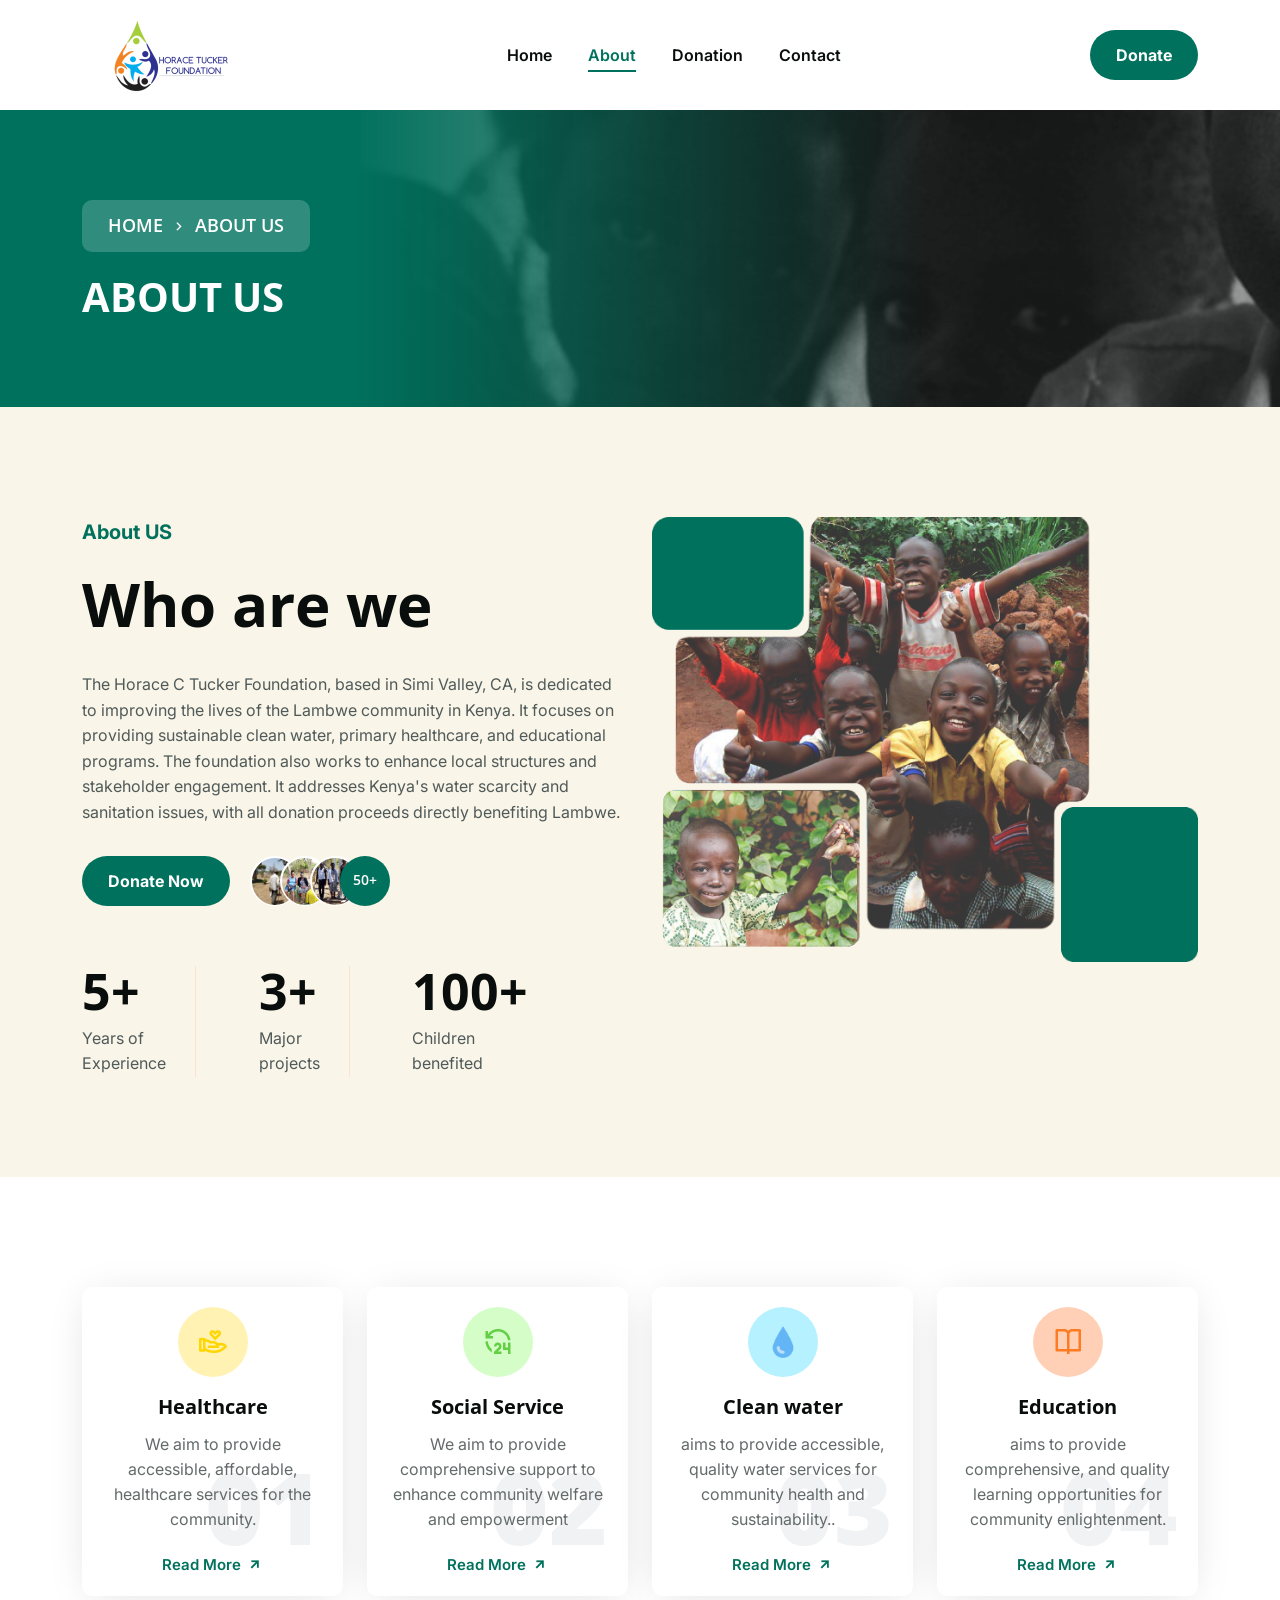
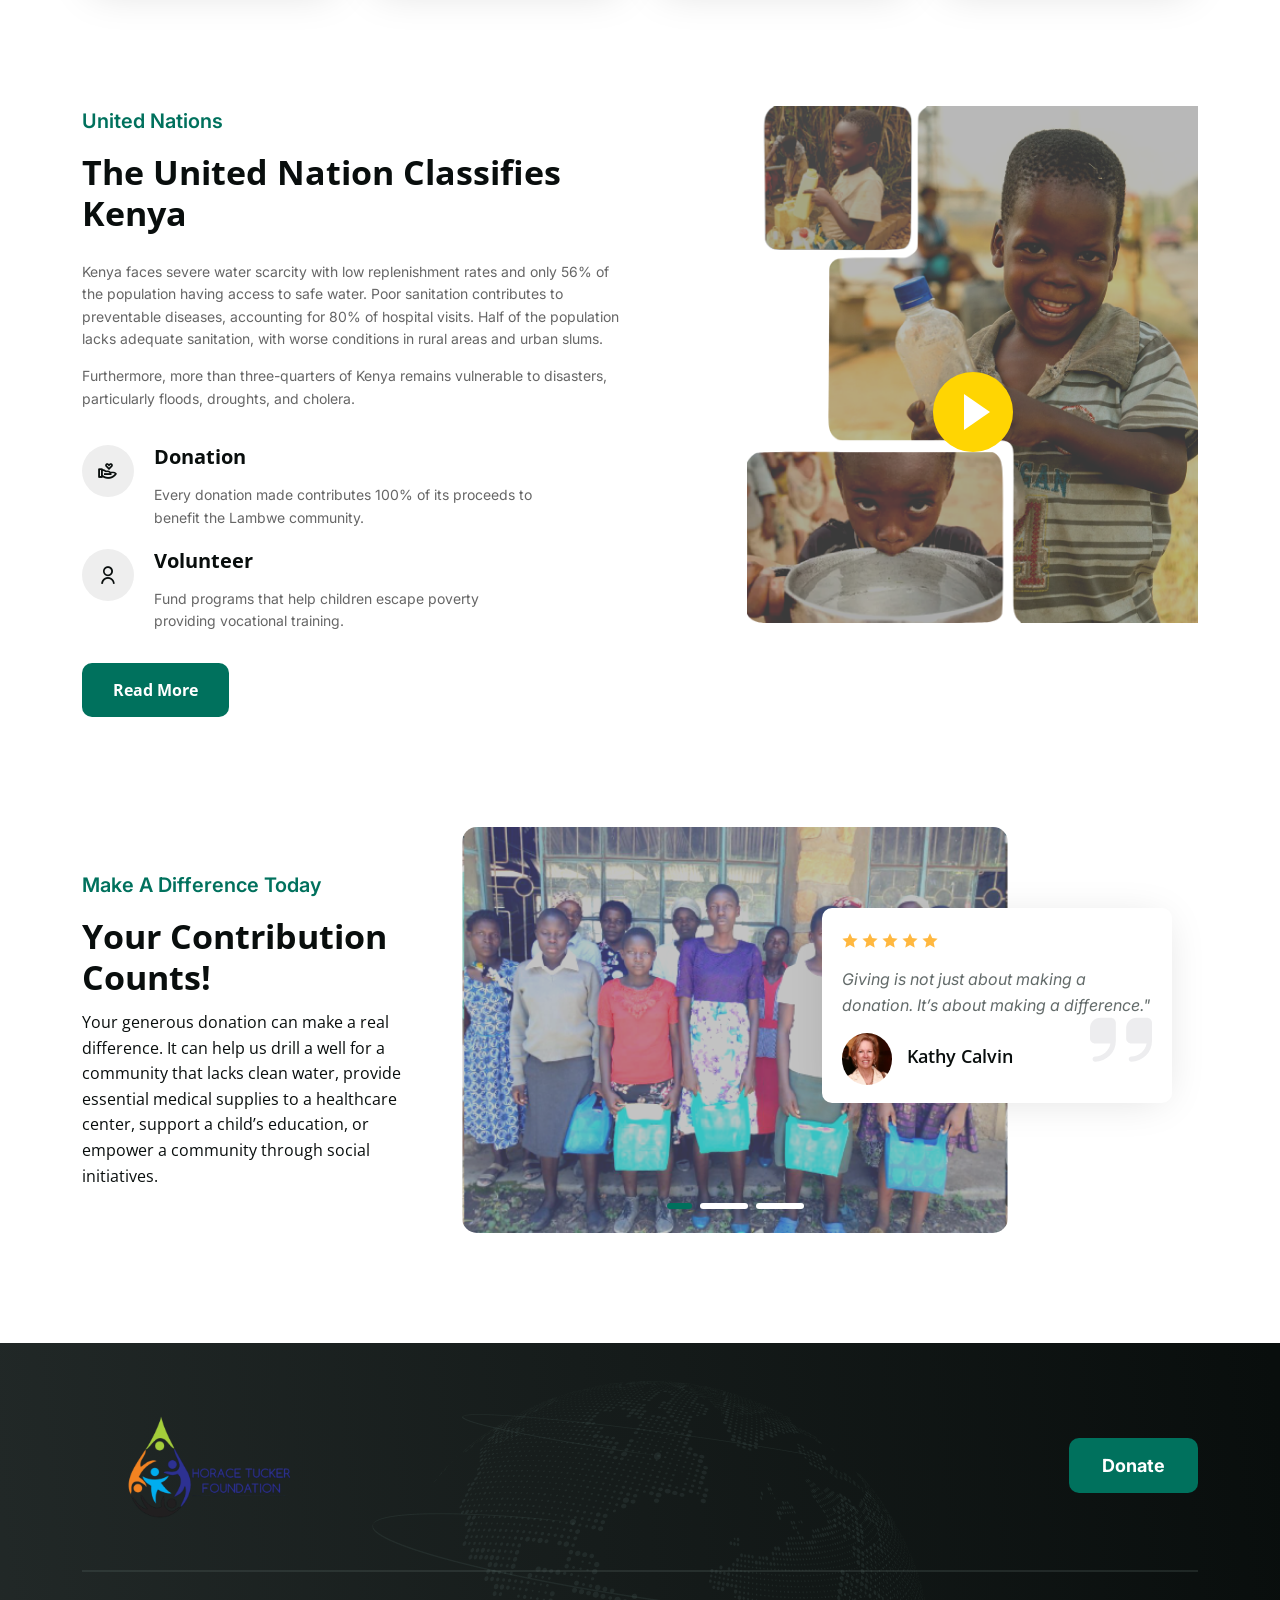
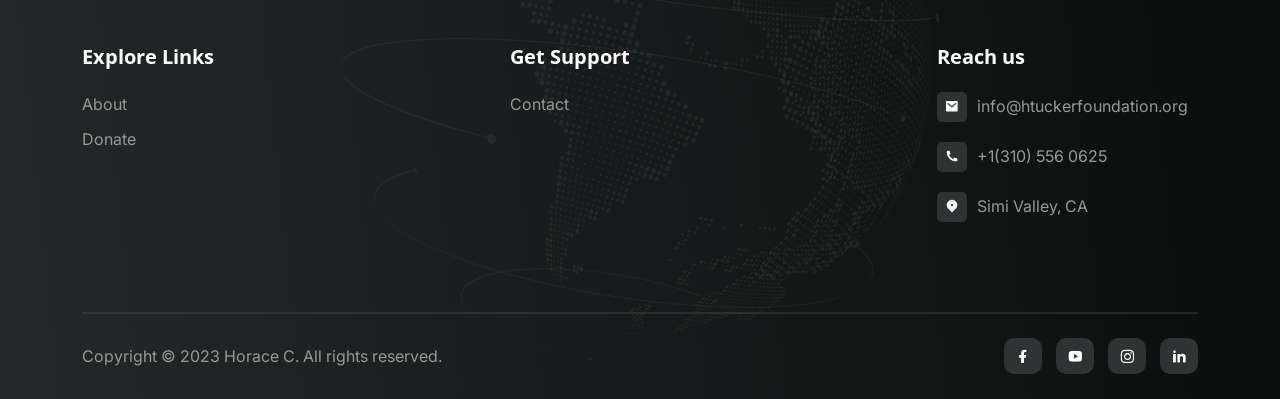
==== commit a395b040: "Revamped site New site style" ====
--- a/about.html
+++ b/about.html
@@ -1,113 +1,146 @@
 <!DOCTYPE html>
-<html class="no-js" lang="en">
+<html lang="en" dir="lrt">
   <head>
-    <meta charset="utf-8" />
-    <meta http-equiv="x-ua-compatible" content="ie=edge" />
-    <title>About us</title>
-    <meta name="description" content="Learn more about us" />
+    <meta charset="UTF-8" />
+    <meta http-equiv="X-UA-Compatible" content="IE=edge" />
+    <meta http-equiv="X-UA-Compatible" content="ie=edge" />
     <meta name="viewport" content="width=device-width, initial-scale=1" />
-
-    <link rel="manifest" href="site.webmanifest" />
+    <meta
+      name="description"
+      content="About page, about us, Horace C Tucker Foundation about page"
+    />
+    <meta
+      name="keywords"
+      content="about us, about page, about, Horace C Tucker Foundation "
+    />
+    <meta name="author" content="Horace C Tucker" />
+    <meta property="og:type" content="website" />
+    <meta property="og:title" content="About" />
+    <meta property="og:site_name" content="Horace C Tucker Foundation" />
+    <!-- <meta property="og:url" content="" /> -->
+    <!-- <meta property="og:image" content="" /> -->
+    <meta
+      property="og:description"
+      content="About page, about us, Horace C Tucker Foundation about page"
+    />
+    <meta name="twitter:title" content="Horace C Tucker Foundation" />
+    <meta
+      name="twitter:description"
+      content="Horace C Tucker Foundation about page"
+    />
+    <!-- <meta name="twitter:image" content="" /> -->
+    <meta name="twitter:card" content="summary" />
+    <title>Home</title>
     <link
-      rel="shortcut icon"
+      rel="icon"
       type="image/x-icon"
-      href="./assets/img/favicon.png"
+      sizes="20x20"
+      href="assets/images/icon/favicon.png"
     />
-    <!-- Place favicon.ico in the root directory -->
-
-    <!-- CSS here -->
-    <link rel="stylesheet" href="assets/css/bootstrap.min.css" />
-    <link rel="stylesheet" href="assets/css/owl.default.min.css" />
-    <link rel="stylesheet" href="assets/css/owl.carousel.min.css" />
-    <link rel="stylesheet" href="assets/css/animate.min.css" />
-    <link rel="stylesheet" href="assets/css/magnific-popup.css" />
-    <link rel="stylesheet" href="assets/css/fontawesome-all.min.css" />
-    <link rel="stylesheet" href="assets/css/nice-select.css" />
-    <link rel="stylesheet" href="assets/css/flaticon.css" />
-    <link rel="stylesheet" href="assets/css/meanmenu.css" />
-    <link rel="stylesheet" href="assets/css/slick.css" />
-    <link rel="stylesheet" href="assets/css/icofont.min.css" />
-    <link rel="stylesheet" href="assets/css/swiper-bundle.css" />
-    <link rel="stylesheet" href="assets/css/main.css" />
+
+    <!-- Bootstrap -->
+    <link
+      rel="stylesheet"
+      type="text/css"
+      href="assets/css/bootstrap-5.3.0.min.css"
+    />
+    <!-- fonts & icon -->
+    <link rel="stylesheet" type="text/css" href="assets/css/remixicon.css" />
+    <!-- Plugin -->
+    <link rel="stylesheet" type="text/css" href="assets/css/plugin.css" />
+    <!-- Main CSS -->
+    <link rel="stylesheet" type="text/css" href="assets/css/main-style.css" />
+    <!-- RTL CSS::When Need RTL Uncomments File -->
+    <!-- <link rel="stylesheet" type="text/css" href="assets/css/rtl.css"> -->
   </head>
   <body>
-    <!-- Header One Start-->
-    <header class="header-area">
-      <div class="header_top_area d-none d-lg-block">
-        <div class="container">
-          <div class="row align-items-center">
-            <div class="col-xxl-9 col-xl-9 col-lg-8">
-              <div class="top_mailing">
-                <a href="#" class="theme-1"
-                  ><i class="fal fa-envelope"></i>admin@domain.com</a
+    <div class="loading-page" id="preloader-active">
+      <div class="counter">
+        <p class="text text-capitalize">loading</p>
+        <span class="number">0%</span>
+        <span class="line"></span>
+      </div>
+    </div>
+    <header>
+      <div class="header-area">
+        <div class="main-header header-sticky">
+          <div class="container">
+            <div class="row">
+              <div class="col-lg-12">
+                <div
+                  class="menu-wrapper d-flex align-items-center justify-content-between"
                 >
-                <a href="#" class="theme-2"
-                  ><i class="fal fa-phone"></i>088889797697</a
-                >
-                <a href="#" class="theme-3"
-                  ><i class="fal fa-map-marker-alt"></i>street 222, United
-                  States</a
-                >
-              </div>
-            </div>
-            <div class="col-xxl-3 col-xl-3 col-lg-4 text-start text-md-end">
-              <div class="top_social">
-                <a href="#" class="facebook"
-                  ><i class="fab fa-facebook-f"></i
-                ></a>
-                <a href="#" class="google"
-                  ><i class="fab fa-google-plus-g"></i
-                ></a>
-                <a href="#" class="twitter"><i class="fab fa-twitter"></i></a>
-                <a href="#" class="pinterest"
-                  ><i class="fab fa-pinterest-p"></i
-                ></a>
-              </div>
-            </div>
-          </div>
-        </div>
-      </div>
-      <div id="sticky-header" class="header_menu_area header_menu_area_2">
-        <div class="container">
-          <div class="row align-items-center">
-            <div class="col-xxl-2 col-xl-2 col-lg-2 col-md-6 col-6">
-              <div class="logo">
-                <a href="index.html"
-                  ><img src="assets/img/logo/logo.png" alt=""
-                /></a>
-              </div>
-            </div>
-            <div class="col-xxl-7 col-xl-7 col-lg-9 d-none d-lg-block">
-              <div class="main-menu menu_2 text-center">
-                <nav id="mobile-menu">
-                  <ul>
-                    <li class="">
-                      <a href="index.html">Home</a>
-                    </li>
-                    <li class="">
-                      <a href="./donation.html">Donate</a>
-                    </li>
-                    <li class="active"><a href="about.html">About</a></li>
-                    <li><a href="contact.html">Contact</a></li>
-                  </ul>
-                </nav>
-              </div>
-            </div>
-            <div class="col-xxl-3 col-xl-3 col-lg-1 col-md-6 col-6">
-              <div
-                class="header-right d-flex align-items-center justify-content-end"
-              >
-                <div class="header-sing d-inline-block d-none d-xl-block">
-                  <a class="g_btn hbtn_1 to_right1 rad-30" href="donation.html"
-                    >Make Donation<span></span
-                  ></a>
-                </div>
-                <div
-                  class="hamburger-menu menu-bar info-bar d-inline-block ml-20"
-                >
-                  <button class="hamburger-btn open-mobile-menu">
-                    <i class="fal fa-bars"></i>
-                  </button>
+                  <div
+                    class="header-left d-flex align-items-center justify-content-between"
+                  >
+                    <!-- Logo-->
+                    <div class="logo logo-large light-logo">
+                      <a href="index.html"
+                        ><img
+                          src="assets/images/logo/logo.png"
+                          height="75px"
+                          alt="logo"
+                      /></a>
+                    </div>
+                    <!-- Logo Mobile-->
+                    <div class="logo logo-mobile light-logo">
+                      <a href="index.html"
+                        ><img
+                          src="assets/images/logo/logo.png"
+                          alt="img"
+                      /></a>
+                    </div>
+                  </div>
+
+                  <div class="search-container">
+                    <input
+                      type="text"
+                      id="searchField"
+                      class="search-field"
+                      placeholder="Search..."
+                    />
+                    <button id="closeSearch" class="close-search-btn">
+                      <i class="ri-close-line"></i>
+                    </button>
+                  </div>
+
+                  <!-- Main-menu for desktop -->
+                  <div class="main-menu d-none d-lg-block">
+                    <nav>
+                      <ul class="listing" id="navigation">
+                        <li class="single-list">
+                          <a href="index.html" class="single">Home </a>
+                        </li>
+                        <li class="single-list">
+                          <a href="about.html" class="single active">About</a>
+                        </li>
+                        <li class="single-list">
+                          <a href="donate-payment.html" class="single"
+                            >Donation</a
+                          >
+                        </li>
+                        <li class="single-list">
+                          <a href="contact-us.html" class="single">Contact</a>
+                        </li>
+                      </ul>
+                    </nav>
+                  </div>
+
+                  <div class="header-right">
+                    <div class="cart">
+                      <!-- search button -->
+                      <!-- <a href="javascript:void(0)" class="rounded-btn search-bar"><i class="ri-search-line"></i></a> -->
+                      <a
+                        href="javascript:void(0)"
+                        class="btn-primary-fill pill-btn"
+                        >Donate</a
+                      >
+                    </div>
+                  </div>
+                </div>
+                <!-- Mobile Menu -->
+                <div class="div">
+                  <div class="mobile_menu d-block d-lg-none"></div>
                 </div>
               </div>
             </div>
@@ -115,278 +148,572 @@
         </div>
       </div>
     </header>
-    <!-- Header One End-->
-
-    <!-- slide-bar start -->
-
-    <!-- Sidebar for Mobile -->
-    <div class="fix d-lg-none">
-      <div class="side-info">
-        <div class="offset-widget offset-logo mb-30 pb-20">
-          <div class="row align-items-center">
-            <div class="col-8">
-              <a href="index.html" class="mobile_logo"
-                ><img src="assets/img/logo/logo.png" alt="Logo"
-              /></a>
-            </div>
-            <div class="col-4 text-end">
-              <button class="side-info-close">
-                <i class="fal fa-times"></i>
-              </button>
-            </div>
+    <main>
+      <!-- Breadcrumb Area S t a r t -->
+      <section class="breadcrumb-section breadcrumb-bg">
+        <div class="container">
+          <div class="breadcrumb-text">
+            <nav
+              aria-label="breadcrumb"
+              class="breadcrumb-nav wow fadeInUp"
+              data-wow-delay="0.0s"
+            >
+              <ul class="breadcrumb listing">
+                <li class="breadcrumb-item single-list">
+                  <a href="index.html" class="single">Home</a>
+                </li>
+                <li class="breadcrumb-item single-list" aria-current="page">
+                  <a href="javascript:void(0)" class="single">About Us</a>
+                </li>
+              </ul>
+            </nav>
+            <h1 class="title wow fadeInUp" data-wow-delay="0.1s">About Us</h1>
           </div>
         </div>
-
-        <div class="mobile-menu"></div>
-
-        <div class="contact-infos mt-30 mb-30">
-          <div class="contact-list mobile_contact mb-30">
-            <h4>Contact Info</h4>
-            <a href="#" class="theme-1"
-              ><i class="fal fa-map-marker-alt"></i
-              ><span>12/A, Mirnada City Tower, NYC</span></a
-            >
-            <a href="tel:088889797697" class="theme-2"
-              ><i class="fal fa-phone"></i><span>088889797697</span></a
-            >
-            <a href="mailto:admin@domain.com" class="theme-3"
-              ><i class="far fa-envelope"></i><span>admin@domain.com</span></a
-            >
-          </div>
-
-          <div class="top_social offset_social mt-20 mb-30">
-            <a href="#" target="_blank" class="facebook"
-              ><i class="fab fa-facebook-f"></i
-            ></a>
-            <a href="#" target="_blank" class="twitter"
-              ><i class="fab fa-twitter"></i
-            ></a>
-            <a href="#" target="_blank" class="linkedin"
-              ><i class="fab fa-linkedin"></i
-            ></a>
-            <a href="#" target="_blank" class="youtube"
-              ><i class="fab fa-youtube"></i
-            ></a>
+      </section>
+      <!-- End-of Breadcrumb Area -->
+      <section class="hero-area-three">
+        <div class="single-slider hero-padding-three">
+          <div class="container">
+            <div class="row justify-content-between">
+              <div class="col-xxl-6 col-xl-6 col-lg-6 my-auto">
+                <div class="hero-caption mb-20">
+                  <p class="key-title font-700 mb-20">About US</p>
+                  <h1
+                    class="title font-700"
+                    data-animation="fadeInUp"
+                    data-delay=".0s"
+                  >
+                    Who are we
+                  </h1>
+
+                  <p
+                    class="pera mx-width-780"
+                    data-animation="fadeInUp"
+                    data-delay=".2s"
+                  >
+                    The Horace C Tucker Foundation, based in Simi Valley, CA, is
+                    dedicated to improving the lives of the Lambwe community in
+                    Kenya. It focuses on providing sustainable clean water,
+                    primary healthcare, and educational programs. The foundation
+                    also works to enhance local structures and stakeholder
+                    engagement. It addresses Kenya's water scarcity and
+                    sanitation issues, with all donation proceeds directly
+                    benefiting Lambwe.
+                  </p>
+
+                  <div class="d-flex gap-20 flex-wrap align-items-center">
+                    <a
+                      href="donate-payment.html"
+                      class="btn-primary-fill pill-btn"
+                      data-animation="fadeInLeft"
+                      data-delay=".4s"
+                      >Donate Now</a
+                    >
+                    <div class="d-flex">
+                      <div class="multi-image-one">
+                        <img
+                          src="assets/images/gallery/testimonial-4.png"
+                          alt="image"
+                        />
+                      </div>
+                      <div class="multi-image-two">
+                        <img
+                          src="assets/images/gallery/testimonial-5.png"
+                          alt="image"
+                        />
+                      </div>
+                      <div class="multi-image-three">
+                        <img
+                          src="assets/images/gallery/testimonial-6.png"
+                          alt="image"
+                        />
+                      </div>
+                      <div class="multi-image-four">
+                        <div class="rounded-badge">
+                          <h4 class="count">50+</h4>
+                        </div>
+                      </div>
+                    </div>
+                  </div>
+                  <div class="hero-count-section flex justify-content-between">
+                    <div class="hero-count">
+                      <h4 class="title">5+</h4>
+                      <p class="pera mb-0">
+                        Years of <br />
+                        Experience
+                      </p>
+
+                      <div class="hero-divider"></div>
+                    </div>
+                    <div class="hero-count">
+                      <h4 class="title">3+</h4>
+                      <p class="pera mb-0">
+                        Major <br />
+                        projects
+                      </p>
+                    </div>
+                    <div class="hero-count">
+                      <h4 class="title">100+</h4>
+                      <p class="pera mb-0">
+                        Children <br />
+                        benefited
+                      </p>
+                    </div>
+                  </div>
+                </div>
+              </div>
+              <div class="col-xxl-6 col-xl-6 col-lg-6">
+                <div class="d-flex gap-44 justify-content-end">
+                  <div
+                    id="play-video"
+                    class="hero-image position-relative d-none d-lg-block"
+                  >
+                    <img
+                      src="assets/images/hero/hero-6.png"
+                      alt="img"
+                      class="w-100 tilt-effect"
+                      data-animation="fadeInRight"
+                      data-delay="0.2s"
+                    />
+                  </div>
+                </div>
+              </div>
+            </div>
+          </div>
+        </div>
+      </section>
+      <!-- helpful area S t a r t-->
+      <section class="helpful-area-three section-padding">
+        <div class="container">
+          <div class="row g-24">
+            <div class="col-xl-3 col-md-6 col-lg-6">
+              <div class="helpful-card wow fadeInUp" data-wow-delay="0.0s">
+                <div class="helpful-card-icon">
+                  <i class="ri-hand-heart-line"></i>
+                </div>
+                <div class="helpful-card-caption">
+                  <h4 class="caption-title">Healthcare</h4>
+                  <p class="caption-para">
+                    We aim to provide accessible, affordable, healthcare
+                    services for the community.
+                  </p>
+                  <a href="javascript:void(0)" class="imp-link"
+                    >Read More <i class="ri-arrow-right-up-line"></i
+                  ></a>
+                </div>
+                <div class="number-watermark">
+                  <h4 class="number">01</h4>
+                </div>
+              </div>
+            </div>
+            <div class="col-xl-3 col-md-6 col-lg-6">
+              <div class="helpful-card wow fadeInUp" data-wow-delay="0.1s">
+                <div class="helpful-card-icon">
+                  <i class="ri-24-hours-line"></i>
+                </div>
+                <div class="helpful-card-caption">
+                  <h4 class="caption-title">Social Service</h4>
+                  <p class="caption-para">
+                    We aim to provide comprehensive support to enhance community
+                    welfare and empowerment
+                  </p>
+                  <a href="javascript:void(0)" class="imp-link"
+                    >Read More <i class="ri-arrow-right-up-line"></i
+                  ></a>
+                </div>
+                <div class="number-watermark">
+                  <h4 class="number">02</h4>
+                </div>
+              </div>
+            </div>
+            <div class="col-xl-3 col-md-6 col-lg-6">
+              <div class="helpful-card wow fadeInUp" data-wow-delay="0.2s">
+                <div class="helpful-card-icon">
+                  <img
+                    src="./assets/images/icon/water.png"
+                    alt=""
+                    width="38px"
+                    height="38"
+                  />
+                  <!-- <i class="ri-24-hours-line"></i> -->
+                </div>
+                <div class="helpful-card-caption">
+                  <h4 class="caption-title">Clean water</h4>
+                  <p class="caption-para">
+                    aims to provide accessible, quality water services for
+                    community health and sustainability..
+                  </p>
+                  <a href="javascript:void(0)" class="imp-link"
+                    >Read More <i class="ri-arrow-right-up-line"></i
+                  ></a>
+                </div>
+                <div class="number-watermark">
+                  <h4 class="number">03</h4>
+                </div>
+              </div>
+            </div>
+            <div class="col-xl-3 col-md-6 col-lg-6">
+              <div class="helpful-card wow fadeInUp" data-wow-delay="0.3s">
+                <div class="helpful-card-icon">
+                  <i class="ri-book-open-line"></i>
+                </div>
+                <div class="helpful-card-caption">
+                  <h4 class="caption-title">Education</h4>
+                  <p class="caption-para">
+                    aims to provide comprehensive, and quality learning
+                    opportunities for community enlightenment.
+                  </p>
+                  <a href="javascript:void(0)" class="imp-link"
+                    >Read More <i class="ri-arrow-right-up-line"></i
+                  ></a>
+                </div>
+                <div class="number-watermark">
+                  <h4 class="number">04</h4>
+                </div>
+              </div>
+            </div>
+          </div>
+        </div>
+      </section>
+      <!-- End-of helpful-->
+
+      <!-- About us Area S t a r t -->
+      <section class="about-area">
+        <div class="container">
+          <div class="row justify-content-between">
+            <div class="col-lg-6 my-auto">
+              <!-- Section Tittle -->
+              <div class="section-tittle mb-35">
+                <span class="sub-tittle text-capitalize font-600"
+                  >United nations</span
+                >
+                <h2 class="title font-700 pb-15">
+                  The United Nation Classifies Kenya
+                </h2>
+                <p class="pera-subtitle mb-15">
+                  Kenya faces severe water scarcity with low replenishment rates
+                  and only 56% of the population having access to safe water.
+                  Poor sanitation contributes to preventable diseases,
+                  accounting for 80% of hospital visits. Half of the population
+                  lacks adequate sanitation, with worse conditions in rural
+                  areas and urban slums.
+                </p>
+                <p class="pera-subtitle">
+                  Furthermore, more than three-quarters of Kenya remains
+                  vulnerable to disasters, particularly floods, droughts, and
+                  cholera.
+                </p>
+              </div>
+              <div class="about-info">
+                <div class="row">
+                  <div class="col-lg-10 mb-20">
+                    <div class="d-flex gap-20">
+                      <div class="info-icon">
+                        <i class="ri-hand-heart-line"></i>
+                      </div>
+                      <div class="info-content">
+                        <h4 class="title">Donation</h4>
+                        <p class="pera">
+                          Every donation made contributes 100% of its proceeds
+                          to benefit the Lambwe community.
+                        </p>
+                      </div>
+                    </div>
+                  </div>
+                  <div class="col-lg-10 mb-20">
+                    <div class="d-flex gap-20">
+                      <div class="info-icon">
+                        <i class="ri-user-line"></i>
+                      </div>
+
+                      <div class="info-content">
+                        <h4 class="title">Volunteer</h4>
+                        <p class="pera">
+                          Fund programs that help children escape poverty
+                          providing vocational training.
+                        </p>
+                      </div>
+                    </div>
+                  </div>
+                  <div class="col-lg-10 mt-10">
+                    <a href="about.html" class="btn btn-primary-fill"
+                      >Read More</a
+                    >
+                  </div>
+                </div>
+              </div>
+            </div>
+            <div class="col-lg-5">
+              <div class="position-relative h-100">
+                <div class="play-button">
+                  <a
+                    id="play-video-two"
+                    class="video-play-button-two d-none d-lg-block d-none d-lg-block"
+                    href="javascript:void(0)"
+                  >
+                    <span></span>
+                  </a>
+
+                  <div id="video-overlay" class="video-overlay">
+                    <a class="video-overlay-close">&times;</a>
+                  </div>
+                </div>
+                <div>
+                  <img
+                    class="w-100 d-none d-lg-block"
+                    src="assets/images/gallery/about-3.png"
+                    alt="image"
+                  />
+                </div>
+              </div>
+            </div>
+          </div>
+        </div>
+      </section>
+      <!-- End-of About us Area -->
+      <!-- Testimonial begin -->
+      <section class="testimonial-section-three section-padding">
+        <div class="container">
+          <div class="row gy-24 align-items-center">
+            <div class="col-xl-4">
+              <!-- Section Tittle -->
+              <div class="section-tittle">
+                <span class="sub-tittle text-capitalize font-600"
+                  >Make a Difference Today</span
+                >
+                <h2 class="title font-700">
+                   Your Contribution Counts!
+                </h2>
+                <p class="pera">
+                  Your generous donation can make a real difference. It can help us drill a well for a community that lacks clean water, provide essential medical supplies to a healthcare center, support a child’s education, or empower a community through social initiatives.
+                </p>
+              </div>
+            </div>
+            <div class="col-xl-6 col-lg-9">
+              <div class="position-relative">
+                <div class="testimonial-slider-three-active flex">
+                  <div class="quote-with-img">
+                    <div class="testimonial-images">
+                      <img
+                        class="w-100"
+                        src="assets/images/gallery/test-gall1.png"
+                        alt="image"
+                      />
+                    </div>
+                  </div>
+                  <div class="testimonial-images">
+                    <img
+                      class="w-100"
+                      src="assets/images/gallery/test-gall.png"
+                      alt="image"
+                    />
+                  </div>
+                  <div class="testimonial-images">
+                    <img
+                      class="w-100"
+                      src="assets/images/gallery/test-gall3.png"
+                      alt="image"
+                    />
+                  </div>
+                </div>
+                <div class="position-card d-none d-lg-block">
+                  <div class="single-testimonial-three">
+                    <div class="rating">
+                      <i class="ri-star-fill"></i>
+                      <i class="ri-star-fill"></i>
+                      <i class="ri-star-fill"></i>
+                      <i class="ri-star-fill"></i>
+                      <i class="ri-star-fill"></i>
+                    </div>
+                    <div class="position-relative">
+                      <p class="pera">
+                        <i
+                          >Giving is not just about making a donation. It’s about making a difference."</i
+                        >
+                      </p>
+                    </div>
+                    <div class="client-info">
+                      <div class="client-image">
+                        <img
+                          src="assets/images/gallery/Kathy Calvin.png"
+                          alt="image"
+                        />
+                      </div>
+                      <div class="client-details">
+                        <h3 class="name">Kathy Calvin</h3>
+                        <p class="location"></p>
+                      </div>
+                    </div>
+                    <div class="position-absolute quote">
+                      <svg
+                        xmlns="http://www.w3.org/2000/svg"
+                        width="62"
+                        height="45"
+                        viewBox="0 0 62 45"
+                        fill="none"
+                      >
+                        <path
+                          d="M20.6667 0.75H10.3333C7.59277 0.75 4.96445 1.83869 3.02657 3.77657C1.08869 5.71445 0 8.34277 0 11.0833L0 21.4167C0 22.787 0.544345 24.1011 1.51328 25.0701C2.48222 26.039 3.79639 26.5834 5.16667 26.5834H20.4342C19.8212 30.1911 17.9528 33.4661 15.1591 35.8297C12.3654 38.1932 8.8261 39.4933 5.16667 39.5001C4.48153 39.5001 3.82445 39.7722 3.33998 40.2567C2.85551 40.7412 2.58334 41.3983 2.58334 42.0834C2.58334 42.7685 2.85551 43.4256 3.33998 43.9101C3.82445 44.3946 4.48153 44.6667 5.16667 44.6667C10.6459 44.6606 15.899 42.4812 19.7734 38.6068C23.6479 34.7324 25.8272 29.4793 25.8334 24V5.91667C25.8334 4.54639 25.289 3.23222 24.3201 2.26328C23.3511 1.29434 22.037 0.75 20.6667 0.75Z"
+                          fill="#EDEDEF"
+                        />
+                        <path
+                          d="M56.8334 0.75H46.5001C43.7595 0.75 41.1312 1.83869 39.1933 3.77657C37.2554 5.71445 36.1667 8.34277 36.1667 11.0833V21.4167C36.1667 22.787 36.7111 24.1011 37.68 25.0701C38.649 26.039 39.9631 26.5834 41.3334 26.5834H56.6009C55.988 30.1911 54.1196 33.4661 51.3258 35.8297C48.5321 38.1932 44.9929 39.4933 41.3334 39.5001C40.6483 39.5001 39.9912 39.7722 39.5067 40.2567C39.0223 40.7412 38.7501 41.3983 38.7501 42.0834C38.7501 42.7685 39.0223 43.4256 39.5067 43.9101C39.9912 44.3946 40.6483 44.6667 41.3334 44.6667C46.8127 44.6606 52.0658 42.4812 55.9402 38.6068C59.8146 34.7324 61.994 29.4793 62.0001 24V5.91667C62.0001 4.54639 61.4558 3.23222 60.4868 2.26328C59.5179 1.29434 58.2037 0.75 56.8334 0.75Z"
+                          fill="#EDEDEF"
+                        />
+                      </svg>
+                    </div>
+                  </div>
+                </div>
+              </div>
+            </div>
+          </div>
+        </div>
+      </section>
+      <!-- End-of Testimonial -->
+    </main>
+    <!-- Footer S t a r t -->
+    <footer>
+      <div class="footer-wrapper footer-bg-one">
+        <div class="container">
+          <div class="footer-menu">
+            <div class="col-lg-12">
+              <div
+                class="menu-wrapper d-flex align-items-center justify-content-between"
+              >
+                <div
+                  class="header-left d-flex align-items-center justify-content-between"
+                >
+                  <!-- Logo-->
+                  <div class="logo">
+                    <a href="index.html"
+                      ><img src="assets/images/logo/logo.png" alt="logo"
+                    /></a>
+                  </div>
+                </div>
+                <!-- Footer-menu -->
+
+                <!-- Right button -->
+                <ul class="cart">
+                  <li class="cart-list">
+                    <a href="donate-payment.html" class="donate-btn">Donate</a>
+                  </li>
+                </ul>
+              </div>
+            </div>
+          </div>
+          <hr class="footer-line" />
+          <div class="footer-imp-link row g-4 justify-content-between">
+            <div class="col-xl-2 col-lg-6">
+              <div class="footer-link">
+                <h4 class="title">Explore Links</h4>
+                <ul class="imp-link">
+                  <li class="single-list">
+                    <a class="single" href="javascript:void(0)">About</a>
+                  </li>
+                  <li class="single-list">
+                    <a class="single" href="javascript:void(0)">Donate</a>
+                  </li>
+                </ul>
+              </div>
+            </div>
+            <div class="col-xl-2 col-lg-6">
+              <div class="footer-link">
+                <h4 class="title">Get Support</h4>
+                <ul class="imp-link">
+                  <li class="single-list">
+                    <a class="single" href="javascript:void(0)">Contact</a>
+                  </li>
+                </ul>
+              </div>
+            </div>
+            <div class="col-xl-3 col-lg-5">
+              <div class="footer-link">
+                <h4 class="title">Reach us</h4>
+                <ul class="imp-link">
+                  <li class="single-list">
+                    <div class="d-flex align-items-center gap-10 mb-20">
+                      <div class="imp-icon">
+                        <i class="ri-mail-fill"></i>
+                      </div>
+                      <a class="single" href="javascript:void(0)"
+                        >info@htuckerfoundation.org</a
+                      >
+                    </div>
+                  </li>
+                  <li class="single-list">
+                    <div class="d-flex align-items-center gap-10 mb-20">
+                      <div class="imp-icon">
+                        <i class="ri-phone-fill"></i>
+                      </div>
+                      <a class="single" href="javascript:void(0)"
+                        >+1(310) 556 0625</a
+                      >
+                    </div>
+                  </li>
+                  <li class="single-list">
+                    <div class="d-flex align-items-center gap-10 mb-20">
+                      <div class="imp-icon">
+                        <i class="ri-map-pin-2-fill"></i>
+                      </div>
+                      <a class="single" href="javascript:void(0)"
+                        >Simi Valley, CA</a
+                      >
+                    </div>
+                  </li>
+                </ul>
+              </div>
+            </div>
+          </div>
+          <hr class="footer-line" />
+        </div>
+        <!-- footer-bottom area -->
+        <div class="footer-bottom-area">
+          <div class="container">
+            <div class="footer-border">
+              <div class="row">
+                <div class="col-xl-12">
+                  <div class="footer-copy-right text-center">
+                    <p class="pera">
+                      Copyright © 2023 Horace C. All rights reserved.
+                    </p>
+                    <div class="footer-social-link">
+                      <ul class="listing">
+                        <li class="single-list">
+                          <a class="single" href="index-three.html"
+                            ><i class="ri-facebook-fill"></i
+                          ></a>
+                        </li>
+                        <li class="single-list">
+                          <a class="single" href="index-three.html"
+                            ><i class="ri-youtube-fill"></i
+                          ></a>
+                        </li>
+                        <li class="single-list">
+                          <a class="single" href="index-three.html"
+                            ><i class="ri-instagram-line"></i
+                          ></a>
+                        </li>
+                        <li class="single-list">
+                          <a class="single" href="index-three.html"
+                            ><i class="ri-linkedin-fill"></i
+                          ></a>
+                        </li>
+                      </ul>
+                    </div>
+                  </div>
+                </div>
+              </div>
+            </div>
           </div>
         </div>
       </div>
-    </div>
-
-    <!-- Sidebar for Laptop -->
-    <div class="fix d-none d-lg-block">
-      <div class="offset-sidebar side-info">
-        <div class="offset-widget offset-logo mb-30 pb-20">
-          <div class="row align-items-center">
-            <div class="col-8">
-              <a href="index.html"
-                ><img src="assets/img/logo/logo.png" alt="Logo"
-              /></a>
-            </div>
-            <div class="col-4 text-end">
-              <button class="side-info-close">
-                <i class="fal fa-times"></i>
-              </button>
-            </div>
-          </div>
-        </div>
-
-        <div class="offset-widget mb-40">
-          <div class="info-widget">
-            <h4 class="offset-title mb-20 d-none">About Us</h4>
-            <p class="mb-30">
-              Wellspring of Wellness: Nurturing Health, Purity, and Knowledge.
-            </p>
-            <a href="#" class="c-btn btn-round-02 d-none">Contact Us</a>
-          </div>
-        </div>
-
-        <div class="contact-infos mt-30 mb-30">
-          <div class="contact-list mb-30">
-            <h4>Contact Info</h4>
-            <a href="#" class="theme-1"
-              ><i class="fal fa-map-marker-alt"></i
-              ><span>12/A, Mirnada City Tower, NYC</span></a
-            >
-            <a href="tel:088889797697" class="theme-2"
-              ><i class="fal fa-phone"></i><span>088889797697</span></a
-            >
-            <a href="mailto:admin@domain.com" class="theme-3"
-              ><i class="far fa-envelope"></i><span>admin@domain.com</span></a
-            >
-          </div>
-
-          <div class="top_social offset_social mt-20 mb-30">
-            <a href="#" target="_blank" class="facebook"
-              ><i class="fab fa-facebook-f"></i
-            ></a>
-            <a href="#" target="_blank" class="twitter"
-              ><i class="fab fa-twitter"></i
-            ></a>
-            <a href="#" target="_blank" class="instagram"
-              ><i class="fab fa-instagram"></i
-            ></a>
-            <a href="#" target="_blank" class="linkedin"
-              ><i class="fab fa-linkedin"></i
-            ></a>
-            <a href="#" target="_blank" class="youtube"
-              ><i class="fab fa-youtube"></i
-            ></a>
-            <a href="#" class="pinterest"><i class="fab fa-pinterest-p"></i></a>
-          </div>
-        </div>
-      </div>
-    </div>
-
-    <div class="offcanvas-overlay"></div>
-    <!-- slide-bar end -->
-
-    <!-- Main Area Start-->
-    <main>
-      <!--breadcrumb area start-->
-      <section
-        class="breadcrumb_area breadcrumb_overlay"
-        data-background="assets/img/bg/about_hero.jpg"
-      >
-        <div class="container">
-          <div class="row">
-            <div class="col-xl-12">
-              <div class="breadcrumb_section">
-                <ul class="breadcrumb-list volunteer_breadcrumb">
-                  <li class="bhas_border"><a href="index.html">Home</a></li>
-                  <li><span class="active">About Us</span></li>
-                </ul>
-                <div class="breadcrumb_title">
-                  <h2>About Us</h2>
-                </div>
-              </div>
-            </div>
-          </div>
-        </div>
-      </section>
-      <!--breadcrumb area end-->
-
-      <!--about area start-->
-      <section class="about_area pt-120">
-        <div class="about_white_bg">
-          <div class="container">
-            <div class="row">
-              <div class="col-xxl-6 col-xl-4 col-lg-4">
-                <div class="donate_img_wrapper about_img_wrapper mr-10">
-                  <div class="donate_img_inner about_img_inner p-rel">
-                    <img
-                      class="about_block"
-                      src="assets/img/about/about_us.jpg"
-                      alt="img"
-                    />
-                    <img
-                      class="space_t30"
-                      src="assets/img/about/about_us_2.jpg"
-                      alt="img"
-                    />
-                    <div class="about_champ_card about_abs_single">
-                      <i class="flaticon-creativity"></i>
-                      <h3 class="abs_numb">2 <span class="plus">+</span></h3>
-                      <span>Years Experience</span>
-                    </div>
-                  </div>
-                </div>
-              </div>
-              <div class="col-xxl-6 col-xl-8 col-lg-8">
-                <div class="about_wrapper pl-30">
-                  <div class="section_title">
-                    <span class="sub_title sub_title_2">About Us</span>
-                    <h3 class="title title_2 mb-20">
-                      A Beacon of Hope for Lambwe
-                    </h3>
-                  </div>
-                  <p class="mb-40">
-                    The Horace C. Tucker Foundation is a non-profit organization dedicated to improving the lives of the Lambwe community in Kenya, Africa. It focuses on providing sustainable clean water, healthcare, and education, 
-                    while also empowering local structures and engaging stakeholders to enhance service delivery and livelihood security within the community
-                  </p>
-                  <div class="about_summary">
-                    <p>
-                      Helped Fund <span class="theme-1">6</span> Projects
-                      in <span class="theme-4">Lambwe community</span>, <br />
-                      Benefiting Over
-                      <span class="theme-2">100</span> People.
-                    </p>
-                  </div>
-                </div>
-              </div>
-            </div>
-          </div>
-        </div>
-      </section>
-      <!--about area end-->
-
-    <!-- Services area start -->
-
-            <div class="services_area pt-70 pb-90">
-                <div class="container">
-                    <div class="row">
-                        <div class="col-xxl-12 text-center">
-                            <div class="section_title mb-50">
-                                <span class="sub_title sub_title_2">Feature</span>
-                                <h3 class="title">What We Do</h3>
-                                <span class="back_title">Services</span>
-                            </div>
-                        </div>
-                    </div>
-                    <div class="row">
-                        <div class="col-xxl-4 col-xl-4 col-lg-6 col-md-6">
-                            <div class="services_single mb-30">
-                                <div class="services_img">
-                                    <a href="#"><img src="assets/img/donation/service-1.png" alt="img"></a>
-                                </div>
-                                <div class="services_text">
-                                    <h5 class="services_title"><a>Water & education</a></h5>
-                                    <p>Ensuring sustainable clean water for the Lambwe community and promoting
-                                      educational programs, empowering individuals and contributing to long-term well-being.</p>
-                                    <!-- <button class="service_btn">Our Mision & Vision</button> -->
-                                </div>
-                            </div>
-                        </div>
-                        <div class="col-xxl-4 col-xl-4 col-lg-6 col-md-6">
-                            <div class="services_single mb-30">
-                                <div class="services_img">
-                                    <a href="#"><img src="assets/img/donation/service-2.png" alt="img"></a>
-                                </div>
-                                <div class="services_text">
-                                    <h5 class="services_title"><a href="#">Community well-being</a></h5>
-                                    <p>
-We work to strengthen local structures, enabling them to fulfill their mandates effectively, and
-Engage stakeholders in efficient service delivery.</p>
-                                    <!-- <button class="service_btn">Become Donar <span></span></button> -->
-                                </div>
-                            </div>
-                        </div>
-                        <div class="col-xxl-4 col-xl-4 col-lg-6 col-md-6">
-                            <div class="services_single mb-30">
-                                <div class="services_img">
-                                    <a href="#"><img src="assets/img/donation/service-3.png" alt="img"></a>
-                                </div>
-                                <div class="services_text">
-                                    <h5 class="services_title"><a href="#">Healthcare Advocacy</a></h5>
-                                    <p>
-By partnering with existing health facilities, we advocate for primary healthcare services.
-Their approach emphasizes collaboration and community participation</p>
-                                    <!-- <button class="service_btn">Contact With Us</button> -->
-                                </div>
-                            </div>
-                        </div>
-                    </div>
-                </div>
-            </div>
-            <!-- Services area end -->
-
-    </main>
-
-    <!-- Main Area End-->
-
-    <!-- back to top start -->
-    <div class="progress-wrap">
+    </footer>
+    <!-- End-of Footer -->
+    <!-- Scroll Up  -->
+    <div class="progressParent" id="back-top">
       <svg
-        class="progress-circle svg-content"
+        class="backCircle svg-inner"
         width="100%"
         height="100%"
         viewBox="-1 -1 102 102"
@@ -394,103 +721,15 @@
         <path d="M50,1 a49,49 0 0,1 0,98 a49,49 0 0,1 0,-98" />
       </svg>
     </div>
-    <!-- back to top end -->
-
-    <!-- Footer Area Start -->
-    <footer>
-            <div class="footer_top_area footer_top_2">
-                <div class="footer_top_wrapper">
-                    <div class="container">
-                        <div class="row">
-                            <div class="col-xxl-4 col-xl-4 col-lg-4 col-md-7 col-sm-7">
-                                <div class="footer_widget footer_about mb-50">
-                                   <div class="footer_logo mb-35">
-                                       <a href="index.html" class="animation"><img src="assets/img/logo/logo_hr_or.png" alt="img"></a>
-                                   </div>
-                                    <p class="mb-30">Wellspring of Wellness: Nurturing Health, Purity, and Knowledge.</p>
-                                        <div class="footer_social_2">
-                                            <a href="#" class="facebook"><i class="fab fa-facebook-f"></i></a>
-                                            <a href="#" class="twitter"><i class="fab fa-twitter"></i></a>
-                                            <a href="#" class="behance"><i class="fab fa-behance"></i></a>
-                                            <a href="#" class="youtube"><i class="fab fa-youtube"></i></a>
-                                         </div>
-                                </div>
-                            </div>
-                            <div class="col-xxl-2 col-xl-2 col-lg-2 col-md-5 col-sm-5">
-                                <div class="footer_widget mb-50 pl_15">
-                                    <div class="footer_widget_title mb-25">
-                                        <h4 class="footer_title footer_title_2">Useful links</h4>
-                                    </div>
-                                    <div class="footer_links footer_links_2">
-                                        <ul>
-                                          <li><a href="index.html">home</a></li>
-                                            <li><a href="about.html">About Us</a></li>
-                                            <li><a href="donation.html">Donate</a></li>
-                                            <li><a href="contact.html">Contact Us</a></li>
-                                        </ul>
-                                    </div>
-                                </div>
-                            </div>
-                            <div class="col-xxl-3 col-xl-3 col-lg-3 col-md-7 col-sm-7"> 
-                                <div class="footer_widget mb-50 pl_25">
-                                    <div class="footer_widget_title mb-25">
-                                        <h4 class="footer_title footer_title_2">Donations</h4>
-                                    </div>
-                                    <div class="footer_links footer_links_2">
-                                        <ul>
-                                            <li><a href="donation.html">How to Donate</a></li>
-                                            <!-- <li><a href="donation.html">Donation List</a></li> -->
-                                            <!-- <li><a href="cause.html">Recent Causes</a></li> -->
-                                            <!-- <li><a href="faq.html">FAQ</a></li> -->
-                                        </ul>
-                                    </div>
-                                </div>
-                            </div>
-                            <div class="col-xxl-3 col-xl-3 col-lg-3 col-md-5 col-sm-5">
-                                <div class="footer_widget footer_news mb-50">
-                                    <div class="footer_widget_title mb-25">
-                                        <h4 class="footer_title footer_title_2">Keep In Touch</h4>
-                                    </div>
-                                    <div class="footer_info_content">
-                                        <p><span><strong>Address :</strong>44 New Design Street, <br> Melbourne 005</span></p>
-                                        <p><a href="tel:800433633"><span><strong>Phone :</strong>(01) 800 433 633</span></a></p>
-                                        <p><a href="mailto:info@Example.com"><span><strong>Email :</strong>info@Example.com</span></a></p>
-                                    </div>
-                                </div>
-                            </div>
-                        </div>
-
-                    </div>
-                </div>
-            </div>
-            <div class="footer_copyright_area">
-                <div class="container">
-                    <div class="row">
-                        <div class="col-xxl-12 text-center">
-                            <p>Copyright © 2024 All Rights Reserved by <strong><a href="#">HC Tucker</a></strong></p>
-                        </div>
-                    </div>
-                </div>
-            </div>
-        </footer>
-
-    <!-- Footer Area End -->
-
-    <script src="assets/js/jquery.min.js"></script>
-    <script src="assets/js/bootstrap.bundle.min.js"></script>
-    <script src="assets/js/owl.carousel.min.js"></script>
-    <script src="assets/js/slick.min.js"></script>
-    <script src="assets/js/jquery.meanmenu.min.js"></script>
-    <script src="assets/js/wow.min.js"></script>
-    <script src="assets/js/jquery.scrollUp.min.js"></script>
-    <script src="assets/js/jquery.magnific-popup.min.js"></script>
-    <script src="assets/js/isotope.pkgd.min.js"></script>
-    <script src="assets/js/imagesloaded.pkgd.min.js"></script>
-    <script src="assets/js/jquery.nice-select.js"></script>
-    <script src="assets/js/jquery.countdown.min.js"></script>
-    <script src="assets/js/back-to-top.min.js"></script>
-
-    <script src="assets/js/swiper-bundle.min.js"></script>
+    <!-- Add an overlay element -->
+    <div class="overlay"></div>
+    <!-- jquery-->
+    <script src="assets/js/jquery-3.7.0.min.js"></script>
+    <script src="assets/js/popper.min.js"></script>
+    <script src="assets/js/bootstrap-5.3.0.min.js"></script>
+    <!-- Plugin -->
+    <script src="assets/js/plugin.js"></script>
+    <!-- Main js-->
     <script src="assets/js/main.js"></script>
   </body>
 </html>
--- a/assets/css/plugin.css
+++ b/assets/css/plugin.css
@@ -0,0 +1,36 @@
+/*----------------------------------------------
+  Index Of All Plugin Hera
+------------------------------------------------
+
+  :: Animate
+  :: Slick-Nav
+  :: Select2
+  :: Slick-slider
+
+------------------------------------------------
+  End-of Plugin
+------------------------------------------------*/
+
+
+/*-----------------------------------
+  0. Animate-4.1.1 
+-----------------------------------*/ 
+.animated{-webkit-animation-duration:1s;animation-duration:1s;-webkit-animation-fill-mode:both;animation-fill-mode:both}.animated.hinge{-webkit-animation-duration:2s;animation-duration:2s}@-webkit-keyframes bounce{0%,100%,20%,50%,80%{-webkit-transform:translateY(0);transform:translateY(0)}40%{-webkit-transform:translateY(-30px);transform:translateY(-30px)}60%{-webkit-transform:translateY(-15px);transform:translateY(-15px)}}@keyframes bounce{0%,100%,20%,50%,80%{-webkit-transform:translateY(0);-ms-transform:translateY(0);transform:translateY(0)}40%{-webkit-transform:translateY(-30px);-ms-transform:translateY(-30px);transform:translateY(-30px)}60%{-webkit-transform:translateY(-15px);-ms-transform:translateY(-15px);transform:translateY(-15px)}}.bounce{-webkit-animation-name:bounce;animation-name:bounce}@-webkit-keyframes flash{0%,100%,50%{opacity:1}25%,75%{opacity:0}}@keyframes flash{0%,100%,50%{opacity:1}25%,75%{opacity:0}}.flash{-webkit-animation-name:flash;animation-name:flash}@-webkit-keyframes pulse{0%{-webkit-transform:scale(1);transform:scale(1)}50%{-webkit-transform:scale(1.1);transform:scale(1.1)}100%{-webkit-transform:scale(1);transform:scale(1)}}@keyframes pulse{0%{-webkit-transform:scale(1);-ms-transform:scale(1);transform:scale(1)}50%{-webkit-transform:scale(1.1);-ms-transform:scale(1.1);transform:scale(1.1)}100%{-webkit-transform:scale(1);-ms-transform:scale(1);transform:scale(1)}}.pulse{-webkit-animation-name:pulse;animation-name:pulse}@-webkit-keyframes shake{0%,100%{-webkit-transform:translateX(0);transform:translateX(0)}10%,30%,50%,70%,90%{-webkit-transform:translateX(-10px);transform:translateX(-10px)}20%,40%,60%,80%{-webkit-transform:translateX(10px);transform:translateX(10px)}}@keyframes shake{0%,100%{-webkit-transform:translateX(0);-ms-transform:translateX(0);transform:translateX(0)}10%,30%,50%,70%,90%{-webkit-transform:translateX(-10px);-ms-transform:translateX(-10px);transform:translateX(-10px)}20%,40%,60%,80%{-webkit-transform:translateX(10px);-ms-transform:translateX(10px);transform:translateX(10px)}}.shake{-webkit-animation-name:shake;animation-name:shake}@-webkit-keyframes swing{20%{-webkit-transform:rotate(15deg);transform:rotate(15deg)}40%{-webkit-transform:rotate(-10deg);transform:rotate(-10deg)}60%{-webkit-transform:rotate(5deg);transform:rotate(5deg)}80%{-webkit-transform:rotate(-5deg);transform:rotate(-5deg)}100%{-webkit-transform:rotate(0);transform:rotate(0)}}@keyframes swing{20%{-webkit-transform:rotate(15deg);-ms-transform:rotate(15deg);transform:rotate(15deg)}40%{-webkit-transform:rotate(-10deg);-ms-transform:rotate(-10deg);transform:rotate(-10deg)}60%{-webkit-transform:rotate(5deg);-ms-transform:rotate(5deg);transform:rotate(5deg)}80%{-webkit-transform:rotate(-5deg);-ms-transform:rotate(-5deg);transform:rotate(-5deg)}100%{-webkit-transform:rotate(0);-ms-transform:rotate(0);transform:rotate(0)}}.swing{-webkit-transform-origin:top center;-ms-transform-origin:top center;transform-origin:top center;-webkit-animation-name:swing;animation-name:swing}@-webkit-keyframes tada{0%{-webkit-transform:scale(1);transform:scale(1)}10%,20%{-webkit-transform:scale(.9) rotate(-3deg);transform:scale(.9) rotate(-3deg)}30%,50%,70%,90%{-webkit-transform:scale(1.1) rotate(3deg);transform:scale(1.1) rotate(3deg)}40%,60%,80%{-webkit-transform:scale(1.1) rotate(-3deg);transform:scale(1.1) rotate(-3deg)}100%{-webkit-transform:scale(1) rotate(0);transform:scale(1) rotate(0)}}@keyframes tada{0%{-webkit-transform:scale(1);-ms-transform:scale(1);transform:scale(1)}10%,20%{-webkit-transform:scale(.9) rotate(-3deg);-ms-transform:scale(.9) rotate(-3deg);transform:scale(.9) rotate(-3deg)}30%,50%,70%,90%{-webkit-transform:scale(1.1) rotate(3deg);-ms-transform:scale(1.1) rotate(3deg);transform:scale(1.1) rotate(3deg)}40%,60%,80%{-webkit-transform:scale(1.1) rotate(-3deg);-ms-transform:scale(1.1) rotate(-3deg);transform:scale(1.1) rotate(-3deg)}100%{-webkit-transform:scale(1) rotate(0);-ms-transform:scale(1) rotate(0);transform:scale(1) rotate(0)}}.tada{-webkit-animation-name:tada;animation-name:tada}@-webkit-keyframes wobble{0%{-webkit-transform:translateX(0);transform:translateX(0)}15%{-webkit-transform:translateX(-25%) rotate(-5deg);transform:translateX(-25%) rotate(-5deg)}30%{-webkit-transform:translateX(20%) rotate(3deg);transform:translateX(20%) rotate(3deg)}45%{-webkit-transform:translateX(-15%) rotate(-3deg);transform:translateX(-15%) rotate(-3deg)}60%{-webkit-transform:translateX(10%) rotate(2deg);transform:translateX(10%) rotate(2deg)}75%{-webkit-transform:translateX(-5%) rotate(-1deg);transform:translateX(-5%) rotate(-1deg)}100%{-webkit-transform:translateX(0);transform:translateX(0)}}@keyframes wobble{0%{-webkit-transform:translateX(0);-ms-transform:translateX(0);transform:translateX(0)}15%{-webkit-transform:translateX(-25%) rotate(-5deg);-ms-transform:translateX(-25%) rotate(-5deg);transform:translateX(-25%) rotate(-5deg)}30%{-webkit-transform:translateX(20%) rotate(3deg);-ms-transform:translateX(20%) rotate(3deg);transform:translateX(20%) rotate(3deg)}45%{-webkit-transform:translateX(-15%) rotate(-3deg);-ms-transform:translateX(-15%) rotate(-3deg);transform:translateX(-15%) rotate(-3deg)}60%{-webkit-transform:translateX(10%) rotate(2deg);-ms-transform:translateX(10%) rotate(2deg);transform:translateX(10%) rotate(2deg)}75%{-webkit-transform:translateX(-5%) rotate(-1deg);-ms-transform:translateX(-5%) rotate(-1deg);transform:translateX(-5%) rotate(-1deg)}100%{-webkit-transform:translateX(0);-ms-transform:translateX(0);transform:translateX(0)}}.wobble{-webkit-animation-name:wobble;animation-name:wobble}@-webkit-keyframes bounceIn{0%{opacity:0;-webkit-transform:scale(.3);transform:scale(.3)}50%{opacity:1;-webkit-transform:scale(1.05);transform:scale(1.05)}70%{-webkit-transform:scale(.9);transform:scale(.9)}100%{-webkit-transform:scale(1);transform:scale(1)}}@keyframes bounceIn{0%{opacity:0;-webkit-transform:scale(.3);-ms-transform:scale(.3);transform:scale(.3)}50%{opacity:1;-webkit-transform:scale(1.05);-ms-transform:scale(1.05);transform:scale(1.05)}70%{-webkit-transform:scale(.9);-ms-transform:scale(.9);transform:scale(.9)}100%{-webkit-transform:scale(1);-ms-transform:scale(1);transform:scale(1)}}.bounceIn{-webkit-animation-name:bounceIn;animation-name:bounceIn}@-webkit-keyframes bounceInDown{0%{opacity:0;-webkit-transform:translateY(-2000px);transform:translateY(-2000px)}60%{opacity:1;-webkit-transform:translateY(30px);transform:translateY(30px)}80%{-webkit-transform:translateY(-10px);transform:translateY(-10px)}100%{-webkit-transform:translateY(0);transform:translateY(0)}}@keyframes bounceInDown{0%{opacity:0;-webkit-transform:translateY(-2000px);-ms-transform:translateY(-2000px);transform:translateY(-2000px)}60%{opacity:1;-webkit-transform:translateY(30px);-ms-transform:translateY(30px);transform:translateY(30px)}80%{-webkit-transform:translateY(-10px);-ms-transform:translateY(-10px);transform:translateY(-10px)}100%{-webkit-transform:translateY(0);-ms-transform:translateY(0);transform:translateY(0)}}.bounceInDown{-webkit-animation-name:bounceInDown;animation-name:bounceInDown}@-webkit-keyframes bounceInLeft{0%{opacity:0;-webkit-transform:translateX(-2000px);transform:translateX(-2000px)}60%{opacity:1;-webkit-transform:translateX(30px);transform:translateX(30px)}80%{-webkit-transform:translateX(-10px);transform:translateX(-10px)}100%{-webkit-transform:translateX(0);transform:translateX(0)}}@keyframes bounceInLeft{0%{opacity:0;-webkit-transform:translateX(-2000px);-ms-transform:translateX(-2000px);transform:translateX(-2000px)}60%{opacity:1;-webkit-transform:translateX(30px);-ms-transform:translateX(30px);transform:translateX(30px)}80%{-webkit-transform:translateX(-10px);-ms-transform:translateX(-10px);transform:translateX(-10px)}100%{-webkit-transform:translateX(0);-ms-transform:translateX(0);transform:translateX(0)}}.bounceInLeft{-webkit-animation-name:bounceInLeft;animation-name:bounceInLeft}@-webkit-keyframes bounceInRight{0%{opacity:0;-webkit-transform:translateX(2000px);transform:translateX(2000px)}60%{opacity:1;-webkit-transform:translateX(-30px);transform:translateX(-30px)}80%{-webkit-transform:translateX(10px);transform:translateX(10px)}100%{-webkit-transform:translateX(0);transform:translateX(0)}}@keyframes bounceInRight{0%{opacity:0;-webkit-transform:translateX(2000px);-ms-transform:translateX(2000px);transform:translateX(2000px)}60%{opacity:1;-webkit-transform:translateX(-30px);-ms-transform:translateX(-30px);transform:translateX(-30px)}80%{-webkit-transform:translateX(10px);-ms-transform:translateX(10px);transform:translateX(10px)}100%{-webkit-transform:translateX(0);-ms-transform:translateX(0);transform:translateX(0)}}.bounceInRight{-webkit-animation-name:bounceInRight;animation-name:bounceInRight}@-webkit-keyframes bounceInUp{0%{opacity:0;-webkit-transform:translateY(2000px);transform:translateY(2000px)}60%{opacity:1;-webkit-transform:translateY(-30px);transform:translateY(-30px)}80%{-webkit-transform:translateY(10px);transform:translateY(10px)}100%{-webkit-transform:translateY(0);transform:translateY(0)}}@keyframes bounceInUp{0%{opacity:0;-webkit-transform:translateY(2000px);-ms-transform:translateY(2000px);transform:translateY(2000px)}60%{opacity:1;-webkit-transform:translateY(-30px);-ms-transform:translateY(-30px);transform:translateY(-30px)}80%{-webkit-transform:translateY(10px);-ms-transform:translateY(10px);transform:translateY(10px)}100%{-webkit-transform:translateY(0);-ms-transform:translateY(0);transform:translateY(0)}}.bounceInUp{-webkit-animation-name:bounceInUp;animation-name:bounceInUp}@-webkit-keyframes bounceOut{0%{-webkit-transform:scale(1);transform:scale(1)}25%{-webkit-transform:scale(.95);transform:scale(.95)}50%{opacity:1;-webkit-transform:scale(1.1);transform:scale(1.1)}100%{opacity:0;-webkit-transform:scale(.3);transform:scale(.3)}}@keyframes bounceOut{0%{-webkit-transform:scale(1);-ms-transform:scale(1);transform:scale(1)}25%{-webkit-transform:scale(.95);-ms-transform:scale(.95);transform:scale(.95)}50%{opacity:1;-webkit-transform:scale(1.1);-ms-transform:scale(1.1);transform:scale(1.1)}100%{opacity:0;-webkit-transform:scale(.3);-ms-transform:scale(.3);transform:scale(.3)}}.bounceOut{-webkit-animation-name:bounceOut;animation-name:bounceOut}@-webkit-keyframes bounceOutDown{0%{-webkit-transform:translateY(0);transform:translateY(0)}20%{opacity:1;-webkit-transform:translateY(-20px);transform:translateY(-20px)}100%{opacity:0;-webkit-transform:translateY(2000px);transform:translateY(2000px)}}@keyframes bounceOutDown{0%{-webkit-transform:translateY(0);-ms-transform:translateY(0);transform:translateY(0)}20%{opacity:1;-webkit-transform:translateY(-20px);-ms-transform:translateY(-20px);transform:translateY(-20px)}100%{opacity:0;-webkit-transform:translateY(2000px);-ms-transform:translateY(2000px);transform:translateY(2000px)}}.bounceOutDown{-webkit-animation-name:bounceOutDown;animation-name:bounceOutDown}@-webkit-keyframes bounceOutLeft{0%{-webkit-transform:translateX(0);transform:translateX(0)}20%{opacity:1;-webkit-transform:translateX(20px);transform:translateX(20px)}100%{opacity:0;-webkit-transform:translateX(-2000px);transform:translateX(-2000px)}}@keyframes bounceOutLeft{0%{-webkit-transform:translateX(0);-ms-transform:translateX(0);transform:translateX(0)}20%{opacity:1;-webkit-transform:translateX(20px);-ms-transform:translateX(20px);transform:translateX(20px)}100%{opacity:0;-webkit-transform:translateX(-2000px);-ms-transform:translateX(-2000px);transform:translateX(-2000px)}}.bounceOutLeft{-webkit-animation-name:bounceOutLeft;animation-name:bounceOutLeft}@-webkit-keyframes bounceOutRight{0%{-webkit-transform:translateX(0);transform:translateX(0)}20%{opacity:1;-webkit-transform:translateX(-20px);transform:translateX(-20px)}100%{opacity:0;-webkit-transform:translateX(2000px);transform:translateX(2000px)}}@keyframes bounceOutRight{0%{-webkit-transform:translateX(0);-ms-transform:translateX(0);transform:translateX(0)}20%{opacity:1;-webkit-transform:translateX(-20px);-ms-transform:translateX(-20px);transform:translateX(-20px)}100%{opacity:0;-webkit-transform:translateX(2000px);-ms-transform:translateX(2000px);transform:translateX(2000px)}}.bounceOutRight{-webkit-animation-name:bounceOutRight;animation-name:bounceOutRight}@-webkit-keyframes bounceOutUp{0%{-webkit-transform:translateY(0);transform:translateY(0)}20%{opacity:1;-webkit-transform:translateY(20px);transform:translateY(20px)}100%{opacity:0;-webkit-transform:translateY(-2000px);transform:translateY(-2000px)}}@keyframes bounceOutUp{0%{-webkit-transform:translateY(0);-ms-transform:translateY(0);transform:translateY(0)}20%{opacity:1;-webkit-transform:translateY(20px);-ms-transform:translateY(20px);transform:translateY(20px)}100%{opacity:0;-webkit-transform:translateY(-2000px);-ms-transform:translateY(-2000px);transform:translateY(-2000px)}}.bounceOutUp{-webkit-animation-name:bounceOutUp;animation-name:bounceOutUp}@-webkit-keyframes fadeIn{0%{opacity:0}100%{opacity:1}}@keyframes fadeIn{0%{opacity:0}100%{opacity:1}}.fadeIn{-webkit-animation-name:fadeIn;animation-name:fadeIn}@-webkit-keyframes fadeInDown{0%{opacity:0;-webkit-transform:translateY(-20px);transform:translateY(-20px)}100%{opacity:1;-webkit-transform:translateY(0);transform:translateY(0)}}@keyframes fadeInDown{0%{opacity:0;-webkit-transform:translateY(-20px);-ms-transform:translateY(-20px);transform:translateY(-20px)}100%{opacity:1;-webkit-transform:translateY(0);-ms-transform:translateY(0);transform:translateY(0)}}.fadeInDown{-webkit-animation-name:fadeInDown;animation-name:fadeInDown}@-webkit-keyframes fadeInDownBig{0%{opacity:0;-webkit-transform:translateY(-2000px);transform:translateY(-2000px)}100%{opacity:1;-webkit-transform:translateY(0);transform:translateY(0)}}@keyframes fadeInDownBig{0%{opacity:0;-webkit-transform:translateY(-2000px);-ms-transform:translateY(-2000px);transform:translateY(-2000px)}100%{opacity:1;-webkit-transform:translateY(0);-ms-transform:translateY(0);transform:translateY(0)}}.fadeInDownBig{-webkit-animation-name:fadeInDownBig;animation-name:fadeInDownBig}@-webkit-keyframes fadeInLeft{0%{opacity:0;-webkit-transform:translateX(-20px);transform:translateX(-20px)}100%{opacity:1;-webkit-transform:translateX(0);transform:translateX(0)}}@keyframes fadeInLeft{0%{opacity:0;-webkit-transform:translateX(-20px);-ms-transform:translateX(-20px);transform:translateX(-20px)}100%{opacity:1;-webkit-transform:translateX(0);-ms-transform:translateX(0);transform:translateX(0)}}.fadeInLeft{-webkit-animation-name:fadeInLeft;animation-name:fadeInLeft}@-webkit-keyframes fadeInLeftBig{0%{opacity:0;-webkit-transform:translateX(-2000px);transform:translateX(-2000px)}100%{opacity:1;-webkit-transform:translateX(0);transform:translateX(0)}}@keyframes fadeInLeftBig{0%{opacity:0;-webkit-transform:translateX(-2000px);-ms-transform:translateX(-2000px);transform:translateX(-2000px)}100%{opacity:1;-webkit-transform:translateX(0);-ms-transform:translateX(0);transform:translateX(0)}}.fadeInLeftBig{-webkit-animation-name:fadeInLeftBig;animation-name:fadeInLeftBig}@-webkit-keyframes fadeInRight{0%{opacity:0;-webkit-transform:translateX(20px);transform:translateX(20px)}100%{opacity:1;-webkit-transform:translateX(0);transform:translateX(0)}}@keyframes fadeInRight{0%{opacity:0;-webkit-transform:translateX(20px);-ms-transform:translateX(20px);transform:translateX(20px)}100%{opacity:1;-webkit-transform:translateX(0);-ms-transform:translateX(0);transform:translateX(0)}}.fadeInRight{-webkit-animation-name:fadeInRight;animation-name:fadeInRight}@-webkit-keyframes fadeInRightBig{0%{opacity:0;-webkit-transform:translateX(2000px);transform:translateX(2000px)}100%{opacity:1;-webkit-transform:translateX(0);transform:translateX(0)}}@keyframes fadeInRightBig{0%{opacity:0;-webkit-transform:translateX(2000px);-ms-transform:translateX(2000px);transform:translateX(2000px)}100%{opacity:1;-webkit-transform:translateX(0);-ms-transform:translateX(0);transform:translateX(0)}}.fadeInRightBig{-webkit-animation-name:fadeInRightBig;animation-name:fadeInRightBig}@-webkit-keyframes fadeInUp{0%{opacity:0;-webkit-transform:translateY(20px);transform:translateY(20px)}100%{opacity:1;-webkit-transform:translateY(0);transform:translateY(0)}}@keyframes fadeInUp{0%{opacity:0;-webkit-transform:translateY(20px);-ms-transform:translateY(20px);transform:translateY(20px)}100%{opacity:1;-webkit-transform:translateY(0);-ms-transform:translateY(0);transform:translateY(0)}}.fadeInUp{-webkit-animation-name:fadeInUp;animation-name:fadeInUp}@-webkit-keyframes fadeInUpBig{0%{opacity:0;-webkit-transform:translateY(2000px);transform:translateY(2000px)}100%{opacity:1;-webkit-transform:translateY(0);transform:translateY(0)}}@keyframes fadeInUpBig{0%{opacity:0;-webkit-transform:translateY(2000px);-ms-transform:translateY(2000px);transform:translateY(2000px)}100%{opacity:1;-webkit-transform:translateY(0);-ms-transform:translateY(0);transform:translateY(0)}}.fadeInUpBig{-webkit-animation-name:fadeInUpBig;animation-name:fadeInUpBig}@-webkit-keyframes fadeOut{0%{opacity:1}100%{opacity:0}}@keyframes fadeOut{0%{opacity:1}100%{opacity:0}}.fadeOut{-webkit-animation-name:fadeOut;animation-name:fadeOut}@-webkit-keyframes fadeOutDown{0%{opacity:1;-webkit-transform:translateY(0);transform:translateY(0)}100%{opacity:0;-webkit-transform:translateY(20px);transform:translateY(20px)}}@keyframes fadeOutDown{0%{opacity:1;-webkit-transform:translateY(0);-ms-transform:translateY(0);transform:translateY(0)}100%{opacity:0;-webkit-transform:translateY(20px);-ms-transform:translateY(20px);transform:translateY(20px)}}.fadeOutDown{-webkit-animation-name:fadeOutDown;animation-name:fadeOutDown}@-webkit-keyframes fadeOutDownBig{0%{opacity:1;-webkit-transform:translateY(0);transform:translateY(0)}100%{opacity:0;-webkit-transform:translateY(2000px);transform:translateY(2000px)}}@keyframes fadeOutDownBig{0%{opacity:1;-webkit-transform:translateY(0);-ms-transform:translateY(0);transform:translateY(0)}100%{opacity:0;-webkit-transform:translateY(2000px);-ms-transform:translateY(2000px);transform:translateY(2000px)}}.fadeOutDownBig{-webkit-animation-name:fadeOutDownBig;animation-name:fadeOutDownBig}@-webkit-keyframes fadeOutLeft{0%{opacity:1;-webkit-transform:translateX(0);transform:translateX(0)}100%{opacity:0;-webkit-transform:translateX(-20px);transform:translateX(-20px)}}@keyframes fadeOutLeft{0%{opacity:1;-webkit-transform:translateX(0);-ms-transform:translateX(0);transform:translateX(0)}100%{opacity:0;-webkit-transform:translateX(-20px);-ms-transform:translateX(-20px);transform:translateX(-20px)}}.fadeOutLeft{-webkit-animation-name:fadeOutLeft;animation-name:fadeOutLeft}@-webkit-keyframes fadeOutLeftBig{0%{opacity:1;-webkit-transform:translateX(0);transform:translateX(0)}100%{opacity:0;-webkit-transform:translateX(-2000px);transform:translateX(-2000px)}}@keyframes fadeOutLeftBig{0%{opacity:1;-webkit-transform:translateX(0);-ms-transform:translateX(0);transform:translateX(0)}100%{opacity:0;-webkit-transform:translateX(-2000px);-ms-transform:translateX(-2000px);transform:translateX(-2000px)}}.fadeOutLeftBig{-webkit-animation-name:fadeOutLeftBig;animation-name:fadeOutLeftBig}@-webkit-keyframes fadeOutRight{0%{opacity:1;-webkit-transform:translateX(0);transform:translateX(0)}100%{opacity:0;-webkit-transform:translateX(20px);transform:translateX(20px)}}@keyframes fadeOutRight{0%{opacity:1;-webkit-transform:translateX(0);-ms-transform:translateX(0);transform:translateX(0)}100%{opacity:0;-webkit-transform:translateX(20px);-ms-transform:translateX(20px);transform:translateX(20px)}}.fadeOutRight{-webkit-animation-name:fadeOutRight;animation-name:fadeOutRight}@-webkit-keyframes fadeOutRightBig{0%{opacity:1;-webkit-transform:translateX(0);transform:translateX(0)}100%{opacity:0;-webkit-transform:translateX(2000px);transform:translateX(2000px)}}@keyframes fadeOutRightBig{0%{opacity:1;-webkit-transform:translateX(0);-ms-transform:translateX(0);transform:translateX(0)}100%{opacity:0;-webkit-transform:translateX(2000px);-ms-transform:translateX(2000px);transform:translateX(2000px)}}.fadeOutRightBig{-webkit-animation-name:fadeOutRightBig;animation-name:fadeOutRightBig}@-webkit-keyframes fadeOutUp{0%{opacity:1;-webkit-transform:translateY(0);transform:translateY(0)}100%{opacity:0;-webkit-transform:translateY(-20px);transform:translateY(-20px)}}@keyframes fadeOutUp{0%{opacity:1;-webkit-transform:translateY(0);-ms-transform:translateY(0);transform:translateY(0)}100%{opacity:0;-webkit-transform:translateY(-20px);-ms-transform:translateY(-20px);transform:translateY(-20px)}}.fadeOutUp{-webkit-animation-name:fadeOutUp;animation-name:fadeOutUp}@-webkit-keyframes fadeOutUpBig{0%{opacity:1;-webkit-transform:translateY(0);transform:translateY(0)}100%{opacity:0;-webkit-transform:translateY(-2000px);transform:translateY(-2000px)}}@keyframes fadeOutUpBig{0%{opacity:1;-webkit-transform:translateY(0);-ms-transform:translateY(0);transform:translateY(0)}100%{opacity:0;-webkit-transform:translateY(-2000px);-ms-transform:translateY(-2000px);transform:translateY(-2000px)}}.fadeOutUpBig{-webkit-animation-name:fadeOutUpBig;animation-name:fadeOutUpBig}@-webkit-keyframes flip{0%{-webkit-transform:perspective(400px) translateZ(0) rotateY(0) scale(1);transform:perspective(400px) translateZ(0) rotateY(0) scale(1);-webkit-animation-timing-function:ease-out;animation-timing-function:ease-out}40%{-webkit-transform:perspective(400px) translateZ(150px) rotateY(170deg) scale(1);transform:perspective(400px) translateZ(150px) rotateY(170deg) scale(1);-webkit-animation-timing-function:ease-out;animation-timing-function:ease-out}50%{-webkit-transform:perspective(400px) translateZ(150px) rotateY(190deg) scale(1);transform:perspective(400px) translateZ(150px) rotateY(190deg) scale(1);-webkit-animation-timing-function:ease-in;animation-timing-function:ease-in}80%{-webkit-transform:perspective(400px) translateZ(0) rotateY(360deg) scale(.95);transform:perspective(400px) translateZ(0) rotateY(360deg) scale(.95);-webkit-animation-timing-function:ease-in;animation-timing-function:ease-in}100%{-webkit-transform:perspective(400px) translateZ(0) rotateY(360deg) scale(1);transform:perspective(400px) translateZ(0) rotateY(360deg) scale(1);-webkit-animation-timing-function:ease-in;animation-timing-function:ease-in}}@keyframes flip{0%{-webkit-transform:perspective(400px) translateZ(0) rotateY(0) scale(1);-ms-transform:perspective(400px) translateZ(0) rotateY(0) scale(1);transform:perspective(400px) translateZ(0) rotateY(0) scale(1);-webkit-animation-timing-function:ease-out;animation-timing-function:ease-out}40%{-webkit-transform:perspective(400px) translateZ(150px) rotateY(170deg) scale(1);-ms-transform:perspective(400px) translateZ(150px) rotateY(170deg) scale(1);transform:perspective(400px) translateZ(150px) rotateY(170deg) scale(1);-webkit-animation-timing-function:ease-out;animation-timing-function:ease-out}50%{-webkit-transform:perspective(400px) translateZ(150px) rotateY(190deg) scale(1);-ms-transform:perspective(400px) translateZ(150px) rotateY(190deg) scale(1);transform:perspective(400px) translateZ(150px) rotateY(190deg) scale(1);-webkit-animation-timing-function:ease-in;animation-timing-function:ease-in}80%{-webkit-transform:perspective(400px) translateZ(0) rotateY(360deg) scale(.95);-ms-transform:perspective(400px) translateZ(0) rotateY(360deg) scale(.95);transform:perspective(400px) translateZ(0) rotateY(360deg) scale(.95);-webkit-animation-timing-function:ease-in;animation-timing-function:ease-in}100%{-webkit-transform:perspective(400px) translateZ(0) rotateY(360deg) scale(1);-ms-transform:perspective(400px) translateZ(0) rotateY(360deg) scale(1);transform:perspective(400px) translateZ(0) rotateY(360deg) scale(1);-webkit-animation-timing-function:ease-in;animation-timing-function:ease-in}}.animated.flip{-webkit-backface-visibility:visible;-ms-backface-visibility:visible;backface-visibility:visible;-webkit-animation-name:flip;animation-name:flip}@-webkit-keyframes flipInX{0%{-webkit-transform:perspective(400px) rotateX(90deg);transform:perspective(400px) rotateX(90deg);opacity:0}40%{-webkit-transform:perspective(400px) rotateX(-10deg);transform:perspective(400px) rotateX(-10deg)}70%{-webkit-transform:perspective(400px) rotateX(10deg);transform:perspective(400px) rotateX(10deg)}100%{-webkit-transform:perspective(400px) rotateX(0);transform:perspective(400px) rotateX(0);opacity:1}}@keyframes flipInX{0%{-webkit-transform:perspective(400px) rotateX(90deg);-ms-transform:perspective(400px) rotateX(90deg);transform:perspective(400px) rotateX(90deg);opacity:0}40%{-webkit-transform:perspective(400px) rotateX(-10deg);-ms-transform:perspective(400px) rotateX(-10deg);transform:perspective(400px) rotateX(-10deg)}70%{-webkit-transform:perspective(400px) rotateX(10deg);-ms-transform:perspective(400px) rotateX(10deg);transform:perspective(400px) rotateX(10deg)}100%{-webkit-transform:perspective(400px) rotateX(0);-ms-transform:perspective(400px) rotateX(0);transform:perspective(400px) rotateX(0);opacity:1}}.flipInX{-webkit-backface-visibility:visible!important;-ms-backface-visibility:visible!important;backface-visibility:visible!important;-webkit-animation-name:flipInX;animation-name:flipInX}@-webkit-keyframes flipInY{0%{-webkit-transform:perspective(400px) rotateY(90deg);transform:perspective(400px) rotateY(90deg);opacity:0}40%{-webkit-transform:perspective(400px) rotateY(-10deg);transform:perspective(400px) rotateY(-10deg)}70%{-webkit-transform:perspective(400px) rotateY(10deg);transform:perspective(400px) rotateY(10deg)}100%{-webkit-transform:perspective(400px) rotateY(0);transform:perspective(400px) rotateY(0);opacity:1}}@keyframes flipInY{0%{-webkit-transform:perspective(400px) rotateY(90deg);-ms-transform:perspective(400px) rotateY(90deg);transform:perspective(400px) rotateY(90deg);opacity:0}40%{-webkit-transform:perspective(400px) rotateY(-10deg);-ms-transform:perspective(400px) rotateY(-10deg);transform:perspective(400px) rotateY(-10deg)}70%{-webkit-transform:perspective(400px) rotateY(10deg);-ms-transform:perspective(400px) rotateY(10deg);transform:perspective(400px) rotateY(10deg)}100%{-webkit-transform:perspective(400px) rotateY(0);-ms-transform:perspective(400px) rotateY(0);transform:perspective(400px) rotateY(0);opacity:1}}.flipInY{-webkit-backface-visibility:visible!important;-ms-backface-visibility:visible!important;backface-visibility:visible!important;-webkit-animation-name:flipInY;animation-name:flipInY}@-webkit-keyframes flipOutX{0%{-webkit-transform:perspective(400px) rotateX(0);transform:perspective(400px) rotateX(0);opacity:1}100%{-webkit-transform:perspective(400px) rotateX(90deg);transform:perspective(400px) rotateX(90deg);opacity:0}}@keyframes flipOutX{0%{-webkit-transform:perspective(400px) rotateX(0);-ms-transform:perspective(400px) rotateX(0);transform:perspective(400px) rotateX(0);opacity:1}100%{-webkit-transform:perspective(400px) rotateX(90deg);-ms-transform:perspective(400px) rotateX(90deg);transform:perspective(400px) rotateX(90deg);opacity:0}}.flipOutX{-webkit-animation-name:flipOutX;animation-name:flipOutX;-webkit-backface-visibility:visible!important;-ms-backface-visibility:visible!important;backface-visibility:visible!important}@-webkit-keyframes flipOutY{0%{-webkit-transform:perspective(400px) rotateY(0);transform:perspective(400px) rotateY(0);opacity:1}100%{-webkit-transform:perspective(400px) rotateY(90deg);transform:perspective(400px) rotateY(90deg);opacity:0}}@keyframes flipOutY{0%{-webkit-transform:perspective(400px) rotateY(0);-ms-transform:perspective(400px) rotateY(0);transform:perspective(400px) rotateY(0);opacity:1}100%{-webkit-transform:perspective(400px) rotateY(90deg);-ms-transform:perspective(400px) rotateY(90deg);transform:perspective(400px) rotateY(90deg);opacity:0}}.flipOutY{-webkit-backface-visibility:visible!important;-ms-backface-visibility:visible!important;backface-visibility:visible!important;-webkit-animation-name:flipOutY;animation-name:flipOutY}@-webkit-keyframes lightSpeedIn{0%{-webkit-transform:translateX(100%) skewX(-30deg);transform:translateX(100%) skewX(-30deg);opacity:0}60%{-webkit-transform:translateX(-20%) skewX(30deg);transform:translateX(-20%) skewX(30deg);opacity:1}80%{-webkit-transform:translateX(0) skewX(-15deg);transform:translateX(0) skewX(-15deg);opacity:1}100%{-webkit-transform:translateX(0) skewX(0);transform:translateX(0) skewX(0);opacity:1}}@keyframes lightSpeedIn{0%{-webkit-transform:translateX(100%) skewX(-30deg);-ms-transform:translateX(100%) skewX(-30deg);transform:translateX(100%) skewX(-30deg);opacity:0}60%{-webkit-transform:translateX(-20%) skewX(30deg);-ms-transform:translateX(-20%) skewX(30deg);transform:translateX(-20%) skewX(30deg);opacity:1}80%{-webkit-transform:translateX(0) skewX(-15deg);-ms-transform:translateX(0) skewX(-15deg);transform:translateX(0) skewX(-15deg);opacity:1}100%{-webkit-transform:translateX(0) skewX(0);-ms-transform:translateX(0) skewX(0);transform:translateX(0) skewX(0);opacity:1}}.lightSpeedIn{-webkit-animation-name:lightSpeedIn;animation-name:lightSpeedIn;-webkit-animation-timing-function:ease-out;animation-timing-function:ease-out}@-webkit-keyframes lightSpeedOut{0%{-webkit-transform:translateX(0) skewX(0);transform:translateX(0) skewX(0);opacity:1}100%{-webkit-transform:translateX(100%) skewX(-30deg);transform:translateX(100%) skewX(-30deg);opacity:0}}@keyframes lightSpeedOut{0%{-webkit-transform:translateX(0) skewX(0);-ms-transform:translateX(0) skewX(0);transform:translateX(0) skewX(0);opacity:1}100%{-webkit-transform:translateX(100%) skewX(-30deg);-ms-transform:translateX(100%) skewX(-30deg);transform:translateX(100%) skewX(-30deg);opacity:0}}.lightSpeedOut{-webkit-animation-name:lightSpeedOut;animation-name:lightSpeedOut;-webkit-animation-timing-function:ease-in;animation-timing-function:ease-in}@-webkit-keyframes rotateIn{0%{-webkit-transform-origin:center center;transform-origin:center center;-webkit-transform:rotate(-200deg);transform:rotate(-200deg);opacity:0}100%{-webkit-transform-origin:center center;transform-origin:center center;-webkit-transform:rotate(0);transform:rotate(0);opacity:1}}@keyframes rotateIn{0%{-webkit-transform-origin:center center;-ms-transform-origin:center center;transform-origin:center center;-webkit-transform:rotate(-200deg);-ms-transform:rotate(-200deg);transform:rotate(-200deg);opacity:0}100%{-webkit-transform-origin:center center;-ms-transform-origin:center center;transform-origin:center center;-webkit-transform:rotate(0);-ms-transform:rotate(0);transform:rotate(0);opacity:1}}.rotateIn{-webkit-animation-name:rotateIn;animation-name:rotateIn}@-webkit-keyframes rotateInDownLeft{0%{-webkit-transform-origin:left bottom;transform-origin:left bottom;-webkit-transform:rotate(-90deg);transform:rotate(-90deg);opacity:0}100%{-webkit-transform-origin:left bottom;transform-origin:left bottom;-webkit-transform:rotate(0);transform:rotate(0);opacity:1}}@keyframes rotateInDownLeft{0%{-webkit-transform-origin:left bottom;-ms-transform-origin:left bottom;transform-origin:left bottom;-webkit-transform:rotate(-90deg);-ms-transform:rotate(-90deg);transform:rotate(-90deg);opacity:0}100%{-webkit-transform-origin:left bottom;-ms-transform-origin:left bottom;transform-origin:left bottom;-webkit-transform:rotate(0);-ms-transform:rotate(0);transform:rotate(0);opacity:1}}.rotateInDownLeft{-webkit-animation-name:rotateInDownLeft;animation-name:rotateInDownLeft}@-webkit-keyframes rotateInDownRight{0%{-webkit-transform-origin:right bottom;transform-origin:right bottom;-webkit-transform:rotate(90deg);transform:rotate(90deg);opacity:0}100%{-webkit-transform-origin:right bottom;transform-origin:right bottom;-webkit-transform:rotate(0);transform:rotate(0);opacity:1}}@keyframes rotateInDownRight{0%{-webkit-transform-origin:right bottom;-ms-transform-origin:right bottom;transform-origin:right bottom;-webkit-transform:rotate(90deg);-ms-transform:rotate(90deg);transform:rotate(90deg);opacity:0}100%{-webkit-transform-origin:right bottom;-ms-transform-origin:right bottom;transform-origin:right bottom;-webkit-transform:rotate(0);-ms-transform:rotate(0);transform:rotate(0);opacity:1}}.rotateInDownRight{-webkit-animation-name:rotateInDownRight;animation-name:rotateInDownRight}@-webkit-keyframes rotateInUpLeft{0%{-webkit-transform-origin:left bottom;transform-origin:left bottom;-webkit-transform:rotate(90deg);transform:rotate(90deg);opacity:0}100%{-webkit-transform-origin:left bottom;transform-origin:left bottom;-webkit-transform:rotate(0);transform:rotate(0);opacity:1}}@keyframes rotateInUpLeft{0%{-webkit-transform-origin:left bottom;-ms-transform-origin:left bottom;transform-origin:left bottom;-webkit-transform:rotate(90deg);-ms-transform:rotate(90deg);transform:rotate(90deg);opacity:0}100%{-webkit-transform-origin:left bottom;-ms-transform-origin:left bottom;transform-origin:left bottom;-webkit-transform:rotate(0);-ms-transform:rotate(0);transform:rotate(0);opacity:1}}.rotateInUpLeft{-webkit-animation-name:rotateInUpLeft;animation-name:rotateInUpLeft}@-webkit-keyframes rotateInUpRight{0%{-webkit-transform-origin:right bottom;transform-origin:right bottom;-webkit-transform:rotate(-90deg);transform:rotate(-90deg);opacity:0}100%{-webkit-transform-origin:right bottom;transform-origin:right bottom;-webkit-transform:rotate(0);transform:rotate(0);opacity:1}}@keyframes rotateInUpRight{0%{-webkit-transform-origin:right bottom;-ms-transform-origin:right bottom;transform-origin:right bottom;-webkit-transform:rotate(-90deg);-ms-transform:rotate(-90deg);transform:rotate(-90deg);opacity:0}100%{-webkit-transform-origin:right bottom;-ms-transform-origin:right bottom;transform-origin:right bottom;-webkit-transform:rotate(0);-ms-transform:rotate(0);transform:rotate(0);opacity:1}}.rotateInUpRight{-webkit-animation-name:rotateInUpRight;animation-name:rotateInUpRight}@-webkit-keyframes rotateOut{0%{-webkit-transform-origin:center center;transform-origin:center center;-webkit-transform:rotate(0);transform:rotate(0);opacity:1}100%{-webkit-transform-origin:center center;transform-origin:center center;-webkit-transform:rotate(200deg);transform:rotate(200deg);opacity:0}}@keyframes rotateOut{0%{-webkit-transform-origin:center center;-ms-transform-origin:center center;transform-origin:center center;-webkit-transform:rotate(0);-ms-transform:rotate(0);transform:rotate(0);opacity:1}100%{-webkit-transform-origin:center center;-ms-transform-origin:center center;transform-origin:center center;-webkit-transform:rotate(200deg);-ms-transform:rotate(200deg);transform:rotate(200deg);opacity:0}}.rotateOut{-webkit-animation-name:rotateOut;animation-name:rotateOut}@-webkit-keyframes rotateOutDownLeft{0%{-webkit-transform-origin:left bottom;transform-origin:left bottom;-webkit-transform:rotate(0);transform:rotate(0);opacity:1}100%{-webkit-transform-origin:left bottom;transform-origin:left bottom;-webkit-transform:rotate(90deg);transform:rotate(90deg);opacity:0}}@keyframes rotateOutDownLeft{0%{-webkit-transform-origin:left bottom;-ms-transform-origin:left bottom;transform-origin:left bottom;-webkit-transform:rotate(0);-ms-transform:rotate(0);transform:rotate(0);opacity:1}100%{-webkit-transform-origin:left bottom;-ms-transform-origin:left bottom;transform-origin:left bottom;-webkit-transform:rotate(90deg);-ms-transform:rotate(90deg);transform:rotate(90deg);opacity:0}}.rotateOutDownLeft{-webkit-animation-name:rotateOutDownLeft;animation-name:rotateOutDownLeft}@-webkit-keyframes rotateOutDownRight{0%{-webkit-transform-origin:right bottom;transform-origin:right bottom;-webkit-transform:rotate(0);transform:rotate(0);opacity:1}100%{-webkit-transform-origin:right bottom;transform-origin:right bottom;-webkit-transform:rotate(-90deg);transform:rotate(-90deg);opacity:0}}@keyframes rotateOutDownRight{0%{-webkit-transform-origin:right bottom;-ms-transform-origin:right bottom;transform-origin:right bottom;-webkit-transform:rotate(0);-ms-transform:rotate(0);transform:rotate(0);opacity:1}100%{-webkit-transform-origin:right bottom;-ms-transform-origin:right bottom;transform-origin:right bottom;-webkit-transform:rotate(-90deg);-ms-transform:rotate(-90deg);transform:rotate(-90deg);opacity:0}}.rotateOutDownRight{-webkit-animation-name:rotateOutDownRight;animation-name:rotateOutDownRight}@-webkit-keyframes rotateOutUpLeft{0%{-webkit-transform-origin:left bottom;transform-origin:left bottom;-webkit-transform:rotate(0);transform:rotate(0);opacity:1}100%{-webkit-transform-origin:left bottom;transform-origin:left bottom;-webkit-transform:rotate(-90deg);transform:rotate(-90deg);opacity:0}}@keyframes rotateOutUpLeft{0%{-webkit-transform-origin:left bottom;-ms-transform-origin:left bottom;transform-origin:left bottom;-webkit-transform:rotate(0);-ms-transform:rotate(0);transform:rotate(0);opacity:1}100%{-webkit-transform-origin:left bottom;-ms-transform-origin:left bottom;transform-origin:left bottom;-webkit-transform:rotate(-90deg);-ms-transform:rotate(-90deg);transform:rotate(-90deg);opacity:0}}.rotateOutUpLeft{-webkit-animation-name:rotateOutUpLeft;animation-name:rotateOutUpLeft}@-webkit-keyframes rotateOutUpRight{0%{-webkit-transform-origin:right bottom;transform-origin:right bottom;-webkit-transform:rotate(0);transform:rotate(0);opacity:1}100%{-webkit-transform-origin:right bottom;transform-origin:right bottom;-webkit-transform:rotate(90deg);transform:rotate(90deg);opacity:0}}@keyframes rotateOutUpRight{0%{-webkit-transform-origin:right bottom;-ms-transform-origin:right bottom;transform-origin:right bottom;-webkit-transform:rotate(0);-ms-transform:rotate(0);transform:rotate(0);opacity:1}100%{-webkit-transform-origin:right bottom;-ms-transform-origin:right bottom;transform-origin:right bottom;-webkit-transform:rotate(90deg);-ms-transform:rotate(90deg);transform:rotate(90deg);opacity:0}}.rotateOutUpRight{-webkit-animation-name:rotateOutUpRight;animation-name:rotateOutUpRight}@-webkit-keyframes slideInDown{0%{opacity:0;-webkit-transform:translateY(-2000px);transform:translateY(-2000px)}100%{-webkit-transform:translateY(0);transform:translateY(0)}}@keyframes slideInDown{0%{opacity:0;-webkit-transform:translateY(-2000px);-ms-transform:translateY(-2000px);transform:translateY(-2000px)}100%{-webkit-transform:translateY(0);-ms-transform:translateY(0);transform:translateY(0)}}.slideInDown{-webkit-animation-name:slideInDown;animation-name:slideInDown}@-webkit-keyframes slideInLeft{0%{opacity:0;-webkit-transform:translateX(-2000px);transform:translateX(-2000px)}100%{-webkit-transform:translateX(0);transform:translateX(0)}}@keyframes slideInLeft{0%{opacity:0;-webkit-transform:translateX(-2000px);-ms-transform:translateX(-2000px);transform:translateX(-2000px)}100%{-webkit-transform:translateX(0);-ms-transform:translateX(0);transform:translateX(0)}}.slideInLeft{-webkit-animation-name:slideInLeft;animation-name:slideInLeft}@-webkit-keyframes slideInRight{0%{opacity:0;-webkit-transform:translateX(2000px);transform:translateX(2000px)}100%{-webkit-transform:translateX(0);transform:translateX(0)}}@keyframes slideInRight{0%{opacity:0;-webkit-transform:translateX(2000px);-ms-transform:translateX(2000px);transform:translateX(2000px)}100%{-webkit-transform:translateX(0);-ms-transform:translateX(0);transform:translateX(0)}}.slideInRight{-webkit-animation-name:slideInRight;animation-name:slideInRight}@-webkit-keyframes slideOutLeft{0%{-webkit-transform:translateX(0);transform:translateX(0)}100%{opacity:0;-webkit-transform:translateX(-2000px);transform:translateX(-2000px)}}@keyframes slideOutLeft{0%{-webkit-transform:translateX(0);-ms-transform:translateX(0);transform:translateX(0)}100%{opacity:0;-webkit-transform:translateX(-2000px);-ms-transform:translateX(-2000px);transform:translateX(-2000px)}}.slideOutLeft{-webkit-animation-name:slideOutLeft;animation-name:slideOutLeft}@-webkit-keyframes slideOutRight{0%{-webkit-transform:translateX(0);transform:translateX(0)}100%{opacity:0;-webkit-transform:translateX(2000px);transform:translateX(2000px)}}@keyframes slideOutRight{0%{-webkit-transform:translateX(0);-ms-transform:translateX(0);transform:translateX(0)}100%{opacity:0;-webkit-transform:translateX(2000px);-ms-transform:translateX(2000px);transform:translateX(2000px)}}.slideOutRight{-webkit-animation-name:slideOutRight;animation-name:slideOutRight}@-webkit-keyframes slideOutUp{0%{-webkit-transform:translateY(0);transform:translateY(0)}100%{opacity:0;-webkit-transform:translateY(-2000px);transform:translateY(-2000px)}}@keyframes slideOutUp{0%{-webkit-transform:translateY(0);-ms-transform:translateY(0);transform:translateY(0)}100%{opacity:0;-webkit-transform:translateY(-2000px);-ms-transform:translateY(-2000px);transform:translateY(-2000px)}}.slideOutUp{-webkit-animation-name:slideOutUp;animation-name:slideOutUp}@-webkit-keyframes hinge{0%{-webkit-transform:rotate(0);transform:rotate(0);-webkit-transform-origin:top left;transform-origin:top left;-webkit-animation-timing-function:ease-in-out;animation-timing-function:ease-in-out}20%,60%{-webkit-transform:rotate(80deg);transform:rotate(80deg);-webkit-transform-origin:top left;transform-origin:top left;-webkit-animation-timing-function:ease-in-out;animation-timing-function:ease-in-out}40%{-webkit-transform:rotate(60deg);transform:rotate(60deg);-webkit-transform-origin:top left;transform-origin:top left;-webkit-animation-timing-function:ease-in-out;animation-timing-function:ease-in-out}80%{-webkit-transform:rotate(60deg) translateY(0);transform:rotate(60deg) translateY(0);opacity:1;-webkit-transform-origin:top left;transform-origin:top left;-webkit-animation-timing-function:ease-in-out;animation-timing-function:ease-in-out}100%{-webkit-transform:translateY(700px);transform:translateY(700px);opacity:0}}@keyframes hinge{0%{-webkit-transform:rotate(0);-ms-transform:rotate(0);transform:rotate(0);-webkit-transform-origin:top left;-ms-transform-origin:top left;transform-origin:top left;-webkit-animation-timing-function:ease-in-out;animation-timing-function:ease-in-out}20%,60%{-webkit-transform:rotate(80deg);-ms-transform:rotate(80deg);transform:rotate(80deg);-webkit-transform-origin:top left;-ms-transform-origin:top left;transform-origin:top left;-webkit-animation-timing-function:ease-in-out;animation-timing-function:ease-in-out}40%{-webkit-transform:rotate(60deg);-ms-transform:rotate(60deg);transform:rotate(60deg);-webkit-transform-origin:top left;-ms-transform-origin:top left;transform-origin:top left;-webkit-animation-timing-function:ease-in-out;animation-timing-function:ease-in-out}80%{-webkit-transform:rotate(60deg) translateY(0);-ms-transform:rotate(60deg) translateY(0);transform:rotate(60deg) translateY(0);opacity:1;-webkit-transform-origin:top left;-ms-transform-origin:top left;transform-origin:top left;-webkit-animation-timing-function:ease-in-out;animation-timing-function:ease-in-out}100%{-webkit-transform:translateY(700px);-ms-transform:translateY(700px);transform:translateY(700px);opacity:0}}.hinge{-webkit-animation-name:hinge;animation-name:hinge}@-webkit-keyframes rollIn{0%{opacity:0;-webkit-transform:translateX(-100%) rotate(-120deg);transform:translateX(-100%) rotate(-120deg)}100%{opacity:1;-webkit-transform:translateX(0) rotate(0);transform:translateX(0) rotate(0)}}@keyframes rollIn{0%{opacity:0;-webkit-transform:translateX(-100%) rotate(-120deg);-ms-transform:translateX(-100%) rotate(-120deg);transform:translateX(-100%) rotate(-120deg)}100%{opacity:1;-webkit-transform:translateX(0) rotate(0);-ms-transform:translateX(0) rotate(0);transform:translateX(0) rotate(0)}}.rollIn{-webkit-animation-name:rollIn;animation-name:rollIn}@-webkit-keyframes rollOut{0%{opacity:1;-webkit-transform:translateX(0) rotate(0);transform:translateX(0) rotate(0)}100%{opacity:0;-webkit-transform:translateX(100%) rotate(120deg);transform:translateX(100%) rotate(120deg)}}@keyframes rollOut{0%{opacity:1;-webkit-transform:translateX(0) rotate(0);-ms-transform:translateX(0) rotate(0);transform:translateX(0) rotate(0)}100%{opacity:0;-webkit-transform:translateX(100%) rotate(120deg);-ms-transform:translateX(100%) rotate(120deg);transform:translateX(100%) rotate(120deg)}}.rollOut{-webkit-animation-name:rollOut;animation-name:rollOut}@-webkit-keyframes zoomIn{from{opacity:0;-webkit-transform:scale3d(.3,.3,.3);transform:scale3d(.3,.3,.3)}50%{opacity:1}}@keyframes zoomIn{from{opacity:0;-webkit-transform:scale3d(.3,.3,.3);transform:scale3d(.3,.3,.3)}50%{opacity:1}}.zoomIn{-webkit-animation-name:zoomIn;animation-name:zoomIn}@-webkit-keyframes zoomInDown{from{opacity:0;-webkit-transform:scale3d(.1,.1,.1) translate3d(0,-1000px,0);transform:scale3d(.1,.1,.1) translate3d(0,-1000px,0);-webkit-animation-timing-function:cubic-bezier(0.550,0.055,0.675,0.190);animation-timing-function:cubic-bezier(0.550,0.055,0.675,0.190)}60%{opacity:1;-webkit-transform:scale3d(.475,.475,.475) translate3d(0,60px,0);transform:scale3d(.475,.475,.475) translate3d(0,60px,0);-webkit-animation-timing-function:cubic-bezier(0.175,0.885,0.320,1);animation-timing-function:cubic-bezier(0.175,0.885,0.320,1)}}@keyframes zoomInDown{from{opacity:0;-webkit-transform:scale3d(.1,.1,.1) translate3d(0,-1000px,0);transform:scale3d(.1,.1,.1) translate3d(0,-1000px,0);-webkit-animation-timing-function:cubic-bezier(0.550,0.055,0.675,0.190);animation-timing-function:cubic-bezier(0.550,0.055,0.675,0.190)}60%{opacity:1;-webkit-transform:scale3d(.475,.475,.475) translate3d(0,60px,0);transform:scale3d(.475,.475,.475) translate3d(0,60px,0);-webkit-animation-timing-function:cubic-bezier(0.175,0.885,0.320,1);animation-timing-function:cubic-bezier(0.175,0.885,0.320,1)}}.zoomInDown{-webkit-animation-name:zoomInDown;animation-name:zoomInDown}@-webkit-keyframes zoomInLeft{from{opacity:0;-webkit-transform:scale3d(.1,.1,.1) translate3d(-1000px,0,0);transform:scale3d(.1,.1,.1) translate3d(-1000px,0,0);-webkit-animation-timing-function:cubic-bezier(0.550,0.055,0.675,0.190);animation-timing-function:cubic-bezier(0.550,0.055,0.675,0.190)}60%{opacity:1;-webkit-transform:scale3d(.475,.475,.475) translate3d(10px,0,0);transform:scale3d(.475,.475,.475) translate3d(10px,0,0);-webkit-animation-timing-function:cubic-bezier(0.175,0.885,0.320,1);animation-timing-function:cubic-bezier(0.175,0.885,0.320,1)}}@keyframes zoomInLeft{from{opacity:0;-webkit-transform:scale3d(.1,.1,.1) translate3d(-1000px,0,0);transform:scale3d(.1,.1,.1) translate3d(-1000px,0,0);-webkit-animation-timing-function:cubic-bezier(0.550,0.055,0.675,0.190);animation-timing-function:cubic-bezier(0.550,0.055,0.675,0.190)}60%{opacity:1;-webkit-transform:scale3d(.475,.475,.475) translate3d(10px,0,0);transform:scale3d(.475,.475,.475) translate3d(10px,0,0);-webkit-animation-timing-function:cubic-bezier(0.175,0.885,0.320,1);animation-timing-function:cubic-bezier(0.175,0.885,0.320,1)}}.zoomInLeft{-webkit-animation-name:zoomInLeft;animation-name:zoomInLeft}@-webkit-keyframes zoomInRight{from{opacity:0;-webkit-transform:scale3d(.1,.1,.1) translate3d(1000px,0,0);transform:scale3d(.1,.1,.1) translate3d(1000px,0,0);-webkit-animation-timing-function:cubic-bezier(0.550,0.055,0.675,0.190);animation-timing-function:cubic-bezier(0.550,0.055,0.675,0.190)}60%{opacity:1;-webkit-transform:scale3d(.475,.475,.475) translate3d(-10px,0,0);transform:scale3d(.475,.475,.475) translate3d(-10px,0,0);-webkit-animation-timing-function:cubic-bezier(0.175,0.885,0.320,1);animation-timing-function:cubic-bezier(0.175,0.885,0.320,1)}}@keyframes zoomInRight{from{opacity:0;-webkit-transform:scale3d(.1,.1,.1) translate3d(1000px,0,0);transform:scale3d(.1,.1,.1) translate3d(1000px,0,0);-webkit-animation-timing-function:cubic-bezier(0.550,0.055,0.675,0.190);animation-timing-function:cubic-bezier(0.550,0.055,0.675,0.190)}60%{opacity:1;-webkit-transform:scale3d(.475,.475,.475) translate3d(-10px,0,0);transform:scale3d(.475,.475,.475) translate3d(-10px,0,0);-webkit-animation-timing-function:cubic-bezier(0.175,0.885,0.320,1);animation-timing-function:cubic-bezier(0.175,0.885,0.320,1)}}.zoomInRight{-webkit-animation-name:zoomInRight;animation-name:zoomInRight}@-webkit-keyframes zoomInUp{from{opacity:0;-webkit-transform:scale3d(.1,.1,.1) translate3d(0,1000px,0);transform:scale3d(.1,.1,.1) translate3d(0,1000px,0);-webkit-animation-timing-function:cubic-bezier(0.550,0.055,0.675,0.190);animation-timing-function:cubic-bezier(0.550,0.055,0.675,0.190)}60%{opacity:1;-webkit-transform:scale3d(.475,.475,.475) translate3d(0,-60px,0);transform:scale3d(.475,.475,.475) translate3d(0,-60px,0);-webkit-animation-timing-function:cubic-bezier(0.175,0.885,0.320,1);animation-timing-function:cubic-bezier(0.175,0.885,0.320,1)}}@keyframes zoomInUp{from{opacity:0;-webkit-transform:scale3d(.1,.1,.1) translate3d(0,1000px,0);transform:scale3d(.1,.1,.1) translate3d(0,1000px,0);-webkit-animation-timing-function:cubic-bezier(0.550,0.055,0.675,0.190);animation-timing-function:cubic-bezier(0.550,0.055,0.675,0.190)}60%{opacity:1;-webkit-transform:scale3d(.475,.475,.475) translate3d(0,-60px,0);transform:scale3d(.475,.475,.475) translate3d(0,-60px,0);-webkit-animation-timing-function:cubic-bezier(0.175,0.885,0.320,1);animation-timing-function:cubic-bezier(0.175,0.885,0.320,1)}}.zoomInUp{-webkit-animation-name:zoomInUp;animation-name:zoomInUp}@-webkit-keyframes zoomOut{from{opacity:1}50%{opacity:0;-webkit-transform:scale3d(.3,.3,.3);transform:scale3d(.3,.3,.3)}to{opacity:0}}@keyframes zoomOut{from{opacity:1}50%{opacity:0;-webkit-transform:scale3d(.3,.3,.3);transform:scale3d(.3,.3,.3)}to{opacity:0}}.zoomOut{-webkit-animation-name:zoomOut;animation-name:zoomOut}@-webkit-keyframes zoomOutDown{40%{opacity:1;-webkit-transform:scale3d(.475,.475,.475) translate3d(0,-60px,0);transform:scale3d(.475,.475,.475) translate3d(0,-60px,0);-webkit-animation-timing-function:cubic-bezier(0.550,0.055,0.675,0.190);animation-timing-function:cubic-bezier(0.550,0.055,0.675,0.190)}to{opacity:0;-webkit-transform:scale3d(.1,.1,.1) translate3d(0,2000px,0);transform:scale3d(.1,.1,.1) translate3d(0,2000px,0);-webkit-transform-origin:center bottom;transform-origin:center bottom;-webkit-animation-timing-function:cubic-bezier(0.175,0.885,0.320,1);animation-timing-function:cubic-bezier(0.175,0.885,0.320,1)}}@keyframes zoomOutDown{40%{opacity:1;-webkit-transform:scale3d(.475,.475,.475) translate3d(0,-60px,0);transform:scale3d(.475,.475,.475) translate3d(0,-60px,0);-webkit-animation-timing-function:cubic-bezier(0.550,0.055,0.675,0.190);animation-timing-function:cubic-bezier(0.550,0.055,0.675,0.190)}to{opacity:0;-webkit-transform:scale3d(.1,.1,.1) translate3d(0,2000px,0);transform:scale3d(.1,.1,.1) translate3d(0,2000px,0);-webkit-transform-origin:center bottom;transform-origin:center bottom;-webkit-animation-timing-function:cubic-bezier(0.175,0.885,0.320,1);animation-timing-function:cubic-bezier(0.175,0.885,0.320,1)}}.zoomOutDown{-webkit-animation-name:zoomOutDown;animation-name:zoomOutDown}@-webkit-keyframes zoomOutLeft{40%{opacity:1;-webkit-transform:scale3d(.475,.475,.475) translate3d(42px,0,0);transform:scale3d(.475,.475,.475) translate3d(42px,0,0)}to{opacity:0;-webkit-transform:scale(.1) translate3d(-2000px,0,0);transform:scale(.1) translate3d(-2000px,0,0);-webkit-transform-origin:left center;transform-origin:left center}}@keyframes zoomOutLeft{40%{opacity:1;-webkit-transform:scale3d(.475,.475,.475) translate3d(42px,0,0);transform:scale3d(.475,.475,.475) translate3d(42px,0,0)}to{opacity:0;-webkit-transform:scale(.1) translate3d(-2000px,0,0);transform:scale(.1) translate3d(-2000px,0,0);-webkit-transform-origin:left center;transform-origin:left center}}.zoomOutLeft{-webkit-animation-name:zoomOutLeft;animation-name:zoomOutLeft}@-webkit-keyframes zoomOutRight{40%{opacity:1;-webkit-transform:scale3d(.475,.475,.475) translate3d(-42px,0,0);transform:scale3d(.475,.475,.475) translate3d(-42px,0,0)}to{opacity:0;-webkit-transform:scale(.1) translate3d(2000px,0,0);transform:scale(.1) translate3d(2000px,0,0);-webkit-transform-origin:right center;transform-origin:right center}}@keyframes zoomOutRight{40%{opacity:1;-webkit-transform:scale3d(.475,.475,.475) translate3d(-42px,0,0);transform:scale3d(.475,.475,.475) translate3d(-42px,0,0)}to{opacity:0;-webkit-transform:scale(.1) translate3d(2000px,0,0);transform:scale(.1) translate3d(2000px,0,0);-webkit-transform-origin:right center;transform-origin:right center}}.zoomOutRight{-webkit-animation-name:zoomOutRight;animation-name:zoomOutRight}@-webkit-keyframes zoomOutUp{40%{opacity:1;-webkit-transform:scale3d(.475,.475,.475) translate3d(0,60px,0);transform:scale3d(.475,.475,.475) translate3d(0,60px,0);-webkit-animation-timing-function:cubic-bezier(0.550,0.055,0.675,0.190);animation-timing-function:cubic-bezier(0.550,0.055,0.675,0.190)}to{opacity:0;-webkit-transform:scale3d(.1,.1,.1) translate3d(0,-2000px,0);transform:scale3d(.1,.1,.1) translate3d(0,-2000px,0);-webkit-transform-origin:center bottom;transform-origin:center bottom;-webkit-animation-timing-function:cubic-bezier(0.175,0.885,0.320,1);animation-timing-function:cubic-bezier(0.175,0.885,0.320,1)}}@keyframes zoomOutUp{40%{opacity:1;-webkit-transform:scale3d(.475,.475,.475) translate3d(0,60px,0);transform:scale3d(.475,.475,.475) translate3d(0,60px,0);-webkit-animation-timing-function:cubic-bezier(0.550,0.055,0.675,0.190);animation-timing-function:cubic-bezier(0.550,0.055,0.675,0.190)}to{opacity:0;-webkit-transform:scale3d(.1,.1,.1) translate3d(0,-2000px,0);transform:scale3d(.1,.1,.1) translate3d(0,-2000px,0);-webkit-transform-origin:center bottom;transform-origin:center bottom;-webkit-animation-timing-function:cubic-bezier(0.175,0.885,0.320,1);animation-timing-function:cubic-bezier(0.175,0.885,0.320,1)}}.zoomOutUp{-webkit-animation-name:zoomOutUp;animation-name:zoomOutUp}
+
+
+/*-----------------------------------
+  1. Slick-Nav-1.0.10 
+-----------------------------------*/ 
+.slicknav_btn,.slicknav_menu .slicknav_icon-bar,.slicknav_nav .slicknav_row,.slicknav_nav a,.slicknav_nav li,.slicknav_nav ul{display:block}.slicknav_menu,.slicknav_menu *{box-sizing:border-box}.slicknav_nav,.slicknav_nav ul{list-style:none;overflow:hidden}.slicknav_btn,.slicknav_nav .slicknav_item{cursor:pointer}.slicknav_btn{vertical-align:middle;float:right;line-height:1.125em;margin:5px 5px 6px;text-decoration:none}.slicknav_btn .slicknav_icon-bar+.slicknav_icon-bar{margin-top:.188em}.slicknav_menu .slicknav_icon{float:left;width:1.125em;height:.875em;margin:.188em 0 0 .438em}.slicknav_menu .slicknav_icon:before{background:0 0;width:1.125em;height:.875em;display:block;content:"";position:absolute}.slicknav_menu .slicknav_no-text{margin:0}.slicknav_menu:after,.slicknav_menu:before{content:" ";display:table}.slicknav_menu:after{clear:both}.slicknav_nav .slicknav_arrow{margin:0 0 0 .4em}.slicknav_nav .slicknav_item a,.slicknav_nav .slicknav_parent-link a{display:inline}.slicknav_menu{font-size:16px}.slicknav_menu .slicknav_menutxt{line-height:1.188em;float:left;color:#fff;font-weight:700;display:none}.slicknav_nav{clear:both;color:#fff;margin:0;font-size:.875em}.slicknav_nav ul{padding:0;margin:0 0 0 20px}.slicknav_nav .slicknav_row{margin:2px 5px}.slicknav_nav .slicknav_row:hover{-webkit-border-radius:6px;-moz-border-radius:6px;background:#ccc}.slicknav_nav a{padding:5px 10px;margin:2px 5px;text-decoration:none;font-size:14px;font-weight:400;color:#000;text-transform:capitalize}.slicknav_nav a:hover{-webkit-border-radius:0px;-moz-border-radius:0;background:#f79960;border-radius:0;color:#fff}.slicknav_nav .slicknav_txtnode{margin-left:15px}.slicknav_nav .slicknav_item a,.slicknav_nav .slicknav_parent-link a{padding:0;margin:0}.slicknav_brand{float:left;color:#fff;font-size:18px;line-height:30px;padding:7px 12px;height:44px}.mobile_menu{position:absolute;right:10px;width:96%;z-index:99}.slicknav_menu{background:0 0;margin:0;padding:0}.slicknav_menu .slicknav_icon-bar{background-color:#dca73a!important;height:3px;margin:5px 0;-webkit-transition:.3s;-o-transition:.3s;transition:.3s;width:30px;position:relative}.slicknav_icon-bar{background:#fff!important}.slicknav_nav{background:#fff;float:right;margin-top:11px;padding:19px;width:100%;border-bottom:1px solid #eee}.slicknav_nav .slicknav_row:hover,.slicknav_nav .slicknav_row:hover .slicknav_arrow{border-radius:0;background-color:transparent;color:#000}.slicknav_btn{background-color:transparent;margin-bottom:-15px;position:relative;z-index:99;border:none;border-radius:3px;top:-23px;padding:5px;right:5px;margin-top:-5px}.slicknav_menu .slicknav_icon{margin-right:6px;margin-top:3px;position:relative;right:5px;top:-5px;padding-bottom:3px}.slicknav_nav .slicknav_arrow{float:right;font-size:22px;position:relative;top:-9px}.slicknav_menu .slicknav_nav a:hover{background:0 0;color:#dca73a}
+
+
+/*-----------------------------------
+  2. Select 2
+-----------------------------------*/ 
+.select2-container{-webkit-box-sizing:border-box;box-sizing:border-box;display:inline-block;margin:0;position:relative;vertical-align:middle}.select2-container .select2-selection--single{-webkit-box-sizing:border-box;box-sizing:border-box;cursor:pointer;display:block;height:28px;-moz-user-select:none;-ms-user-select:none;user-select:none;-webkit-user-select:none}.select2-container .select2-selection--single .select2-selection__rendered{display:block;padding-left:8px;padding-right:20px;overflow:hidden;text-overflow:ellipsis;white-space:nowrap}.select2-container .select2-selection--single .select2-selection__clear{position:relative}.select2-container[dir=rtl] .select2-selection--single .select2-selection__rendered{padding-right:8px;padding-left:20px}.select2-container .select2-selection--multiple{-webkit-box-sizing:border-box;box-sizing:border-box;cursor:pointer;display:block;min-height:32px;-moz-user-select:none;-ms-user-select:none;user-select:none;-webkit-user-select:none}.select2-container--default.select2-container--disabled .select2-selection--single .select2-selection__clear,.select2-search--dropdown.select2-search--hide{display:none}.select2-container .select2-selection--multiple .select2-selection__rendered{display:inline-block;overflow:hidden;padding-left:8px;text-overflow:ellipsis;white-space:nowrap}.select2-container--classic .select2-results>.select2-results__options,.select2-container--default .select2-results>.select2-results__options{max-height:200px;overflow-y:auto}.select2-container .select2-search--inline{float:left}.select2-container .select2-search--inline .select2-search__field{-webkit-box-sizing:border-box;box-sizing:border-box;border:none;font-size:100%;margin-top:5px;padding:0}.select2-container .select2-search--inline .select2-search__field::-webkit-search-cancel-button{-webkit-appearance:none}.select2-dropdown{background-color:#fff;border:1px solid #aaa;border-radius:4px;-webkit-box-sizing:border-box;box-sizing:border-box;display:block;position:absolute;left:-100000px;width:100%;z-index:1051}.select2-results{display:block}.select2-results__options{list-style:none;margin:0;padding:0}.select2-results__option{padding:6px;-moz-user-select:none;-ms-user-select:none;user-select:none;-webkit-user-select:none}.select2-results__option[aria-selected]{cursor:pointer}.select2-container--open .select2-dropdown{left:0}.select2-container--open .select2-dropdown--above{border-bottom:none;border-bottom-left-radius:0;border-bottom-right-radius:0}.select2-container--open .select2-dropdown--below{border-top:none;border-top-left-radius:0;border-top-right-radius:0}.select2-search--dropdown{display:block;padding:4px}.select2-search--dropdown .select2-search__field{padding:4px;width:100%;-webkit-box-sizing:border-box;box-sizing:border-box}.select2-search--dropdown .select2-search__field::-webkit-search-cancel-button{-webkit-appearance:none}.select2-close-mask{border:0;margin:0;padding:0;display:block;position:fixed;left:0;top:0;min-height:100%;min-width:100%;height:auto;width:auto;opacity:0;z-index:99;background-color:transparent}.select2-hidden-accessible{border:0!important;clip:rect(0 0 0 0)!important;-webkit-clip-path:inset(50%)!important;clip-path:inset(50%)!important;height:1px!important;overflow:hidden!important;padding:0!important;position:absolute!important;width:1px!important;white-space:nowrap!important}.select2{max-width:100%}.select2-container{width:100%!important}.select2-container--default .select2-selection--single{background-color:#fff;border:1px solid #aaa;border-radius:4px}.select2-container--default .select2-selection--single .select2-selection__rendered{color:#444;line-height:28px}.select2-container--default .select2-selection--single .select2-selection__clear{cursor:pointer;float:right;font-weight:700}.select2-container--default .select2-results__option[aria-disabled=true],.select2-container--default .select2-selection--single .select2-selection__placeholder{color:#999}.select2-container--default .select2-selection--single .select2-selection__arrow{height:26px;position:absolute;top:1px;right:1px;width:20px}.select2-container--default .select2-selection--single .select2-selection__arrow b{border-color:#888 transparent transparent;border-style:solid;border-width:5px 4px 0;height:0;left:50%;margin-left:-4px;margin-top:-2px;position:absolute;top:50%;width:0}.select2-container--default[dir=rtl] .select2-selection--single .select2-selection__clear{float:left}.select2-container--default[dir=rtl] .select2-selection--single .select2-selection__arrow{left:1px;right:auto}.select2-container--default.select2-container--disabled .select2-selection--single{background-color:#eee;cursor:default}.select2-container--default.select2-container--open .select2-selection--single .select2-selection__arrow b{border-color:transparent transparent #888;border-width:0 4px 5px}.select2-container--default .select2-selection--multiple{background-color:#fff;border:1px solid #aaa;border-radius:4px;cursor:text}.select2-container--default .select2-selection--multiple .select2-selection__rendered{-webkit-box-sizing:border-box;box-sizing:border-box;list-style:none;margin:0;padding:5px 5px 0 0;width:100%}.select2-container--default .select2-selection--multiple .select2-selection__rendered li{list-style:none}.select2-container--default .select2-selection--multiple .select2-selection__placeholder{color:#999;margin-top:5px;float:left}.select2-container--default .select2-selection--multiple .select2-selection__clear{cursor:pointer;float:right;font-weight:700;margin-top:5px;margin-right:10px}.select2-container--default .select2-selection--multiple .select2-selection__choice{background-color:#e4e4e4;border:1px solid #aaa;border-radius:4px;cursor:default;float:left;margin-right:5px;margin-top:5px;padding:0 5px}.select2-container--default .select2-selection--multiple .select2-selection__choice__remove{color:#999;cursor:pointer;display:inline-block;font-weight:700;margin-right:2px}.select2-container--classic .select2-selection--multiple .select2-selection__clear,.select2-container--default.select2-container--disabled .select2-selection__choice__remove{display:none}.select2-container--default .select2-selection--multiple .select2-selection__choice__remove:hover{color:#333}.select2-container--default[dir=rtl] .select2-selection--multiple .select2-search--inline,.select2-container--default[dir=rtl] .select2-selection--multiple .select2-selection__choice,.select2-container--default[dir=rtl] .select2-selection--multiple .select2-selection__placeholder{float:right}.select2-container--default[dir=rtl] .select2-selection--multiple .select2-selection__choice{margin-left:5px;margin-right:auto}.select2-container--default[dir=rtl] .select2-selection--multiple .select2-selection__choice__remove{margin-left:2px;margin-right:auto}.select2-container--default.select2-container--focus .select2-selection--multiple{border:1px solid #000;outline:0}.select2-container--default.select2-container--disabled .select2-selection--multiple{background-color:#eee;cursor:default}.select2-container--default.select2-container--open.select2-container--above .select2-selection--multiple,.select2-container--default.select2-container--open.select2-container--above .select2-selection--single{border-top-left-radius:0;border-top-right-radius:0}.select2-container--default.select2-container--open.select2-container--below .select2-selection--multiple,.select2-container--default.select2-container--open.select2-container--below .select2-selection--single{border-bottom-left-radius:0;border-bottom-right-radius:0}.select2-container--default .select2-search--dropdown .select2-search__field{border:1px solid #e6edef}.select2-container--default .select2-search--inline .select2-search__field{background:0 0;border:none;outline:0;-webkit-box-shadow:none;box-shadow:none;-webkit-appearance:textfield}.select2-container--default .select2-results__option[role=group]{padding:0}.select2-container--default .select2-results__option[aria-selected=true]{background-color:#ddd}.select2-container--default .select2-results__option .select2-results__option{padding-left:1em}.select2-container--default .select2-results__option .select2-results__option .select2-results__group{padding-left:0}.select2-container--default .select2-results__option .select2-results__option .select2-results__option{margin-left:-1em;padding-left:2em}.select2-container--default .select2-results__option .select2-results__option .select2-results__option .select2-results__option{margin-left:-2em;padding-left:3em}.select2-container--default .select2-results__option .select2-results__option .select2-results__option .select2-results__option .select2-results__option{margin-left:-3em;padding-left:4em}.select2-container--default .select2-results__option .select2-results__option .select2-results__option .select2-results__option .select2-results__option .select2-results__option{margin-left:-4em;padding-left:5em}.select2-container--default .select2-results__option .select2-results__option .select2-results__option .select2-results__option .select2-results__option .select2-results__option .select2-results__option{margin-left:-5em;padding-left:6em}.select2-container--default .select2-results__option--highlighted[aria-selected]{background-color:var(--primary);color:#fff}.select2-container--default .select2-results__group{cursor:default;display:block;padding:6px}.select2-container--classic .select2-selection--single{background-color:#f7f7f7;border:1px solid #aaa;border-radius:4px;outline:0;background-image:-webkit-gradient(linear,left top,left bottom,color-stop(50%,#fff),to(#eee));background-image:linear-gradient(to bottom,#fff 50%,#eee 100%);background-repeat:repeat-x}.select2-container--classic .select2-selection--single:focus{border:1px solid var(--primary)}.select2-container--classic .select2-selection--single .select2-selection__rendered{color:#444;line-height:28px}.select2-container--classic .select2-selection--single .select2-selection__clear{cursor:pointer;float:right;font-weight:700;margin-right:10px}.select2-container--classic .select2-selection--single .select2-selection__placeholder{color:#999}.select2-container--classic .select2-selection--single .select2-selection__arrow{background-color:#ddd;border:none;border-left:1px solid #aaa;border-top-right-radius:4px;border-bottom-right-radius:4px;height:26px;position:absolute;top:1px;right:1px;width:20px;background-image:-webkit-gradient(linear,left top,left bottom,color-stop(50%,#eee),to(#ccc));background-image:linear-gradient(to bottom,#eee 50%,#ccc 100%);background-repeat:repeat-x}.select2-container--classic .select2-selection--single .select2-selection__arrow b{border-color:#888 transparent transparent;border-style:solid;border-width:5px 4px 0;height:0;left:50%;margin-left:-4px;margin-top:-2px;position:absolute;top:50%;width:0}.select2-container--classic[dir=rtl] .select2-selection--single .select2-selection__clear{float:left}.select2-container--classic[dir=rtl] .select2-selection--single .select2-selection__arrow{border:none;border-right:1px solid #aaa;border-radius:4px 0 0 4px;left:1px;right:auto}.select2-container--classic.select2-container--open .select2-selection--single{border:1px solid var(--primary)}.select2-container--classic.select2-container--open .select2-selection--single .select2-selection__arrow{background:0 0;border:none}.select2-container--classic.select2-container--open .select2-selection--single .select2-selection__arrow b{border-color:transparent transparent #888;border-width:0 4px 5px}.select2-container--classic.select2-container--open.select2-container--above .select2-selection--single{border-top:none;border-top-left-radius:0;border-top-right-radius:0;background-image:-webkit-gradient(linear,left top,left bottom,from(white),color-stop(50%,#eee));background-image:linear-gradient(to bottom,#fff 0,#eee 50%);background-repeat:repeat-x}.select2-container--classic.select2-container--open.select2-container--below .select2-selection--single{border-bottom:none;border-bottom-left-radius:0;border-bottom-right-radius:0;background-image:-webkit-gradient(linear,left top,left bottom,color-stop(50%,#eee),to(white));background-image:linear-gradient(to bottom,#eee 50%,#fff 100%);background-repeat:repeat-x}.select2-container--classic .select2-selection--multiple{background-color:#fff;border:1px solid #aaa;border-radius:4px;cursor:text;outline:0}.select2-container--classic .select2-selection--multiple:focus{border:1px solid var(--primary)}.select2-container--classic .select2-selection--multiple .select2-selection__rendered{list-style:none;margin:0;padding:0 5px}.select2-container--classic .select2-selection--multiple .select2-selection__choice{background-color:#e4e4e4;border:1px solid #aaa;border-radius:4px;cursor:default;float:left;margin-right:5px;margin-top:5px;padding:0 5px}.select2-container--classic .select2-selection--multiple .select2-selection__choice__remove{color:#888;cursor:pointer;display:inline-block;font-weight:700;margin-right:2px}.select2-container--classic .select2-selection--multiple .select2-selection__choice__remove:hover{color:#555}.select2-container--classic[dir=rtl] .select2-selection--multiple .select2-selection__choice{float:right;margin-left:5px;margin-right:auto}.select2-container--classic[dir=rtl] .select2-selection--multiple .select2-selection__choice__remove{margin-left:2px;margin-right:auto}.select2-container--classic.select2-container--open .select2-selection--multiple{border:1px solid var(--primary)}.select2-container--classic.select2-container--open.select2-container--above .select2-selection--multiple{border-top:none;border-top-left-radius:0;border-top-right-radius:0}.select2-container--classic.select2-container--open.select2-container--below .select2-selection--multiple{border-bottom:none;border-bottom-left-radius:0;border-bottom-right-radius:0}.select2-container--classic .select2-search--dropdown .select2-search__field{border:1px solid #aaa;outline:0}.select2-container--classic .select2-search--inline .select2-search__field{outline:0;-webkit-box-shadow:none;box-shadow:none}.select2-container--classic .select2-dropdown{background-color:#fff;border:1px solid transparent}.select2-container--classic .select2-dropdown--above{border-bottom:none}.select2-container--classic .select2-dropdown--below{border-top:none}.select2-container--classic .select2-results__option[role=group]{padding:0}.select2-container--classic .select2-results__option[aria-disabled=true]{color:grey}.select2-container--classic .select2-results__option--highlighted[aria-selected]{background-color:#3875d7;color:#fff}.select2-container--classic .select2-results__group{cursor:default;display:block;padding:6px}.select2-container--classic.select2-container--open .select2-dropdown{border-color:var(--primary)}
+
+
+/*-----------------------------------
+  3. Slick-slider
+-----------------------------------*/ 
+.slick-list,.slick-slider,.slick-track{position:relative;display:block}.slick-loading .slick-slide,.slick-loading .slick-track{visibility:hidden}.slick-slider{-moz-box-sizing:border-box;box-sizing:border-box;-webkit-user-select:none;-moz-user-select:none;-ms-user-select:none;user-select:none;-webkit-touch-callout:none;-khtml-user-select:none;-ms-touch-action:pan-y;touch-action:pan-y;-webkit-tap-highlight-color:transparent}.slick-list{overflow:hidden;margin:0;padding:0}.slick-list:focus{outline:0}.slick-list.dragging{cursor:pointer;cursor:hand}.slick-slider .slick-list,.slick-slider .slick-track{-webkit-transform:translate3d(0,0,0);-moz-transform:translate3d(0,0,0);-ms-transform:translate3d(0,0,0);-o-transform:translate3d(0,0,0);transform:translate3d(0,0,0)}.slick-track{top:0;left:0}.slick-track:after,.slick-track:before{display:table;content:''}.slick-track:after{clear:both}.slick-slide{display:none;float:left;height:100%;min-height:1px}[dir=rtl] .slick-slide{float:right}.slick-slide img{display:block}.slick-slide.slick-loading img{display:none}.slick-slide.dragging img{pointer-events:none}.slick-initialized .slick-slide{display:block}.slick-vertical .slick-slide{display:block;height:auto;border:1px solid transparent}.slick-arrow.slick-hidden{display:none}
--- a/assets/css/main-style.css
+++ b/assets/css/main-style.css
@@ -0,0 +1,25421 @@
+@charset "UTF-8";
+/*----------------------------------------------
+    Index Of Script
+------------------------------------------------
+
+    @version         : 1.0.0
+    @Template Name   : Charitfix
+    @Template author : initTheme
+
+------------------------------------------------
+    End-of Script
+------------------------------------------------*/
+@import url("https://fonts.googleapis.com/css2?family=Inter:wght@100;200;300;400;500;600;700;800;900&family=Open+Sans:wght@300;400;500;600;700;800&display=swap");
+:root {
+  --remix-icon: "remixicon";
+  --Inter: "Inter", sans-serif;
+  --Sans: "Open Sans", sans-serif;
+  --white: #fff;
+  --light: #d8dbe0;
+  --dark: #28292c;
+  --info: #0dcaf0;
+  --body: #fff;
+  --primary:#00715D;
+  --primary-light:#00503f;
+  --primary-deep:#005a4a;
+  --secondary:#FFD502;
+  --secondary-light:#d6b200;
+  --tertiary:#F0783C;
+  --info:#A1DDD2;
+  --primary-rgb:0, 113, 93;
+  --secondary-rgb: 40, 185, 94;
+  --tertiary-rgb: 240, 120, 60;
+  --primary-title: #090E0D;
+  --secondary-title:#505A59;
+  --tertiary-title:#636B6A;
+  --pure-black:#000;
+  --primary-subtitle: #23262F;
+  --hero-two-subtitle: #DDDDDD;
+  --secondary-subtitle:#3B3B3B;
+  --dark-subtitle:#949B95;
+  --primary-paragraph:#666666;
+  --secondary-paragraph:#333333;
+  --tertiary-paragraph:#787787;
+  --primary-btn:#00715D;
+  --secondary-btn:#FFD502;
+  --tertiary-btn:#090E0D;
+  --ratting-color:#FFB840;
+  --ratting-color-rgb:255, 193, 7;
+  --section-bg-one:#FFFFF3;
+  --section-bg-two:#F5F7F9;
+  --section-bg-three:#E5F1FF;
+  --primary-border: rgba(168, 168, 168, 0.42);
+  --secondary-border: #dddddd70;
+  --tertiary-border: #D0D5DD;
+  --primary-shadow: 0px 4.12121px 49.4545px rgba(0, 0, 0, 0.08);
+  --panel-bg: #F4F6FA;
+  --gray-text: #969696;
+  --info-gray: #e5e5e5;
+  --primary-gray: #CCCDD3;
+  --secondary-gray: #F8F8F8;
+  --footer-border: #5d6b69;
+  --footer-bg: #2e3433;
+  --header-bg3: #efe0ae;
+  --hero-area-three-bg: #f9f5e8;
+  --header-three-bg2: #c7b476;
+  --header-two-slick-bg: #030712;
+  --hero-area-three-bg3: #FFE0D1;
+  --search-border: #ccc;
+  --about-icon: #eee;
+  --about-play-btn: #ffd5024d;
+  --about-divider: #cacaca;
+  --helpful-card-bg-one: #ffd5024d;
+  --helpful-card-bg-two: #D4FDC8;
+  --helpful-card-bg-three: #B6F1FF;
+  --helpful-card-bg-four: #FFD0B6;
+  --helpful-card-icon-one: #FFD502;
+  --helpful-card-icon-two: #63D044;
+  --helpful-card-icon-three: #30CBF1;
+  --helpful-card-icon-four: #FE7B21;
+  --number-one: #eaf3f2;
+  --number-two: #F1F2F3;
+  --number-one-hover: #157d6a;
+  --number-two-hover: #097E6A;
+}
+
+/*-- Margin Padding --*/
+/*-- Margin To-Bottom-Left-Right --*/
+.mt-6 {
+  margin-top: 6px !important;
+}
+
+.mb-6 {
+  margin-bottom: 6px !important;
+}
+
+.ml-6 {
+  margin-left: 6px !important;
+}
+
+.mr-6 {
+  margin-right: 6px !important;
+}
+
+/*-- Padding To-Bottom-Left-Right --*/
+.pt-6 {
+  padding-top: 6px !important;
+}
+
+.pb-6 {
+  padding-bottom: 6px !important;
+}
+
+.pl-6 {
+  padding-left: 6px !important;
+}
+
+.pr-6 {
+  padding-right: 6px !important;
+}
+
+/*-- Margin To-Bottom-Left-Right --*/
+.mt-7 {
+  margin-top: 7px !important;
+}
+
+.mb-7 {
+  margin-bottom: 7px !important;
+}
+
+.ml-7 {
+  margin-left: 7px !important;
+}
+
+.mr-7 {
+  margin-right: 7px !important;
+}
+
+/*-- Padding To-Bottom-Left-Right --*/
+.pt-7 {
+  padding-top: 7px !important;
+}
+
+.pb-7 {
+  padding-bottom: 7px !important;
+}
+
+.pl-7 {
+  padding-left: 7px !important;
+}
+
+.pr-7 {
+  padding-right: 7px !important;
+}
+
+/*-- Margin To-Bottom-Left-Right --*/
+.mt-8 {
+  margin-top: 8px !important;
+}
+
+.mb-8 {
+  margin-bottom: 8px !important;
+}
+
+.ml-8 {
+  margin-left: 8px !important;
+}
+
+.mr-8 {
+  margin-right: 8px !important;
+}
+
+/*-- Padding To-Bottom-Left-Right --*/
+.pt-8 {
+  padding-top: 8px !important;
+}
+
+.pb-8 {
+  padding-bottom: 8px !important;
+}
+
+.pl-8 {
+  padding-left: 8px !important;
+}
+
+.pr-8 {
+  padding-right: 8px !important;
+}
+
+/*-- Margin To-Bottom-Left-Right --*/
+.mt-9 {
+  margin-top: 9px !important;
+}
+
+.mb-9 {
+  margin-bottom: 9px !important;
+}
+
+.ml-9 {
+  margin-left: 9px !important;
+}
+
+.mr-9 {
+  margin-right: 9px !important;
+}
+
+/*-- Padding To-Bottom-Left-Right --*/
+.pt-9 {
+  padding-top: 9px !important;
+}
+
+.pb-9 {
+  padding-bottom: 9px !important;
+}
+
+.pl-9 {
+  padding-left: 9px !important;
+}
+
+.pr-9 {
+  padding-right: 9px !important;
+}
+
+/*-- Margin To-Bottom-Left-Right --*/
+.mt-10 {
+  margin-top: 10px !important;
+}
+
+.mb-10 {
+  margin-bottom: 10px !important;
+}
+
+.ml-10 {
+  margin-left: 10px !important;
+}
+
+.mr-10 {
+  margin-right: 10px !important;
+}
+
+/*-- Padding To-Bottom-Left-Right --*/
+.pt-10 {
+  padding-top: 10px !important;
+}
+
+.pb-10 {
+  padding-bottom: 10px !important;
+}
+
+.pl-10 {
+  padding-left: 10px !important;
+}
+
+.pr-10 {
+  padding-right: 10px !important;
+}
+
+/*-- Margin To-Bottom-Left-Right --*/
+.mt-11 {
+  margin-top: 11px !important;
+}
+
+.mb-11 {
+  margin-bottom: 11px !important;
+}
+
+.ml-11 {
+  margin-left: 11px !important;
+}
+
+.mr-11 {
+  margin-right: 11px !important;
+}
+
+/*-- Padding To-Bottom-Left-Right --*/
+.pt-11 {
+  padding-top: 11px !important;
+}
+
+.pb-11 {
+  padding-bottom: 11px !important;
+}
+
+.pl-11 {
+  padding-left: 11px !important;
+}
+
+.pr-11 {
+  padding-right: 11px !important;
+}
+
+/*-- Margin To-Bottom-Left-Right --*/
+.mt-12 {
+  margin-top: 12px !important;
+}
+
+.mb-12 {
+  margin-bottom: 12px !important;
+}
+
+.ml-12 {
+  margin-left: 12px !important;
+}
+
+.mr-12 {
+  margin-right: 12px !important;
+}
+
+/*-- Padding To-Bottom-Left-Right --*/
+.pt-12 {
+  padding-top: 12px !important;
+}
+
+.pb-12 {
+  padding-bottom: 12px !important;
+}
+
+.pl-12 {
+  padding-left: 12px !important;
+}
+
+.pr-12 {
+  padding-right: 12px !important;
+}
+
+/*-- Margin To-Bottom-Left-Right --*/
+.mt-13 {
+  margin-top: 13px !important;
+}
+
+.mb-13 {
+  margin-bottom: 13px !important;
+}
+
+.ml-13 {
+  margin-left: 13px !important;
+}
+
+.mr-13 {
+  margin-right: 13px !important;
+}
+
+/*-- Padding To-Bottom-Left-Right --*/
+.pt-13 {
+  padding-top: 13px !important;
+}
+
+.pb-13 {
+  padding-bottom: 13px !important;
+}
+
+.pl-13 {
+  padding-left: 13px !important;
+}
+
+.pr-13 {
+  padding-right: 13px !important;
+}
+
+/*-- Margin To-Bottom-Left-Right --*/
+.mt-14 {
+  margin-top: 14px !important;
+}
+
+.mb-14 {
+  margin-bottom: 14px !important;
+}
+
+.ml-14 {
+  margin-left: 14px !important;
+}
+
+.mr-14 {
+  margin-right: 14px !important;
+}
+
+/*-- Padding To-Bottom-Left-Right --*/
+.pt-14 {
+  padding-top: 14px !important;
+}
+
+.pb-14 {
+  padding-bottom: 14px !important;
+}
+
+.pl-14 {
+  padding-left: 14px !important;
+}
+
+.pr-14 {
+  padding-right: 14px !important;
+}
+
+/*-- Margin To-Bottom-Left-Right --*/
+.mt-15 {
+  margin-top: 15px !important;
+}
+
+.mb-15 {
+  margin-bottom: 15px !important;
+}
+
+.ml-15 {
+  margin-left: 15px !important;
+}
+
+.mr-15 {
+  margin-right: 15px !important;
+}
+
+/*-- Padding To-Bottom-Left-Right --*/
+.pt-15 {
+  padding-top: 15px !important;
+}
+
+.pb-15 {
+  padding-bottom: 15px !important;
+}
+
+.pl-15 {
+  padding-left: 15px !important;
+}
+
+.pr-15 {
+  padding-right: 15px !important;
+}
+
+/*-- Margin To-Bottom-Left-Right --*/
+.mt-16 {
+  margin-top: 16px !important;
+}
+
+.mb-16 {
+  margin-bottom: 16px !important;
+}
+
+.ml-16 {
+  margin-left: 16px !important;
+}
+
+.mr-16 {
+  margin-right: 16px !important;
+}
+
+/*-- Padding To-Bottom-Left-Right --*/
+.pt-16 {
+  padding-top: 16px !important;
+}
+
+.pb-16 {
+  padding-bottom: 16px !important;
+}
+
+.pl-16 {
+  padding-left: 16px !important;
+}
+
+.pr-16 {
+  padding-right: 16px !important;
+}
+
+/*-- Margin To-Bottom-Left-Right --*/
+.mt-17 {
+  margin-top: 17px !important;
+}
+
+.mb-17 {
+  margin-bottom: 17px !important;
+}
+
+.ml-17 {
+  margin-left: 17px !important;
+}
+
+.mr-17 {
+  margin-right: 17px !important;
+}
+
+/*-- Padding To-Bottom-Left-Right --*/
+.pt-17 {
+  padding-top: 17px !important;
+}
+
+.pb-17 {
+  padding-bottom: 17px !important;
+}
+
+.pl-17 {
+  padding-left: 17px !important;
+}
+
+.pr-17 {
+  padding-right: 17px !important;
+}
+
+/*-- Margin To-Bottom-Left-Right --*/
+.mt-18 {
+  margin-top: 18px !important;
+}
+
+.mb-18 {
+  margin-bottom: 18px !important;
+}
+
+.ml-18 {
+  margin-left: 18px !important;
+}
+
+.mr-18 {
+  margin-right: 18px !important;
+}
+
+/*-- Padding To-Bottom-Left-Right --*/
+.pt-18 {
+  padding-top: 18px !important;
+}
+
+.pb-18 {
+  padding-bottom: 18px !important;
+}
+
+.pl-18 {
+  padding-left: 18px !important;
+}
+
+.pr-18 {
+  padding-right: 18px !important;
+}
+
+/*-- Margin To-Bottom-Left-Right --*/
+.mt-19 {
+  margin-top: 19px !important;
+}
+
+.mb-19 {
+  margin-bottom: 19px !important;
+}
+
+.ml-19 {
+  margin-left: 19px !important;
+}
+
+.mr-19 {
+  margin-right: 19px !important;
+}
+
+/*-- Padding To-Bottom-Left-Right --*/
+.pt-19 {
+  padding-top: 19px !important;
+}
+
+.pb-19 {
+  padding-bottom: 19px !important;
+}
+
+.pl-19 {
+  padding-left: 19px !important;
+}
+
+.pr-19 {
+  padding-right: 19px !important;
+}
+
+/*-- Margin To-Bottom-Left-Right --*/
+.mt-20 {
+  margin-top: 20px !important;
+}
+
+.mb-20 {
+  margin-bottom: 20px !important;
+}
+
+.ml-20 {
+  margin-left: 20px !important;
+}
+
+.mr-20 {
+  margin-right: 20px !important;
+}
+
+/*-- Padding To-Bottom-Left-Right --*/
+.pt-20 {
+  padding-top: 20px !important;
+}
+
+.pb-20 {
+  padding-bottom: 20px !important;
+}
+
+.pl-20 {
+  padding-left: 20px !important;
+}
+
+.pr-20 {
+  padding-right: 20px !important;
+}
+
+/*-- Margin To-Bottom-Left-Right --*/
+.mt-21 {
+  margin-top: 21px !important;
+}
+
+.mb-21 {
+  margin-bottom: 21px !important;
+}
+
+.ml-21 {
+  margin-left: 21px !important;
+}
+
+.mr-21 {
+  margin-right: 21px !important;
+}
+
+/*-- Padding To-Bottom-Left-Right --*/
+.pt-21 {
+  padding-top: 21px !important;
+}
+
+.pb-21 {
+  padding-bottom: 21px !important;
+}
+
+.pl-21 {
+  padding-left: 21px !important;
+}
+
+.pr-21 {
+  padding-right: 21px !important;
+}
+
+/*-- Margin To-Bottom-Left-Right --*/
+.mt-22 {
+  margin-top: 22px !important;
+}
+
+.mb-22 {
+  margin-bottom: 22px !important;
+}
+
+.ml-22 {
+  margin-left: 22px !important;
+}
+
+.mr-22 {
+  margin-right: 22px !important;
+}
+
+/*-- Padding To-Bottom-Left-Right --*/
+.pt-22 {
+  padding-top: 22px !important;
+}
+
+.pb-22 {
+  padding-bottom: 22px !important;
+}
+
+.pl-22 {
+  padding-left: 22px !important;
+}
+
+.pr-22 {
+  padding-right: 22px !important;
+}
+
+/*-- Margin To-Bottom-Left-Right --*/
+.mt-23 {
+  margin-top: 23px !important;
+}
+
+.mb-23 {
+  margin-bottom: 23px !important;
+}
+
+.ml-23 {
+  margin-left: 23px !important;
+}
+
+.mr-23 {
+  margin-right: 23px !important;
+}
+
+/*-- Padding To-Bottom-Left-Right --*/
+.pt-23 {
+  padding-top: 23px !important;
+}
+
+.pb-23 {
+  padding-bottom: 23px !important;
+}
+
+.pl-23 {
+  padding-left: 23px !important;
+}
+
+.pr-23 {
+  padding-right: 23px !important;
+}
+
+/*-- Margin To-Bottom-Left-Right --*/
+.mt-24 {
+  margin-top: 24px !important;
+}
+
+.mb-24 {
+  margin-bottom: 24px !important;
+}
+
+.ml-24 {
+  margin-left: 24px !important;
+}
+
+.mr-24 {
+  margin-right: 24px !important;
+}
+
+/*-- Padding To-Bottom-Left-Right --*/
+.pt-24 {
+  padding-top: 24px !important;
+}
+
+.pb-24 {
+  padding-bottom: 24px !important;
+}
+
+.pl-24 {
+  padding-left: 24px !important;
+}
+
+.pr-24 {
+  padding-right: 24px !important;
+}
+
+/*-- Margin To-Bottom-Left-Right --*/
+.mt-25 {
+  margin-top: 25px !important;
+}
+
+.mb-25 {
+  margin-bottom: 25px !important;
+}
+
+.ml-25 {
+  margin-left: 25px !important;
+}
+
+.mr-25 {
+  margin-right: 25px !important;
+}
+
+/*-- Padding To-Bottom-Left-Right --*/
+.pt-25 {
+  padding-top: 25px !important;
+}
+
+.pb-25 {
+  padding-bottom: 25px !important;
+}
+
+.pl-25 {
+  padding-left: 25px !important;
+}
+
+.pr-25 {
+  padding-right: 25px !important;
+}
+
+/*-- Margin To-Bottom-Left-Right --*/
+.mt-26 {
+  margin-top: 26px !important;
+}
+
+.mb-26 {
+  margin-bottom: 26px !important;
+}
+
+.ml-26 {
+  margin-left: 26px !important;
+}
+
+.mr-26 {
+  margin-right: 26px !important;
+}
+
+/*-- Padding To-Bottom-Left-Right --*/
+.pt-26 {
+  padding-top: 26px !important;
+}
+
+.pb-26 {
+  padding-bottom: 26px !important;
+}
+
+.pl-26 {
+  padding-left: 26px !important;
+}
+
+.pr-26 {
+  padding-right: 26px !important;
+}
+
+/*-- Margin To-Bottom-Left-Right --*/
+.mt-27 {
+  margin-top: 27px !important;
+}
+
+.mb-27 {
+  margin-bottom: 27px !important;
+}
+
+.ml-27 {
+  margin-left: 27px !important;
+}
+
+.mr-27 {
+  margin-right: 27px !important;
+}
+
+/*-- Padding To-Bottom-Left-Right --*/
+.pt-27 {
+  padding-top: 27px !important;
+}
+
+.pb-27 {
+  padding-bottom: 27px !important;
+}
+
+.pl-27 {
+  padding-left: 27px !important;
+}
+
+.pr-27 {
+  padding-right: 27px !important;
+}
+
+/*-- Margin To-Bottom-Left-Right --*/
+.mt-28 {
+  margin-top: 28px !important;
+}
+
+.mb-28 {
+  margin-bottom: 28px !important;
+}
+
+.ml-28 {
+  margin-left: 28px !important;
+}
+
+.mr-28 {
+  margin-right: 28px !important;
+}
+
+/*-- Padding To-Bottom-Left-Right --*/
+.pt-28 {
+  padding-top: 28px !important;
+}
+
+.pb-28 {
+  padding-bottom: 28px !important;
+}
+
+.pl-28 {
+  padding-left: 28px !important;
+}
+
+.pr-28 {
+  padding-right: 28px !important;
+}
+
+/*-- Margin To-Bottom-Left-Right --*/
+.mt-29 {
+  margin-top: 29px !important;
+}
+
+.mb-29 {
+  margin-bottom: 29px !important;
+}
+
+.ml-29 {
+  margin-left: 29px !important;
+}
+
+.mr-29 {
+  margin-right: 29px !important;
+}
+
+/*-- Padding To-Bottom-Left-Right --*/
+.pt-29 {
+  padding-top: 29px !important;
+}
+
+.pb-29 {
+  padding-bottom: 29px !important;
+}
+
+.pl-29 {
+  padding-left: 29px !important;
+}
+
+.pr-29 {
+  padding-right: 29px !important;
+}
+
+/*-- Margin To-Bottom-Left-Right --*/
+.mt-30 {
+  margin-top: 30px !important;
+}
+
+.mb-30 {
+  margin-bottom: 30px !important;
+}
+
+.ml-30 {
+  margin-left: 30px !important;
+}
+
+.mr-30 {
+  margin-right: 30px !important;
+}
+
+/*-- Padding To-Bottom-Left-Right --*/
+.pt-30 {
+  padding-top: 30px !important;
+}
+
+.pb-30 {
+  padding-bottom: 30px !important;
+}
+
+.pl-30 {
+  padding-left: 30px !important;
+}
+
+.pr-30 {
+  padding-right: 30px !important;
+}
+
+/*-- Margin To-Bottom-Left-Right --*/
+.mt-31 {
+  margin-top: 31px !important;
+}
+
+.mb-31 {
+  margin-bottom: 31px !important;
+}
+
+.ml-31 {
+  margin-left: 31px !important;
+}
+
+.mr-31 {
+  margin-right: 31px !important;
+}
+
+/*-- Padding To-Bottom-Left-Right --*/
+.pt-31 {
+  padding-top: 31px !important;
+}
+
+.pb-31 {
+  padding-bottom: 31px !important;
+}
+
+.pl-31 {
+  padding-left: 31px !important;
+}
+
+.pr-31 {
+  padding-right: 31px !important;
+}
+
+/*-- Margin To-Bottom-Left-Right --*/
+.mt-32 {
+  margin-top: 32px !important;
+}
+
+.mb-32 {
+  margin-bottom: 32px !important;
+}
+
+.ml-32 {
+  margin-left: 32px !important;
+}
+
+.mr-32 {
+  margin-right: 32px !important;
+}
+
+/*-- Padding To-Bottom-Left-Right --*/
+.pt-32 {
+  padding-top: 32px !important;
+}
+
+.pb-32 {
+  padding-bottom: 32px !important;
+}
+
+.pl-32 {
+  padding-left: 32px !important;
+}
+
+.pr-32 {
+  padding-right: 32px !important;
+}
+
+/*-- Margin To-Bottom-Left-Right --*/
+.mt-33 {
+  margin-top: 33px !important;
+}
+
+.mb-33 {
+  margin-bottom: 33px !important;
+}
+
+.ml-33 {
+  margin-left: 33px !important;
+}
+
+.mr-33 {
+  margin-right: 33px !important;
+}
+
+/*-- Padding To-Bottom-Left-Right --*/
+.pt-33 {
+  padding-top: 33px !important;
+}
+
+.pb-33 {
+  padding-bottom: 33px !important;
+}
+
+.pl-33 {
+  padding-left: 33px !important;
+}
+
+.pr-33 {
+  padding-right: 33px !important;
+}
+
+/*-- Margin To-Bottom-Left-Right --*/
+.mt-34 {
+  margin-top: 34px !important;
+}
+
+.mb-34 {
+  margin-bottom: 34px !important;
+}
+
+.ml-34 {
+  margin-left: 34px !important;
+}
+
+.mr-34 {
+  margin-right: 34px !important;
+}
+
+/*-- Padding To-Bottom-Left-Right --*/
+.pt-34 {
+  padding-top: 34px !important;
+}
+
+.pb-34 {
+  padding-bottom: 34px !important;
+}
+
+.pl-34 {
+  padding-left: 34px !important;
+}
+
+.pr-34 {
+  padding-right: 34px !important;
+}
+
+/*-- Margin To-Bottom-Left-Right --*/
+.mt-35 {
+  margin-top: 35px !important;
+}
+
+.mb-35 {
+  margin-bottom: 35px !important;
+}
+
+.ml-35 {
+  margin-left: 35px !important;
+}
+
+.mr-35 {
+  margin-right: 35px !important;
+}
+
+/*-- Padding To-Bottom-Left-Right --*/
+.pt-35 {
+  padding-top: 35px !important;
+}
+
+.pb-35 {
+  padding-bottom: 35px !important;
+}
+
+.pl-35 {
+  padding-left: 35px !important;
+}
+
+.pr-35 {
+  padding-right: 35px !important;
+}
+
+/*-- Margin To-Bottom-Left-Right --*/
+.mt-36 {
+  margin-top: 36px !important;
+}
+
+.mb-36 {
+  margin-bottom: 36px !important;
+}
+
+.ml-36 {
+  margin-left: 36px !important;
+}
+
+.mr-36 {
+  margin-right: 36px !important;
+}
+
+/*-- Padding To-Bottom-Left-Right --*/
+.pt-36 {
+  padding-top: 36px !important;
+}
+
+.pb-36 {
+  padding-bottom: 36px !important;
+}
+
+.pl-36 {
+  padding-left: 36px !important;
+}
+
+.pr-36 {
+  padding-right: 36px !important;
+}
+
+/*-- Margin To-Bottom-Left-Right --*/
+.mt-37 {
+  margin-top: 37px !important;
+}
+
+.mb-37 {
+  margin-bottom: 37px !important;
+}
+
+.ml-37 {
+  margin-left: 37px !important;
+}
+
+.mr-37 {
+  margin-right: 37px !important;
+}
+
+/*-- Padding To-Bottom-Left-Right --*/
+.pt-37 {
+  padding-top: 37px !important;
+}
+
+.pb-37 {
+  padding-bottom: 37px !important;
+}
+
+.pl-37 {
+  padding-left: 37px !important;
+}
+
+.pr-37 {
+  padding-right: 37px !important;
+}
+
+/*-- Margin To-Bottom-Left-Right --*/
+.mt-38 {
+  margin-top: 38px !important;
+}
+
+.mb-38 {
+  margin-bottom: 38px !important;
+}
+
+.ml-38 {
+  margin-left: 38px !important;
+}
+
+.mr-38 {
+  margin-right: 38px !important;
+}
+
+/*-- Padding To-Bottom-Left-Right --*/
+.pt-38 {
+  padding-top: 38px !important;
+}
+
+.pb-38 {
+  padding-bottom: 38px !important;
+}
+
+.pl-38 {
+  padding-left: 38px !important;
+}
+
+.pr-38 {
+  padding-right: 38px !important;
+}
+
+/*-- Margin To-Bottom-Left-Right --*/
+.mt-39 {
+  margin-top: 39px !important;
+}
+
+.mb-39 {
+  margin-bottom: 39px !important;
+}
+
+.ml-39 {
+  margin-left: 39px !important;
+}
+
+.mr-39 {
+  margin-right: 39px !important;
+}
+
+/*-- Padding To-Bottom-Left-Right --*/
+.pt-39 {
+  padding-top: 39px !important;
+}
+
+.pb-39 {
+  padding-bottom: 39px !important;
+}
+
+.pl-39 {
+  padding-left: 39px !important;
+}
+
+.pr-39 {
+  padding-right: 39px !important;
+}
+
+/*-- Margin To-Bottom-Left-Right --*/
+.mt-40 {
+  margin-top: 40px !important;
+}
+
+.mb-40 {
+  margin-bottom: 40px !important;
+}
+
+.ml-40 {
+  margin-left: 40px !important;
+}
+
+.mr-40 {
+  margin-right: 40px !important;
+}
+
+/*-- Padding To-Bottom-Left-Right --*/
+.pt-40 {
+  padding-top: 40px !important;
+}
+
+.pb-40 {
+  padding-bottom: 40px !important;
+}
+
+.pl-40 {
+  padding-left: 40px !important;
+}
+
+.pr-40 {
+  padding-right: 40px !important;
+}
+
+/*-- Margin To-Bottom-Left-Right --*/
+.mt-41 {
+  margin-top: 41px !important;
+}
+
+.mb-41 {
+  margin-bottom: 41px !important;
+}
+
+.ml-41 {
+  margin-left: 41px !important;
+}
+
+.mr-41 {
+  margin-right: 41px !important;
+}
+
+/*-- Padding To-Bottom-Left-Right --*/
+.pt-41 {
+  padding-top: 41px !important;
+}
+
+.pb-41 {
+  padding-bottom: 41px !important;
+}
+
+.pl-41 {
+  padding-left: 41px !important;
+}
+
+.pr-41 {
+  padding-right: 41px !important;
+}
+
+/*-- Margin To-Bottom-Left-Right --*/
+.mt-42 {
+  margin-top: 42px !important;
+}
+
+.mb-42 {
+  margin-bottom: 42px !important;
+}
+
+.ml-42 {
+  margin-left: 42px !important;
+}
+
+.mr-42 {
+  margin-right: 42px !important;
+}
+
+/*-- Padding To-Bottom-Left-Right --*/
+.pt-42 {
+  padding-top: 42px !important;
+}
+
+.pb-42 {
+  padding-bottom: 42px !important;
+}
+
+.pl-42 {
+  padding-left: 42px !important;
+}
+
+.pr-42 {
+  padding-right: 42px !important;
+}
+
+/*-- Margin To-Bottom-Left-Right --*/
+.mt-43 {
+  margin-top: 43px !important;
+}
+
+.mb-43 {
+  margin-bottom: 43px !important;
+}
+
+.ml-43 {
+  margin-left: 43px !important;
+}
+
+.mr-43 {
+  margin-right: 43px !important;
+}
+
+/*-- Padding To-Bottom-Left-Right --*/
+.pt-43 {
+  padding-top: 43px !important;
+}
+
+.pb-43 {
+  padding-bottom: 43px !important;
+}
+
+.pl-43 {
+  padding-left: 43px !important;
+}
+
+.pr-43 {
+  padding-right: 43px !important;
+}
+
+/*-- Margin To-Bottom-Left-Right --*/
+.mt-44 {
+  margin-top: 44px !important;
+}
+
+.mb-44 {
+  margin-bottom: 44px !important;
+}
+
+.ml-44 {
+  margin-left: 44px !important;
+}
+
+.mr-44 {
+  margin-right: 44px !important;
+}
+
+/*-- Padding To-Bottom-Left-Right --*/
+.pt-44 {
+  padding-top: 44px !important;
+}
+
+.pb-44 {
+  padding-bottom: 44px !important;
+}
+
+.pl-44 {
+  padding-left: 44px !important;
+}
+
+.pr-44 {
+  padding-right: 44px !important;
+}
+
+/*-- Margin To-Bottom-Left-Right --*/
+.mt-45 {
+  margin-top: 45px !important;
+}
+
+.mb-45 {
+  margin-bottom: 45px !important;
+}
+
+.ml-45 {
+  margin-left: 45px !important;
+}
+
+.mr-45 {
+  margin-right: 45px !important;
+}
+
+/*-- Padding To-Bottom-Left-Right --*/
+.pt-45 {
+  padding-top: 45px !important;
+}
+
+.pb-45 {
+  padding-bottom: 45px !important;
+}
+
+.pl-45 {
+  padding-left: 45px !important;
+}
+
+.pr-45 {
+  padding-right: 45px !important;
+}
+
+/*-- Margin To-Bottom-Left-Right --*/
+.mt-46 {
+  margin-top: 46px !important;
+}
+
+.mb-46 {
+  margin-bottom: 46px !important;
+}
+
+.ml-46 {
+  margin-left: 46px !important;
+}
+
+.mr-46 {
+  margin-right: 46px !important;
+}
+
+/*-- Padding To-Bottom-Left-Right --*/
+.pt-46 {
+  padding-top: 46px !important;
+}
+
+.pb-46 {
+  padding-bottom: 46px !important;
+}
+
+.pl-46 {
+  padding-left: 46px !important;
+}
+
+.pr-46 {
+  padding-right: 46px !important;
+}
+
+/*-- Margin To-Bottom-Left-Right --*/
+.mt-47 {
+  margin-top: 47px !important;
+}
+
+.mb-47 {
+  margin-bottom: 47px !important;
+}
+
+.ml-47 {
+  margin-left: 47px !important;
+}
+
+.mr-47 {
+  margin-right: 47px !important;
+}
+
+/*-- Padding To-Bottom-Left-Right --*/
+.pt-47 {
+  padding-top: 47px !important;
+}
+
+.pb-47 {
+  padding-bottom: 47px !important;
+}
+
+.pl-47 {
+  padding-left: 47px !important;
+}
+
+.pr-47 {
+  padding-right: 47px !important;
+}
+
+/*-- Margin To-Bottom-Left-Right --*/
+.mt-48 {
+  margin-top: 48px !important;
+}
+
+.mb-48 {
+  margin-bottom: 48px !important;
+}
+
+.ml-48 {
+  margin-left: 48px !important;
+}
+
+.mr-48 {
+  margin-right: 48px !important;
+}
+
+/*-- Padding To-Bottom-Left-Right --*/
+.pt-48 {
+  padding-top: 48px !important;
+}
+
+.pb-48 {
+  padding-bottom: 48px !important;
+}
+
+.pl-48 {
+  padding-left: 48px !important;
+}
+
+.pr-48 {
+  padding-right: 48px !important;
+}
+
+/*-- Margin To-Bottom-Left-Right --*/
+.mt-49 {
+  margin-top: 49px !important;
+}
+
+.mb-49 {
+  margin-bottom: 49px !important;
+}
+
+.ml-49 {
+  margin-left: 49px !important;
+}
+
+.mr-49 {
+  margin-right: 49px !important;
+}
+
+/*-- Padding To-Bottom-Left-Right --*/
+.pt-49 {
+  padding-top: 49px !important;
+}
+
+.pb-49 {
+  padding-bottom: 49px !important;
+}
+
+.pl-49 {
+  padding-left: 49px !important;
+}
+
+.pr-49 {
+  padding-right: 49px !important;
+}
+
+/*-- Margin To-Bottom-Left-Right --*/
+.mt-50 {
+  margin-top: 50px !important;
+}
+
+.mb-50 {
+  margin-bottom: 50px !important;
+}
+
+.ml-50 {
+  margin-left: 50px !important;
+}
+
+.mr-50 {
+  margin-right: 50px !important;
+}
+
+/*-- Padding To-Bottom-Left-Right --*/
+.pt-50 {
+  padding-top: 50px !important;
+}
+
+.pb-50 {
+  padding-bottom: 50px !important;
+}
+
+.pl-50 {
+  padding-left: 50px !important;
+}
+
+.pr-50 {
+  padding-right: 50px !important;
+}
+
+/*-- Margin To-Bottom-Left-Right --*/
+.mt-51 {
+  margin-top: 51px !important;
+}
+
+.mb-51 {
+  margin-bottom: 51px !important;
+}
+
+.ml-51 {
+  margin-left: 51px !important;
+}
+
+.mr-51 {
+  margin-right: 51px !important;
+}
+
+/*-- Padding To-Bottom-Left-Right --*/
+.pt-51 {
+  padding-top: 51px !important;
+}
+
+.pb-51 {
+  padding-bottom: 51px !important;
+}
+
+.pl-51 {
+  padding-left: 51px !important;
+}
+
+.pr-51 {
+  padding-right: 51px !important;
+}
+
+/*-- Margin To-Bottom-Left-Right --*/
+.mt-52 {
+  margin-top: 52px !important;
+}
+
+.mb-52 {
+  margin-bottom: 52px !important;
+}
+
+.ml-52 {
+  margin-left: 52px !important;
+}
+
+.mr-52 {
+  margin-right: 52px !important;
+}
+
+/*-- Padding To-Bottom-Left-Right --*/
+.pt-52 {
+  padding-top: 52px !important;
+}
+
+.pb-52 {
+  padding-bottom: 52px !important;
+}
+
+.pl-52 {
+  padding-left: 52px !important;
+}
+
+.pr-52 {
+  padding-right: 52px !important;
+}
+
+/*-- Margin To-Bottom-Left-Right --*/
+.mt-53 {
+  margin-top: 53px !important;
+}
+
+.mb-53 {
+  margin-bottom: 53px !important;
+}
+
+.ml-53 {
+  margin-left: 53px !important;
+}
+
+.mr-53 {
+  margin-right: 53px !important;
+}
+
+/*-- Padding To-Bottom-Left-Right --*/
+.pt-53 {
+  padding-top: 53px !important;
+}
+
+.pb-53 {
+  padding-bottom: 53px !important;
+}
+
+.pl-53 {
+  padding-left: 53px !important;
+}
+
+.pr-53 {
+  padding-right: 53px !important;
+}
+
+/*-- Margin To-Bottom-Left-Right --*/
+.mt-54 {
+  margin-top: 54px !important;
+}
+
+.mb-54 {
+  margin-bottom: 54px !important;
+}
+
+.ml-54 {
+  margin-left: 54px !important;
+}
+
+.mr-54 {
+  margin-right: 54px !important;
+}
+
+/*-- Padding To-Bottom-Left-Right --*/
+.pt-54 {
+  padding-top: 54px !important;
+}
+
+.pb-54 {
+  padding-bottom: 54px !important;
+}
+
+.pl-54 {
+  padding-left: 54px !important;
+}
+
+.pr-54 {
+  padding-right: 54px !important;
+}
+
+/*-- Margin To-Bottom-Left-Right --*/
+.mt-55 {
+  margin-top: 55px !important;
+}
+
+.mb-55 {
+  margin-bottom: 55px !important;
+}
+
+.ml-55 {
+  margin-left: 55px !important;
+}
+
+.mr-55 {
+  margin-right: 55px !important;
+}
+
+/*-- Padding To-Bottom-Left-Right --*/
+.pt-55 {
+  padding-top: 55px !important;
+}
+
+.pb-55 {
+  padding-bottom: 55px !important;
+}
+
+.pl-55 {
+  padding-left: 55px !important;
+}
+
+.pr-55 {
+  padding-right: 55px !important;
+}
+
+/*-- Margin To-Bottom-Left-Right --*/
+.mt-56 {
+  margin-top: 56px !important;
+}
+
+.mb-56 {
+  margin-bottom: 56px !important;
+}
+
+.ml-56 {
+  margin-left: 56px !important;
+}
+
+.mr-56 {
+  margin-right: 56px !important;
+}
+
+/*-- Padding To-Bottom-Left-Right --*/
+.pt-56 {
+  padding-top: 56px !important;
+}
+
+.pb-56 {
+  padding-bottom: 56px !important;
+}
+
+.pl-56 {
+  padding-left: 56px !important;
+}
+
+.pr-56 {
+  padding-right: 56px !important;
+}
+
+/*-- Margin To-Bottom-Left-Right --*/
+.mt-57 {
+  margin-top: 57px !important;
+}
+
+.mb-57 {
+  margin-bottom: 57px !important;
+}
+
+.ml-57 {
+  margin-left: 57px !important;
+}
+
+.mr-57 {
+  margin-right: 57px !important;
+}
+
+/*-- Padding To-Bottom-Left-Right --*/
+.pt-57 {
+  padding-top: 57px !important;
+}
+
+.pb-57 {
+  padding-bottom: 57px !important;
+}
+
+.pl-57 {
+  padding-left: 57px !important;
+}
+
+.pr-57 {
+  padding-right: 57px !important;
+}
+
+/*-- Margin To-Bottom-Left-Right --*/
+.mt-58 {
+  margin-top: 58px !important;
+}
+
+.mb-58 {
+  margin-bottom: 58px !important;
+}
+
+.ml-58 {
+  margin-left: 58px !important;
+}
+
+.mr-58 {
+  margin-right: 58px !important;
+}
+
+/*-- Padding To-Bottom-Left-Right --*/
+.pt-58 {
+  padding-top: 58px !important;
+}
+
+.pb-58 {
+  padding-bottom: 58px !important;
+}
+
+.pl-58 {
+  padding-left: 58px !important;
+}
+
+.pr-58 {
+  padding-right: 58px !important;
+}
+
+/*-- Margin To-Bottom-Left-Right --*/
+.mt-59 {
+  margin-top: 59px !important;
+}
+
+.mb-59 {
+  margin-bottom: 59px !important;
+}
+
+.ml-59 {
+  margin-left: 59px !important;
+}
+
+.mr-59 {
+  margin-right: 59px !important;
+}
+
+/*-- Padding To-Bottom-Left-Right --*/
+.pt-59 {
+  padding-top: 59px !important;
+}
+
+.pb-59 {
+  padding-bottom: 59px !important;
+}
+
+.pl-59 {
+  padding-left: 59px !important;
+}
+
+.pr-59 {
+  padding-right: 59px !important;
+}
+
+/*-- Margin To-Bottom-Left-Right --*/
+.mt-60 {
+  margin-top: 60px !important;
+}
+
+.mb-60 {
+  margin-bottom: 60px !important;
+}
+
+.ml-60 {
+  margin-left: 60px !important;
+}
+
+.mr-60 {
+  margin-right: 60px !important;
+}
+
+/*-- Padding To-Bottom-Left-Right --*/
+.pt-60 {
+  padding-top: 60px !important;
+}
+
+.pb-60 {
+  padding-bottom: 60px !important;
+}
+
+.pl-60 {
+  padding-left: 60px !important;
+}
+
+.pr-60 {
+  padding-right: 60px !important;
+}
+
+/*-- Margin To-Bottom-Left-Right --*/
+.mt-61 {
+  margin-top: 61px !important;
+}
+
+.mb-61 {
+  margin-bottom: 61px !important;
+}
+
+.ml-61 {
+  margin-left: 61px !important;
+}
+
+.mr-61 {
+  margin-right: 61px !important;
+}
+
+/*-- Padding To-Bottom-Left-Right --*/
+.pt-61 {
+  padding-top: 61px !important;
+}
+
+.pb-61 {
+  padding-bottom: 61px !important;
+}
+
+.pl-61 {
+  padding-left: 61px !important;
+}
+
+.pr-61 {
+  padding-right: 61px !important;
+}
+
+/*-- Margin To-Bottom-Left-Right --*/
+.mt-62 {
+  margin-top: 62px !important;
+}
+
+.mb-62 {
+  margin-bottom: 62px !important;
+}
+
+.ml-62 {
+  margin-left: 62px !important;
+}
+
+.mr-62 {
+  margin-right: 62px !important;
+}
+
+/*-- Padding To-Bottom-Left-Right --*/
+.pt-62 {
+  padding-top: 62px !important;
+}
+
+.pb-62 {
+  padding-bottom: 62px !important;
+}
+
+.pl-62 {
+  padding-left: 62px !important;
+}
+
+.pr-62 {
+  padding-right: 62px !important;
+}
+
+/*-- Margin To-Bottom-Left-Right --*/
+.mt-63 {
+  margin-top: 63px !important;
+}
+
+.mb-63 {
+  margin-bottom: 63px !important;
+}
+
+.ml-63 {
+  margin-left: 63px !important;
+}
+
+.mr-63 {
+  margin-right: 63px !important;
+}
+
+/*-- Padding To-Bottom-Left-Right --*/
+.pt-63 {
+  padding-top: 63px !important;
+}
+
+.pb-63 {
+  padding-bottom: 63px !important;
+}
+
+.pl-63 {
+  padding-left: 63px !important;
+}
+
+.pr-63 {
+  padding-right: 63px !important;
+}
+
+/*-- Margin To-Bottom-Left-Right --*/
+.mt-64 {
+  margin-top: 64px !important;
+}
+
+.mb-64 {
+  margin-bottom: 64px !important;
+}
+
+.ml-64 {
+  margin-left: 64px !important;
+}
+
+.mr-64 {
+  margin-right: 64px !important;
+}
+
+/*-- Padding To-Bottom-Left-Right --*/
+.pt-64 {
+  padding-top: 64px !important;
+}
+
+.pb-64 {
+  padding-bottom: 64px !important;
+}
+
+.pl-64 {
+  padding-left: 64px !important;
+}
+
+.pr-64 {
+  padding-right: 64px !important;
+}
+
+/*-- Margin To-Bottom-Left-Right --*/
+.mt-65 {
+  margin-top: 65px !important;
+}
+
+.mb-65 {
+  margin-bottom: 65px !important;
+}
+
+.ml-65 {
+  margin-left: 65px !important;
+}
+
+.mr-65 {
+  margin-right: 65px !important;
+}
+
+/*-- Padding To-Bottom-Left-Right --*/
+.pt-65 {
+  padding-top: 65px !important;
+}
+
+.pb-65 {
+  padding-bottom: 65px !important;
+}
+
+.pl-65 {
+  padding-left: 65px !important;
+}
+
+.pr-65 {
+  padding-right: 65px !important;
+}
+
+/*-- Margin To-Bottom-Left-Right --*/
+.mt-66 {
+  margin-top: 66px !important;
+}
+
+.mb-66 {
+  margin-bottom: 66px !important;
+}
+
+.ml-66 {
+  margin-left: 66px !important;
+}
+
+.mr-66 {
+  margin-right: 66px !important;
+}
+
+/*-- Padding To-Bottom-Left-Right --*/
+.pt-66 {
+  padding-top: 66px !important;
+}
+
+.pb-66 {
+  padding-bottom: 66px !important;
+}
+
+.pl-66 {
+  padding-left: 66px !important;
+}
+
+.pr-66 {
+  padding-right: 66px !important;
+}
+
+/*-- Margin To-Bottom-Left-Right --*/
+.mt-67 {
+  margin-top: 67px !important;
+}
+
+.mb-67 {
+  margin-bottom: 67px !important;
+}
+
+.ml-67 {
+  margin-left: 67px !important;
+}
+
+.mr-67 {
+  margin-right: 67px !important;
+}
+
+/*-- Padding To-Bottom-Left-Right --*/
+.pt-67 {
+  padding-top: 67px !important;
+}
+
+.pb-67 {
+  padding-bottom: 67px !important;
+}
+
+.pl-67 {
+  padding-left: 67px !important;
+}
+
+.pr-67 {
+  padding-right: 67px !important;
+}
+
+/*-- Margin To-Bottom-Left-Right --*/
+.mt-68 {
+  margin-top: 68px !important;
+}
+
+.mb-68 {
+  margin-bottom: 68px !important;
+}
+
+.ml-68 {
+  margin-left: 68px !important;
+}
+
+.mr-68 {
+  margin-right: 68px !important;
+}
+
+/*-- Padding To-Bottom-Left-Right --*/
+.pt-68 {
+  padding-top: 68px !important;
+}
+
+.pb-68 {
+  padding-bottom: 68px !important;
+}
+
+.pl-68 {
+  padding-left: 68px !important;
+}
+
+.pr-68 {
+  padding-right: 68px !important;
+}
+
+/*-- Margin To-Bottom-Left-Right --*/
+.mt-69 {
+  margin-top: 69px !important;
+}
+
+.mb-69 {
+  margin-bottom: 69px !important;
+}
+
+.ml-69 {
+  margin-left: 69px !important;
+}
+
+.mr-69 {
+  margin-right: 69px !important;
+}
+
+/*-- Padding To-Bottom-Left-Right --*/
+.pt-69 {
+  padding-top: 69px !important;
+}
+
+.pb-69 {
+  padding-bottom: 69px !important;
+}
+
+.pl-69 {
+  padding-left: 69px !important;
+}
+
+.pr-69 {
+  padding-right: 69px !important;
+}
+
+/*-- Margin To-Bottom-Left-Right --*/
+.mt-70 {
+  margin-top: 70px !important;
+}
+
+.mb-70 {
+  margin-bottom: 70px !important;
+}
+
+.ml-70 {
+  margin-left: 70px !important;
+}
+
+.mr-70 {
+  margin-right: 70px !important;
+}
+
+/*-- Padding To-Bottom-Left-Right --*/
+.pt-70 {
+  padding-top: 70px !important;
+}
+
+.pb-70 {
+  padding-bottom: 70px !important;
+}
+
+.pl-70 {
+  padding-left: 70px !important;
+}
+
+.pr-70 {
+  padding-right: 70px !important;
+}
+
+/*-- Margin To-Bottom-Left-Right --*/
+.mt-71 {
+  margin-top: 71px !important;
+}
+
+.mb-71 {
+  margin-bottom: 71px !important;
+}
+
+.ml-71 {
+  margin-left: 71px !important;
+}
+
+.mr-71 {
+  margin-right: 71px !important;
+}
+
+/*-- Padding To-Bottom-Left-Right --*/
+.pt-71 {
+  padding-top: 71px !important;
+}
+
+.pb-71 {
+  padding-bottom: 71px !important;
+}
+
+.pl-71 {
+  padding-left: 71px !important;
+}
+
+.pr-71 {
+  padding-right: 71px !important;
+}
+
+/*-- Margin To-Bottom-Left-Right --*/
+.mt-72 {
+  margin-top: 72px !important;
+}
+
+.mb-72 {
+  margin-bottom: 72px !important;
+}
+
+.ml-72 {
+  margin-left: 72px !important;
+}
+
+.mr-72 {
+  margin-right: 72px !important;
+}
+
+/*-- Padding To-Bottom-Left-Right --*/
+.pt-72 {
+  padding-top: 72px !important;
+}
+
+.pb-72 {
+  padding-bottom: 72px !important;
+}
+
+.pl-72 {
+  padding-left: 72px !important;
+}
+
+.pr-72 {
+  padding-right: 72px !important;
+}
+
+/*-- Margin To-Bottom-Left-Right --*/
+.mt-73 {
+  margin-top: 73px !important;
+}
+
+.mb-73 {
+  margin-bottom: 73px !important;
+}
+
+.ml-73 {
+  margin-left: 73px !important;
+}
+
+.mr-73 {
+  margin-right: 73px !important;
+}
+
+/*-- Padding To-Bottom-Left-Right --*/
+.pt-73 {
+  padding-top: 73px !important;
+}
+
+.pb-73 {
+  padding-bottom: 73px !important;
+}
+
+.pl-73 {
+  padding-left: 73px !important;
+}
+
+.pr-73 {
+  padding-right: 73px !important;
+}
+
+/*-- Margin To-Bottom-Left-Right --*/
+.mt-74 {
+  margin-top: 74px !important;
+}
+
+.mb-74 {
+  margin-bottom: 74px !important;
+}
+
+.ml-74 {
+  margin-left: 74px !important;
+}
+
+.mr-74 {
+  margin-right: 74px !important;
+}
+
+/*-- Padding To-Bottom-Left-Right --*/
+.pt-74 {
+  padding-top: 74px !important;
+}
+
+.pb-74 {
+  padding-bottom: 74px !important;
+}
+
+.pl-74 {
+  padding-left: 74px !important;
+}
+
+.pr-74 {
+  padding-right: 74px !important;
+}
+
+/*-- Margin To-Bottom-Left-Right --*/
+.mt-75 {
+  margin-top: 75px !important;
+}
+
+.mb-75 {
+  margin-bottom: 75px !important;
+}
+
+.ml-75 {
+  margin-left: 75px !important;
+}
+
+.mr-75 {
+  margin-right: 75px !important;
+}
+
+/*-- Padding To-Bottom-Left-Right --*/
+.pt-75 {
+  padding-top: 75px !important;
+}
+
+.pb-75 {
+  padding-bottom: 75px !important;
+}
+
+.pl-75 {
+  padding-left: 75px !important;
+}
+
+.pr-75 {
+  padding-right: 75px !important;
+}
+
+/*-- Margin To-Bottom-Left-Right --*/
+.mt-76 {
+  margin-top: 76px !important;
+}
+
+.mb-76 {
+  margin-bottom: 76px !important;
+}
+
+.ml-76 {
+  margin-left: 76px !important;
+}
+
+.mr-76 {
+  margin-right: 76px !important;
+}
+
+/*-- Padding To-Bottom-Left-Right --*/
+.pt-76 {
+  padding-top: 76px !important;
+}
+
+.pb-76 {
+  padding-bottom: 76px !important;
+}
+
+.pl-76 {
+  padding-left: 76px !important;
+}
+
+.pr-76 {
+  padding-right: 76px !important;
+}
+
+/*-- Margin To-Bottom-Left-Right --*/
+.mt-77 {
+  margin-top: 77px !important;
+}
+
+.mb-77 {
+  margin-bottom: 77px !important;
+}
+
+.ml-77 {
+  margin-left: 77px !important;
+}
+
+.mr-77 {
+  margin-right: 77px !important;
+}
+
+/*-- Padding To-Bottom-Left-Right --*/
+.pt-77 {
+  padding-top: 77px !important;
+}
+
+.pb-77 {
+  padding-bottom: 77px !important;
+}
+
+.pl-77 {
+  padding-left: 77px !important;
+}
+
+.pr-77 {
+  padding-right: 77px !important;
+}
+
+/*-- Margin To-Bottom-Left-Right --*/
+.mt-78 {
+  margin-top: 78px !important;
+}
+
+.mb-78 {
+  margin-bottom: 78px !important;
+}
+
+.ml-78 {
+  margin-left: 78px !important;
+}
+
+.mr-78 {
+  margin-right: 78px !important;
+}
+
+/*-- Padding To-Bottom-Left-Right --*/
+.pt-78 {
+  padding-top: 78px !important;
+}
+
+.pb-78 {
+  padding-bottom: 78px !important;
+}
+
+.pl-78 {
+  padding-left: 78px !important;
+}
+
+.pr-78 {
+  padding-right: 78px !important;
+}
+
+/*-- Margin To-Bottom-Left-Right --*/
+.mt-79 {
+  margin-top: 79px !important;
+}
+
+.mb-79 {
+  margin-bottom: 79px !important;
+}
+
+.ml-79 {
+  margin-left: 79px !important;
+}
+
+.mr-79 {
+  margin-right: 79px !important;
+}
+
+/*-- Padding To-Bottom-Left-Right --*/
+.pt-79 {
+  padding-top: 79px !important;
+}
+
+.pb-79 {
+  padding-bottom: 79px !important;
+}
+
+.pl-79 {
+  padding-left: 79px !important;
+}
+
+.pr-79 {
+  padding-right: 79px !important;
+}
+
+/*-- Margin To-Bottom-Left-Right --*/
+.mt-80 {
+  margin-top: 80px !important;
+}
+
+.mb-80 {
+  margin-bottom: 80px !important;
+}
+
+.ml-80 {
+  margin-left: 80px !important;
+}
+
+.mr-80 {
+  margin-right: 80px !important;
+}
+
+/*-- Padding To-Bottom-Left-Right --*/
+.pt-80 {
+  padding-top: 80px !important;
+}
+
+.pb-80 {
+  padding-bottom: 80px !important;
+}
+
+.pl-80 {
+  padding-left: 80px !important;
+}
+
+.pr-80 {
+  padding-right: 80px !important;
+}
+
+/*-- Margin To-Bottom-Left-Right --*/
+.mt-81 {
+  margin-top: 81px !important;
+}
+
+.mb-81 {
+  margin-bottom: 81px !important;
+}
+
+.ml-81 {
+  margin-left: 81px !important;
+}
+
+.mr-81 {
+  margin-right: 81px !important;
+}
+
+/*-- Padding To-Bottom-Left-Right --*/
+.pt-81 {
+  padding-top: 81px !important;
+}
+
+.pb-81 {
+  padding-bottom: 81px !important;
+}
+
+.pl-81 {
+  padding-left: 81px !important;
+}
+
+.pr-81 {
+  padding-right: 81px !important;
+}
+
+/*-- Margin To-Bottom-Left-Right --*/
+.mt-82 {
+  margin-top: 82px !important;
+}
+
+.mb-82 {
+  margin-bottom: 82px !important;
+}
+
+.ml-82 {
+  margin-left: 82px !important;
+}
+
+.mr-82 {
+  margin-right: 82px !important;
+}
+
+/*-- Padding To-Bottom-Left-Right --*/
+.pt-82 {
+  padding-top: 82px !important;
+}
+
+.pb-82 {
+  padding-bottom: 82px !important;
+}
+
+.pl-82 {
+  padding-left: 82px !important;
+}
+
+.pr-82 {
+  padding-right: 82px !important;
+}
+
+/*-- Margin To-Bottom-Left-Right --*/
+.mt-83 {
+  margin-top: 83px !important;
+}
+
+.mb-83 {
+  margin-bottom: 83px !important;
+}
+
+.ml-83 {
+  margin-left: 83px !important;
+}
+
+.mr-83 {
+  margin-right: 83px !important;
+}
+
+/*-- Padding To-Bottom-Left-Right --*/
+.pt-83 {
+  padding-top: 83px !important;
+}
+
+.pb-83 {
+  padding-bottom: 83px !important;
+}
+
+.pl-83 {
+  padding-left: 83px !important;
+}
+
+.pr-83 {
+  padding-right: 83px !important;
+}
+
+/*-- Margin To-Bottom-Left-Right --*/
+.mt-84 {
+  margin-top: 84px !important;
+}
+
+.mb-84 {
+  margin-bottom: 84px !important;
+}
+
+.ml-84 {
+  margin-left: 84px !important;
+}
+
+.mr-84 {
+  margin-right: 84px !important;
+}
+
+/*-- Padding To-Bottom-Left-Right --*/
+.pt-84 {
+  padding-top: 84px !important;
+}
+
+.pb-84 {
+  padding-bottom: 84px !important;
+}
+
+.pl-84 {
+  padding-left: 84px !important;
+}
+
+.pr-84 {
+  padding-right: 84px !important;
+}
+
+/*-- Margin To-Bottom-Left-Right --*/
+.mt-85 {
+  margin-top: 85px !important;
+}
+
+.mb-85 {
+  margin-bottom: 85px !important;
+}
+
+.ml-85 {
+  margin-left: 85px !important;
+}
+
+.mr-85 {
+  margin-right: 85px !important;
+}
+
+/*-- Padding To-Bottom-Left-Right --*/
+.pt-85 {
+  padding-top: 85px !important;
+}
+
+.pb-85 {
+  padding-bottom: 85px !important;
+}
+
+.pl-85 {
+  padding-left: 85px !important;
+}
+
+.pr-85 {
+  padding-right: 85px !important;
+}
+
+/*-- Margin To-Bottom-Left-Right --*/
+.mt-86 {
+  margin-top: 86px !important;
+}
+
+.mb-86 {
+  margin-bottom: 86px !important;
+}
+
+.ml-86 {
+  margin-left: 86px !important;
+}
+
+.mr-86 {
+  margin-right: 86px !important;
+}
+
+/*-- Padding To-Bottom-Left-Right --*/
+.pt-86 {
+  padding-top: 86px !important;
+}
+
+.pb-86 {
+  padding-bottom: 86px !important;
+}
+
+.pl-86 {
+  padding-left: 86px !important;
+}
+
+.pr-86 {
+  padding-right: 86px !important;
+}
+
+/*-- Margin To-Bottom-Left-Right --*/
+.mt-87 {
+  margin-top: 87px !important;
+}
+
+.mb-87 {
+  margin-bottom: 87px !important;
+}
+
+.ml-87 {
+  margin-left: 87px !important;
+}
+
+.mr-87 {
+  margin-right: 87px !important;
+}
+
+/*-- Padding To-Bottom-Left-Right --*/
+.pt-87 {
+  padding-top: 87px !important;
+}
+
+.pb-87 {
+  padding-bottom: 87px !important;
+}
+
+.pl-87 {
+  padding-left: 87px !important;
+}
+
+.pr-87 {
+  padding-right: 87px !important;
+}
+
+/*-- Margin To-Bottom-Left-Right --*/
+.mt-88 {
+  margin-top: 88px !important;
+}
+
+.mb-88 {
+  margin-bottom: 88px !important;
+}
+
+.ml-88 {
+  margin-left: 88px !important;
+}
+
+.mr-88 {
+  margin-right: 88px !important;
+}
+
+/*-- Padding To-Bottom-Left-Right --*/
+.pt-88 {
+  padding-top: 88px !important;
+}
+
+.pb-88 {
+  padding-bottom: 88px !important;
+}
+
+.pl-88 {
+  padding-left: 88px !important;
+}
+
+.pr-88 {
+  padding-right: 88px !important;
+}
+
+/*-- Margin To-Bottom-Left-Right --*/
+.mt-89 {
+  margin-top: 89px !important;
+}
+
+.mb-89 {
+  margin-bottom: 89px !important;
+}
+
+.ml-89 {
+  margin-left: 89px !important;
+}
+
+.mr-89 {
+  margin-right: 89px !important;
+}
+
+/*-- Padding To-Bottom-Left-Right --*/
+.pt-89 {
+  padding-top: 89px !important;
+}
+
+.pb-89 {
+  padding-bottom: 89px !important;
+}
+
+.pl-89 {
+  padding-left: 89px !important;
+}
+
+.pr-89 {
+  padding-right: 89px !important;
+}
+
+/*-- Margin To-Bottom-Left-Right --*/
+.mt-90 {
+  margin-top: 90px !important;
+}
+
+.mb-90 {
+  margin-bottom: 90px !important;
+}
+
+.ml-90 {
+  margin-left: 90px !important;
+}
+
+.mr-90 {
+  margin-right: 90px !important;
+}
+
+/*-- Padding To-Bottom-Left-Right --*/
+.pt-90 {
+  padding-top: 90px !important;
+}
+
+.pb-90 {
+  padding-bottom: 90px !important;
+}
+
+.pl-90 {
+  padding-left: 90px !important;
+}
+
+.pr-90 {
+  padding-right: 90px !important;
+}
+
+/*-- Margin To-Bottom-Left-Right --*/
+.mt-91 {
+  margin-top: 91px !important;
+}
+
+.mb-91 {
+  margin-bottom: 91px !important;
+}
+
+.ml-91 {
+  margin-left: 91px !important;
+}
+
+.mr-91 {
+  margin-right: 91px !important;
+}
+
+/*-- Padding To-Bottom-Left-Right --*/
+.pt-91 {
+  padding-top: 91px !important;
+}
+
+.pb-91 {
+  padding-bottom: 91px !important;
+}
+
+.pl-91 {
+  padding-left: 91px !important;
+}
+
+.pr-91 {
+  padding-right: 91px !important;
+}
+
+/*-- Margin To-Bottom-Left-Right --*/
+.mt-92 {
+  margin-top: 92px !important;
+}
+
+.mb-92 {
+  margin-bottom: 92px !important;
+}
+
+.ml-92 {
+  margin-left: 92px !important;
+}
+
+.mr-92 {
+  margin-right: 92px !important;
+}
+
+/*-- Padding To-Bottom-Left-Right --*/
+.pt-92 {
+  padding-top: 92px !important;
+}
+
+.pb-92 {
+  padding-bottom: 92px !important;
+}
+
+.pl-92 {
+  padding-left: 92px !important;
+}
+
+.pr-92 {
+  padding-right: 92px !important;
+}
+
+/*-- Margin To-Bottom-Left-Right --*/
+.mt-93 {
+  margin-top: 93px !important;
+}
+
+.mb-93 {
+  margin-bottom: 93px !important;
+}
+
+.ml-93 {
+  margin-left: 93px !important;
+}
+
+.mr-93 {
+  margin-right: 93px !important;
+}
+
+/*-- Padding To-Bottom-Left-Right --*/
+.pt-93 {
+  padding-top: 93px !important;
+}
+
+.pb-93 {
+  padding-bottom: 93px !important;
+}
+
+.pl-93 {
+  padding-left: 93px !important;
+}
+
+.pr-93 {
+  padding-right: 93px !important;
+}
+
+/*-- Margin To-Bottom-Left-Right --*/
+.mt-94 {
+  margin-top: 94px !important;
+}
+
+.mb-94 {
+  margin-bottom: 94px !important;
+}
+
+.ml-94 {
+  margin-left: 94px !important;
+}
+
+.mr-94 {
+  margin-right: 94px !important;
+}
+
+/*-- Padding To-Bottom-Left-Right --*/
+.pt-94 {
+  padding-top: 94px !important;
+}
+
+.pb-94 {
+  padding-bottom: 94px !important;
+}
+
+.pl-94 {
+  padding-left: 94px !important;
+}
+
+.pr-94 {
+  padding-right: 94px !important;
+}
+
+/*-- Margin To-Bottom-Left-Right --*/
+.mt-95 {
+  margin-top: 95px !important;
+}
+
+.mb-95 {
+  margin-bottom: 95px !important;
+}
+
+.ml-95 {
+  margin-left: 95px !important;
+}
+
+.mr-95 {
+  margin-right: 95px !important;
+}
+
+/*-- Padding To-Bottom-Left-Right --*/
+.pt-95 {
+  padding-top: 95px !important;
+}
+
+.pb-95 {
+  padding-bottom: 95px !important;
+}
+
+.pl-95 {
+  padding-left: 95px !important;
+}
+
+.pr-95 {
+  padding-right: 95px !important;
+}
+
+/*-- Margin To-Bottom-Left-Right --*/
+.mt-96 {
+  margin-top: 96px !important;
+}
+
+.mb-96 {
+  margin-bottom: 96px !important;
+}
+
+.ml-96 {
+  margin-left: 96px !important;
+}
+
+.mr-96 {
+  margin-right: 96px !important;
+}
+
+/*-- Padding To-Bottom-Left-Right --*/
+.pt-96 {
+  padding-top: 96px !important;
+}
+
+.pb-96 {
+  padding-bottom: 96px !important;
+}
+
+.pl-96 {
+  padding-left: 96px !important;
+}
+
+.pr-96 {
+  padding-right: 96px !important;
+}
+
+/*-- Margin To-Bottom-Left-Right --*/
+.mt-97 {
+  margin-top: 97px !important;
+}
+
+.mb-97 {
+  margin-bottom: 97px !important;
+}
+
+.ml-97 {
+  margin-left: 97px !important;
+}
+
+.mr-97 {
+  margin-right: 97px !important;
+}
+
+/*-- Padding To-Bottom-Left-Right --*/
+.pt-97 {
+  padding-top: 97px !important;
+}
+
+.pb-97 {
+  padding-bottom: 97px !important;
+}
+
+.pl-97 {
+  padding-left: 97px !important;
+}
+
+.pr-97 {
+  padding-right: 97px !important;
+}
+
+/*-- Margin To-Bottom-Left-Right --*/
+.mt-98 {
+  margin-top: 98px !important;
+}
+
+.mb-98 {
+  margin-bottom: 98px !important;
+}
+
+.ml-98 {
+  margin-left: 98px !important;
+}
+
+.mr-98 {
+  margin-right: 98px !important;
+}
+
+/*-- Padding To-Bottom-Left-Right --*/
+.pt-98 {
+  padding-top: 98px !important;
+}
+
+.pb-98 {
+  padding-bottom: 98px !important;
+}
+
+.pl-98 {
+  padding-left: 98px !important;
+}
+
+.pr-98 {
+  padding-right: 98px !important;
+}
+
+/*-- Margin To-Bottom-Left-Right --*/
+.mt-99 {
+  margin-top: 99px !important;
+}
+
+.mb-99 {
+  margin-bottom: 99px !important;
+}
+
+.ml-99 {
+  margin-left: 99px !important;
+}
+
+.mr-99 {
+  margin-right: 99px !important;
+}
+
+/*-- Padding To-Bottom-Left-Right --*/
+.pt-99 {
+  padding-top: 99px !important;
+}
+
+.pb-99 {
+  padding-bottom: 99px !important;
+}
+
+.pl-99 {
+  padding-left: 99px !important;
+}
+
+.pr-99 {
+  padding-right: 99px !important;
+}
+
+/*-- Margin To-Bottom-Left-Right --*/
+.mt-100 {
+  margin-top: 100px !important;
+}
+
+.mb-100 {
+  margin-bottom: 100px !important;
+}
+
+.ml-100 {
+  margin-left: 100px !important;
+}
+
+.mr-100 {
+  margin-right: 100px !important;
+}
+
+/*-- Padding To-Bottom-Left-Right --*/
+.pt-100 {
+  padding-top: 100px !important;
+}
+
+.pb-100 {
+  padding-bottom: 100px !important;
+}
+
+.pl-100 {
+  padding-left: 100px !important;
+}
+
+.pr-100 {
+  padding-right: 100px !important;
+}
+
+/*-- Margin To-Bottom-Left-Right --*/
+.mt-101 {
+  margin-top: 101px !important;
+}
+
+.mb-101 {
+  margin-bottom: 101px !important;
+}
+
+.ml-101 {
+  margin-left: 101px !important;
+}
+
+.mr-101 {
+  margin-right: 101px !important;
+}
+
+/*-- Padding To-Bottom-Left-Right --*/
+.pt-101 {
+  padding-top: 101px !important;
+}
+
+.pb-101 {
+  padding-bottom: 101px !important;
+}
+
+.pl-101 {
+  padding-left: 101px !important;
+}
+
+.pr-101 {
+  padding-right: 101px !important;
+}
+
+/*-- Margin To-Bottom-Left-Right --*/
+.mt-102 {
+  margin-top: 102px !important;
+}
+
+.mb-102 {
+  margin-bottom: 102px !important;
+}
+
+.ml-102 {
+  margin-left: 102px !important;
+}
+
+.mr-102 {
+  margin-right: 102px !important;
+}
+
+/*-- Padding To-Bottom-Left-Right --*/
+.pt-102 {
+  padding-top: 102px !important;
+}
+
+.pb-102 {
+  padding-bottom: 102px !important;
+}
+
+.pl-102 {
+  padding-left: 102px !important;
+}
+
+.pr-102 {
+  padding-right: 102px !important;
+}
+
+/*-- Margin To-Bottom-Left-Right --*/
+.mt-103 {
+  margin-top: 103px !important;
+}
+
+.mb-103 {
+  margin-bottom: 103px !important;
+}
+
+.ml-103 {
+  margin-left: 103px !important;
+}
+
+.mr-103 {
+  margin-right: 103px !important;
+}
+
+/*-- Padding To-Bottom-Left-Right --*/
+.pt-103 {
+  padding-top: 103px !important;
+}
+
+.pb-103 {
+  padding-bottom: 103px !important;
+}
+
+.pl-103 {
+  padding-left: 103px !important;
+}
+
+.pr-103 {
+  padding-right: 103px !important;
+}
+
+/*-- Margin To-Bottom-Left-Right --*/
+.mt-104 {
+  margin-top: 104px !important;
+}
+
+.mb-104 {
+  margin-bottom: 104px !important;
+}
+
+.ml-104 {
+  margin-left: 104px !important;
+}
+
+.mr-104 {
+  margin-right: 104px !important;
+}
+
+/*-- Padding To-Bottom-Left-Right --*/
+.pt-104 {
+  padding-top: 104px !important;
+}
+
+.pb-104 {
+  padding-bottom: 104px !important;
+}
+
+.pl-104 {
+  padding-left: 104px !important;
+}
+
+.pr-104 {
+  padding-right: 104px !important;
+}
+
+/*-- Margin To-Bottom-Left-Right --*/
+.mt-105 {
+  margin-top: 105px !important;
+}
+
+.mb-105 {
+  margin-bottom: 105px !important;
+}
+
+.ml-105 {
+  margin-left: 105px !important;
+}
+
+.mr-105 {
+  margin-right: 105px !important;
+}
+
+/*-- Padding To-Bottom-Left-Right --*/
+.pt-105 {
+  padding-top: 105px !important;
+}
+
+.pb-105 {
+  padding-bottom: 105px !important;
+}
+
+.pl-105 {
+  padding-left: 105px !important;
+}
+
+.pr-105 {
+  padding-right: 105px !important;
+}
+
+/*-- Margin To-Bottom-Left-Right --*/
+.mt-106 {
+  margin-top: 106px !important;
+}
+
+.mb-106 {
+  margin-bottom: 106px !important;
+}
+
+.ml-106 {
+  margin-left: 106px !important;
+}
+
+.mr-106 {
+  margin-right: 106px !important;
+}
+
+/*-- Padding To-Bottom-Left-Right --*/
+.pt-106 {
+  padding-top: 106px !important;
+}
+
+.pb-106 {
+  padding-bottom: 106px !important;
+}
+
+.pl-106 {
+  padding-left: 106px !important;
+}
+
+.pr-106 {
+  padding-right: 106px !important;
+}
+
+/*-- Margin To-Bottom-Left-Right --*/
+.mt-107 {
+  margin-top: 107px !important;
+}
+
+.mb-107 {
+  margin-bottom: 107px !important;
+}
+
+.ml-107 {
+  margin-left: 107px !important;
+}
+
+.mr-107 {
+  margin-right: 107px !important;
+}
+
+/*-- Padding To-Bottom-Left-Right --*/
+.pt-107 {
+  padding-top: 107px !important;
+}
+
+.pb-107 {
+  padding-bottom: 107px !important;
+}
+
+.pl-107 {
+  padding-left: 107px !important;
+}
+
+.pr-107 {
+  padding-right: 107px !important;
+}
+
+/*-- Margin To-Bottom-Left-Right --*/
+.mt-108 {
+  margin-top: 108px !important;
+}
+
+.mb-108 {
+  margin-bottom: 108px !important;
+}
+
+.ml-108 {
+  margin-left: 108px !important;
+}
+
+.mr-108 {
+  margin-right: 108px !important;
+}
+
+/*-- Padding To-Bottom-Left-Right --*/
+.pt-108 {
+  padding-top: 108px !important;
+}
+
+.pb-108 {
+  padding-bottom: 108px !important;
+}
+
+.pl-108 {
+  padding-left: 108px !important;
+}
+
+.pr-108 {
+  padding-right: 108px !important;
+}
+
+/*-- Margin To-Bottom-Left-Right --*/
+.mt-109 {
+  margin-top: 109px !important;
+}
+
+.mb-109 {
+  margin-bottom: 109px !important;
+}
+
+.ml-109 {
+  margin-left: 109px !important;
+}
+
+.mr-109 {
+  margin-right: 109px !important;
+}
+
+/*-- Padding To-Bottom-Left-Right --*/
+.pt-109 {
+  padding-top: 109px !important;
+}
+
+.pb-109 {
+  padding-bottom: 109px !important;
+}
+
+.pl-109 {
+  padding-left: 109px !important;
+}
+
+.pr-109 {
+  padding-right: 109px !important;
+}
+
+/*-- Margin To-Bottom-Left-Right --*/
+.mt-110 {
+  margin-top: 110px !important;
+}
+
+.mb-110 {
+  margin-bottom: 110px !important;
+}
+
+.ml-110 {
+  margin-left: 110px !important;
+}
+
+.mr-110 {
+  margin-right: 110px !important;
+}
+
+/*-- Padding To-Bottom-Left-Right --*/
+.pt-110 {
+  padding-top: 110px !important;
+}
+
+.pb-110 {
+  padding-bottom: 110px !important;
+}
+
+.pl-110 {
+  padding-left: 110px !important;
+}
+
+.pr-110 {
+  padding-right: 110px !important;
+}
+
+/*-- Margin To-Bottom-Left-Right --*/
+.mt-111 {
+  margin-top: 111px !important;
+}
+
+.mb-111 {
+  margin-bottom: 111px !important;
+}
+
+.ml-111 {
+  margin-left: 111px !important;
+}
+
+.mr-111 {
+  margin-right: 111px !important;
+}
+
+/*-- Padding To-Bottom-Left-Right --*/
+.pt-111 {
+  padding-top: 111px !important;
+}
+
+.pb-111 {
+  padding-bottom: 111px !important;
+}
+
+.pl-111 {
+  padding-left: 111px !important;
+}
+
+.pr-111 {
+  padding-right: 111px !important;
+}
+
+/*-- Margin To-Bottom-Left-Right --*/
+.mt-112 {
+  margin-top: 112px !important;
+}
+
+.mb-112 {
+  margin-bottom: 112px !important;
+}
+
+.ml-112 {
+  margin-left: 112px !important;
+}
+
+.mr-112 {
+  margin-right: 112px !important;
+}
+
+/*-- Padding To-Bottom-Left-Right --*/
+.pt-112 {
+  padding-top: 112px !important;
+}
+
+.pb-112 {
+  padding-bottom: 112px !important;
+}
+
+.pl-112 {
+  padding-left: 112px !important;
+}
+
+.pr-112 {
+  padding-right: 112px !important;
+}
+
+/*-- Margin To-Bottom-Left-Right --*/
+.mt-113 {
+  margin-top: 113px !important;
+}
+
+.mb-113 {
+  margin-bottom: 113px !important;
+}
+
+.ml-113 {
+  margin-left: 113px !important;
+}
+
+.mr-113 {
+  margin-right: 113px !important;
+}
+
+/*-- Padding To-Bottom-Left-Right --*/
+.pt-113 {
+  padding-top: 113px !important;
+}
+
+.pb-113 {
+  padding-bottom: 113px !important;
+}
+
+.pl-113 {
+  padding-left: 113px !important;
+}
+
+.pr-113 {
+  padding-right: 113px !important;
+}
+
+/*-- Margin To-Bottom-Left-Right --*/
+.mt-114 {
+  margin-top: 114px !important;
+}
+
+.mb-114 {
+  margin-bottom: 114px !important;
+}
+
+.ml-114 {
+  margin-left: 114px !important;
+}
+
+.mr-114 {
+  margin-right: 114px !important;
+}
+
+/*-- Padding To-Bottom-Left-Right --*/
+.pt-114 {
+  padding-top: 114px !important;
+}
+
+.pb-114 {
+  padding-bottom: 114px !important;
+}
+
+.pl-114 {
+  padding-left: 114px !important;
+}
+
+.pr-114 {
+  padding-right: 114px !important;
+}
+
+/*-- Margin To-Bottom-Left-Right --*/
+.mt-115 {
+  margin-top: 115px !important;
+}
+
+.mb-115 {
+  margin-bottom: 115px !important;
+}
+
+.ml-115 {
+  margin-left: 115px !important;
+}
+
+.mr-115 {
+  margin-right: 115px !important;
+}
+
+/*-- Padding To-Bottom-Left-Right --*/
+.pt-115 {
+  padding-top: 115px !important;
+}
+
+.pb-115 {
+  padding-bottom: 115px !important;
+}
+
+.pl-115 {
+  padding-left: 115px !important;
+}
+
+.pr-115 {
+  padding-right: 115px !important;
+}
+
+/*-- Margin To-Bottom-Left-Right --*/
+.mt-116 {
+  margin-top: 116px !important;
+}
+
+.mb-116 {
+  margin-bottom: 116px !important;
+}
+
+.ml-116 {
+  margin-left: 116px !important;
+}
+
+.mr-116 {
+  margin-right: 116px !important;
+}
+
+/*-- Padding To-Bottom-Left-Right --*/
+.pt-116 {
+  padding-top: 116px !important;
+}
+
+.pb-116 {
+  padding-bottom: 116px !important;
+}
+
+.pl-116 {
+  padding-left: 116px !important;
+}
+
+.pr-116 {
+  padding-right: 116px !important;
+}
+
+/*-- Margin To-Bottom-Left-Right --*/
+.mt-117 {
+  margin-top: 117px !important;
+}
+
+.mb-117 {
+  margin-bottom: 117px !important;
+}
+
+.ml-117 {
+  margin-left: 117px !important;
+}
+
+.mr-117 {
+  margin-right: 117px !important;
+}
+
+/*-- Padding To-Bottom-Left-Right --*/
+.pt-117 {
+  padding-top: 117px !important;
+}
+
+.pb-117 {
+  padding-bottom: 117px !important;
+}
+
+.pl-117 {
+  padding-left: 117px !important;
+}
+
+.pr-117 {
+  padding-right: 117px !important;
+}
+
+/*-- Margin To-Bottom-Left-Right --*/
+.mt-118 {
+  margin-top: 118px !important;
+}
+
+.mb-118 {
+  margin-bottom: 118px !important;
+}
+
+.ml-118 {
+  margin-left: 118px !important;
+}
+
+.mr-118 {
+  margin-right: 118px !important;
+}
+
+/*-- Padding To-Bottom-Left-Right --*/
+.pt-118 {
+  padding-top: 118px !important;
+}
+
+.pb-118 {
+  padding-bottom: 118px !important;
+}
+
+.pl-118 {
+  padding-left: 118px !important;
+}
+
+.pr-118 {
+  padding-right: 118px !important;
+}
+
+/*-- Margin To-Bottom-Left-Right --*/
+.mt-119 {
+  margin-top: 119px !important;
+}
+
+.mb-119 {
+  margin-bottom: 119px !important;
+}
+
+.ml-119 {
+  margin-left: 119px !important;
+}
+
+.mr-119 {
+  margin-right: 119px !important;
+}
+
+/*-- Padding To-Bottom-Left-Right --*/
+.pt-119 {
+  padding-top: 119px !important;
+}
+
+.pb-119 {
+  padding-bottom: 119px !important;
+}
+
+.pl-119 {
+  padding-left: 119px !important;
+}
+
+.pr-119 {
+  padding-right: 119px !important;
+}
+
+/*-- Margin To-Bottom-Left-Right --*/
+.mt-120 {
+  margin-top: 120px !important;
+}
+
+.mb-120 {
+  margin-bottom: 120px !important;
+}
+
+.ml-120 {
+  margin-left: 120px !important;
+}
+
+.mr-120 {
+  margin-right: 120px !important;
+}
+
+/*-- Padding To-Bottom-Left-Right --*/
+.pt-120 {
+  padding-top: 120px !important;
+}
+
+.pb-120 {
+  padding-bottom: 120px !important;
+}
+
+.pl-120 {
+  padding-left: 120px !important;
+}
+
+.pr-120 {
+  padding-right: 120px !important;
+}
+
+/*-- Margin To-Bottom-Left-Right --*/
+.mt-121 {
+  margin-top: 121px !important;
+}
+
+.mb-121 {
+  margin-bottom: 121px !important;
+}
+
+.ml-121 {
+  margin-left: 121px !important;
+}
+
+.mr-121 {
+  margin-right: 121px !important;
+}
+
+/*-- Padding To-Bottom-Left-Right --*/
+.pt-121 {
+  padding-top: 121px !important;
+}
+
+.pb-121 {
+  padding-bottom: 121px !important;
+}
+
+.pl-121 {
+  padding-left: 121px !important;
+}
+
+.pr-121 {
+  padding-right: 121px !important;
+}
+
+/*-- Margin To-Bottom-Left-Right --*/
+.mt-122 {
+  margin-top: 122px !important;
+}
+
+.mb-122 {
+  margin-bottom: 122px !important;
+}
+
+.ml-122 {
+  margin-left: 122px !important;
+}
+
+.mr-122 {
+  margin-right: 122px !important;
+}
+
+/*-- Padding To-Bottom-Left-Right --*/
+.pt-122 {
+  padding-top: 122px !important;
+}
+
+.pb-122 {
+  padding-bottom: 122px !important;
+}
+
+.pl-122 {
+  padding-left: 122px !important;
+}
+
+.pr-122 {
+  padding-right: 122px !important;
+}
+
+/*-- Margin To-Bottom-Left-Right --*/
+.mt-123 {
+  margin-top: 123px !important;
+}
+
+.mb-123 {
+  margin-bottom: 123px !important;
+}
+
+.ml-123 {
+  margin-left: 123px !important;
+}
+
+.mr-123 {
+  margin-right: 123px !important;
+}
+
+/*-- Padding To-Bottom-Left-Right --*/
+.pt-123 {
+  padding-top: 123px !important;
+}
+
+.pb-123 {
+  padding-bottom: 123px !important;
+}
+
+.pl-123 {
+  padding-left: 123px !important;
+}
+
+.pr-123 {
+  padding-right: 123px !important;
+}
+
+/*-- Margin To-Bottom-Left-Right --*/
+.mt-124 {
+  margin-top: 124px !important;
+}
+
+.mb-124 {
+  margin-bottom: 124px !important;
+}
+
+.ml-124 {
+  margin-left: 124px !important;
+}
+
+.mr-124 {
+  margin-right: 124px !important;
+}
+
+/*-- Padding To-Bottom-Left-Right --*/
+.pt-124 {
+  padding-top: 124px !important;
+}
+
+.pb-124 {
+  padding-bottom: 124px !important;
+}
+
+.pl-124 {
+  padding-left: 124px !important;
+}
+
+.pr-124 {
+  padding-right: 124px !important;
+}
+
+/*-- Margin To-Bottom-Left-Right --*/
+.mt-125 {
+  margin-top: 125px !important;
+}
+
+.mb-125 {
+  margin-bottom: 125px !important;
+}
+
+.ml-125 {
+  margin-left: 125px !important;
+}
+
+.mr-125 {
+  margin-right: 125px !important;
+}
+
+/*-- Padding To-Bottom-Left-Right --*/
+.pt-125 {
+  padding-top: 125px !important;
+}
+
+.pb-125 {
+  padding-bottom: 125px !important;
+}
+
+.pl-125 {
+  padding-left: 125px !important;
+}
+
+.pr-125 {
+  padding-right: 125px !important;
+}
+
+/*-- Margin To-Bottom-Left-Right --*/
+.mt-126 {
+  margin-top: 126px !important;
+}
+
+.mb-126 {
+  margin-bottom: 126px !important;
+}
+
+.ml-126 {
+  margin-left: 126px !important;
+}
+
+.mr-126 {
+  margin-right: 126px !important;
+}
+
+/*-- Padding To-Bottom-Left-Right --*/
+.pt-126 {
+  padding-top: 126px !important;
+}
+
+.pb-126 {
+  padding-bottom: 126px !important;
+}
+
+.pl-126 {
+  padding-left: 126px !important;
+}
+
+.pr-126 {
+  padding-right: 126px !important;
+}
+
+/*-- Margin To-Bottom-Left-Right --*/
+.mt-127 {
+  margin-top: 127px !important;
+}
+
+.mb-127 {
+  margin-bottom: 127px !important;
+}
+
+.ml-127 {
+  margin-left: 127px !important;
+}
+
+.mr-127 {
+  margin-right: 127px !important;
+}
+
+/*-- Padding To-Bottom-Left-Right --*/
+.pt-127 {
+  padding-top: 127px !important;
+}
+
+.pb-127 {
+  padding-bottom: 127px !important;
+}
+
+.pl-127 {
+  padding-left: 127px !important;
+}
+
+.pr-127 {
+  padding-right: 127px !important;
+}
+
+/*-- Margin To-Bottom-Left-Right --*/
+.mt-128 {
+  margin-top: 128px !important;
+}
+
+.mb-128 {
+  margin-bottom: 128px !important;
+}
+
+.ml-128 {
+  margin-left: 128px !important;
+}
+
+.mr-128 {
+  margin-right: 128px !important;
+}
+
+/*-- Padding To-Bottom-Left-Right --*/
+.pt-128 {
+  padding-top: 128px !important;
+}
+
+.pb-128 {
+  padding-bottom: 128px !important;
+}
+
+.pl-128 {
+  padding-left: 128px !important;
+}
+
+.pr-128 {
+  padding-right: 128px !important;
+}
+
+/*-- Margin To-Bottom-Left-Right --*/
+.mt-129 {
+  margin-top: 129px !important;
+}
+
+.mb-129 {
+  margin-bottom: 129px !important;
+}
+
+.ml-129 {
+  margin-left: 129px !important;
+}
+
+.mr-129 {
+  margin-right: 129px !important;
+}
+
+/*-- Padding To-Bottom-Left-Right --*/
+.pt-129 {
+  padding-top: 129px !important;
+}
+
+.pb-129 {
+  padding-bottom: 129px !important;
+}
+
+.pl-129 {
+  padding-left: 129px !important;
+}
+
+.pr-129 {
+  padding-right: 129px !important;
+}
+
+/*-- Margin To-Bottom-Left-Right --*/
+.mt-130 {
+  margin-top: 130px !important;
+}
+
+.mb-130 {
+  margin-bottom: 130px !important;
+}
+
+.ml-130 {
+  margin-left: 130px !important;
+}
+
+.mr-130 {
+  margin-right: 130px !important;
+}
+
+/*-- Padding To-Bottom-Left-Right --*/
+.pt-130 {
+  padding-top: 130px !important;
+}
+
+.pb-130 {
+  padding-bottom: 130px !important;
+}
+
+.pl-130 {
+  padding-left: 130px !important;
+}
+
+.pr-130 {
+  padding-right: 130px !important;
+}
+
+/*-- Margin To-Bottom-Left-Right --*/
+.mt-131 {
+  margin-top: 131px !important;
+}
+
+.mb-131 {
+  margin-bottom: 131px !important;
+}
+
+.ml-131 {
+  margin-left: 131px !important;
+}
+
+.mr-131 {
+  margin-right: 131px !important;
+}
+
+/*-- Padding To-Bottom-Left-Right --*/
+.pt-131 {
+  padding-top: 131px !important;
+}
+
+.pb-131 {
+  padding-bottom: 131px !important;
+}
+
+.pl-131 {
+  padding-left: 131px !important;
+}
+
+.pr-131 {
+  padding-right: 131px !important;
+}
+
+/*-- Margin To-Bottom-Left-Right --*/
+.mt-132 {
+  margin-top: 132px !important;
+}
+
+.mb-132 {
+  margin-bottom: 132px !important;
+}
+
+.ml-132 {
+  margin-left: 132px !important;
+}
+
+.mr-132 {
+  margin-right: 132px !important;
+}
+
+/*-- Padding To-Bottom-Left-Right --*/
+.pt-132 {
+  padding-top: 132px !important;
+}
+
+.pb-132 {
+  padding-bottom: 132px !important;
+}
+
+.pl-132 {
+  padding-left: 132px !important;
+}
+
+.pr-132 {
+  padding-right: 132px !important;
+}
+
+/*-- Margin To-Bottom-Left-Right --*/
+.mt-133 {
+  margin-top: 133px !important;
+}
+
+.mb-133 {
+  margin-bottom: 133px !important;
+}
+
+.ml-133 {
+  margin-left: 133px !important;
+}
+
+.mr-133 {
+  margin-right: 133px !important;
+}
+
+/*-- Padding To-Bottom-Left-Right --*/
+.pt-133 {
+  padding-top: 133px !important;
+}
+
+.pb-133 {
+  padding-bottom: 133px !important;
+}
+
+.pl-133 {
+  padding-left: 133px !important;
+}
+
+.pr-133 {
+  padding-right: 133px !important;
+}
+
+/*-- Margin To-Bottom-Left-Right --*/
+.mt-134 {
+  margin-top: 134px !important;
+}
+
+.mb-134 {
+  margin-bottom: 134px !important;
+}
+
+.ml-134 {
+  margin-left: 134px !important;
+}
+
+.mr-134 {
+  margin-right: 134px !important;
+}
+
+/*-- Padding To-Bottom-Left-Right --*/
+.pt-134 {
+  padding-top: 134px !important;
+}
+
+.pb-134 {
+  padding-bottom: 134px !important;
+}
+
+.pl-134 {
+  padding-left: 134px !important;
+}
+
+.pr-134 {
+  padding-right: 134px !important;
+}
+
+/*-- Margin To-Bottom-Left-Right --*/
+.mt-135 {
+  margin-top: 135px !important;
+}
+
+.mb-135 {
+  margin-bottom: 135px !important;
+}
+
+.ml-135 {
+  margin-left: 135px !important;
+}
+
+.mr-135 {
+  margin-right: 135px !important;
+}
+
+/*-- Padding To-Bottom-Left-Right --*/
+.pt-135 {
+  padding-top: 135px !important;
+}
+
+.pb-135 {
+  padding-bottom: 135px !important;
+}
+
+.pl-135 {
+  padding-left: 135px !important;
+}
+
+.pr-135 {
+  padding-right: 135px !important;
+}
+
+/*-- Margin To-Bottom-Left-Right --*/
+.mt-136 {
+  margin-top: 136px !important;
+}
+
+.mb-136 {
+  margin-bottom: 136px !important;
+}
+
+.ml-136 {
+  margin-left: 136px !important;
+}
+
+.mr-136 {
+  margin-right: 136px !important;
+}
+
+/*-- Padding To-Bottom-Left-Right --*/
+.pt-136 {
+  padding-top: 136px !important;
+}
+
+.pb-136 {
+  padding-bottom: 136px !important;
+}
+
+.pl-136 {
+  padding-left: 136px !important;
+}
+
+.pr-136 {
+  padding-right: 136px !important;
+}
+
+/*-- Margin To-Bottom-Left-Right --*/
+.mt-137 {
+  margin-top: 137px !important;
+}
+
+.mb-137 {
+  margin-bottom: 137px !important;
+}
+
+.ml-137 {
+  margin-left: 137px !important;
+}
+
+.mr-137 {
+  margin-right: 137px !important;
+}
+
+/*-- Padding To-Bottom-Left-Right --*/
+.pt-137 {
+  padding-top: 137px !important;
+}
+
+.pb-137 {
+  padding-bottom: 137px !important;
+}
+
+.pl-137 {
+  padding-left: 137px !important;
+}
+
+.pr-137 {
+  padding-right: 137px !important;
+}
+
+/*-- Margin To-Bottom-Left-Right --*/
+.mt-138 {
+  margin-top: 138px !important;
+}
+
+.mb-138 {
+  margin-bottom: 138px !important;
+}
+
+.ml-138 {
+  margin-left: 138px !important;
+}
+
+.mr-138 {
+  margin-right: 138px !important;
+}
+
+/*-- Padding To-Bottom-Left-Right --*/
+.pt-138 {
+  padding-top: 138px !important;
+}
+
+.pb-138 {
+  padding-bottom: 138px !important;
+}
+
+.pl-138 {
+  padding-left: 138px !important;
+}
+
+.pr-138 {
+  padding-right: 138px !important;
+}
+
+/*-- Margin To-Bottom-Left-Right --*/
+.mt-139 {
+  margin-top: 139px !important;
+}
+
+.mb-139 {
+  margin-bottom: 139px !important;
+}
+
+.ml-139 {
+  margin-left: 139px !important;
+}
+
+.mr-139 {
+  margin-right: 139px !important;
+}
+
+/*-- Padding To-Bottom-Left-Right --*/
+.pt-139 {
+  padding-top: 139px !important;
+}
+
+.pb-139 {
+  padding-bottom: 139px !important;
+}
+
+.pl-139 {
+  padding-left: 139px !important;
+}
+
+.pr-139 {
+  padding-right: 139px !important;
+}
+
+/*-- Margin To-Bottom-Left-Right --*/
+.mt-140 {
+  margin-top: 140px !important;
+}
+
+.mb-140 {
+  margin-bottom: 140px !important;
+}
+
+.ml-140 {
+  margin-left: 140px !important;
+}
+
+.mr-140 {
+  margin-right: 140px !important;
+}
+
+/*-- Padding To-Bottom-Left-Right --*/
+.pt-140 {
+  padding-top: 140px !important;
+}
+
+.pb-140 {
+  padding-bottom: 140px !important;
+}
+
+.pl-140 {
+  padding-left: 140px !important;
+}
+
+.pr-140 {
+  padding-right: 140px !important;
+}
+
+/*-- Margin To-Bottom-Left-Right --*/
+.mt-141 {
+  margin-top: 141px !important;
+}
+
+.mb-141 {
+  margin-bottom: 141px !important;
+}
+
+.ml-141 {
+  margin-left: 141px !important;
+}
+
+.mr-141 {
+  margin-right: 141px !important;
+}
+
+/*-- Padding To-Bottom-Left-Right --*/
+.pt-141 {
+  padding-top: 141px !important;
+}
+
+.pb-141 {
+  padding-bottom: 141px !important;
+}
+
+.pl-141 {
+  padding-left: 141px !important;
+}
+
+.pr-141 {
+  padding-right: 141px !important;
+}
+
+/*-- Margin To-Bottom-Left-Right --*/
+.mt-142 {
+  margin-top: 142px !important;
+}
+
+.mb-142 {
+  margin-bottom: 142px !important;
+}
+
+.ml-142 {
+  margin-left: 142px !important;
+}
+
+.mr-142 {
+  margin-right: 142px !important;
+}
+
+/*-- Padding To-Bottom-Left-Right --*/
+.pt-142 {
+  padding-top: 142px !important;
+}
+
+.pb-142 {
+  padding-bottom: 142px !important;
+}
+
+.pl-142 {
+  padding-left: 142px !important;
+}
+
+.pr-142 {
+  padding-right: 142px !important;
+}
+
+/*-- Margin To-Bottom-Left-Right --*/
+.mt-143 {
+  margin-top: 143px !important;
+}
+
+.mb-143 {
+  margin-bottom: 143px !important;
+}
+
+.ml-143 {
+  margin-left: 143px !important;
+}
+
+.mr-143 {
+  margin-right: 143px !important;
+}
+
+/*-- Padding To-Bottom-Left-Right --*/
+.pt-143 {
+  padding-top: 143px !important;
+}
+
+.pb-143 {
+  padding-bottom: 143px !important;
+}
+
+.pl-143 {
+  padding-left: 143px !important;
+}
+
+.pr-143 {
+  padding-right: 143px !important;
+}
+
+/*-- Margin To-Bottom-Left-Right --*/
+.mt-144 {
+  margin-top: 144px !important;
+}
+
+.mb-144 {
+  margin-bottom: 144px !important;
+}
+
+.ml-144 {
+  margin-left: 144px !important;
+}
+
+.mr-144 {
+  margin-right: 144px !important;
+}
+
+/*-- Padding To-Bottom-Left-Right --*/
+.pt-144 {
+  padding-top: 144px !important;
+}
+
+.pb-144 {
+  padding-bottom: 144px !important;
+}
+
+.pl-144 {
+  padding-left: 144px !important;
+}
+
+.pr-144 {
+  padding-right: 144px !important;
+}
+
+/*-- Margin To-Bottom-Left-Right --*/
+.mt-145 {
+  margin-top: 145px !important;
+}
+
+.mb-145 {
+  margin-bottom: 145px !important;
+}
+
+.ml-145 {
+  margin-left: 145px !important;
+}
+
+.mr-145 {
+  margin-right: 145px !important;
+}
+
+/*-- Padding To-Bottom-Left-Right --*/
+.pt-145 {
+  padding-top: 145px !important;
+}
+
+.pb-145 {
+  padding-bottom: 145px !important;
+}
+
+.pl-145 {
+  padding-left: 145px !important;
+}
+
+.pr-145 {
+  padding-right: 145px !important;
+}
+
+/*-- Margin To-Bottom-Left-Right --*/
+.mt-146 {
+  margin-top: 146px !important;
+}
+
+.mb-146 {
+  margin-bottom: 146px !important;
+}
+
+.ml-146 {
+  margin-left: 146px !important;
+}
+
+.mr-146 {
+  margin-right: 146px !important;
+}
+
+/*-- Padding To-Bottom-Left-Right --*/
+.pt-146 {
+  padding-top: 146px !important;
+}
+
+.pb-146 {
+  padding-bottom: 146px !important;
+}
+
+.pl-146 {
+  padding-left: 146px !important;
+}
+
+.pr-146 {
+  padding-right: 146px !important;
+}
+
+/*-- Margin To-Bottom-Left-Right --*/
+.mt-147 {
+  margin-top: 147px !important;
+}
+
+.mb-147 {
+  margin-bottom: 147px !important;
+}
+
+.ml-147 {
+  margin-left: 147px !important;
+}
+
+.mr-147 {
+  margin-right: 147px !important;
+}
+
+/*-- Padding To-Bottom-Left-Right --*/
+.pt-147 {
+  padding-top: 147px !important;
+}
+
+.pb-147 {
+  padding-bottom: 147px !important;
+}
+
+.pl-147 {
+  padding-left: 147px !important;
+}
+
+.pr-147 {
+  padding-right: 147px !important;
+}
+
+/*-- Margin To-Bottom-Left-Right --*/
+.mt-148 {
+  margin-top: 148px !important;
+}
+
+.mb-148 {
+  margin-bottom: 148px !important;
+}
+
+.ml-148 {
+  margin-left: 148px !important;
+}
+
+.mr-148 {
+  margin-right: 148px !important;
+}
+
+/*-- Padding To-Bottom-Left-Right --*/
+.pt-148 {
+  padding-top: 148px !important;
+}
+
+.pb-148 {
+  padding-bottom: 148px !important;
+}
+
+.pl-148 {
+  padding-left: 148px !important;
+}
+
+.pr-148 {
+  padding-right: 148px !important;
+}
+
+/*-- Margin To-Bottom-Left-Right --*/
+.mt-149 {
+  margin-top: 149px !important;
+}
+
+.mb-149 {
+  margin-bottom: 149px !important;
+}
+
+.ml-149 {
+  margin-left: 149px !important;
+}
+
+.mr-149 {
+  margin-right: 149px !important;
+}
+
+/*-- Padding To-Bottom-Left-Right --*/
+.pt-149 {
+  padding-top: 149px !important;
+}
+
+.pb-149 {
+  padding-bottom: 149px !important;
+}
+
+.pl-149 {
+  padding-left: 149px !important;
+}
+
+.pr-149 {
+  padding-right: 149px !important;
+}
+
+/*-- Margin To-Bottom-Left-Right --*/
+.mt-150 {
+  margin-top: 150px !important;
+}
+
+.mb-150 {
+  margin-bottom: 150px !important;
+}
+
+.ml-150 {
+  margin-left: 150px !important;
+}
+
+.mr-150 {
+  margin-right: 150px !important;
+}
+
+/*-- Padding To-Bottom-Left-Right --*/
+.pt-150 {
+  padding-top: 150px !important;
+}
+
+.pb-150 {
+  padding-bottom: 150px !important;
+}
+
+.pl-150 {
+  padding-left: 150px !important;
+}
+
+.pr-150 {
+  padding-right: 150px !important;
+}
+
+/*-- Margin To-Bottom-Left-Right --*/
+.mt-151 {
+  margin-top: 151px !important;
+}
+
+.mb-151 {
+  margin-bottom: 151px !important;
+}
+
+.ml-151 {
+  margin-left: 151px !important;
+}
+
+.mr-151 {
+  margin-right: 151px !important;
+}
+
+/*-- Padding To-Bottom-Left-Right --*/
+.pt-151 {
+  padding-top: 151px !important;
+}
+
+.pb-151 {
+  padding-bottom: 151px !important;
+}
+
+.pl-151 {
+  padding-left: 151px !important;
+}
+
+.pr-151 {
+  padding-right: 151px !important;
+}
+
+/*-- Margin To-Bottom-Left-Right --*/
+.mt-152 {
+  margin-top: 152px !important;
+}
+
+.mb-152 {
+  margin-bottom: 152px !important;
+}
+
+.ml-152 {
+  margin-left: 152px !important;
+}
+
+.mr-152 {
+  margin-right: 152px !important;
+}
+
+/*-- Padding To-Bottom-Left-Right --*/
+.pt-152 {
+  padding-top: 152px !important;
+}
+
+.pb-152 {
+  padding-bottom: 152px !important;
+}
+
+.pl-152 {
+  padding-left: 152px !important;
+}
+
+.pr-152 {
+  padding-right: 152px !important;
+}
+
+/*-- Margin To-Bottom-Left-Right --*/
+.mt-153 {
+  margin-top: 153px !important;
+}
+
+.mb-153 {
+  margin-bottom: 153px !important;
+}
+
+.ml-153 {
+  margin-left: 153px !important;
+}
+
+.mr-153 {
+  margin-right: 153px !important;
+}
+
+/*-- Padding To-Bottom-Left-Right --*/
+.pt-153 {
+  padding-top: 153px !important;
+}
+
+.pb-153 {
+  padding-bottom: 153px !important;
+}
+
+.pl-153 {
+  padding-left: 153px !important;
+}
+
+.pr-153 {
+  padding-right: 153px !important;
+}
+
+/*-- Margin To-Bottom-Left-Right --*/
+.mt-154 {
+  margin-top: 154px !important;
+}
+
+.mb-154 {
+  margin-bottom: 154px !important;
+}
+
+.ml-154 {
+  margin-left: 154px !important;
+}
+
+.mr-154 {
+  margin-right: 154px !important;
+}
+
+/*-- Padding To-Bottom-Left-Right --*/
+.pt-154 {
+  padding-top: 154px !important;
+}
+
+.pb-154 {
+  padding-bottom: 154px !important;
+}
+
+.pl-154 {
+  padding-left: 154px !important;
+}
+
+.pr-154 {
+  padding-right: 154px !important;
+}
+
+/*-- Margin To-Bottom-Left-Right --*/
+.mt-155 {
+  margin-top: 155px !important;
+}
+
+.mb-155 {
+  margin-bottom: 155px !important;
+}
+
+.ml-155 {
+  margin-left: 155px !important;
+}
+
+.mr-155 {
+  margin-right: 155px !important;
+}
+
+/*-- Padding To-Bottom-Left-Right --*/
+.pt-155 {
+  padding-top: 155px !important;
+}
+
+.pb-155 {
+  padding-bottom: 155px !important;
+}
+
+.pl-155 {
+  padding-left: 155px !important;
+}
+
+.pr-155 {
+  padding-right: 155px !important;
+}
+
+/*-- Margin To-Bottom-Left-Right --*/
+.mt-156 {
+  margin-top: 156px !important;
+}
+
+.mb-156 {
+  margin-bottom: 156px !important;
+}
+
+.ml-156 {
+  margin-left: 156px !important;
+}
+
+.mr-156 {
+  margin-right: 156px !important;
+}
+
+/*-- Padding To-Bottom-Left-Right --*/
+.pt-156 {
+  padding-top: 156px !important;
+}
+
+.pb-156 {
+  padding-bottom: 156px !important;
+}
+
+.pl-156 {
+  padding-left: 156px !important;
+}
+
+.pr-156 {
+  padding-right: 156px !important;
+}
+
+/*-- Margin To-Bottom-Left-Right --*/
+.mt-157 {
+  margin-top: 157px !important;
+}
+
+.mb-157 {
+  margin-bottom: 157px !important;
+}
+
+.ml-157 {
+  margin-left: 157px !important;
+}
+
+.mr-157 {
+  margin-right: 157px !important;
+}
+
+/*-- Padding To-Bottom-Left-Right --*/
+.pt-157 {
+  padding-top: 157px !important;
+}
+
+.pb-157 {
+  padding-bottom: 157px !important;
+}
+
+.pl-157 {
+  padding-left: 157px !important;
+}
+
+.pr-157 {
+  padding-right: 157px !important;
+}
+
+/*-- Margin To-Bottom-Left-Right --*/
+.mt-158 {
+  margin-top: 158px !important;
+}
+
+.mb-158 {
+  margin-bottom: 158px !important;
+}
+
+.ml-158 {
+  margin-left: 158px !important;
+}
+
+.mr-158 {
+  margin-right: 158px !important;
+}
+
+/*-- Padding To-Bottom-Left-Right --*/
+.pt-158 {
+  padding-top: 158px !important;
+}
+
+.pb-158 {
+  padding-bottom: 158px !important;
+}
+
+.pl-158 {
+  padding-left: 158px !important;
+}
+
+.pr-158 {
+  padding-right: 158px !important;
+}
+
+/*-- Margin To-Bottom-Left-Right --*/
+.mt-159 {
+  margin-top: 159px !important;
+}
+
+.mb-159 {
+  margin-bottom: 159px !important;
+}
+
+.ml-159 {
+  margin-left: 159px !important;
+}
+
+.mr-159 {
+  margin-right: 159px !important;
+}
+
+/*-- Padding To-Bottom-Left-Right --*/
+.pt-159 {
+  padding-top: 159px !important;
+}
+
+.pb-159 {
+  padding-bottom: 159px !important;
+}
+
+.pl-159 {
+  padding-left: 159px !important;
+}
+
+.pr-159 {
+  padding-right: 159px !important;
+}
+
+/*-- Margin To-Bottom-Left-Right --*/
+.mt-160 {
+  margin-top: 160px !important;
+}
+
+.mb-160 {
+  margin-bottom: 160px !important;
+}
+
+.ml-160 {
+  margin-left: 160px !important;
+}
+
+.mr-160 {
+  margin-right: 160px !important;
+}
+
+/*-- Padding To-Bottom-Left-Right --*/
+.pt-160 {
+  padding-top: 160px !important;
+}
+
+.pb-160 {
+  padding-bottom: 160px !important;
+}
+
+.pl-160 {
+  padding-left: 160px !important;
+}
+
+.pr-160 {
+  padding-right: 160px !important;
+}
+
+/*-- Margin To-Bottom-Left-Right --*/
+.mt-161 {
+  margin-top: 161px !important;
+}
+
+.mb-161 {
+  margin-bottom: 161px !important;
+}
+
+.ml-161 {
+  margin-left: 161px !important;
+}
+
+.mr-161 {
+  margin-right: 161px !important;
+}
+
+/*-- Padding To-Bottom-Left-Right --*/
+.pt-161 {
+  padding-top: 161px !important;
+}
+
+.pb-161 {
+  padding-bottom: 161px !important;
+}
+
+.pl-161 {
+  padding-left: 161px !important;
+}
+
+.pr-161 {
+  padding-right: 161px !important;
+}
+
+/*-- Margin To-Bottom-Left-Right --*/
+.mt-162 {
+  margin-top: 162px !important;
+}
+
+.mb-162 {
+  margin-bottom: 162px !important;
+}
+
+.ml-162 {
+  margin-left: 162px !important;
+}
+
+.mr-162 {
+  margin-right: 162px !important;
+}
+
+/*-- Padding To-Bottom-Left-Right --*/
+.pt-162 {
+  padding-top: 162px !important;
+}
+
+.pb-162 {
+  padding-bottom: 162px !important;
+}
+
+.pl-162 {
+  padding-left: 162px !important;
+}
+
+.pr-162 {
+  padding-right: 162px !important;
+}
+
+/*-- Margin To-Bottom-Left-Right --*/
+.mt-163 {
+  margin-top: 163px !important;
+}
+
+.mb-163 {
+  margin-bottom: 163px !important;
+}
+
+.ml-163 {
+  margin-left: 163px !important;
+}
+
+.mr-163 {
+  margin-right: 163px !important;
+}
+
+/*-- Padding To-Bottom-Left-Right --*/
+.pt-163 {
+  padding-top: 163px !important;
+}
+
+.pb-163 {
+  padding-bottom: 163px !important;
+}
+
+.pl-163 {
+  padding-left: 163px !important;
+}
+
+.pr-163 {
+  padding-right: 163px !important;
+}
+
+/*-- Margin To-Bottom-Left-Right --*/
+.mt-164 {
+  margin-top: 164px !important;
+}
+
+.mb-164 {
+  margin-bottom: 164px !important;
+}
+
+.ml-164 {
+  margin-left: 164px !important;
+}
+
+.mr-164 {
+  margin-right: 164px !important;
+}
+
+/*-- Padding To-Bottom-Left-Right --*/
+.pt-164 {
+  padding-top: 164px !important;
+}
+
+.pb-164 {
+  padding-bottom: 164px !important;
+}
+
+.pl-164 {
+  padding-left: 164px !important;
+}
+
+.pr-164 {
+  padding-right: 164px !important;
+}
+
+/*-- Margin To-Bottom-Left-Right --*/
+.mt-165 {
+  margin-top: 165px !important;
+}
+
+.mb-165 {
+  margin-bottom: 165px !important;
+}
+
+.ml-165 {
+  margin-left: 165px !important;
+}
+
+.mr-165 {
+  margin-right: 165px !important;
+}
+
+/*-- Padding To-Bottom-Left-Right --*/
+.pt-165 {
+  padding-top: 165px !important;
+}
+
+.pb-165 {
+  padding-bottom: 165px !important;
+}
+
+.pl-165 {
+  padding-left: 165px !important;
+}
+
+.pr-165 {
+  padding-right: 165px !important;
+}
+
+/*-- Margin To-Bottom-Left-Right --*/
+.mt-166 {
+  margin-top: 166px !important;
+}
+
+.mb-166 {
+  margin-bottom: 166px !important;
+}
+
+.ml-166 {
+  margin-left: 166px !important;
+}
+
+.mr-166 {
+  margin-right: 166px !important;
+}
+
+/*-- Padding To-Bottom-Left-Right --*/
+.pt-166 {
+  padding-top: 166px !important;
+}
+
+.pb-166 {
+  padding-bottom: 166px !important;
+}
+
+.pl-166 {
+  padding-left: 166px !important;
+}
+
+.pr-166 {
+  padding-right: 166px !important;
+}
+
+/*-- Margin To-Bottom-Left-Right --*/
+.mt-167 {
+  margin-top: 167px !important;
+}
+
+.mb-167 {
+  margin-bottom: 167px !important;
+}
+
+.ml-167 {
+  margin-left: 167px !important;
+}
+
+.mr-167 {
+  margin-right: 167px !important;
+}
+
+/*-- Padding To-Bottom-Left-Right --*/
+.pt-167 {
+  padding-top: 167px !important;
+}
+
+.pb-167 {
+  padding-bottom: 167px !important;
+}
+
+.pl-167 {
+  padding-left: 167px !important;
+}
+
+.pr-167 {
+  padding-right: 167px !important;
+}
+
+/*-- Margin To-Bottom-Left-Right --*/
+.mt-168 {
+  margin-top: 168px !important;
+}
+
+.mb-168 {
+  margin-bottom: 168px !important;
+}
+
+.ml-168 {
+  margin-left: 168px !important;
+}
+
+.mr-168 {
+  margin-right: 168px !important;
+}
+
+/*-- Padding To-Bottom-Left-Right --*/
+.pt-168 {
+  padding-top: 168px !important;
+}
+
+.pb-168 {
+  padding-bottom: 168px !important;
+}
+
+.pl-168 {
+  padding-left: 168px !important;
+}
+
+.pr-168 {
+  padding-right: 168px !important;
+}
+
+/*-- Margin To-Bottom-Left-Right --*/
+.mt-169 {
+  margin-top: 169px !important;
+}
+
+.mb-169 {
+  margin-bottom: 169px !important;
+}
+
+.ml-169 {
+  margin-left: 169px !important;
+}
+
+.mr-169 {
+  margin-right: 169px !important;
+}
+
+/*-- Padding To-Bottom-Left-Right --*/
+.pt-169 {
+  padding-top: 169px !important;
+}
+
+.pb-169 {
+  padding-bottom: 169px !important;
+}
+
+.pl-169 {
+  padding-left: 169px !important;
+}
+
+.pr-169 {
+  padding-right: 169px !important;
+}
+
+/*-- Margin To-Bottom-Left-Right --*/
+.mt-170 {
+  margin-top: 170px !important;
+}
+
+.mb-170 {
+  margin-bottom: 170px !important;
+}
+
+.ml-170 {
+  margin-left: 170px !important;
+}
+
+.mr-170 {
+  margin-right: 170px !important;
+}
+
+/*-- Padding To-Bottom-Left-Right --*/
+.pt-170 {
+  padding-top: 170px !important;
+}
+
+.pb-170 {
+  padding-bottom: 170px !important;
+}
+
+.pl-170 {
+  padding-left: 170px !important;
+}
+
+.pr-170 {
+  padding-right: 170px !important;
+}
+
+/*-- Margin To-Bottom-Left-Right --*/
+.mt-171 {
+  margin-top: 171px !important;
+}
+
+.mb-171 {
+  margin-bottom: 171px !important;
+}
+
+.ml-171 {
+  margin-left: 171px !important;
+}
+
+.mr-171 {
+  margin-right: 171px !important;
+}
+
+/*-- Padding To-Bottom-Left-Right --*/
+.pt-171 {
+  padding-top: 171px !important;
+}
+
+.pb-171 {
+  padding-bottom: 171px !important;
+}
+
+.pl-171 {
+  padding-left: 171px !important;
+}
+
+.pr-171 {
+  padding-right: 171px !important;
+}
+
+/*-- Margin To-Bottom-Left-Right --*/
+.mt-172 {
+  margin-top: 172px !important;
+}
+
+.mb-172 {
+  margin-bottom: 172px !important;
+}
+
+.ml-172 {
+  margin-left: 172px !important;
+}
+
+.mr-172 {
+  margin-right: 172px !important;
+}
+
+/*-- Padding To-Bottom-Left-Right --*/
+.pt-172 {
+  padding-top: 172px !important;
+}
+
+.pb-172 {
+  padding-bottom: 172px !important;
+}
+
+.pl-172 {
+  padding-left: 172px !important;
+}
+
+.pr-172 {
+  padding-right: 172px !important;
+}
+
+/*-- Margin To-Bottom-Left-Right --*/
+.mt-173 {
+  margin-top: 173px !important;
+}
+
+.mb-173 {
+  margin-bottom: 173px !important;
+}
+
+.ml-173 {
+  margin-left: 173px !important;
+}
+
+.mr-173 {
+  margin-right: 173px !important;
+}
+
+/*-- Padding To-Bottom-Left-Right --*/
+.pt-173 {
+  padding-top: 173px !important;
+}
+
+.pb-173 {
+  padding-bottom: 173px !important;
+}
+
+.pl-173 {
+  padding-left: 173px !important;
+}
+
+.pr-173 {
+  padding-right: 173px !important;
+}
+
+/*-- Margin To-Bottom-Left-Right --*/
+.mt-174 {
+  margin-top: 174px !important;
+}
+
+.mb-174 {
+  margin-bottom: 174px !important;
+}
+
+.ml-174 {
+  margin-left: 174px !important;
+}
+
+.mr-174 {
+  margin-right: 174px !important;
+}
+
+/*-- Padding To-Bottom-Left-Right --*/
+.pt-174 {
+  padding-top: 174px !important;
+}
+
+.pb-174 {
+  padding-bottom: 174px !important;
+}
+
+.pl-174 {
+  padding-left: 174px !important;
+}
+
+.pr-174 {
+  padding-right: 174px !important;
+}
+
+/*-- Margin To-Bottom-Left-Right --*/
+.mt-175 {
+  margin-top: 175px !important;
+}
+
+.mb-175 {
+  margin-bottom: 175px !important;
+}
+
+.ml-175 {
+  margin-left: 175px !important;
+}
+
+.mr-175 {
+  margin-right: 175px !important;
+}
+
+/*-- Padding To-Bottom-Left-Right --*/
+.pt-175 {
+  padding-top: 175px !important;
+}
+
+.pb-175 {
+  padding-bottom: 175px !important;
+}
+
+.pl-175 {
+  padding-left: 175px !important;
+}
+
+.pr-175 {
+  padding-right: 175px !important;
+}
+
+/*-- Margin To-Bottom-Left-Right --*/
+.mt-176 {
+  margin-top: 176px !important;
+}
+
+.mb-176 {
+  margin-bottom: 176px !important;
+}
+
+.ml-176 {
+  margin-left: 176px !important;
+}
+
+.mr-176 {
+  margin-right: 176px !important;
+}
+
+/*-- Padding To-Bottom-Left-Right --*/
+.pt-176 {
+  padding-top: 176px !important;
+}
+
+.pb-176 {
+  padding-bottom: 176px !important;
+}
+
+.pl-176 {
+  padding-left: 176px !important;
+}
+
+.pr-176 {
+  padding-right: 176px !important;
+}
+
+/*-- Margin To-Bottom-Left-Right --*/
+.mt-177 {
+  margin-top: 177px !important;
+}
+
+.mb-177 {
+  margin-bottom: 177px !important;
+}
+
+.ml-177 {
+  margin-left: 177px !important;
+}
+
+.mr-177 {
+  margin-right: 177px !important;
+}
+
+/*-- Padding To-Bottom-Left-Right --*/
+.pt-177 {
+  padding-top: 177px !important;
+}
+
+.pb-177 {
+  padding-bottom: 177px !important;
+}
+
+.pl-177 {
+  padding-left: 177px !important;
+}
+
+.pr-177 {
+  padding-right: 177px !important;
+}
+
+/*-- Margin To-Bottom-Left-Right --*/
+.mt-178 {
+  margin-top: 178px !important;
+}
+
+.mb-178 {
+  margin-bottom: 178px !important;
+}
+
+.ml-178 {
+  margin-left: 178px !important;
+}
+
+.mr-178 {
+  margin-right: 178px !important;
+}
+
+/*-- Padding To-Bottom-Left-Right --*/
+.pt-178 {
+  padding-top: 178px !important;
+}
+
+.pb-178 {
+  padding-bottom: 178px !important;
+}
+
+.pl-178 {
+  padding-left: 178px !important;
+}
+
+.pr-178 {
+  padding-right: 178px !important;
+}
+
+/*-- Margin To-Bottom-Left-Right --*/
+.mt-179 {
+  margin-top: 179px !important;
+}
+
+.mb-179 {
+  margin-bottom: 179px !important;
+}
+
+.ml-179 {
+  margin-left: 179px !important;
+}
+
+.mr-179 {
+  margin-right: 179px !important;
+}
+
+/*-- Padding To-Bottom-Left-Right --*/
+.pt-179 {
+  padding-top: 179px !important;
+}
+
+.pb-179 {
+  padding-bottom: 179px !important;
+}
+
+.pl-179 {
+  padding-left: 179px !important;
+}
+
+.pr-179 {
+  padding-right: 179px !important;
+}
+
+/*-- Margin To-Bottom-Left-Right --*/
+.mt-180 {
+  margin-top: 180px !important;
+}
+
+.mb-180 {
+  margin-bottom: 180px !important;
+}
+
+.ml-180 {
+  margin-left: 180px !important;
+}
+
+.mr-180 {
+  margin-right: 180px !important;
+}
+
+/*-- Padding To-Bottom-Left-Right --*/
+.pt-180 {
+  padding-top: 180px !important;
+}
+
+.pb-180 {
+  padding-bottom: 180px !important;
+}
+
+.pl-180 {
+  padding-left: 180px !important;
+}
+
+.pr-180 {
+  padding-right: 180px !important;
+}
+
+/*-- Margin To-Bottom-Left-Right --*/
+.mt-181 {
+  margin-top: 181px !important;
+}
+
+.mb-181 {
+  margin-bottom: 181px !important;
+}
+
+.ml-181 {
+  margin-left: 181px !important;
+}
+
+.mr-181 {
+  margin-right: 181px !important;
+}
+
+/*-- Padding To-Bottom-Left-Right --*/
+.pt-181 {
+  padding-top: 181px !important;
+}
+
+.pb-181 {
+  padding-bottom: 181px !important;
+}
+
+.pl-181 {
+  padding-left: 181px !important;
+}
+
+.pr-181 {
+  padding-right: 181px !important;
+}
+
+/*-- Margin To-Bottom-Left-Right --*/
+.mt-182 {
+  margin-top: 182px !important;
+}
+
+.mb-182 {
+  margin-bottom: 182px !important;
+}
+
+.ml-182 {
+  margin-left: 182px !important;
+}
+
+.mr-182 {
+  margin-right: 182px !important;
+}
+
+/*-- Padding To-Bottom-Left-Right --*/
+.pt-182 {
+  padding-top: 182px !important;
+}
+
+.pb-182 {
+  padding-bottom: 182px !important;
+}
+
+.pl-182 {
+  padding-left: 182px !important;
+}
+
+.pr-182 {
+  padding-right: 182px !important;
+}
+
+/*-- Margin To-Bottom-Left-Right --*/
+.mt-183 {
+  margin-top: 183px !important;
+}
+
+.mb-183 {
+  margin-bottom: 183px !important;
+}
+
+.ml-183 {
+  margin-left: 183px !important;
+}
+
+.mr-183 {
+  margin-right: 183px !important;
+}
+
+/*-- Padding To-Bottom-Left-Right --*/
+.pt-183 {
+  padding-top: 183px !important;
+}
+
+.pb-183 {
+  padding-bottom: 183px !important;
+}
+
+.pl-183 {
+  padding-left: 183px !important;
+}
+
+.pr-183 {
+  padding-right: 183px !important;
+}
+
+/*-- Margin To-Bottom-Left-Right --*/
+.mt-184 {
+  margin-top: 184px !important;
+}
+
+.mb-184 {
+  margin-bottom: 184px !important;
+}
+
+.ml-184 {
+  margin-left: 184px !important;
+}
+
+.mr-184 {
+  margin-right: 184px !important;
+}
+
+/*-- Padding To-Bottom-Left-Right --*/
+.pt-184 {
+  padding-top: 184px !important;
+}
+
+.pb-184 {
+  padding-bottom: 184px !important;
+}
+
+.pl-184 {
+  padding-left: 184px !important;
+}
+
+.pr-184 {
+  padding-right: 184px !important;
+}
+
+/*-- Margin To-Bottom-Left-Right --*/
+.mt-185 {
+  margin-top: 185px !important;
+}
+
+.mb-185 {
+  margin-bottom: 185px !important;
+}
+
+.ml-185 {
+  margin-left: 185px !important;
+}
+
+.mr-185 {
+  margin-right: 185px !important;
+}
+
+/*-- Padding To-Bottom-Left-Right --*/
+.pt-185 {
+  padding-top: 185px !important;
+}
+
+.pb-185 {
+  padding-bottom: 185px !important;
+}
+
+.pl-185 {
+  padding-left: 185px !important;
+}
+
+.pr-185 {
+  padding-right: 185px !important;
+}
+
+/*-- Margin To-Bottom-Left-Right --*/
+.mt-186 {
+  margin-top: 186px !important;
+}
+
+.mb-186 {
+  margin-bottom: 186px !important;
+}
+
+.ml-186 {
+  margin-left: 186px !important;
+}
+
+.mr-186 {
+  margin-right: 186px !important;
+}
+
+/*-- Padding To-Bottom-Left-Right --*/
+.pt-186 {
+  padding-top: 186px !important;
+}
+
+.pb-186 {
+  padding-bottom: 186px !important;
+}
+
+.pl-186 {
+  padding-left: 186px !important;
+}
+
+.pr-186 {
+  padding-right: 186px !important;
+}
+
+/*-- Margin To-Bottom-Left-Right --*/
+.mt-187 {
+  margin-top: 187px !important;
+}
+
+.mb-187 {
+  margin-bottom: 187px !important;
+}
+
+.ml-187 {
+  margin-left: 187px !important;
+}
+
+.mr-187 {
+  margin-right: 187px !important;
+}
+
+/*-- Padding To-Bottom-Left-Right --*/
+.pt-187 {
+  padding-top: 187px !important;
+}
+
+.pb-187 {
+  padding-bottom: 187px !important;
+}
+
+.pl-187 {
+  padding-left: 187px !important;
+}
+
+.pr-187 {
+  padding-right: 187px !important;
+}
+
+/*-- Margin To-Bottom-Left-Right --*/
+.mt-188 {
+  margin-top: 188px !important;
+}
+
+.mb-188 {
+  margin-bottom: 188px !important;
+}
+
+.ml-188 {
+  margin-left: 188px !important;
+}
+
+.mr-188 {
+  margin-right: 188px !important;
+}
+
+/*-- Padding To-Bottom-Left-Right --*/
+.pt-188 {
+  padding-top: 188px !important;
+}
+
+.pb-188 {
+  padding-bottom: 188px !important;
+}
+
+.pl-188 {
+  padding-left: 188px !important;
+}
+
+.pr-188 {
+  padding-right: 188px !important;
+}
+
+/*-- Margin To-Bottom-Left-Right --*/
+.mt-189 {
+  margin-top: 189px !important;
+}
+
+.mb-189 {
+  margin-bottom: 189px !important;
+}
+
+.ml-189 {
+  margin-left: 189px !important;
+}
+
+.mr-189 {
+  margin-right: 189px !important;
+}
+
+/*-- Padding To-Bottom-Left-Right --*/
+.pt-189 {
+  padding-top: 189px !important;
+}
+
+.pb-189 {
+  padding-bottom: 189px !important;
+}
+
+.pl-189 {
+  padding-left: 189px !important;
+}
+
+.pr-189 {
+  padding-right: 189px !important;
+}
+
+/*-- Margin To-Bottom-Left-Right --*/
+.mt-190 {
+  margin-top: 190px !important;
+}
+
+.mb-190 {
+  margin-bottom: 190px !important;
+}
+
+.ml-190 {
+  margin-left: 190px !important;
+}
+
+.mr-190 {
+  margin-right: 190px !important;
+}
+
+/*-- Padding To-Bottom-Left-Right --*/
+.pt-190 {
+  padding-top: 190px !important;
+}
+
+.pb-190 {
+  padding-bottom: 190px !important;
+}
+
+.pl-190 {
+  padding-left: 190px !important;
+}
+
+.pr-190 {
+  padding-right: 190px !important;
+}
+
+/*-- Margin To-Bottom-Left-Right --*/
+.mt-191 {
+  margin-top: 191px !important;
+}
+
+.mb-191 {
+  margin-bottom: 191px !important;
+}
+
+.ml-191 {
+  margin-left: 191px !important;
+}
+
+.mr-191 {
+  margin-right: 191px !important;
+}
+
+/*-- Padding To-Bottom-Left-Right --*/
+.pt-191 {
+  padding-top: 191px !important;
+}
+
+.pb-191 {
+  padding-bottom: 191px !important;
+}
+
+.pl-191 {
+  padding-left: 191px !important;
+}
+
+.pr-191 {
+  padding-right: 191px !important;
+}
+
+/*-- Margin To-Bottom-Left-Right --*/
+.mt-192 {
+  margin-top: 192px !important;
+}
+
+.mb-192 {
+  margin-bottom: 192px !important;
+}
+
+.ml-192 {
+  margin-left: 192px !important;
+}
+
+.mr-192 {
+  margin-right: 192px !important;
+}
+
+/*-- Padding To-Bottom-Left-Right --*/
+.pt-192 {
+  padding-top: 192px !important;
+}
+
+.pb-192 {
+  padding-bottom: 192px !important;
+}
+
+.pl-192 {
+  padding-left: 192px !important;
+}
+
+.pr-192 {
+  padding-right: 192px !important;
+}
+
+/*-- Margin To-Bottom-Left-Right --*/
+.mt-193 {
+  margin-top: 193px !important;
+}
+
+.mb-193 {
+  margin-bottom: 193px !important;
+}
+
+.ml-193 {
+  margin-left: 193px !important;
+}
+
+.mr-193 {
+  margin-right: 193px !important;
+}
+
+/*-- Padding To-Bottom-Left-Right --*/
+.pt-193 {
+  padding-top: 193px !important;
+}
+
+.pb-193 {
+  padding-bottom: 193px !important;
+}
+
+.pl-193 {
+  padding-left: 193px !important;
+}
+
+.pr-193 {
+  padding-right: 193px !important;
+}
+
+/*-- Margin To-Bottom-Left-Right --*/
+.mt-194 {
+  margin-top: 194px !important;
+}
+
+.mb-194 {
+  margin-bottom: 194px !important;
+}
+
+.ml-194 {
+  margin-left: 194px !important;
+}
+
+.mr-194 {
+  margin-right: 194px !important;
+}
+
+/*-- Padding To-Bottom-Left-Right --*/
+.pt-194 {
+  padding-top: 194px !important;
+}
+
+.pb-194 {
+  padding-bottom: 194px !important;
+}
+
+.pl-194 {
+  padding-left: 194px !important;
+}
+
+.pr-194 {
+  padding-right: 194px !important;
+}
+
+/*-- Margin To-Bottom-Left-Right --*/
+.mt-195 {
+  margin-top: 195px !important;
+}
+
+.mb-195 {
+  margin-bottom: 195px !important;
+}
+
+.ml-195 {
+  margin-left: 195px !important;
+}
+
+.mr-195 {
+  margin-right: 195px !important;
+}
+
+/*-- Padding To-Bottom-Left-Right --*/
+.pt-195 {
+  padding-top: 195px !important;
+}
+
+.pb-195 {
+  padding-bottom: 195px !important;
+}
+
+.pl-195 {
+  padding-left: 195px !important;
+}
+
+.pr-195 {
+  padding-right: 195px !important;
+}
+
+/*-- Margin To-Bottom-Left-Right --*/
+.mt-196 {
+  margin-top: 196px !important;
+}
+
+.mb-196 {
+  margin-bottom: 196px !important;
+}
+
+.ml-196 {
+  margin-left: 196px !important;
+}
+
+.mr-196 {
+  margin-right: 196px !important;
+}
+
+/*-- Padding To-Bottom-Left-Right --*/
+.pt-196 {
+  padding-top: 196px !important;
+}
+
+.pb-196 {
+  padding-bottom: 196px !important;
+}
+
+.pl-196 {
+  padding-left: 196px !important;
+}
+
+.pr-196 {
+  padding-right: 196px !important;
+}
+
+/*-- Margin To-Bottom-Left-Right --*/
+.mt-197 {
+  margin-top: 197px !important;
+}
+
+.mb-197 {
+  margin-bottom: 197px !important;
+}
+
+.ml-197 {
+  margin-left: 197px !important;
+}
+
+.mr-197 {
+  margin-right: 197px !important;
+}
+
+/*-- Padding To-Bottom-Left-Right --*/
+.pt-197 {
+  padding-top: 197px !important;
+}
+
+.pb-197 {
+  padding-bottom: 197px !important;
+}
+
+.pl-197 {
+  padding-left: 197px !important;
+}
+
+.pr-197 {
+  padding-right: 197px !important;
+}
+
+/*-- Margin To-Bottom-Left-Right --*/
+.mt-198 {
+  margin-top: 198px !important;
+}
+
+.mb-198 {
+  margin-bottom: 198px !important;
+}
+
+.ml-198 {
+  margin-left: 198px !important;
+}
+
+.mr-198 {
+  margin-right: 198px !important;
+}
+
+/*-- Padding To-Bottom-Left-Right --*/
+.pt-198 {
+  padding-top: 198px !important;
+}
+
+.pb-198 {
+  padding-bottom: 198px !important;
+}
+
+.pl-198 {
+  padding-left: 198px !important;
+}
+
+.pr-198 {
+  padding-right: 198px !important;
+}
+
+/*-- Margin To-Bottom-Left-Right --*/
+.mt-199 {
+  margin-top: 199px !important;
+}
+
+.mb-199 {
+  margin-bottom: 199px !important;
+}
+
+.ml-199 {
+  margin-left: 199px !important;
+}
+
+.mr-199 {
+  margin-right: 199px !important;
+}
+
+/*-- Padding To-Bottom-Left-Right --*/
+.pt-199 {
+  padding-top: 199px !important;
+}
+
+.pb-199 {
+  padding-bottom: 199px !important;
+}
+
+.pl-199 {
+  padding-left: 199px !important;
+}
+
+.pr-199 {
+  padding-right: 199px !important;
+}
+
+/*-- Margin To-Bottom-Left-Right --*/
+.mt-200 {
+  margin-top: 200px !important;
+}
+
+.mb-200 {
+  margin-bottom: 200px !important;
+}
+
+.ml-200 {
+  margin-left: 200px !important;
+}
+
+.mr-200 {
+  margin-right: 200px !important;
+}
+
+/*-- Padding To-Bottom-Left-Right --*/
+.pt-200 {
+  padding-top: 200px !important;
+}
+
+.pb-200 {
+  padding-bottom: 200px !important;
+}
+
+.pl-200 {
+  padding-left: 200px !important;
+}
+
+.pr-200 {
+  padding-right: 200px !important;
+}
+
+/*-- Margin Padding  0 --*/
+/*-- Margin To-Bottom-Left-Right --*/
+.mt-0 {
+  margin-top: 0px !important;
+}
+
+.mb-0 {
+  margin-bottom: 0px !important;
+}
+
+.ml-0 {
+  margin-left: 0px !important;
+}
+
+.mr-0 {
+  margin-right: 0px !important;
+}
+
+/*-- Padding To-Bottom-Left-Right --*/
+.pt-0 {
+  padding-top: 0px !important;
+}
+
+.pb-0 {
+  padding-bottom: 0px !important;
+}
+
+.pl-0 {
+  padding-left: 0px !important;
+}
+
+.pr-0 {
+  padding-right: 0px !important;
+}
+
+/*-- Height-Weight --*/
+.height-1 {
+  height: 1px !important;
+}
+
+.wight-1 {
+  width: 1px;
+}
+
+.height-2 {
+  height: 2px !important;
+}
+
+.wight-2 {
+  width: 2px;
+}
+
+.height-3 {
+  height: 3px !important;
+}
+
+.wight-3 {
+  width: 3px;
+}
+
+.height-4 {
+  height: 4px !important;
+}
+
+.wight-4 {
+  width: 4px;
+}
+
+.height-5 {
+  height: 5px !important;
+}
+
+.wight-5 {
+  width: 5px;
+}
+
+.height-6 {
+  height: 6px !important;
+}
+
+.wight-6 {
+  width: 6px;
+}
+
+.height-7 {
+  height: 7px !important;
+}
+
+.wight-7 {
+  width: 7px;
+}
+
+.height-8 {
+  height: 8px !important;
+}
+
+.wight-8 {
+  width: 8px;
+}
+
+.height-9 {
+  height: 9px !important;
+}
+
+.wight-9 {
+  width: 9px;
+}
+
+.height-10 {
+  height: 10px !important;
+}
+
+.wight-10 {
+  width: 10px;
+}
+
+.height-11 {
+  height: 11px !important;
+}
+
+.wight-11 {
+  width: 11px;
+}
+
+.height-12 {
+  height: 12px !important;
+}
+
+.wight-12 {
+  width: 12px;
+}
+
+.height-13 {
+  height: 13px !important;
+}
+
+.wight-13 {
+  width: 13px;
+}
+
+.height-14 {
+  height: 14px !important;
+}
+
+.wight-14 {
+  width: 14px;
+}
+
+.height-15 {
+  height: 15px !important;
+}
+
+.wight-15 {
+  width: 15px;
+}
+
+.height-16 {
+  height: 16px !important;
+}
+
+.wight-16 {
+  width: 16px;
+}
+
+.height-17 {
+  height: 17px !important;
+}
+
+.wight-17 {
+  width: 17px;
+}
+
+.height-18 {
+  height: 18px !important;
+}
+
+.wight-18 {
+  width: 18px;
+}
+
+.height-19 {
+  height: 19px !important;
+}
+
+.wight-19 {
+  width: 19px;
+}
+
+.height-20 {
+  height: 20px !important;
+}
+
+.wight-20 {
+  width: 20px;
+}
+
+.height-21 {
+  height: 21px !important;
+}
+
+.wight-21 {
+  width: 21px;
+}
+
+.height-22 {
+  height: 22px !important;
+}
+
+.wight-22 {
+  width: 22px;
+}
+
+.height-23 {
+  height: 23px !important;
+}
+
+.wight-23 {
+  width: 23px;
+}
+
+.height-24 {
+  height: 24px !important;
+}
+
+.wight-24 {
+  width: 24px;
+}
+
+.height-25 {
+  height: 25px !important;
+}
+
+.wight-25 {
+  width: 25px;
+}
+
+.height-26 {
+  height: 26px !important;
+}
+
+.wight-26 {
+  width: 26px;
+}
+
+.height-27 {
+  height: 27px !important;
+}
+
+.wight-27 {
+  width: 27px;
+}
+
+.height-28 {
+  height: 28px !important;
+}
+
+.wight-28 {
+  width: 28px;
+}
+
+.height-29 {
+  height: 29px !important;
+}
+
+.wight-29 {
+  width: 29px;
+}
+
+.height-30 {
+  height: 30px !important;
+}
+
+.wight-30 {
+  width: 30px;
+}
+
+.height-31 {
+  height: 31px !important;
+}
+
+.wight-31 {
+  width: 31px;
+}
+
+.height-32 {
+  height: 32px !important;
+}
+
+.wight-32 {
+  width: 32px;
+}
+
+.height-33 {
+  height: 33px !important;
+}
+
+.wight-33 {
+  width: 33px;
+}
+
+.height-34 {
+  height: 34px !important;
+}
+
+.wight-34 {
+  width: 34px;
+}
+
+.height-35 {
+  height: 35px !important;
+}
+
+.wight-35 {
+  width: 35px;
+}
+
+.height-36 {
+  height: 36px !important;
+}
+
+.wight-36 {
+  width: 36px;
+}
+
+.height-37 {
+  height: 37px !important;
+}
+
+.wight-37 {
+  width: 37px;
+}
+
+.height-38 {
+  height: 38px !important;
+}
+
+.wight-38 {
+  width: 38px;
+}
+
+.height-39 {
+  height: 39px !important;
+}
+
+.wight-39 {
+  width: 39px;
+}
+
+.height-40 {
+  height: 40px !important;
+}
+
+.wight-40 {
+  width: 40px;
+}
+
+.height-41 {
+  height: 41px !important;
+}
+
+.wight-41 {
+  width: 41px;
+}
+
+.height-42 {
+  height: 42px !important;
+}
+
+.wight-42 {
+  width: 42px;
+}
+
+.height-43 {
+  height: 43px !important;
+}
+
+.wight-43 {
+  width: 43px;
+}
+
+.height-44 {
+  height: 44px !important;
+}
+
+.wight-44 {
+  width: 44px;
+}
+
+.height-45 {
+  height: 45px !important;
+}
+
+.wight-45 {
+  width: 45px;
+}
+
+.height-46 {
+  height: 46px !important;
+}
+
+.wight-46 {
+  width: 46px;
+}
+
+.height-47 {
+  height: 47px !important;
+}
+
+.wight-47 {
+  width: 47px;
+}
+
+.height-48 {
+  height: 48px !important;
+}
+
+.wight-48 {
+  width: 48px;
+}
+
+.height-49 {
+  height: 49px !important;
+}
+
+.wight-49 {
+  width: 49px;
+}
+
+.height-50 {
+  height: 50px !important;
+}
+
+.wight-50 {
+  width: 50px;
+}
+
+.height-51 {
+  height: 51px !important;
+}
+
+.wight-51 {
+  width: 51px;
+}
+
+.height-52 {
+  height: 52px !important;
+}
+
+.wight-52 {
+  width: 52px;
+}
+
+.height-53 {
+  height: 53px !important;
+}
+
+.wight-53 {
+  width: 53px;
+}
+
+.height-54 {
+  height: 54px !important;
+}
+
+.wight-54 {
+  width: 54px;
+}
+
+.height-55 {
+  height: 55px !important;
+}
+
+.wight-55 {
+  width: 55px;
+}
+
+.height-56 {
+  height: 56px !important;
+}
+
+.wight-56 {
+  width: 56px;
+}
+
+.height-57 {
+  height: 57px !important;
+}
+
+.wight-57 {
+  width: 57px;
+}
+
+.height-58 {
+  height: 58px !important;
+}
+
+.wight-58 {
+  width: 58px;
+}
+
+.height-59 {
+  height: 59px !important;
+}
+
+.wight-59 {
+  width: 59px;
+}
+
+.height-60 {
+  height: 60px !important;
+}
+
+.wight-60 {
+  width: 60px;
+}
+
+.height-61 {
+  height: 61px !important;
+}
+
+.wight-61 {
+  width: 61px;
+}
+
+.height-62 {
+  height: 62px !important;
+}
+
+.wight-62 {
+  width: 62px;
+}
+
+.height-63 {
+  height: 63px !important;
+}
+
+.wight-63 {
+  width: 63px;
+}
+
+.height-64 {
+  height: 64px !important;
+}
+
+.wight-64 {
+  width: 64px;
+}
+
+.height-65 {
+  height: 65px !important;
+}
+
+.wight-65 {
+  width: 65px;
+}
+
+.height-66 {
+  height: 66px !important;
+}
+
+.wight-66 {
+  width: 66px;
+}
+
+.height-67 {
+  height: 67px !important;
+}
+
+.wight-67 {
+  width: 67px;
+}
+
+.height-68 {
+  height: 68px !important;
+}
+
+.wight-68 {
+  width: 68px;
+}
+
+.height-69 {
+  height: 69px !important;
+}
+
+.wight-69 {
+  width: 69px;
+}
+
+.height-70 {
+  height: 70px !important;
+}
+
+.wight-70 {
+  width: 70px;
+}
+
+.height-71 {
+  height: 71px !important;
+}
+
+.wight-71 {
+  width: 71px;
+}
+
+.height-72 {
+  height: 72px !important;
+}
+
+.wight-72 {
+  width: 72px;
+}
+
+.height-73 {
+  height: 73px !important;
+}
+
+.wight-73 {
+  width: 73px;
+}
+
+.height-74 {
+  height: 74px !important;
+}
+
+.wight-74 {
+  width: 74px;
+}
+
+.height-75 {
+  height: 75px !important;
+}
+
+.wight-75 {
+  width: 75px;
+}
+
+.height-76 {
+  height: 76px !important;
+}
+
+.wight-76 {
+  width: 76px;
+}
+
+.height-77 {
+  height: 77px !important;
+}
+
+.wight-77 {
+  width: 77px;
+}
+
+.height-78 {
+  height: 78px !important;
+}
+
+.wight-78 {
+  width: 78px;
+}
+
+.height-79 {
+  height: 79px !important;
+}
+
+.wight-79 {
+  width: 79px;
+}
+
+.height-80 {
+  height: 80px !important;
+}
+
+.wight-80 {
+  width: 80px;
+}
+
+.height-81 {
+  height: 81px !important;
+}
+
+.wight-81 {
+  width: 81px;
+}
+
+.height-82 {
+  height: 82px !important;
+}
+
+.wight-82 {
+  width: 82px;
+}
+
+.height-83 {
+  height: 83px !important;
+}
+
+.wight-83 {
+  width: 83px;
+}
+
+.height-84 {
+  height: 84px !important;
+}
+
+.wight-84 {
+  width: 84px;
+}
+
+.height-85 {
+  height: 85px !important;
+}
+
+.wight-85 {
+  width: 85px;
+}
+
+.height-86 {
+  height: 86px !important;
+}
+
+.wight-86 {
+  width: 86px;
+}
+
+.height-87 {
+  height: 87px !important;
+}
+
+.wight-87 {
+  width: 87px;
+}
+
+.height-88 {
+  height: 88px !important;
+}
+
+.wight-88 {
+  width: 88px;
+}
+
+.height-89 {
+  height: 89px !important;
+}
+
+.wight-89 {
+  width: 89px;
+}
+
+.height-90 {
+  height: 90px !important;
+}
+
+.wight-90 {
+  width: 90px;
+}
+
+.height-91 {
+  height: 91px !important;
+}
+
+.wight-91 {
+  width: 91px;
+}
+
+.height-92 {
+  height: 92px !important;
+}
+
+.wight-92 {
+  width: 92px;
+}
+
+.height-93 {
+  height: 93px !important;
+}
+
+.wight-93 {
+  width: 93px;
+}
+
+.height-94 {
+  height: 94px !important;
+}
+
+.wight-94 {
+  width: 94px;
+}
+
+.height-95 {
+  height: 95px !important;
+}
+
+.wight-95 {
+  width: 95px;
+}
+
+.height-96 {
+  height: 96px !important;
+}
+
+.wight-96 {
+  width: 96px;
+}
+
+.height-97 {
+  height: 97px !important;
+}
+
+.wight-97 {
+  width: 97px;
+}
+
+.height-98 {
+  height: 98px !important;
+}
+
+.wight-98 {
+  width: 98px;
+}
+
+.height-99 {
+  height: 99px !important;
+}
+
+.wight-99 {
+  width: 99px;
+}
+
+.height-100 {
+  height: 100px !important;
+}
+
+.wight-100 {
+  width: 100px;
+}
+
+.height-101 {
+  height: 101px !important;
+}
+
+.wight-101 {
+  width: 101px;
+}
+
+.height-102 {
+  height: 102px !important;
+}
+
+.wight-102 {
+  width: 102px;
+}
+
+.height-103 {
+  height: 103px !important;
+}
+
+.wight-103 {
+  width: 103px;
+}
+
+.height-104 {
+  height: 104px !important;
+}
+
+.wight-104 {
+  width: 104px;
+}
+
+.height-105 {
+  height: 105px !important;
+}
+
+.wight-105 {
+  width: 105px;
+}
+
+.height-106 {
+  height: 106px !important;
+}
+
+.wight-106 {
+  width: 106px;
+}
+
+.height-107 {
+  height: 107px !important;
+}
+
+.wight-107 {
+  width: 107px;
+}
+
+.height-108 {
+  height: 108px !important;
+}
+
+.wight-108 {
+  width: 108px;
+}
+
+.height-109 {
+  height: 109px !important;
+}
+
+.wight-109 {
+  width: 109px;
+}
+
+.height-110 {
+  height: 110px !important;
+}
+
+.wight-110 {
+  width: 110px;
+}
+
+.height-111 {
+  height: 111px !important;
+}
+
+.wight-111 {
+  width: 111px;
+}
+
+.height-112 {
+  height: 112px !important;
+}
+
+.wight-112 {
+  width: 112px;
+}
+
+.height-113 {
+  height: 113px !important;
+}
+
+.wight-113 {
+  width: 113px;
+}
+
+.height-114 {
+  height: 114px !important;
+}
+
+.wight-114 {
+  width: 114px;
+}
+
+.height-115 {
+  height: 115px !important;
+}
+
+.wight-115 {
+  width: 115px;
+}
+
+.height-116 {
+  height: 116px !important;
+}
+
+.wight-116 {
+  width: 116px;
+}
+
+.height-117 {
+  height: 117px !important;
+}
+
+.wight-117 {
+  width: 117px;
+}
+
+.height-118 {
+  height: 118px !important;
+}
+
+.wight-118 {
+  width: 118px;
+}
+
+.height-119 {
+  height: 119px !important;
+}
+
+.wight-119 {
+  width: 119px;
+}
+
+.height-120 {
+  height: 120px !important;
+}
+
+.wight-120 {
+  width: 120px;
+}
+
+.height-121 {
+  height: 121px !important;
+}
+
+.wight-121 {
+  width: 121px;
+}
+
+.height-122 {
+  height: 122px !important;
+}
+
+.wight-122 {
+  width: 122px;
+}
+
+.height-123 {
+  height: 123px !important;
+}
+
+.wight-123 {
+  width: 123px;
+}
+
+.height-124 {
+  height: 124px !important;
+}
+
+.wight-124 {
+  width: 124px;
+}
+
+.height-125 {
+  height: 125px !important;
+}
+
+.wight-125 {
+  width: 125px;
+}
+
+.height-126 {
+  height: 126px !important;
+}
+
+.wight-126 {
+  width: 126px;
+}
+
+.height-127 {
+  height: 127px !important;
+}
+
+.wight-127 {
+  width: 127px;
+}
+
+.height-128 {
+  height: 128px !important;
+}
+
+.wight-128 {
+  width: 128px;
+}
+
+.height-129 {
+  height: 129px !important;
+}
+
+.wight-129 {
+  width: 129px;
+}
+
+.height-130 {
+  height: 130px !important;
+}
+
+.wight-130 {
+  width: 130px;
+}
+
+.height-131 {
+  height: 131px !important;
+}
+
+.wight-131 {
+  width: 131px;
+}
+
+.height-132 {
+  height: 132px !important;
+}
+
+.wight-132 {
+  width: 132px;
+}
+
+.height-133 {
+  height: 133px !important;
+}
+
+.wight-133 {
+  width: 133px;
+}
+
+.height-134 {
+  height: 134px !important;
+}
+
+.wight-134 {
+  width: 134px;
+}
+
+.height-135 {
+  height: 135px !important;
+}
+
+.wight-135 {
+  width: 135px;
+}
+
+.height-136 {
+  height: 136px !important;
+}
+
+.wight-136 {
+  width: 136px;
+}
+
+.height-137 {
+  height: 137px !important;
+}
+
+.wight-137 {
+  width: 137px;
+}
+
+.height-138 {
+  height: 138px !important;
+}
+
+.wight-138 {
+  width: 138px;
+}
+
+.height-139 {
+  height: 139px !important;
+}
+
+.wight-139 {
+  width: 139px;
+}
+
+.height-140 {
+  height: 140px !important;
+}
+
+.wight-140 {
+  width: 140px;
+}
+
+.height-141 {
+  height: 141px !important;
+}
+
+.wight-141 {
+  width: 141px;
+}
+
+.height-142 {
+  height: 142px !important;
+}
+
+.wight-142 {
+  width: 142px;
+}
+
+.height-143 {
+  height: 143px !important;
+}
+
+.wight-143 {
+  width: 143px;
+}
+
+.height-144 {
+  height: 144px !important;
+}
+
+.wight-144 {
+  width: 144px;
+}
+
+.height-145 {
+  height: 145px !important;
+}
+
+.wight-145 {
+  width: 145px;
+}
+
+.height-146 {
+  height: 146px !important;
+}
+
+.wight-146 {
+  width: 146px;
+}
+
+.height-147 {
+  height: 147px !important;
+}
+
+.wight-147 {
+  width: 147px;
+}
+
+.height-148 {
+  height: 148px !important;
+}
+
+.wight-148 {
+  width: 148px;
+}
+
+.height-149 {
+  height: 149px !important;
+}
+
+.wight-149 {
+  width: 149px;
+}
+
+.height-150 {
+  height: 150px !important;
+}
+
+.wight-150 {
+  width: 150px;
+}
+
+.height-151 {
+  height: 151px !important;
+}
+
+.wight-151 {
+  width: 151px;
+}
+
+.height-152 {
+  height: 152px !important;
+}
+
+.wight-152 {
+  width: 152px;
+}
+
+.height-153 {
+  height: 153px !important;
+}
+
+.wight-153 {
+  width: 153px;
+}
+
+.height-154 {
+  height: 154px !important;
+}
+
+.wight-154 {
+  width: 154px;
+}
+
+.height-155 {
+  height: 155px !important;
+}
+
+.wight-155 {
+  width: 155px;
+}
+
+.height-156 {
+  height: 156px !important;
+}
+
+.wight-156 {
+  width: 156px;
+}
+
+.height-157 {
+  height: 157px !important;
+}
+
+.wight-157 {
+  width: 157px;
+}
+
+.height-158 {
+  height: 158px !important;
+}
+
+.wight-158 {
+  width: 158px;
+}
+
+.height-159 {
+  height: 159px !important;
+}
+
+.wight-159 {
+  width: 159px;
+}
+
+.height-160 {
+  height: 160px !important;
+}
+
+.wight-160 {
+  width: 160px;
+}
+
+.height-161 {
+  height: 161px !important;
+}
+
+.wight-161 {
+  width: 161px;
+}
+
+.height-162 {
+  height: 162px !important;
+}
+
+.wight-162 {
+  width: 162px;
+}
+
+.height-163 {
+  height: 163px !important;
+}
+
+.wight-163 {
+  width: 163px;
+}
+
+.height-164 {
+  height: 164px !important;
+}
+
+.wight-164 {
+  width: 164px;
+}
+
+.height-165 {
+  height: 165px !important;
+}
+
+.wight-165 {
+  width: 165px;
+}
+
+.height-166 {
+  height: 166px !important;
+}
+
+.wight-166 {
+  width: 166px;
+}
+
+.height-167 {
+  height: 167px !important;
+}
+
+.wight-167 {
+  width: 167px;
+}
+
+.height-168 {
+  height: 168px !important;
+}
+
+.wight-168 {
+  width: 168px;
+}
+
+.height-169 {
+  height: 169px !important;
+}
+
+.wight-169 {
+  width: 169px;
+}
+
+.height-170 {
+  height: 170px !important;
+}
+
+.wight-170 {
+  width: 170px;
+}
+
+.height-171 {
+  height: 171px !important;
+}
+
+.wight-171 {
+  width: 171px;
+}
+
+.height-172 {
+  height: 172px !important;
+}
+
+.wight-172 {
+  width: 172px;
+}
+
+.height-173 {
+  height: 173px !important;
+}
+
+.wight-173 {
+  width: 173px;
+}
+
+.height-174 {
+  height: 174px !important;
+}
+
+.wight-174 {
+  width: 174px;
+}
+
+.height-175 {
+  height: 175px !important;
+}
+
+.wight-175 {
+  width: 175px;
+}
+
+.height-176 {
+  height: 176px !important;
+}
+
+.wight-176 {
+  width: 176px;
+}
+
+.height-177 {
+  height: 177px !important;
+}
+
+.wight-177 {
+  width: 177px;
+}
+
+.height-178 {
+  height: 178px !important;
+}
+
+.wight-178 {
+  width: 178px;
+}
+
+.height-179 {
+  height: 179px !important;
+}
+
+.wight-179 {
+  width: 179px;
+}
+
+.height-180 {
+  height: 180px !important;
+}
+
+.wight-180 {
+  width: 180px;
+}
+
+.height-181 {
+  height: 181px !important;
+}
+
+.wight-181 {
+  width: 181px;
+}
+
+.height-182 {
+  height: 182px !important;
+}
+
+.wight-182 {
+  width: 182px;
+}
+
+.height-183 {
+  height: 183px !important;
+}
+
+.wight-183 {
+  width: 183px;
+}
+
+.height-184 {
+  height: 184px !important;
+}
+
+.wight-184 {
+  width: 184px;
+}
+
+.height-185 {
+  height: 185px !important;
+}
+
+.wight-185 {
+  width: 185px;
+}
+
+.height-186 {
+  height: 186px !important;
+}
+
+.wight-186 {
+  width: 186px;
+}
+
+.height-187 {
+  height: 187px !important;
+}
+
+.wight-187 {
+  width: 187px;
+}
+
+.height-188 {
+  height: 188px !important;
+}
+
+.wight-188 {
+  width: 188px;
+}
+
+.height-189 {
+  height: 189px !important;
+}
+
+.wight-189 {
+  width: 189px;
+}
+
+.height-190 {
+  height: 190px !important;
+}
+
+.wight-190 {
+  width: 190px;
+}
+
+.height-191 {
+  height: 191px !important;
+}
+
+.wight-191 {
+  width: 191px;
+}
+
+.height-192 {
+  height: 192px !important;
+}
+
+.wight-192 {
+  width: 192px;
+}
+
+.height-193 {
+  height: 193px !important;
+}
+
+.wight-193 {
+  width: 193px;
+}
+
+.height-194 {
+  height: 194px !important;
+}
+
+.wight-194 {
+  width: 194px;
+}
+
+.height-195 {
+  height: 195px !important;
+}
+
+.wight-195 {
+  width: 195px;
+}
+
+.height-196 {
+  height: 196px !important;
+}
+
+.wight-196 {
+  width: 196px;
+}
+
+.height-197 {
+  height: 197px !important;
+}
+
+.wight-197 {
+  width: 197px;
+}
+
+.height-198 {
+  height: 198px !important;
+}
+
+.wight-198 {
+  width: 198px;
+}
+
+.height-199 {
+  height: 199px !important;
+}
+
+.wight-199 {
+  width: 199px;
+}
+
+.height-200 {
+  height: 200px !important;
+}
+
+.wight-200 {
+  width: 200px;
+}
+
+.height-201 {
+  height: 201px !important;
+}
+
+.wight-201 {
+  width: 201px;
+}
+
+.height-202 {
+  height: 202px !important;
+}
+
+.wight-202 {
+  width: 202px;
+}
+
+.height-203 {
+  height: 203px !important;
+}
+
+.wight-203 {
+  width: 203px;
+}
+
+.height-204 {
+  height: 204px !important;
+}
+
+.wight-204 {
+  width: 204px;
+}
+
+.height-205 {
+  height: 205px !important;
+}
+
+.wight-205 {
+  width: 205px;
+}
+
+.height-206 {
+  height: 206px !important;
+}
+
+.wight-206 {
+  width: 206px;
+}
+
+.height-207 {
+  height: 207px !important;
+}
+
+.wight-207 {
+  width: 207px;
+}
+
+.height-208 {
+  height: 208px !important;
+}
+
+.wight-208 {
+  width: 208px;
+}
+
+.height-209 {
+  height: 209px !important;
+}
+
+.wight-209 {
+  width: 209px;
+}
+
+.height-210 {
+  height: 210px !important;
+}
+
+.wight-210 {
+  width: 210px;
+}
+
+.height-211 {
+  height: 211px !important;
+}
+
+.wight-211 {
+  width: 211px;
+}
+
+.height-212 {
+  height: 212px !important;
+}
+
+.wight-212 {
+  width: 212px;
+}
+
+.height-213 {
+  height: 213px !important;
+}
+
+.wight-213 {
+  width: 213px;
+}
+
+.height-214 {
+  height: 214px !important;
+}
+
+.wight-214 {
+  width: 214px;
+}
+
+.height-215 {
+  height: 215px !important;
+}
+
+.wight-215 {
+  width: 215px;
+}
+
+.height-216 {
+  height: 216px !important;
+}
+
+.wight-216 {
+  width: 216px;
+}
+
+.height-217 {
+  height: 217px !important;
+}
+
+.wight-217 {
+  width: 217px;
+}
+
+.height-218 {
+  height: 218px !important;
+}
+
+.wight-218 {
+  width: 218px;
+}
+
+.height-219 {
+  height: 219px !important;
+}
+
+.wight-219 {
+  width: 219px;
+}
+
+.height-220 {
+  height: 220px !important;
+}
+
+.wight-220 {
+  width: 220px;
+}
+
+.height-221 {
+  height: 221px !important;
+}
+
+.wight-221 {
+  width: 221px;
+}
+
+.height-222 {
+  height: 222px !important;
+}
+
+.wight-222 {
+  width: 222px;
+}
+
+.height-223 {
+  height: 223px !important;
+}
+
+.wight-223 {
+  width: 223px;
+}
+
+.height-224 {
+  height: 224px !important;
+}
+
+.wight-224 {
+  width: 224px;
+}
+
+.height-225 {
+  height: 225px !important;
+}
+
+.wight-225 {
+  width: 225px;
+}
+
+.height-226 {
+  height: 226px !important;
+}
+
+.wight-226 {
+  width: 226px;
+}
+
+.height-227 {
+  height: 227px !important;
+}
+
+.wight-227 {
+  width: 227px;
+}
+
+.height-228 {
+  height: 228px !important;
+}
+
+.wight-228 {
+  width: 228px;
+}
+
+.height-229 {
+  height: 229px !important;
+}
+
+.wight-229 {
+  width: 229px;
+}
+
+.height-230 {
+  height: 230px !important;
+}
+
+.wight-230 {
+  width: 230px;
+}
+
+.height-231 {
+  height: 231px !important;
+}
+
+.wight-231 {
+  width: 231px;
+}
+
+.height-232 {
+  height: 232px !important;
+}
+
+.wight-232 {
+  width: 232px;
+}
+
+.height-233 {
+  height: 233px !important;
+}
+
+.wight-233 {
+  width: 233px;
+}
+
+.height-234 {
+  height: 234px !important;
+}
+
+.wight-234 {
+  width: 234px;
+}
+
+.height-235 {
+  height: 235px !important;
+}
+
+.wight-235 {
+  width: 235px;
+}
+
+.height-236 {
+  height: 236px !important;
+}
+
+.wight-236 {
+  width: 236px;
+}
+
+.height-237 {
+  height: 237px !important;
+}
+
+.wight-237 {
+  width: 237px;
+}
+
+.height-238 {
+  height: 238px !important;
+}
+
+.wight-238 {
+  width: 238px;
+}
+
+.height-239 {
+  height: 239px !important;
+}
+
+.wight-239 {
+  width: 239px;
+}
+
+.height-240 {
+  height: 240px !important;
+}
+
+.wight-240 {
+  width: 240px;
+}
+
+.height-241 {
+  height: 241px !important;
+}
+
+.wight-241 {
+  width: 241px;
+}
+
+.height-242 {
+  height: 242px !important;
+}
+
+.wight-242 {
+  width: 242px;
+}
+
+.height-243 {
+  height: 243px !important;
+}
+
+.wight-243 {
+  width: 243px;
+}
+
+.height-244 {
+  height: 244px !important;
+}
+
+.wight-244 {
+  width: 244px;
+}
+
+.height-245 {
+  height: 245px !important;
+}
+
+.wight-245 {
+  width: 245px;
+}
+
+.height-246 {
+  height: 246px !important;
+}
+
+.wight-246 {
+  width: 246px;
+}
+
+.height-247 {
+  height: 247px !important;
+}
+
+.wight-247 {
+  width: 247px;
+}
+
+.height-248 {
+  height: 248px !important;
+}
+
+.wight-248 {
+  width: 248px;
+}
+
+.height-249 {
+  height: 249px !important;
+}
+
+.wight-249 {
+  width: 249px;
+}
+
+.height-250 {
+  height: 250px !important;
+}
+
+.wight-250 {
+  width: 250px;
+}
+
+.height-251 {
+  height: 251px !important;
+}
+
+.wight-251 {
+  width: 251px;
+}
+
+.height-252 {
+  height: 252px !important;
+}
+
+.wight-252 {
+  width: 252px;
+}
+
+.height-253 {
+  height: 253px !important;
+}
+
+.wight-253 {
+  width: 253px;
+}
+
+.height-254 {
+  height: 254px !important;
+}
+
+.wight-254 {
+  width: 254px;
+}
+
+.height-255 {
+  height: 255px !important;
+}
+
+.wight-255 {
+  width: 255px;
+}
+
+.height-256 {
+  height: 256px !important;
+}
+
+.wight-256 {
+  width: 256px;
+}
+
+.height-257 {
+  height: 257px !important;
+}
+
+.wight-257 {
+  width: 257px;
+}
+
+.height-258 {
+  height: 258px !important;
+}
+
+.wight-258 {
+  width: 258px;
+}
+
+.height-259 {
+  height: 259px !important;
+}
+
+.wight-259 {
+  width: 259px;
+}
+
+.height-260 {
+  height: 260px !important;
+}
+
+.wight-260 {
+  width: 260px;
+}
+
+.height-261 {
+  height: 261px !important;
+}
+
+.wight-261 {
+  width: 261px;
+}
+
+.height-262 {
+  height: 262px !important;
+}
+
+.wight-262 {
+  width: 262px;
+}
+
+.height-263 {
+  height: 263px !important;
+}
+
+.wight-263 {
+  width: 263px;
+}
+
+.height-264 {
+  height: 264px !important;
+}
+
+.wight-264 {
+  width: 264px;
+}
+
+.height-265 {
+  height: 265px !important;
+}
+
+.wight-265 {
+  width: 265px;
+}
+
+.height-266 {
+  height: 266px !important;
+}
+
+.wight-266 {
+  width: 266px;
+}
+
+.height-267 {
+  height: 267px !important;
+}
+
+.wight-267 {
+  width: 267px;
+}
+
+.height-268 {
+  height: 268px !important;
+}
+
+.wight-268 {
+  width: 268px;
+}
+
+.height-269 {
+  height: 269px !important;
+}
+
+.wight-269 {
+  width: 269px;
+}
+
+.height-270 {
+  height: 270px !important;
+}
+
+.wight-270 {
+  width: 270px;
+}
+
+.height-271 {
+  height: 271px !important;
+}
+
+.wight-271 {
+  width: 271px;
+}
+
+.height-272 {
+  height: 272px !important;
+}
+
+.wight-272 {
+  width: 272px;
+}
+
+.height-273 {
+  height: 273px !important;
+}
+
+.wight-273 {
+  width: 273px;
+}
+
+.height-274 {
+  height: 274px !important;
+}
+
+.wight-274 {
+  width: 274px;
+}
+
+.height-275 {
+  height: 275px !important;
+}
+
+.wight-275 {
+  width: 275px;
+}
+
+.height-276 {
+  height: 276px !important;
+}
+
+.wight-276 {
+  width: 276px;
+}
+
+.height-277 {
+  height: 277px !important;
+}
+
+.wight-277 {
+  width: 277px;
+}
+
+.height-278 {
+  height: 278px !important;
+}
+
+.wight-278 {
+  width: 278px;
+}
+
+.height-279 {
+  height: 279px !important;
+}
+
+.wight-279 {
+  width: 279px;
+}
+
+.height-280 {
+  height: 280px !important;
+}
+
+.wight-280 {
+  width: 280px;
+}
+
+.height-281 {
+  height: 281px !important;
+}
+
+.wight-281 {
+  width: 281px;
+}
+
+.height-282 {
+  height: 282px !important;
+}
+
+.wight-282 {
+  width: 282px;
+}
+
+.height-283 {
+  height: 283px !important;
+}
+
+.wight-283 {
+  width: 283px;
+}
+
+.height-284 {
+  height: 284px !important;
+}
+
+.wight-284 {
+  width: 284px;
+}
+
+.height-285 {
+  height: 285px !important;
+}
+
+.wight-285 {
+  width: 285px;
+}
+
+.height-286 {
+  height: 286px !important;
+}
+
+.wight-286 {
+  width: 286px;
+}
+
+.height-287 {
+  height: 287px !important;
+}
+
+.wight-287 {
+  width: 287px;
+}
+
+.height-288 {
+  height: 288px !important;
+}
+
+.wight-288 {
+  width: 288px;
+}
+
+.height-289 {
+  height: 289px !important;
+}
+
+.wight-289 {
+  width: 289px;
+}
+
+.height-290 {
+  height: 290px !important;
+}
+
+.wight-290 {
+  width: 290px;
+}
+
+.height-291 {
+  height: 291px !important;
+}
+
+.wight-291 {
+  width: 291px;
+}
+
+.height-292 {
+  height: 292px !important;
+}
+
+.wight-292 {
+  width: 292px;
+}
+
+.height-293 {
+  height: 293px !important;
+}
+
+.wight-293 {
+  width: 293px;
+}
+
+.height-294 {
+  height: 294px !important;
+}
+
+.wight-294 {
+  width: 294px;
+}
+
+.height-295 {
+  height: 295px !important;
+}
+
+.wight-295 {
+  width: 295px;
+}
+
+.height-296 {
+  height: 296px !important;
+}
+
+.wight-296 {
+  width: 296px;
+}
+
+.height-297 {
+  height: 297px !important;
+}
+
+.wight-297 {
+  width: 297px;
+}
+
+.height-298 {
+  height: 298px !important;
+}
+
+.wight-298 {
+  width: 298px;
+}
+
+.height-299 {
+  height: 299px !important;
+}
+
+.wight-299 {
+  width: 299px;
+}
+
+.height-300 {
+  height: 300px !important;
+}
+
+.wight-300 {
+  width: 300px;
+}
+
+.height-301 {
+  height: 301px !important;
+}
+
+.wight-301 {
+  width: 301px;
+}
+
+.height-302 {
+  height: 302px !important;
+}
+
+.wight-302 {
+  width: 302px;
+}
+
+.height-303 {
+  height: 303px !important;
+}
+
+.wight-303 {
+  width: 303px;
+}
+
+.height-304 {
+  height: 304px !important;
+}
+
+.wight-304 {
+  width: 304px;
+}
+
+.height-305 {
+  height: 305px !important;
+}
+
+.wight-305 {
+  width: 305px;
+}
+
+.height-306 {
+  height: 306px !important;
+}
+
+.wight-306 {
+  width: 306px;
+}
+
+.height-307 {
+  height: 307px !important;
+}
+
+.wight-307 {
+  width: 307px;
+}
+
+.height-308 {
+  height: 308px !important;
+}
+
+.wight-308 {
+  width: 308px;
+}
+
+.height-309 {
+  height: 309px !important;
+}
+
+.wight-309 {
+  width: 309px;
+}
+
+.height-310 {
+  height: 310px !important;
+}
+
+.wight-310 {
+  width: 310px;
+}
+
+.height-311 {
+  height: 311px !important;
+}
+
+.wight-311 {
+  width: 311px;
+}
+
+.height-312 {
+  height: 312px !important;
+}
+
+.wight-312 {
+  width: 312px;
+}
+
+.height-313 {
+  height: 313px !important;
+}
+
+.wight-313 {
+  width: 313px;
+}
+
+.height-314 {
+  height: 314px !important;
+}
+
+.wight-314 {
+  width: 314px;
+}
+
+.height-315 {
+  height: 315px !important;
+}
+
+.wight-315 {
+  width: 315px;
+}
+
+.height-316 {
+  height: 316px !important;
+}
+
+.wight-316 {
+  width: 316px;
+}
+
+.height-317 {
+  height: 317px !important;
+}
+
+.wight-317 {
+  width: 317px;
+}
+
+.height-318 {
+  height: 318px !important;
+}
+
+.wight-318 {
+  width: 318px;
+}
+
+.height-319 {
+  height: 319px !important;
+}
+
+.wight-319 {
+  width: 319px;
+}
+
+.height-320 {
+  height: 320px !important;
+}
+
+.wight-320 {
+  width: 320px;
+}
+
+.height-321 {
+  height: 321px !important;
+}
+
+.wight-321 {
+  width: 321px;
+}
+
+.height-322 {
+  height: 322px !important;
+}
+
+.wight-322 {
+  width: 322px;
+}
+
+.height-323 {
+  height: 323px !important;
+}
+
+.wight-323 {
+  width: 323px;
+}
+
+.height-324 {
+  height: 324px !important;
+}
+
+.wight-324 {
+  width: 324px;
+}
+
+.height-325 {
+  height: 325px !important;
+}
+
+.wight-325 {
+  width: 325px;
+}
+
+.height-326 {
+  height: 326px !important;
+}
+
+.wight-326 {
+  width: 326px;
+}
+
+.height-327 {
+  height: 327px !important;
+}
+
+.wight-327 {
+  width: 327px;
+}
+
+.height-328 {
+  height: 328px !important;
+}
+
+.wight-328 {
+  width: 328px;
+}
+
+.height-329 {
+  height: 329px !important;
+}
+
+.wight-329 {
+  width: 329px;
+}
+
+.height-330 {
+  height: 330px !important;
+}
+
+.wight-330 {
+  width: 330px;
+}
+
+.height-331 {
+  height: 331px !important;
+}
+
+.wight-331 {
+  width: 331px;
+}
+
+.height-332 {
+  height: 332px !important;
+}
+
+.wight-332 {
+  width: 332px;
+}
+
+.height-333 {
+  height: 333px !important;
+}
+
+.wight-333 {
+  width: 333px;
+}
+
+.height-334 {
+  height: 334px !important;
+}
+
+.wight-334 {
+  width: 334px;
+}
+
+.height-335 {
+  height: 335px !important;
+}
+
+.wight-335 {
+  width: 335px;
+}
+
+.height-336 {
+  height: 336px !important;
+}
+
+.wight-336 {
+  width: 336px;
+}
+
+.height-337 {
+  height: 337px !important;
+}
+
+.wight-337 {
+  width: 337px;
+}
+
+.height-338 {
+  height: 338px !important;
+}
+
+.wight-338 {
+  width: 338px;
+}
+
+.height-339 {
+  height: 339px !important;
+}
+
+.wight-339 {
+  width: 339px;
+}
+
+.height-340 {
+  height: 340px !important;
+}
+
+.wight-340 {
+  width: 340px;
+}
+
+.height-341 {
+  height: 341px !important;
+}
+
+.wight-341 {
+  width: 341px;
+}
+
+.height-342 {
+  height: 342px !important;
+}
+
+.wight-342 {
+  width: 342px;
+}
+
+.height-343 {
+  height: 343px !important;
+}
+
+.wight-343 {
+  width: 343px;
+}
+
+.height-344 {
+  height: 344px !important;
+}
+
+.wight-344 {
+  width: 344px;
+}
+
+.height-345 {
+  height: 345px !important;
+}
+
+.wight-345 {
+  width: 345px;
+}
+
+.height-346 {
+  height: 346px !important;
+}
+
+.wight-346 {
+  width: 346px;
+}
+
+.height-347 {
+  height: 347px !important;
+}
+
+.wight-347 {
+  width: 347px;
+}
+
+.height-348 {
+  height: 348px !important;
+}
+
+.wight-348 {
+  width: 348px;
+}
+
+.height-349 {
+  height: 349px !important;
+}
+
+.wight-349 {
+  width: 349px;
+}
+
+.height-350 {
+  height: 350px !important;
+}
+
+.wight-350 {
+  width: 350px;
+}
+
+.height-351 {
+  height: 351px !important;
+}
+
+.wight-351 {
+  width: 351px;
+}
+
+.height-352 {
+  height: 352px !important;
+}
+
+.wight-352 {
+  width: 352px;
+}
+
+.height-353 {
+  height: 353px !important;
+}
+
+.wight-353 {
+  width: 353px;
+}
+
+.height-354 {
+  height: 354px !important;
+}
+
+.wight-354 {
+  width: 354px;
+}
+
+.height-355 {
+  height: 355px !important;
+}
+
+.wight-355 {
+  width: 355px;
+}
+
+.height-356 {
+  height: 356px !important;
+}
+
+.wight-356 {
+  width: 356px;
+}
+
+.height-357 {
+  height: 357px !important;
+}
+
+.wight-357 {
+  width: 357px;
+}
+
+.height-358 {
+  height: 358px !important;
+}
+
+.wight-358 {
+  width: 358px;
+}
+
+.height-359 {
+  height: 359px !important;
+}
+
+.wight-359 {
+  width: 359px;
+}
+
+.height-360 {
+  height: 360px !important;
+}
+
+.wight-360 {
+  width: 360px;
+}
+
+.height-361 {
+  height: 361px !important;
+}
+
+.wight-361 {
+  width: 361px;
+}
+
+.height-362 {
+  height: 362px !important;
+}
+
+.wight-362 {
+  width: 362px;
+}
+
+.height-363 {
+  height: 363px !important;
+}
+
+.wight-363 {
+  width: 363px;
+}
+
+.height-364 {
+  height: 364px !important;
+}
+
+.wight-364 {
+  width: 364px;
+}
+
+.height-365 {
+  height: 365px !important;
+}
+
+.wight-365 {
+  width: 365px;
+}
+
+.height-366 {
+  height: 366px !important;
+}
+
+.wight-366 {
+  width: 366px;
+}
+
+.height-367 {
+  height: 367px !important;
+}
+
+.wight-367 {
+  width: 367px;
+}
+
+.height-368 {
+  height: 368px !important;
+}
+
+.wight-368 {
+  width: 368px;
+}
+
+.height-369 {
+  height: 369px !important;
+}
+
+.wight-369 {
+  width: 369px;
+}
+
+.height-370 {
+  height: 370px !important;
+}
+
+.wight-370 {
+  width: 370px;
+}
+
+.height-371 {
+  height: 371px !important;
+}
+
+.wight-371 {
+  width: 371px;
+}
+
+.height-372 {
+  height: 372px !important;
+}
+
+.wight-372 {
+  width: 372px;
+}
+
+.height-373 {
+  height: 373px !important;
+}
+
+.wight-373 {
+  width: 373px;
+}
+
+.height-374 {
+  height: 374px !important;
+}
+
+.wight-374 {
+  width: 374px;
+}
+
+.height-375 {
+  height: 375px !important;
+}
+
+.wight-375 {
+  width: 375px;
+}
+
+.height-376 {
+  height: 376px !important;
+}
+
+.wight-376 {
+  width: 376px;
+}
+
+.height-377 {
+  height: 377px !important;
+}
+
+.wight-377 {
+  width: 377px;
+}
+
+.height-378 {
+  height: 378px !important;
+}
+
+.wight-378 {
+  width: 378px;
+}
+
+.height-379 {
+  height: 379px !important;
+}
+
+.wight-379 {
+  width: 379px;
+}
+
+.height-380 {
+  height: 380px !important;
+}
+
+.wight-380 {
+  width: 380px;
+}
+
+.height-381 {
+  height: 381px !important;
+}
+
+.wight-381 {
+  width: 381px;
+}
+
+.height-382 {
+  height: 382px !important;
+}
+
+.wight-382 {
+  width: 382px;
+}
+
+.height-383 {
+  height: 383px !important;
+}
+
+.wight-383 {
+  width: 383px;
+}
+
+.height-384 {
+  height: 384px !important;
+}
+
+.wight-384 {
+  width: 384px;
+}
+
+.height-385 {
+  height: 385px !important;
+}
+
+.wight-385 {
+  width: 385px;
+}
+
+.height-386 {
+  height: 386px !important;
+}
+
+.wight-386 {
+  width: 386px;
+}
+
+.height-387 {
+  height: 387px !important;
+}
+
+.wight-387 {
+  width: 387px;
+}
+
+.height-388 {
+  height: 388px !important;
+}
+
+.wight-388 {
+  width: 388px;
+}
+
+.height-389 {
+  height: 389px !important;
+}
+
+.wight-389 {
+  width: 389px;
+}
+
+.height-390 {
+  height: 390px !important;
+}
+
+.wight-390 {
+  width: 390px;
+}
+
+.height-391 {
+  height: 391px !important;
+}
+
+.wight-391 {
+  width: 391px;
+}
+
+.height-392 {
+  height: 392px !important;
+}
+
+.wight-392 {
+  width: 392px;
+}
+
+.height-393 {
+  height: 393px !important;
+}
+
+.wight-393 {
+  width: 393px;
+}
+
+.height-394 {
+  height: 394px !important;
+}
+
+.wight-394 {
+  width: 394px;
+}
+
+.height-395 {
+  height: 395px !important;
+}
+
+.wight-395 {
+  width: 395px;
+}
+
+.height-396 {
+  height: 396px !important;
+}
+
+.wight-396 {
+  width: 396px;
+}
+
+.height-397 {
+  height: 397px !important;
+}
+
+.wight-397 {
+  width: 397px;
+}
+
+.height-398 {
+  height: 398px !important;
+}
+
+.wight-398 {
+  width: 398px;
+}
+
+.height-399 {
+  height: 399px !important;
+}
+
+.wight-399 {
+  width: 399px;
+}
+
+.height-400 {
+  height: 400px !important;
+}
+
+.wight-400 {
+  width: 400px;
+}
+
+.height-401 {
+  height: 401px !important;
+}
+
+.wight-401 {
+  width: 401px;
+}
+
+.height-402 {
+  height: 402px !important;
+}
+
+.wight-402 {
+  width: 402px;
+}
+
+.height-403 {
+  height: 403px !important;
+}
+
+.wight-403 {
+  width: 403px;
+}
+
+.height-404 {
+  height: 404px !important;
+}
+
+.wight-404 {
+  width: 404px;
+}
+
+.height-405 {
+  height: 405px !important;
+}
+
+.wight-405 {
+  width: 405px;
+}
+
+.height-406 {
+  height: 406px !important;
+}
+
+.wight-406 {
+  width: 406px;
+}
+
+.height-407 {
+  height: 407px !important;
+}
+
+.wight-407 {
+  width: 407px;
+}
+
+.height-408 {
+  height: 408px !important;
+}
+
+.wight-408 {
+  width: 408px;
+}
+
+.height-409 {
+  height: 409px !important;
+}
+
+.wight-409 {
+  width: 409px;
+}
+
+.height-410 {
+  height: 410px !important;
+}
+
+.wight-410 {
+  width: 410px;
+}
+
+.height-411 {
+  height: 411px !important;
+}
+
+.wight-411 {
+  width: 411px;
+}
+
+.height-412 {
+  height: 412px !important;
+}
+
+.wight-412 {
+  width: 412px;
+}
+
+.height-413 {
+  height: 413px !important;
+}
+
+.wight-413 {
+  width: 413px;
+}
+
+.height-414 {
+  height: 414px !important;
+}
+
+.wight-414 {
+  width: 414px;
+}
+
+.height-415 {
+  height: 415px !important;
+}
+
+.wight-415 {
+  width: 415px;
+}
+
+.height-416 {
+  height: 416px !important;
+}
+
+.wight-416 {
+  width: 416px;
+}
+
+.height-417 {
+  height: 417px !important;
+}
+
+.wight-417 {
+  width: 417px;
+}
+
+.height-418 {
+  height: 418px !important;
+}
+
+.wight-418 {
+  width: 418px;
+}
+
+.height-419 {
+  height: 419px !important;
+}
+
+.wight-419 {
+  width: 419px;
+}
+
+.height-420 {
+  height: 420px !important;
+}
+
+.wight-420 {
+  width: 420px;
+}
+
+.height-421 {
+  height: 421px !important;
+}
+
+.wight-421 {
+  width: 421px;
+}
+
+.height-422 {
+  height: 422px !important;
+}
+
+.wight-422 {
+  width: 422px;
+}
+
+.height-423 {
+  height: 423px !important;
+}
+
+.wight-423 {
+  width: 423px;
+}
+
+.height-424 {
+  height: 424px !important;
+}
+
+.wight-424 {
+  width: 424px;
+}
+
+.height-425 {
+  height: 425px !important;
+}
+
+.wight-425 {
+  width: 425px;
+}
+
+.height-426 {
+  height: 426px !important;
+}
+
+.wight-426 {
+  width: 426px;
+}
+
+.height-427 {
+  height: 427px !important;
+}
+
+.wight-427 {
+  width: 427px;
+}
+
+.height-428 {
+  height: 428px !important;
+}
+
+.wight-428 {
+  width: 428px;
+}
+
+.height-429 {
+  height: 429px !important;
+}
+
+.wight-429 {
+  width: 429px;
+}
+
+.height-430 {
+  height: 430px !important;
+}
+
+.wight-430 {
+  width: 430px;
+}
+
+.height-431 {
+  height: 431px !important;
+}
+
+.wight-431 {
+  width: 431px;
+}
+
+.height-432 {
+  height: 432px !important;
+}
+
+.wight-432 {
+  width: 432px;
+}
+
+.height-433 {
+  height: 433px !important;
+}
+
+.wight-433 {
+  width: 433px;
+}
+
+.height-434 {
+  height: 434px !important;
+}
+
+.wight-434 {
+  width: 434px;
+}
+
+.height-435 {
+  height: 435px !important;
+}
+
+.wight-435 {
+  width: 435px;
+}
+
+.height-436 {
+  height: 436px !important;
+}
+
+.wight-436 {
+  width: 436px;
+}
+
+.height-437 {
+  height: 437px !important;
+}
+
+.wight-437 {
+  width: 437px;
+}
+
+.height-438 {
+  height: 438px !important;
+}
+
+.wight-438 {
+  width: 438px;
+}
+
+.height-439 {
+  height: 439px !important;
+}
+
+.wight-439 {
+  width: 439px;
+}
+
+.height-440 {
+  height: 440px !important;
+}
+
+.wight-440 {
+  width: 440px;
+}
+
+.height-441 {
+  height: 441px !important;
+}
+
+.wight-441 {
+  width: 441px;
+}
+
+.height-442 {
+  height: 442px !important;
+}
+
+.wight-442 {
+  width: 442px;
+}
+
+.height-443 {
+  height: 443px !important;
+}
+
+.wight-443 {
+  width: 443px;
+}
+
+.height-444 {
+  height: 444px !important;
+}
+
+.wight-444 {
+  width: 444px;
+}
+
+.height-445 {
+  height: 445px !important;
+}
+
+.wight-445 {
+  width: 445px;
+}
+
+.height-446 {
+  height: 446px !important;
+}
+
+.wight-446 {
+  width: 446px;
+}
+
+.height-447 {
+  height: 447px !important;
+}
+
+.wight-447 {
+  width: 447px;
+}
+
+.height-448 {
+  height: 448px !important;
+}
+
+.wight-448 {
+  width: 448px;
+}
+
+.height-449 {
+  height: 449px !important;
+}
+
+.wight-449 {
+  width: 449px;
+}
+
+.height-450 {
+  height: 450px !important;
+}
+
+.wight-450 {
+  width: 450px;
+}
+
+.height-451 {
+  height: 451px !important;
+}
+
+.wight-451 {
+  width: 451px;
+}
+
+.height-452 {
+  height: 452px !important;
+}
+
+.wight-452 {
+  width: 452px;
+}
+
+.height-453 {
+  height: 453px !important;
+}
+
+.wight-453 {
+  width: 453px;
+}
+
+.height-454 {
+  height: 454px !important;
+}
+
+.wight-454 {
+  width: 454px;
+}
+
+.height-455 {
+  height: 455px !important;
+}
+
+.wight-455 {
+  width: 455px;
+}
+
+.height-456 {
+  height: 456px !important;
+}
+
+.wight-456 {
+  width: 456px;
+}
+
+.height-457 {
+  height: 457px !important;
+}
+
+.wight-457 {
+  width: 457px;
+}
+
+.height-458 {
+  height: 458px !important;
+}
+
+.wight-458 {
+  width: 458px;
+}
+
+.height-459 {
+  height: 459px !important;
+}
+
+.wight-459 {
+  width: 459px;
+}
+
+.height-460 {
+  height: 460px !important;
+}
+
+.wight-460 {
+  width: 460px;
+}
+
+.height-461 {
+  height: 461px !important;
+}
+
+.wight-461 {
+  width: 461px;
+}
+
+.height-462 {
+  height: 462px !important;
+}
+
+.wight-462 {
+  width: 462px;
+}
+
+.height-463 {
+  height: 463px !important;
+}
+
+.wight-463 {
+  width: 463px;
+}
+
+.height-464 {
+  height: 464px !important;
+}
+
+.wight-464 {
+  width: 464px;
+}
+
+.height-465 {
+  height: 465px !important;
+}
+
+.wight-465 {
+  width: 465px;
+}
+
+.height-466 {
+  height: 466px !important;
+}
+
+.wight-466 {
+  width: 466px;
+}
+
+.height-467 {
+  height: 467px !important;
+}
+
+.wight-467 {
+  width: 467px;
+}
+
+.height-468 {
+  height: 468px !important;
+}
+
+.wight-468 {
+  width: 468px;
+}
+
+.height-469 {
+  height: 469px !important;
+}
+
+.wight-469 {
+  width: 469px;
+}
+
+.height-470 {
+  height: 470px !important;
+}
+
+.wight-470 {
+  width: 470px;
+}
+
+.height-471 {
+  height: 471px !important;
+}
+
+.wight-471 {
+  width: 471px;
+}
+
+.height-472 {
+  height: 472px !important;
+}
+
+.wight-472 {
+  width: 472px;
+}
+
+.height-473 {
+  height: 473px !important;
+}
+
+.wight-473 {
+  width: 473px;
+}
+
+.height-474 {
+  height: 474px !important;
+}
+
+.wight-474 {
+  width: 474px;
+}
+
+.height-475 {
+  height: 475px !important;
+}
+
+.wight-475 {
+  width: 475px;
+}
+
+.height-476 {
+  height: 476px !important;
+}
+
+.wight-476 {
+  width: 476px;
+}
+
+.height-477 {
+  height: 477px !important;
+}
+
+.wight-477 {
+  width: 477px;
+}
+
+.height-478 {
+  height: 478px !important;
+}
+
+.wight-478 {
+  width: 478px;
+}
+
+.height-479 {
+  height: 479px !important;
+}
+
+.wight-479 {
+  width: 479px;
+}
+
+.height-480 {
+  height: 480px !important;
+}
+
+.wight-480 {
+  width: 480px;
+}
+
+.height-481 {
+  height: 481px !important;
+}
+
+.wight-481 {
+  width: 481px;
+}
+
+.height-482 {
+  height: 482px !important;
+}
+
+.wight-482 {
+  width: 482px;
+}
+
+.height-483 {
+  height: 483px !important;
+}
+
+.wight-483 {
+  width: 483px;
+}
+
+.height-484 {
+  height: 484px !important;
+}
+
+.wight-484 {
+  width: 484px;
+}
+
+.height-485 {
+  height: 485px !important;
+}
+
+.wight-485 {
+  width: 485px;
+}
+
+.height-486 {
+  height: 486px !important;
+}
+
+.wight-486 {
+  width: 486px;
+}
+
+.height-487 {
+  height: 487px !important;
+}
+
+.wight-487 {
+  width: 487px;
+}
+
+.height-488 {
+  height: 488px !important;
+}
+
+.wight-488 {
+  width: 488px;
+}
+
+.height-489 {
+  height: 489px !important;
+}
+
+.wight-489 {
+  width: 489px;
+}
+
+.height-490 {
+  height: 490px !important;
+}
+
+.wight-490 {
+  width: 490px;
+}
+
+.height-491 {
+  height: 491px !important;
+}
+
+.wight-491 {
+  width: 491px;
+}
+
+.height-492 {
+  height: 492px !important;
+}
+
+.wight-492 {
+  width: 492px;
+}
+
+.height-493 {
+  height: 493px !important;
+}
+
+.wight-493 {
+  width: 493px;
+}
+
+.height-494 {
+  height: 494px !important;
+}
+
+.wight-494 {
+  width: 494px;
+}
+
+.height-495 {
+  height: 495px !important;
+}
+
+.wight-495 {
+  width: 495px;
+}
+
+.height-496 {
+  height: 496px !important;
+}
+
+.wight-496 {
+  width: 496px;
+}
+
+.height-497 {
+  height: 497px !important;
+}
+
+.wight-497 {
+  width: 497px;
+}
+
+.height-498 {
+  height: 498px !important;
+}
+
+.wight-498 {
+  width: 498px;
+}
+
+.height-499 {
+  height: 499px !important;
+}
+
+.wight-499 {
+  width: 499px;
+}
+
+.height-500 {
+  height: 500px !important;
+}
+
+.wight-500 {
+  width: 500px;
+}
+
+.height-501 {
+  height: 501px !important;
+}
+
+.wight-501 {
+  width: 501px;
+}
+
+.height-502 {
+  height: 502px !important;
+}
+
+.wight-502 {
+  width: 502px;
+}
+
+.height-503 {
+  height: 503px !important;
+}
+
+.wight-503 {
+  width: 503px;
+}
+
+.height-504 {
+  height: 504px !important;
+}
+
+.wight-504 {
+  width: 504px;
+}
+
+.height-505 {
+  height: 505px !important;
+}
+
+.wight-505 {
+  width: 505px;
+}
+
+.height-506 {
+  height: 506px !important;
+}
+
+.wight-506 {
+  width: 506px;
+}
+
+.height-507 {
+  height: 507px !important;
+}
+
+.wight-507 {
+  width: 507px;
+}
+
+.height-508 {
+  height: 508px !important;
+}
+
+.wight-508 {
+  width: 508px;
+}
+
+.height-509 {
+  height: 509px !important;
+}
+
+.wight-509 {
+  width: 509px;
+}
+
+.height-510 {
+  height: 510px !important;
+}
+
+.wight-510 {
+  width: 510px;
+}
+
+.height-511 {
+  height: 511px !important;
+}
+
+.wight-511 {
+  width: 511px;
+}
+
+.height-512 {
+  height: 512px !important;
+}
+
+.wight-512 {
+  width: 512px;
+}
+
+.height-513 {
+  height: 513px !important;
+}
+
+.wight-513 {
+  width: 513px;
+}
+
+.height-514 {
+  height: 514px !important;
+}
+
+.wight-514 {
+  width: 514px;
+}
+
+.height-515 {
+  height: 515px !important;
+}
+
+.wight-515 {
+  width: 515px;
+}
+
+.height-516 {
+  height: 516px !important;
+}
+
+.wight-516 {
+  width: 516px;
+}
+
+.height-517 {
+  height: 517px !important;
+}
+
+.wight-517 {
+  width: 517px;
+}
+
+.height-518 {
+  height: 518px !important;
+}
+
+.wight-518 {
+  width: 518px;
+}
+
+.height-519 {
+  height: 519px !important;
+}
+
+.wight-519 {
+  width: 519px;
+}
+
+.height-520 {
+  height: 520px !important;
+}
+
+.wight-520 {
+  width: 520px;
+}
+
+.height-521 {
+  height: 521px !important;
+}
+
+.wight-521 {
+  width: 521px;
+}
+
+.height-522 {
+  height: 522px !important;
+}
+
+.wight-522 {
+  width: 522px;
+}
+
+.height-523 {
+  height: 523px !important;
+}
+
+.wight-523 {
+  width: 523px;
+}
+
+.height-524 {
+  height: 524px !important;
+}
+
+.wight-524 {
+  width: 524px;
+}
+
+.height-525 {
+  height: 525px !important;
+}
+
+.wight-525 {
+  width: 525px;
+}
+
+.height-526 {
+  height: 526px !important;
+}
+
+.wight-526 {
+  width: 526px;
+}
+
+.height-527 {
+  height: 527px !important;
+}
+
+.wight-527 {
+  width: 527px;
+}
+
+.height-528 {
+  height: 528px !important;
+}
+
+.wight-528 {
+  width: 528px;
+}
+
+.height-529 {
+  height: 529px !important;
+}
+
+.wight-529 {
+  width: 529px;
+}
+
+.height-530 {
+  height: 530px !important;
+}
+
+.wight-530 {
+  width: 530px;
+}
+
+.height-531 {
+  height: 531px !important;
+}
+
+.wight-531 {
+  width: 531px;
+}
+
+.height-532 {
+  height: 532px !important;
+}
+
+.wight-532 {
+  width: 532px;
+}
+
+.height-533 {
+  height: 533px !important;
+}
+
+.wight-533 {
+  width: 533px;
+}
+
+.height-534 {
+  height: 534px !important;
+}
+
+.wight-534 {
+  width: 534px;
+}
+
+.height-535 {
+  height: 535px !important;
+}
+
+.wight-535 {
+  width: 535px;
+}
+
+.height-536 {
+  height: 536px !important;
+}
+
+.wight-536 {
+  width: 536px;
+}
+
+.height-537 {
+  height: 537px !important;
+}
+
+.wight-537 {
+  width: 537px;
+}
+
+.height-538 {
+  height: 538px !important;
+}
+
+.wight-538 {
+  width: 538px;
+}
+
+.height-539 {
+  height: 539px !important;
+}
+
+.wight-539 {
+  width: 539px;
+}
+
+.height-540 {
+  height: 540px !important;
+}
+
+.wight-540 {
+  width: 540px;
+}
+
+.height-541 {
+  height: 541px !important;
+}
+
+.wight-541 {
+  width: 541px;
+}
+
+.height-542 {
+  height: 542px !important;
+}
+
+.wight-542 {
+  width: 542px;
+}
+
+.height-543 {
+  height: 543px !important;
+}
+
+.wight-543 {
+  width: 543px;
+}
+
+.height-544 {
+  height: 544px !important;
+}
+
+.wight-544 {
+  width: 544px;
+}
+
+.height-545 {
+  height: 545px !important;
+}
+
+.wight-545 {
+  width: 545px;
+}
+
+.height-546 {
+  height: 546px !important;
+}
+
+.wight-546 {
+  width: 546px;
+}
+
+.height-547 {
+  height: 547px !important;
+}
+
+.wight-547 {
+  width: 547px;
+}
+
+.height-548 {
+  height: 548px !important;
+}
+
+.wight-548 {
+  width: 548px;
+}
+
+.height-549 {
+  height: 549px !important;
+}
+
+.wight-549 {
+  width: 549px;
+}
+
+.height-550 {
+  height: 550px !important;
+}
+
+.wight-550 {
+  width: 550px;
+}
+
+.height-551 {
+  height: 551px !important;
+}
+
+.wight-551 {
+  width: 551px;
+}
+
+.height-552 {
+  height: 552px !important;
+}
+
+.wight-552 {
+  width: 552px;
+}
+
+.height-553 {
+  height: 553px !important;
+}
+
+.wight-553 {
+  width: 553px;
+}
+
+.height-554 {
+  height: 554px !important;
+}
+
+.wight-554 {
+  width: 554px;
+}
+
+.height-555 {
+  height: 555px !important;
+}
+
+.wight-555 {
+  width: 555px;
+}
+
+.height-556 {
+  height: 556px !important;
+}
+
+.wight-556 {
+  width: 556px;
+}
+
+.height-557 {
+  height: 557px !important;
+}
+
+.wight-557 {
+  width: 557px;
+}
+
+.height-558 {
+  height: 558px !important;
+}
+
+.wight-558 {
+  width: 558px;
+}
+
+.height-559 {
+  height: 559px !important;
+}
+
+.wight-559 {
+  width: 559px;
+}
+
+.height-560 {
+  height: 560px !important;
+}
+
+.wight-560 {
+  width: 560px;
+}
+
+.height-561 {
+  height: 561px !important;
+}
+
+.wight-561 {
+  width: 561px;
+}
+
+.height-562 {
+  height: 562px !important;
+}
+
+.wight-562 {
+  width: 562px;
+}
+
+.height-563 {
+  height: 563px !important;
+}
+
+.wight-563 {
+  width: 563px;
+}
+
+.height-564 {
+  height: 564px !important;
+}
+
+.wight-564 {
+  width: 564px;
+}
+
+.height-565 {
+  height: 565px !important;
+}
+
+.wight-565 {
+  width: 565px;
+}
+
+.height-566 {
+  height: 566px !important;
+}
+
+.wight-566 {
+  width: 566px;
+}
+
+.height-567 {
+  height: 567px !important;
+}
+
+.wight-567 {
+  width: 567px;
+}
+
+.height-568 {
+  height: 568px !important;
+}
+
+.wight-568 {
+  width: 568px;
+}
+
+.height-569 {
+  height: 569px !important;
+}
+
+.wight-569 {
+  width: 569px;
+}
+
+.height-570 {
+  height: 570px !important;
+}
+
+.wight-570 {
+  width: 570px;
+}
+
+.height-571 {
+  height: 571px !important;
+}
+
+.wight-571 {
+  width: 571px;
+}
+
+.height-572 {
+  height: 572px !important;
+}
+
+.wight-572 {
+  width: 572px;
+}
+
+.height-573 {
+  height: 573px !important;
+}
+
+.wight-573 {
+  width: 573px;
+}
+
+.height-574 {
+  height: 574px !important;
+}
+
+.wight-574 {
+  width: 574px;
+}
+
+.height-575 {
+  height: 575px !important;
+}
+
+.wight-575 {
+  width: 575px;
+}
+
+.height-576 {
+  height: 576px !important;
+}
+
+.wight-576 {
+  width: 576px;
+}
+
+.height-577 {
+  height: 577px !important;
+}
+
+.wight-577 {
+  width: 577px;
+}
+
+.height-578 {
+  height: 578px !important;
+}
+
+.wight-578 {
+  width: 578px;
+}
+
+.height-579 {
+  height: 579px !important;
+}
+
+.wight-579 {
+  width: 579px;
+}
+
+.height-580 {
+  height: 580px !important;
+}
+
+.wight-580 {
+  width: 580px;
+}
+
+.height-581 {
+  height: 581px !important;
+}
+
+.wight-581 {
+  width: 581px;
+}
+
+.height-582 {
+  height: 582px !important;
+}
+
+.wight-582 {
+  width: 582px;
+}
+
+.height-583 {
+  height: 583px !important;
+}
+
+.wight-583 {
+  width: 583px;
+}
+
+.height-584 {
+  height: 584px !important;
+}
+
+.wight-584 {
+  width: 584px;
+}
+
+.height-585 {
+  height: 585px !important;
+}
+
+.wight-585 {
+  width: 585px;
+}
+
+.height-586 {
+  height: 586px !important;
+}
+
+.wight-586 {
+  width: 586px;
+}
+
+.height-587 {
+  height: 587px !important;
+}
+
+.wight-587 {
+  width: 587px;
+}
+
+.height-588 {
+  height: 588px !important;
+}
+
+.wight-588 {
+  width: 588px;
+}
+
+.height-589 {
+  height: 589px !important;
+}
+
+.wight-589 {
+  width: 589px;
+}
+
+.height-590 {
+  height: 590px !important;
+}
+
+.wight-590 {
+  width: 590px;
+}
+
+.height-591 {
+  height: 591px !important;
+}
+
+.wight-591 {
+  width: 591px;
+}
+
+.height-592 {
+  height: 592px !important;
+}
+
+.wight-592 {
+  width: 592px;
+}
+
+.height-593 {
+  height: 593px !important;
+}
+
+.wight-593 {
+  width: 593px;
+}
+
+.height-594 {
+  height: 594px !important;
+}
+
+.wight-594 {
+  width: 594px;
+}
+
+.height-595 {
+  height: 595px !important;
+}
+
+.wight-595 {
+  width: 595px;
+}
+
+.height-596 {
+  height: 596px !important;
+}
+
+.wight-596 {
+  width: 596px;
+}
+
+.height-597 {
+  height: 597px !important;
+}
+
+.wight-597 {
+  width: 597px;
+}
+
+.height-598 {
+  height: 598px !important;
+}
+
+.wight-598 {
+  width: 598px;
+}
+
+.height-599 {
+  height: 599px !important;
+}
+
+.wight-599 {
+  width: 599px;
+}
+
+.height-600 {
+  height: 600px !important;
+}
+
+.wight-600 {
+  width: 600px;
+}
+
+/*-- Border Radius --*/
+.radius-0 {
+  border-radius: 0px !important;
+}
+
+.radius-1 {
+  border-radius: 1px !important;
+}
+
+.radius-2 {
+  border-radius: 2px !important;
+}
+
+.radius-3 {
+  border-radius: 3px !important;
+}
+
+.radius-4 {
+  border-radius: 4px !important;
+}
+
+.radius-5 {
+  border-radius: 5px !important;
+}
+
+.radius-6 {
+  border-radius: 6px !important;
+}
+
+.radius-7 {
+  border-radius: 7px !important;
+}
+
+.radius-8 {
+  border-radius: 8px !important;
+}
+
+.radius-9 {
+  border-radius: 9px !important;
+}
+
+.radius-10 {
+  border-radius: 10px !important;
+}
+
+.radius-11 {
+  border-radius: 11px !important;
+}
+
+.radius-12 {
+  border-radius: 12px !important;
+}
+
+.radius-13 {
+  border-radius: 13px !important;
+}
+
+.radius-14 {
+  border-radius: 14px !important;
+}
+
+.radius-15 {
+  border-radius: 15px !important;
+}
+
+.radius-16 {
+  border-radius: 16px !important;
+}
+
+.radius-17 {
+  border-radius: 17px !important;
+}
+
+.radius-18 {
+  border-radius: 18px !important;
+}
+
+.radius-19 {
+  border-radius: 19px !important;
+}
+
+.radius-20 {
+  border-radius: 20px !important;
+}
+
+/*-- Border width --*/
+.border-0 {
+  border-width: 0px !important;
+}
+
+.border-1 {
+  border-width: 1px !important;
+}
+
+.border-2 {
+  border-width: 2px !important;
+}
+
+.border-3 {
+  border-width: 3px !important;
+}
+
+.border-4 {
+  border-width: 4px !important;
+}
+
+.border-5 {
+  border-width: 5px !important;
+}
+
+.border-6 {
+  border-width: 6px !important;
+}
+
+.border-7 {
+  border-width: 7px !important;
+}
+
+.border-8 {
+  border-width: 8px !important;
+}
+
+.border-9 {
+  border-width: 9px !important;
+}
+
+.border-10 {
+  border-width: 10px !important;
+}
+
+/*-- Border color, hover-same color bg and text color white --*/
+.border-success {
+  border-color: #3CC13B !important;
+  color: #3CC13B;
+}
+.border-success:hover {
+  background: #3CC13B !important;
+  border-color: transparent !important;
+  color: var(--white) !important;
+}
+
+.border-warning {
+  border-color: #F3BB1C !important;
+  color: #F3BB1C;
+}
+.border-warning:hover {
+  background: #F3BB1C !important;
+  border-color: transparent !important;
+  color: var(--white) !important;
+}
+
+.border-error {
+  border-color: #F44336 !important;
+  color: #F44336;
+}
+.border-error:hover {
+  background: #F44336 !important;
+  border-color: transparent !important;
+  color: var(--white) !important;
+}
+
+.border-danger {
+  border-color: #dc3545 !important;
+  color: #dc3545;
+}
+.border-danger:hover {
+  background: #dc3545 !important;
+  border-color: transparent !important;
+  color: var(--white) !important;
+}
+
+.border-light {
+  border-color: #fdfeff !important;
+  color: #fdfeff;
+}
+.border-light:hover {
+  background: #fdfeff !important;
+  border-color: transparent !important;
+  color: var(--white) !important;
+}
+
+.border-green {
+  border-color: #4BD865 !important;
+  color: #4BD865;
+}
+.border-green:hover {
+  background: #4BD865 !important;
+  border-color: transparent !important;
+  color: var(--white) !important;
+}
+
+.border-gray {
+  border-color: #f7f7fd !important;
+  color: #f7f7fd;
+}
+.border-gray:hover {
+  background: #f7f7fd !important;
+  border-color: transparent !important;
+  color: var(--white) !important;
+}
+
+.border-black {
+  border-color: #000000 !important;
+  color: #000000;
+}
+.border-black:hover {
+  background: #000000 !important;
+  border-color: transparent !important;
+  color: var(--white) !important;
+}
+
+.border-white {
+  border-color: #ffffff !important;
+  color: #ffffff;
+}
+.border-white:hover {
+  background: #ffffff !important;
+  border-color: transparent !important;
+  color: var(--white) !important;
+}
+
+.border-main-one {
+  border-color: var(--primary) !important;
+  color: var(--primary);
+}
+.border-main-one:hover {
+  background: var(--primary) !important;
+  border-color: transparent !important;
+  color: var(--white) !important;
+}
+
+.border-main-two {
+  border-color: var(--secondary) !important;
+  color: var(--secondary);
+}
+.border-main-two:hover {
+  background: var(--secondary) !important;
+  border-color: transparent !important;
+  color: var(--white) !important;
+}
+
+.border-color-one {
+  border-color: var(--border-color-one) !important;
+  color: var(--border-color-one);
+}
+.border-color-one:hover {
+  background: var(--border-color-one) !important;
+  border-color: transparent !important;
+  color: var(--white) !important;
+}
+
+.border-color-two {
+  border-color: var(--primary-border) !important;
+  color: var(--primary-border);
+}
+.border-color-two:hover {
+  background: var(--primary-border) !important;
+  border-color: transparent !important;
+  color: var(--white) !important;
+}
+
+/*-- Border Style --*/
+.border-style-solid {
+  border-style: solid !important;
+}
+
+.border-style-dashed {
+  border-style: dashed !important;
+}
+
+.border-style-none {
+  border-style: none !important;
+}
+
+.border-style-unset {
+  border-style: unset !important;
+}
+
+.border-style-hidden {
+  border-style: hidden !important;
+}
+
+.border-style-dotted {
+  border-style: dotted !important;
+}
+
+.border-style-double {
+  border-style: double !important;
+}
+
+.border-style-inherit {
+  border-style: inherit !important;
+}
+
+.gap-0 {
+  grid-gap: 0px;
+}
+
+.gap-1 {
+  grid-gap: 1px;
+}
+
+.gap-2 {
+  grid-gap: 2px;
+}
+
+.gap-3 {
+  grid-gap: 3px;
+}
+
+.gap-4 {
+  grid-gap: 4px;
+}
+
+.gap-5 {
+  grid-gap: 5px;
+}
+
+.gap-6 {
+  grid-gap: 6px;
+}
+
+.gap-7 {
+  grid-gap: 7px;
+}
+
+.gap-8 {
+  grid-gap: 8px;
+}
+
+.gap-9 {
+  grid-gap: 9px;
+}
+
+.gap-10 {
+  grid-gap: 10px;
+}
+
+.gap-11 {
+  grid-gap: 11px;
+}
+
+.gap-12 {
+  grid-gap: 12px;
+}
+
+.gap-13 {
+  grid-gap: 13px;
+}
+
+.gap-14 {
+  grid-gap: 14px;
+}
+
+.gap-15 {
+  grid-gap: 15px;
+}
+
+.gap-16 {
+  grid-gap: 16px;
+}
+
+.gap-17 {
+  grid-gap: 17px;
+}
+
+.gap-18 {
+  grid-gap: 18px;
+}
+
+.gap-19 {
+  grid-gap: 19px;
+}
+
+.gap-20 {
+  grid-gap: 20px;
+}
+
+.gap-21 {
+  grid-gap: 21px;
+}
+
+.gap-22 {
+  grid-gap: 22px;
+}
+
+.gap-23 {
+  grid-gap: 23px;
+}
+
+.gap-24 {
+  grid-gap: 24px;
+}
+
+.gap-25 {
+  grid-gap: 25px;
+}
+
+.gap-26 {
+  grid-gap: 26px;
+}
+
+.gap-27 {
+  grid-gap: 27px;
+}
+
+.gap-28 {
+  grid-gap: 28px;
+}
+
+.gap-29 {
+  grid-gap: 29px;
+}
+
+.gap-30 {
+  grid-gap: 30px;
+}
+
+.gap-31 {
+  grid-gap: 31px;
+}
+
+.gap-32 {
+  grid-gap: 32px;
+}
+
+.gap-33 {
+  grid-gap: 33px;
+}
+
+.gap-34 {
+  grid-gap: 34px;
+}
+
+.gap-35 {
+  grid-gap: 35px;
+}
+
+.gap-36 {
+  grid-gap: 36px;
+}
+
+.gap-37 {
+  grid-gap: 37px;
+}
+
+.gap-38 {
+  grid-gap: 38px;
+}
+
+.gap-39 {
+  grid-gap: 39px;
+}
+
+.gap-40 {
+  grid-gap: 40px;
+}
+
+.gap-41 {
+  grid-gap: 41px;
+}
+
+.gap-42 {
+  grid-gap: 42px;
+}
+
+.gap-43 {
+  grid-gap: 43px;
+}
+
+.gap-44 {
+  grid-gap: 44px;
+}
+
+.gap-45 {
+  grid-gap: 45px;
+}
+
+.gap-46 {
+  grid-gap: 46px;
+}
+
+.gap-47 {
+  grid-gap: 47px;
+}
+
+.gap-48 {
+  grid-gap: 48px;
+}
+
+.gap-49 {
+  grid-gap: 49px;
+}
+
+.gap-50 {
+  grid-gap: 50px;
+}
+
+.gap-51 {
+  grid-gap: 51px;
+}
+
+.gap-52 {
+  grid-gap: 52px;
+}
+
+.gap-53 {
+  grid-gap: 53px;
+}
+
+.gap-54 {
+  grid-gap: 54px;
+}
+
+.gap-55 {
+  grid-gap: 55px;
+}
+
+.gap-56 {
+  grid-gap: 56px;
+}
+
+.gap-57 {
+  grid-gap: 57px;
+}
+
+.gap-58 {
+  grid-gap: 58px;
+}
+
+.gap-59 {
+  grid-gap: 59px;
+}
+
+.gap-60 {
+  grid-gap: 60px;
+}
+
+.p-static {
+  position: static;
+}
+
+.p-absolute {
+  position: absolute;
+}
+
+.p-fixed {
+  position: fixed;
+}
+
+.p-relative {
+  position: relative;
+}
+
+.p-initial {
+  position: initial;
+}
+
+.p-inherit {
+  position: inherit;
+}
+
+.o-hidden {
+  overflow: hidden;
+}
+
+.o-visible {
+  overflow: visible;
+}
+
+.o-auto {
+  overflow: auto;
+}
+
+.text-1 {
+  font-size: 1px !important;
+}
+
+.text-2 {
+  font-size: 2px !important;
+}
+
+.text-3 {
+  font-size: 3px !important;
+}
+
+.text-4 {
+  font-size: 4px !important;
+}
+
+.text-5 {
+  font-size: 5px !important;
+}
+
+.text-6 {
+  font-size: 6px !important;
+}
+
+.text-7 {
+  font-size: 7px !important;
+}
+
+.text-8 {
+  font-size: 8px !important;
+}
+
+.text-9 {
+  font-size: 9px !important;
+}
+
+.text-10 {
+  font-size: 10px !important;
+}
+
+.text-11 {
+  font-size: 11px !important;
+}
+
+.text-12 {
+  font-size: 12px !important;
+}
+
+.text-13 {
+  font-size: 13px !important;
+}
+
+.text-14 {
+  font-size: 14px !important;
+}
+
+.text-15 {
+  font-size: 15px !important;
+}
+
+.text-16 {
+  font-size: 16px !important;
+}
+
+.text-17 {
+  font-size: 17px !important;
+}
+
+.text-18 {
+  font-size: 18px !important;
+}
+
+.text-19 {
+  font-size: 19px !important;
+}
+
+.text-20 {
+  font-size: 20px !important;
+}
+
+.text-21 {
+  font-size: 21px !important;
+}
+
+.text-22 {
+  font-size: 22px !important;
+}
+
+.text-23 {
+  font-size: 23px !important;
+}
+
+.text-24 {
+  font-size: 24px !important;
+}
+
+.text-25 {
+  font-size: 25px !important;
+}
+
+.text-26 {
+  font-size: 26px !important;
+}
+
+.text-27 {
+  font-size: 27px !important;
+}
+
+.text-28 {
+  font-size: 28px !important;
+}
+
+.text-29 {
+  font-size: 29px !important;
+}
+
+.text-30 {
+  font-size: 30px !important;
+}
+
+.text-31 {
+  font-size: 31px !important;
+}
+
+.text-32 {
+  font-size: 32px !important;
+}
+
+.text-33 {
+  font-size: 33px !important;
+}
+
+.text-34 {
+  font-size: 34px !important;
+}
+
+.text-35 {
+  font-size: 35px !important;
+}
+
+.text-36 {
+  font-size: 36px !important;
+}
+
+.text-37 {
+  font-size: 37px !important;
+}
+
+.text-38 {
+  font-size: 38px !important;
+}
+
+.text-39 {
+  font-size: 39px !important;
+}
+
+.text-40 {
+  font-size: 40px !important;
+}
+
+.text-41 {
+  font-size: 41px !important;
+}
+
+.text-42 {
+  font-size: 42px !important;
+}
+
+.text-43 {
+  font-size: 43px !important;
+}
+
+.text-44 {
+  font-size: 44px !important;
+}
+
+.text-45 {
+  font-size: 45px !important;
+}
+
+.text-46 {
+  font-size: 46px !important;
+}
+
+.text-47 {
+  font-size: 47px !important;
+}
+
+.text-48 {
+  font-size: 48px !important;
+}
+
+.text-49 {
+  font-size: 49px !important;
+}
+
+.text-50 {
+  font-size: 50px !important;
+}
+
+.font-100 {
+  font-weight: 100;
+}
+
+.font-200 {
+  font-weight: 200;
+}
+
+.font-300 {
+  font-weight: 300;
+}
+
+.font-400 {
+  font-weight: 400;
+}
+
+.font-500 {
+  font-weight: 500;
+}
+
+.font-600 {
+  font-weight: 600;
+}
+
+.font-700 {
+  font-weight: 700;
+}
+
+.font-800 {
+  font-weight: 800;
+}
+
+.font-900 {
+  font-weight: 900;
+}
+
+.text-primary {
+  color: var(--primary) !important;
+}
+
+.text-secondary {
+  color: var(--secondary-title) !important;
+}
+
+.text-tertiary {
+  color: var(--tertiary) !important;
+}
+
+.text-success {
+  color: #3CC13B !important;
+}
+
+.text-danger {
+  color: #d22d3d !important;
+}
+
+.text-info {
+  color: #717171 !important;
+}
+
+.text-light {
+  color: #e6edef !important;
+}
+
+.text-dark {
+  color: #2c323f !important;
+}
+
+.text-white {
+  color: var(--white) !important;
+}
+
+.text-warning {
+  color: #e2c636 !important;
+}
+
+.text-title {
+  color: var(--primary-title) !important;
+}
+
+.text-orange {
+  color: orange !important;
+}
+
+.label-theme {
+  background-color: var(--primary);
+}
+
+.label-primary {
+  background-color: var(--primary);
+}
+
+.label-secondary {
+  background-color: #ba895d;
+}
+
+.label-success {
+  background-color: #3CC13B;
+}
+
+.label-danger {
+  background-color: #d22d3d;
+}
+
+.label-info {
+  background-color: #717171;
+}
+
+.label-light {
+  background-color: #e6edef;
+}
+
+.label-dark {
+  background-color: #2c323f;
+}
+
+.label-warning {
+  background-color: #e2c636;
+}
+
+/*---------------------------------------------
+    Background-color Makes CSS Class 
+    @each <variable> in <expression> { ... } 
+-----------------------------------------------*/
+.bg-primary {
+  background-color: var(--primary) !important;
+}
+
+.bg-secondary {
+  background-color: #ba895d !important;
+}
+
+.bg-success {
+  background-color: #3CC13B !important;
+}
+
+.bg-danger {
+  background-color: #d22d3d !important;
+}
+
+.bg-info {
+  background-color: #717171 !important;
+}
+
+.bg-light {
+  background-color: #e6edef !important;
+}
+
+.bg-dark {
+  background-color: #2c323f !important;
+}
+
+.bg-warning {
+  background-color: #e2c636 !important;
+}
+
+.text-title {
+  color: var(--primary-title) !important;
+}
+
+.text-paragraph {
+  color: var(--primary-paragraph) !important;
+}
+
+.text-primary {
+  color: var(--primary) !important;
+}
+
+.text-secondary {
+  color: var(--secondary) !important;
+}
+
+.text-tertiary {
+  color: var(--tertiary) !important;
+}
+
+.text-success {
+  color: #ba895d !important;
+}
+
+.text-danger {
+  color: #3CC13B !important;
+}
+
+.text-info {
+  color: #d22d3d !important;
+}
+
+.text-light {
+  color: #717171 !important;
+}
+
+.text-dark {
+  color: #e6edef !important;
+}
+
+.text-warning {
+  color: #2c323f !important;
+}
+
+.text-google-plus {
+  color: #e2c636 !important;
+}
+
+.text-twitter {
+  color: #dd4b39 !important;
+}
+
+.text-linkedin {
+  color: #55acee !important;
+}
+
+.text-fb {
+  color: #0077b5 !important;
+}
+
+.txt-white {
+  color: #ffffff !important;
+}
+
+.btn-primary {
+  background-color: var(--primary) !important;
+  border-color: var(--primary) !important;
+}
+.btn-primary.disabled, .btn-primary:disabled {
+  background-color: var(--primary) !important;
+  border-color: var(--primary) !important;
+}
+.btn-primary:hover, .btn-primary:focus, .btn-primary:active, .btn-primary.active {
+  border-color: var(--primary);
+}
+
+.btn-secondary {
+  background-color: #ba895d !important;
+  border-color: #ba895d !important;
+}
+.btn-secondary.disabled, .btn-secondary:disabled {
+  background-color: #ba895d !important;
+  border-color: #ba895d !important;
+}
+.btn-secondary:hover, .btn-secondary:focus, .btn-secondary:active, .btn-secondary.active {
+  border-color: var(--primary);
+}
+
+.btn-success {
+  background-color: #3CC13B !important;
+  border-color: #3CC13B !important;
+}
+.btn-success.disabled, .btn-success:disabled {
+  background-color: #3CC13B !important;
+  border-color: #3CC13B !important;
+}
+.btn-success:hover, .btn-success:focus, .btn-success:active, .btn-success.active {
+  border-color: var(--primary);
+}
+
+.btn-danger {
+  background-color: #d22d3d !important;
+  border-color: #d22d3d !important;
+}
+.btn-danger.disabled, .btn-danger:disabled {
+  background-color: #d22d3d !important;
+  border-color: #d22d3d !important;
+}
+.btn-danger:hover, .btn-danger:focus, .btn-danger:active, .btn-danger.active {
+  border-color: var(--primary);
+}
+
+.btn-info {
+  background-color: #717171 !important;
+  border-color: #717171 !important;
+}
+.btn-info.disabled, .btn-info:disabled {
+  background-color: #717171 !important;
+  border-color: #717171 !important;
+}
+.btn-info:hover, .btn-info:focus, .btn-info:active, .btn-info.active {
+  border-color: var(--primary);
+}
+
+.btn-light {
+  background-color: #e6edef !important;
+  border-color: #e6edef !important;
+}
+.btn-light.disabled, .btn-light:disabled {
+  background-color: #e6edef !important;
+  border-color: #e6edef !important;
+}
+.btn-light:hover, .btn-light:focus, .btn-light:active, .btn-light.active {
+  border-color: var(--primary);
+}
+
+.btn-dark {
+  background-color: #2c323f !important;
+  border-color: #2c323f !important;
+}
+.btn-dark.disabled, .btn-dark:disabled {
+  background-color: #2c323f !important;
+  border-color: #2c323f !important;
+}
+.btn-dark:hover, .btn-dark:focus, .btn-dark:active, .btn-dark.active {
+  border-color: var(--primary);
+}
+
+.btn-warning {
+  background-color: #e2c636 !important;
+  border-color: #e2c636 !important;
+}
+.btn-warning.disabled, .btn-warning:disabled {
+  background-color: #e2c636 !important;
+  border-color: #e2c636 !important;
+}
+.btn-warning:hover, .btn-warning:focus, .btn-warning:active, .btn-warning.active {
+  border-color: var(--primary);
+}
+
+.btn-primary-light {
+  background-color: rgba(var(--primary), 0.1) !important;
+  border: none !important;
+  color: var(--primary);
+  -webkit-transition: 0.5s;
+  transition: 0.5s;
+}
+.btn-primary-light:focus, .btn-primary-light:hover {
+  background-color: rgba(var(--primary), 0.5) !important;
+  color: var(--white);
+  -webkit-transition: 0.5s;
+  transition: 0.5s;
+}
+
+.btn-outline-primary-2x {
+  border-width: 2px;
+  border-color: var(--primary);
+  color: var(--primary);
+  background-color: transparent;
+}
+.btn-outline-primary-2x:hover, .btn-outline-primary-2x:focus, .btn-outline-primary-2x:active, .btn-outline-primary-2x.active {
+  color: white;
+  -webkit-box-shadow: none;
+          box-shadow: none;
+  border-color: var(--primary);
+}
+
+.btn-outline-secondary-2x {
+  border-width: 2px;
+  border-color: #ba895d;
+  color: #ba895d;
+  background-color: transparent;
+}
+.btn-outline-secondary-2x:hover, .btn-outline-secondary-2x:focus, .btn-outline-secondary-2x:active, .btn-outline-secondary-2x.active {
+  color: white;
+  -webkit-box-shadow: none;
+          box-shadow: none;
+  border-color: var(--primary);
+}
+
+.btn-outline-success-2x {
+  border-width: 2px;
+  border-color: #3CC13B;
+  color: #3CC13B;
+  background-color: transparent;
+}
+.btn-outline-success-2x:hover, .btn-outline-success-2x:focus, .btn-outline-success-2x:active, .btn-outline-success-2x.active {
+  color: white;
+  -webkit-box-shadow: none;
+          box-shadow: none;
+  border-color: var(--primary);
+}
+
+.btn-outline-danger-2x {
+  border-width: 2px;
+  border-color: #d22d3d;
+  color: #d22d3d;
+  background-color: transparent;
+}
+.btn-outline-danger-2x:hover, .btn-outline-danger-2x:focus, .btn-outline-danger-2x:active, .btn-outline-danger-2x.active {
+  color: white;
+  -webkit-box-shadow: none;
+          box-shadow: none;
+  border-color: var(--primary);
+}
+
+.btn-outline-info-2x {
+  border-width: 2px;
+  border-color: #717171;
+  color: #717171;
+  background-color: transparent;
+}
+.btn-outline-info-2x:hover, .btn-outline-info-2x:focus, .btn-outline-info-2x:active, .btn-outline-info-2x.active {
+  color: white;
+  -webkit-box-shadow: none;
+          box-shadow: none;
+  border-color: var(--primary);
+}
+
+.btn-outline-light-2x {
+  border-width: 2px;
+  border-color: #e6edef;
+  color: #e6edef;
+  background-color: transparent;
+}
+.btn-outline-light-2x:hover, .btn-outline-light-2x:focus, .btn-outline-light-2x:active, .btn-outline-light-2x.active {
+  color: white;
+  -webkit-box-shadow: none;
+          box-shadow: none;
+  border-color: var(--primary);
+}
+
+.btn-outline-dark-2x {
+  border-width: 2px;
+  border-color: #2c323f;
+  color: #2c323f;
+  background-color: transparent;
+}
+.btn-outline-dark-2x:hover, .btn-outline-dark-2x:focus, .btn-outline-dark-2x:active, .btn-outline-dark-2x.active {
+  color: white;
+  -webkit-box-shadow: none;
+          box-shadow: none;
+  border-color: var(--primary);
+}
+
+.btn-outline-warning-2x {
+  border-width: 2px;
+  border-color: #e2c636;
+  color: #e2c636;
+  background-color: transparent;
+}
+.btn-outline-warning-2x:hover, .btn-outline-warning-2x:focus, .btn-outline-warning-2x:active, .btn-outline-warning-2x.active {
+  color: white;
+  -webkit-box-shadow: none;
+          box-shadow: none;
+  border-color: var(--primary);
+}
+
+.btn-outline-primary {
+  border-color: var(--primary);
+  color: var(--primary);
+  background-color: transparent;
+}
+.btn-outline-primary.disabled {
+  color: var(--primary);
+}
+.btn-outline-primary:hover, .btn-outline-primary:focus, .btn-outline-primary:active, .btn-outline-primary.active {
+  color: white;
+  border-color: var(--primary);
+}
+
+.btn-outline-secondary {
+  border-color: #ba895d;
+  color: #ba895d;
+  background-color: transparent;
+}
+.btn-outline-secondary.disabled {
+  color: #ba895d;
+}
+.btn-outline-secondary:hover, .btn-outline-secondary:focus, .btn-outline-secondary:active, .btn-outline-secondary.active {
+  color: white;
+  border-color: var(--primary);
+}
+
+.btn-outline-success {
+  border-color: #3CC13B;
+  color: #3CC13B;
+  background-color: transparent;
+}
+.btn-outline-success.disabled {
+  color: #3CC13B;
+}
+.btn-outline-success:hover, .btn-outline-success:focus, .btn-outline-success:active, .btn-outline-success.active {
+  color: white;
+  border-color: var(--primary);
+}
+
+.btn-outline-danger {
+  border-color: #d22d3d;
+  color: #d22d3d;
+  background-color: transparent;
+}
+.btn-outline-danger.disabled {
+  color: #d22d3d;
+}
+.btn-outline-danger:hover, .btn-outline-danger:focus, .btn-outline-danger:active, .btn-outline-danger.active {
+  color: white;
+  border-color: var(--primary);
+}
+
+.btn-outline-info {
+  border-color: #717171;
+  color: #717171;
+  background-color: transparent;
+}
+.btn-outline-info.disabled {
+  color: #717171;
+}
+.btn-outline-info:hover, .btn-outline-info:focus, .btn-outline-info:active, .btn-outline-info.active {
+  color: white;
+  border-color: var(--primary);
+}
+
+.btn-outline-light {
+  border-color: #e6edef;
+  color: #e6edef;
+  background-color: transparent;
+  color: #242934;
+}
+.btn-outline-light.disabled {
+  color: #e6edef;
+}
+.btn-outline-light:hover, .btn-outline-light:focus, .btn-outline-light:active, .btn-outline-light.active {
+  color: white;
+  border-color: var(--primary);
+}
+
+.btn-outline-dark {
+  border-color: #2c323f;
+  color: #2c323f;
+  background-color: transparent;
+}
+.btn-outline-dark.disabled {
+  color: #2c323f;
+}
+.btn-outline-dark:hover, .btn-outline-dark:focus, .btn-outline-dark:active, .btn-outline-dark.active {
+  color: white;
+  border-color: var(--primary);
+}
+
+.btn-outline-warning {
+  border-color: #e2c636;
+  color: #e2c636;
+  background-color: transparent;
+}
+.btn-outline-warning.disabled {
+  color: #e2c636;
+}
+.btn-outline-warning:hover, .btn-outline-warning:focus, .btn-outline-warning:active, .btn-outline-warning.active {
+  color: white;
+  border-color: var(--primary);
+}
+
+.btn-outline-primary-2x:not([disabled]):not(.disabled).active {
+  background-color: var(--primary);
+  border-color: var(--primary);
+  -webkit-box-shadow: none !important;
+          box-shadow: none !important;
+  color: white;
+}
+.btn-outline-primary-2x:not([disabled]):not(.disabled).active:hover, .btn-outline-primary-2x:not([disabled]):not(.disabled).active:focus, .btn-outline-primary-2x:not([disabled]):not(.disabled).active:active, .btn-outline-primary-2x:not([disabled]):not(.disabled).active.active {
+  color: white;
+  -webkit-box-shadow: none !important;
+          box-shadow: none !important;
+  border-color: var(--primary);
+}
+
+.btn-outline-secondary-2x:not([disabled]):not(.disabled).active {
+  background-color: #ba895d;
+  border-color: #ba895d;
+  -webkit-box-shadow: none !important;
+          box-shadow: none !important;
+  color: white;
+}
+.btn-outline-secondary-2x:not([disabled]):not(.disabled).active:hover, .btn-outline-secondary-2x:not([disabled]):not(.disabled).active:focus, .btn-outline-secondary-2x:not([disabled]):not(.disabled).active:active, .btn-outline-secondary-2x:not([disabled]):not(.disabled).active.active {
+  color: white;
+  -webkit-box-shadow: none !important;
+          box-shadow: none !important;
+  border-color: var(--primary);
+}
+
+.btn-outline-success-2x:not([disabled]):not(.disabled).active {
+  background-color: #3CC13B;
+  border-color: #3CC13B;
+  -webkit-box-shadow: none !important;
+          box-shadow: none !important;
+  color: white;
+}
+.btn-outline-success-2x:not([disabled]):not(.disabled).active:hover, .btn-outline-success-2x:not([disabled]):not(.disabled).active:focus, .btn-outline-success-2x:not([disabled]):not(.disabled).active:active, .btn-outline-success-2x:not([disabled]):not(.disabled).active.active {
+  color: white;
+  -webkit-box-shadow: none !important;
+          box-shadow: none !important;
+  border-color: var(--primary);
+}
+
+.btn-outline-danger-2x:not([disabled]):not(.disabled).active {
+  background-color: #d22d3d;
+  border-color: #d22d3d;
+  -webkit-box-shadow: none !important;
+          box-shadow: none !important;
+  color: white;
+}
+.btn-outline-danger-2x:not([disabled]):not(.disabled).active:hover, .btn-outline-danger-2x:not([disabled]):not(.disabled).active:focus, .btn-outline-danger-2x:not([disabled]):not(.disabled).active:active, .btn-outline-danger-2x:not([disabled]):not(.disabled).active.active {
+  color: white;
+  -webkit-box-shadow: none !important;
+          box-shadow: none !important;
+  border-color: var(--primary);
+}
+
+.btn-outline-info-2x:not([disabled]):not(.disabled).active {
+  background-color: #717171;
+  border-color: #717171;
+  -webkit-box-shadow: none !important;
+          box-shadow: none !important;
+  color: white;
+}
+.btn-outline-info-2x:not([disabled]):not(.disabled).active:hover, .btn-outline-info-2x:not([disabled]):not(.disabled).active:focus, .btn-outline-info-2x:not([disabled]):not(.disabled).active:active, .btn-outline-info-2x:not([disabled]):not(.disabled).active.active {
+  color: white;
+  -webkit-box-shadow: none !important;
+          box-shadow: none !important;
+  border-color: var(--primary);
+}
+
+.btn-outline-light-2x:not([disabled]):not(.disabled).active {
+  background-color: #e6edef;
+  border-color: #e6edef;
+  -webkit-box-shadow: none !important;
+          box-shadow: none !important;
+  color: white;
+}
+.btn-outline-light-2x:not([disabled]):not(.disabled).active:hover, .btn-outline-light-2x:not([disabled]):not(.disabled).active:focus, .btn-outline-light-2x:not([disabled]):not(.disabled).active:active, .btn-outline-light-2x:not([disabled]):not(.disabled).active.active {
+  color: white;
+  -webkit-box-shadow: none !important;
+          box-shadow: none !important;
+  border-color: var(--primary);
+}
+
+.btn-outline-dark-2x:not([disabled]):not(.disabled).active {
+  background-color: #2c323f;
+  border-color: #2c323f;
+  -webkit-box-shadow: none !important;
+          box-shadow: none !important;
+  color: white;
+}
+.btn-outline-dark-2x:not([disabled]):not(.disabled).active:hover, .btn-outline-dark-2x:not([disabled]):not(.disabled).active:focus, .btn-outline-dark-2x:not([disabled]):not(.disabled).active:active, .btn-outline-dark-2x:not([disabled]):not(.disabled).active.active {
+  color: white;
+  -webkit-box-shadow: none !important;
+          box-shadow: none !important;
+  border-color: var(--primary);
+}
+
+.btn-outline-warning-2x:not([disabled]):not(.disabled).active {
+  background-color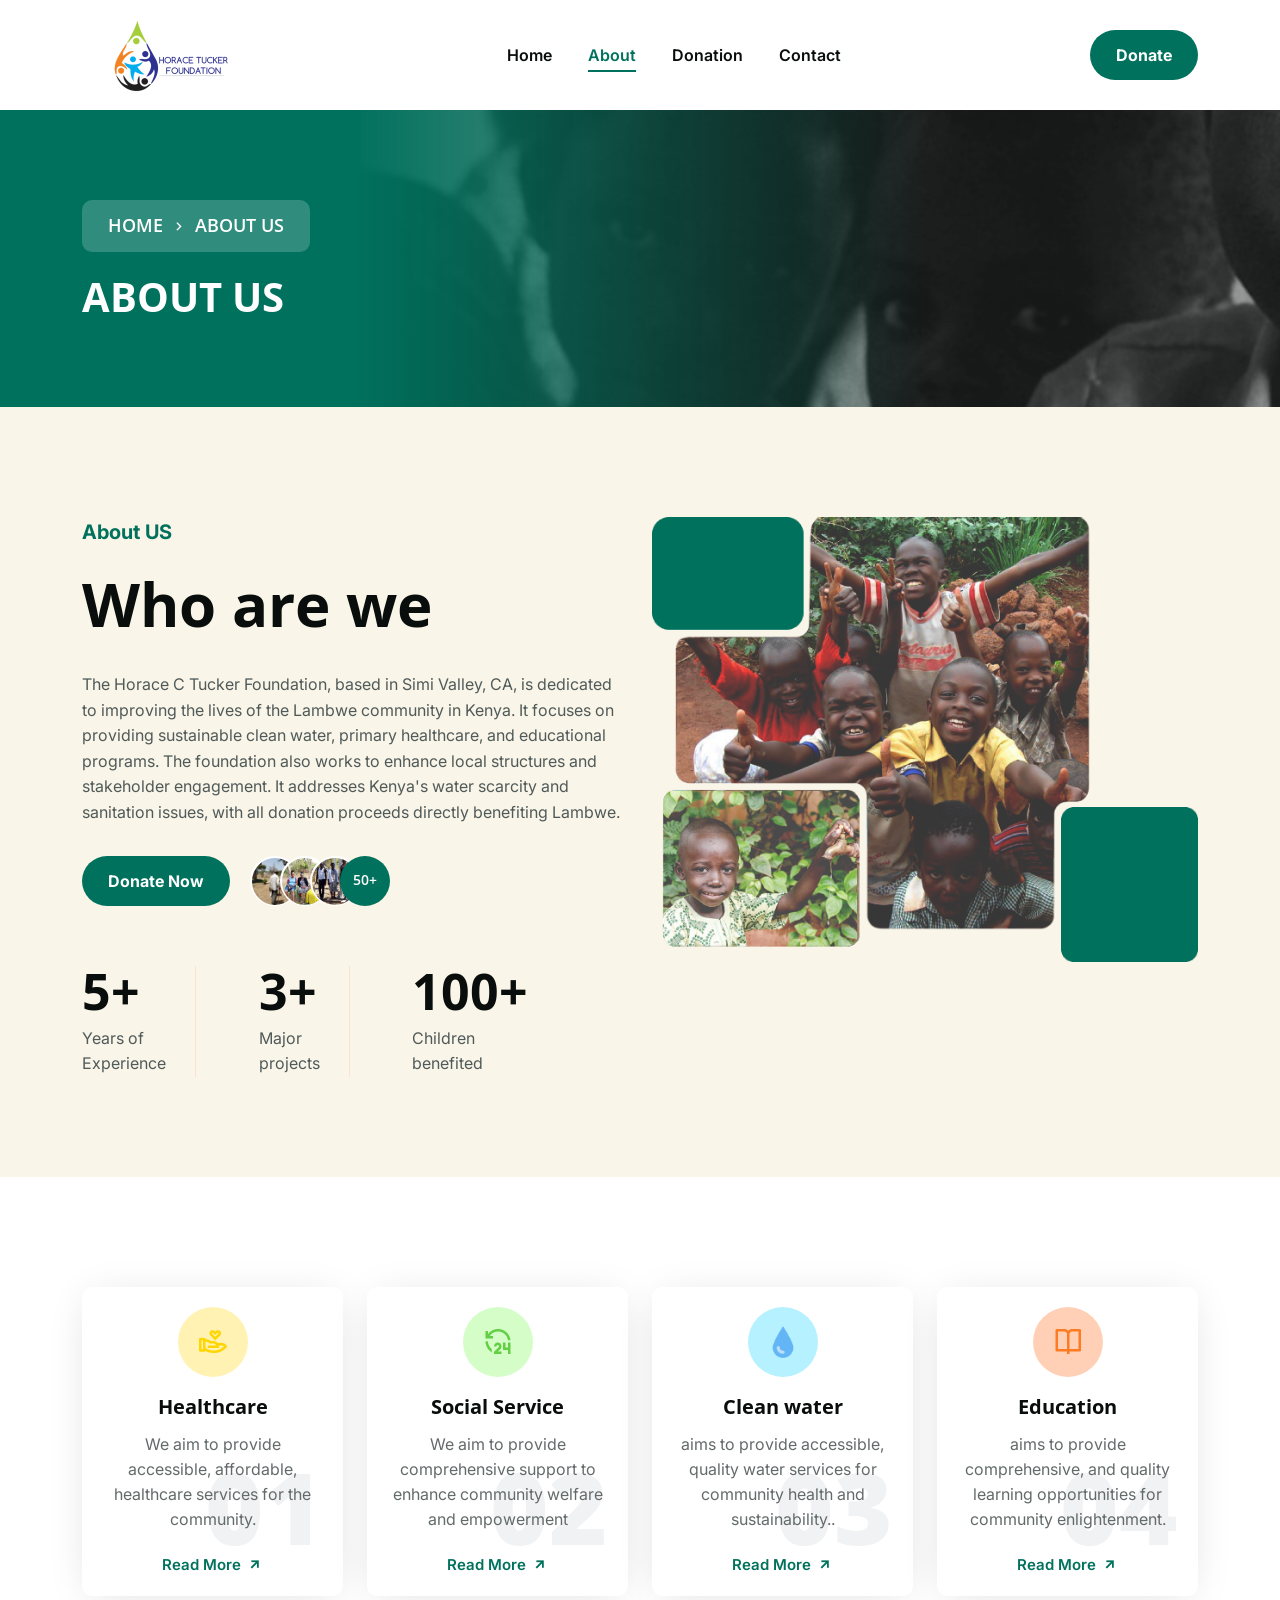
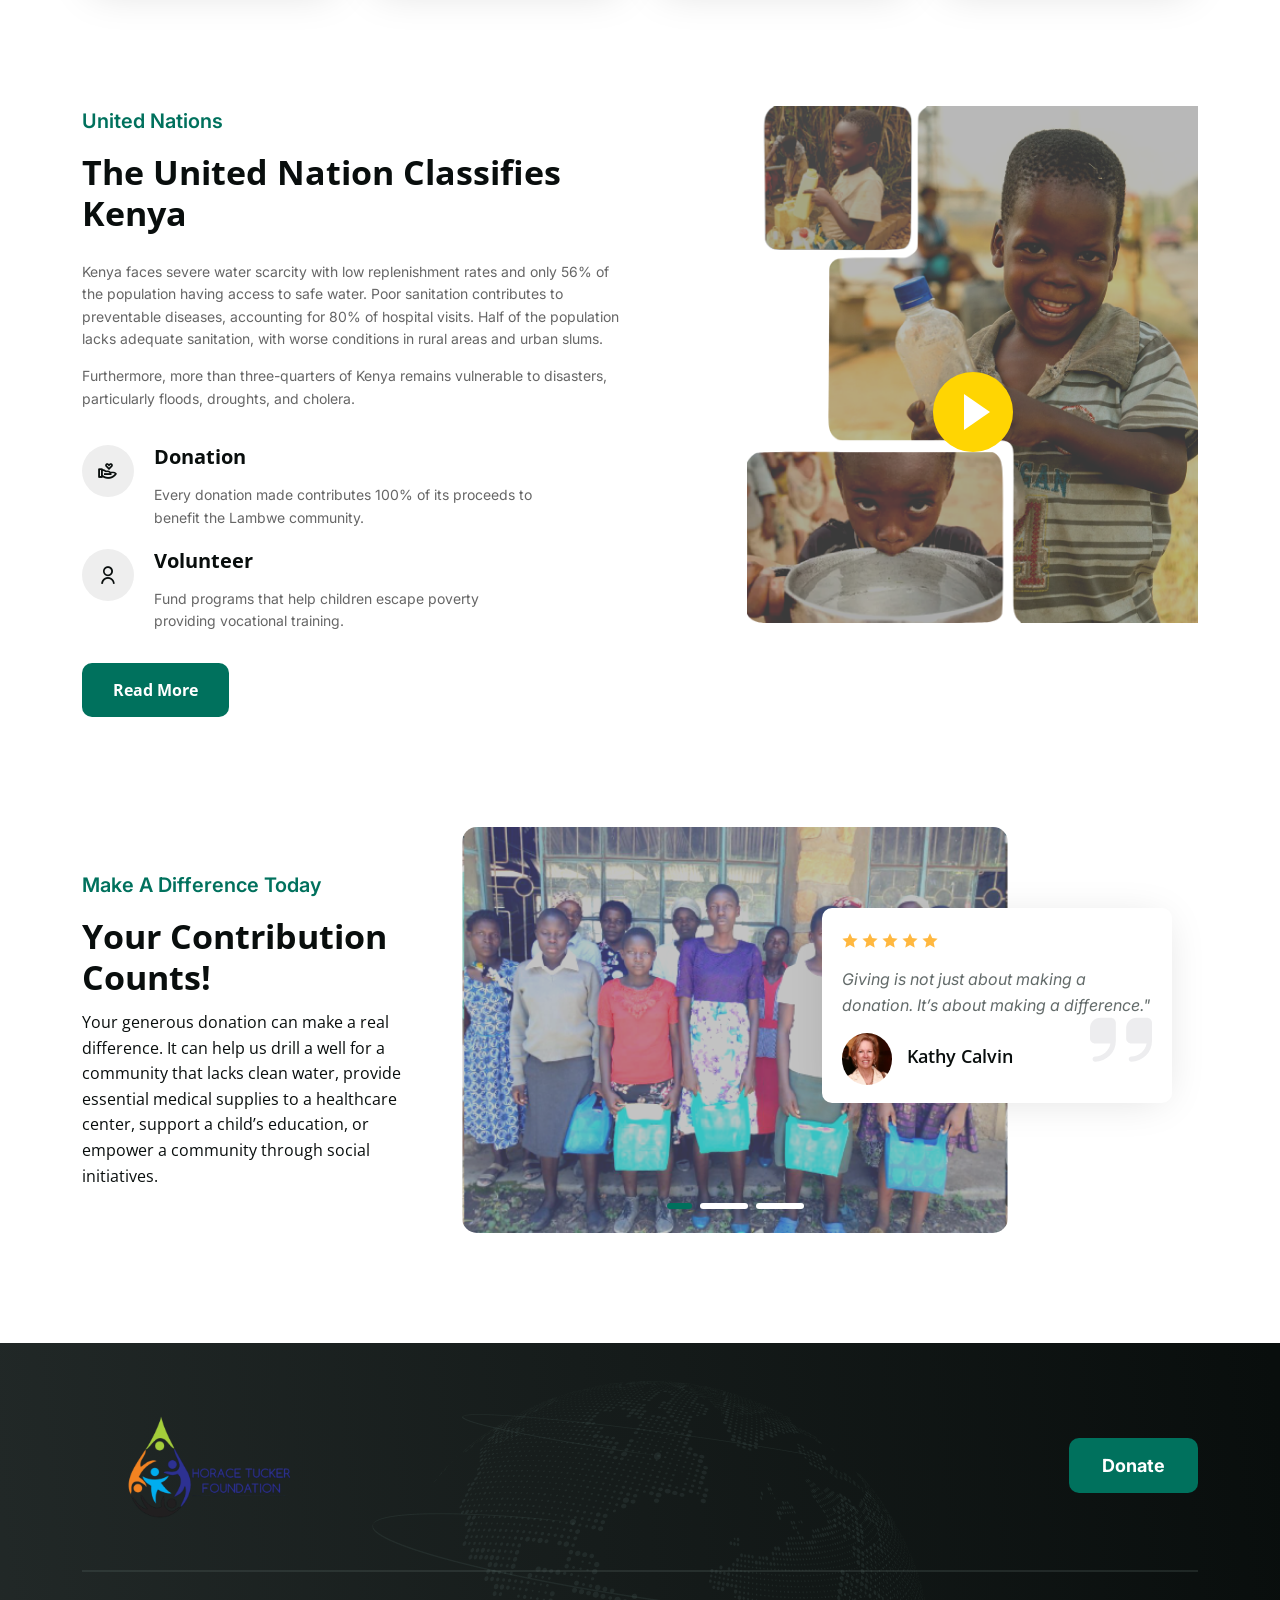
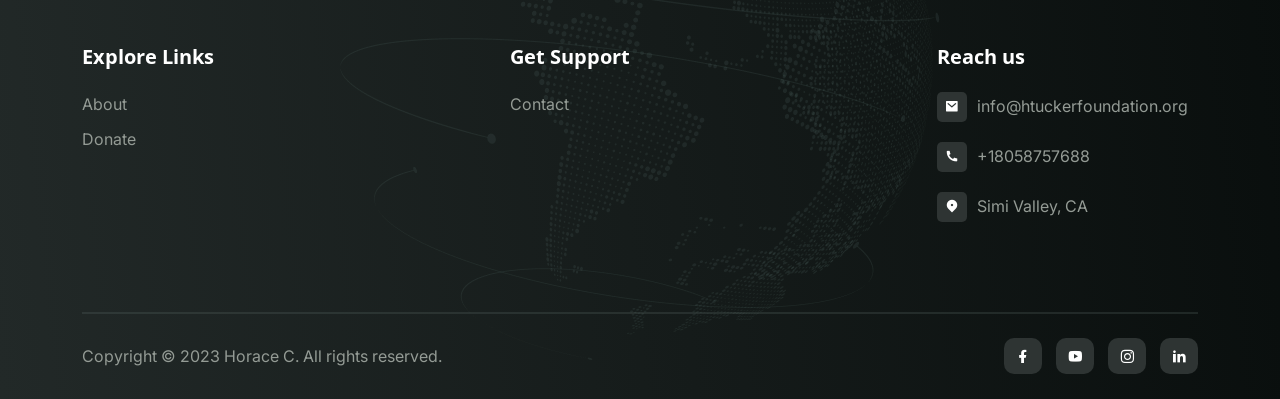
==== commit 9331dea4: "Header meta tags update" ====
--- a/about.html
+++ b/about.html
@@ -7,28 +7,27 @@
     <meta name="viewport" content="width=device-width, initial-scale=1" />
     <meta
       name="description"
-      content="About page, about us, Horace C Tucker Foundation about page"
+      content="Overview of the about us page"
     />
     <meta
       name="keywords"
-      content="about us, about page, about, Horace C Tucker Foundation "
+      content="Who are we, United Nations, UN, Donate, Fundraising, Charity"
     />
-    <meta name="author" content="Horace C Tucker" />
+    <meta name="author" content="https://samm-web.vercel.app/" />
     <meta property="og:type" content="website" />
-    <meta property="og:title" content="About" />
+    <meta property="og:title" content="About us" />
     <meta property="og:site_name" content="Horace C Tucker Foundation" />
-    <!-- <meta property="og:url" content="" /> -->
-    <!-- <meta property="og:image" content="" /> -->
+    <meta property="og:url" content="" />
+    <meta property="og:image" content="" />
     <meta
       property="og:description"
-      content="About page, about us, Horace C Tucker Foundation about page"
+      content="Who are we, United Nations, UN, Donate, Fundraising, Charity"
     />
     <meta name="twitter:title" content="Horace C Tucker Foundation" />
     <meta
       name="twitter:description"
-      content="Horace C Tucker Foundation about page"
+      content="Overview of the about us page"
     />
-    <!-- <meta name="twitter:image" content="" /> -->
     <meta name="twitter:card" content="summary" />
     <title>Home</title>
     <link
@@ -85,9 +84,7 @@
                     <!-- Logo Mobile-->
                     <div class="logo logo-mobile light-logo">
                       <a href="index.html"
-                        ><img
-                          src="assets/images/logo/logo.png"
-                          alt="img"
+                        ><img src="assets/images/logo/logo.png" alt="img"
                       /></a>
                     </div>
                   </div>
@@ -482,11 +479,13 @@
                 <span class="sub-tittle text-capitalize font-600"
                   >Make a Difference Today</span
                 >
-                <h2 class="title font-700">
-                   Your Contribution Counts!
-                </h2>
+                <h2 class="title font-700">Your Contribution Counts!</h2>
                 <p class="pera">
-                  Your generous donation can make a real difference. It can help us drill a well for a community that lacks clean water, provide essential medical supplies to a healthcare center, support a child’s education, or empower a community through social initiatives.
+                  Your generous donation can make a real difference. It can help
+                  us drill a well for a community that lacks clean water,
+                  provide essential medical supplies to a healthcare center,
+                  support a child’s education, or empower a community through
+                  social initiatives.
                 </p>
               </div>
             </div>
@@ -529,7 +528,8 @@
                     <div class="position-relative">
                       <p class="pera">
                         <i
-                          >Giving is not just about making a donation. It’s about making a difference."</i
+                          >Giving is not just about making a donation. It’s
+                          about making a difference."</i
                         >
                       </p>
                     </div>
@@ -609,10 +609,10 @@
                 <h4 class="title">Explore Links</h4>
                 <ul class="imp-link">
                   <li class="single-list">
-                    <a class="single" href="javascript:void(0)">About</a>
+                    <a class="single" href="about.html">About</a>
                   </li>
                   <li class="single-list">
-                    <a class="single" href="javascript:void(0)">Donate</a>
+                    <a class="single" href="donate-payment.html">Donate</a>
                   </li>
                 </ul>
               </div>
@@ -622,7 +622,7 @@
                 <h4 class="title">Get Support</h4>
                 <ul class="imp-link">
                   <li class="single-list">
-                    <a class="single" href="javascript:void(0)">Contact</a>
+                    <a class="single" href="contact-us.html">Contact</a>
                   </li>
                 </ul>
               </div>
@@ -636,7 +636,7 @@
                       <div class="imp-icon">
                         <i class="ri-mail-fill"></i>
                       </div>
-                      <a class="single" href="javascript:void(0)"
+                      <a class="single" mailto="info@htuckerfoundation.org"
                         >info@htuckerfoundation.org</a
                       >
                     </div>
@@ -646,8 +646,8 @@
                       <div class="imp-icon">
                         <i class="ri-phone-fill"></i>
                       </div>
-                      <a class="single" href="javascript:void(0)"
-                        >+1(310) 556 0625</a
+                      <a class="single" href="tell:+18058757688"
+                        >+18058757688</a
                       >
                     </div>
                   </li>
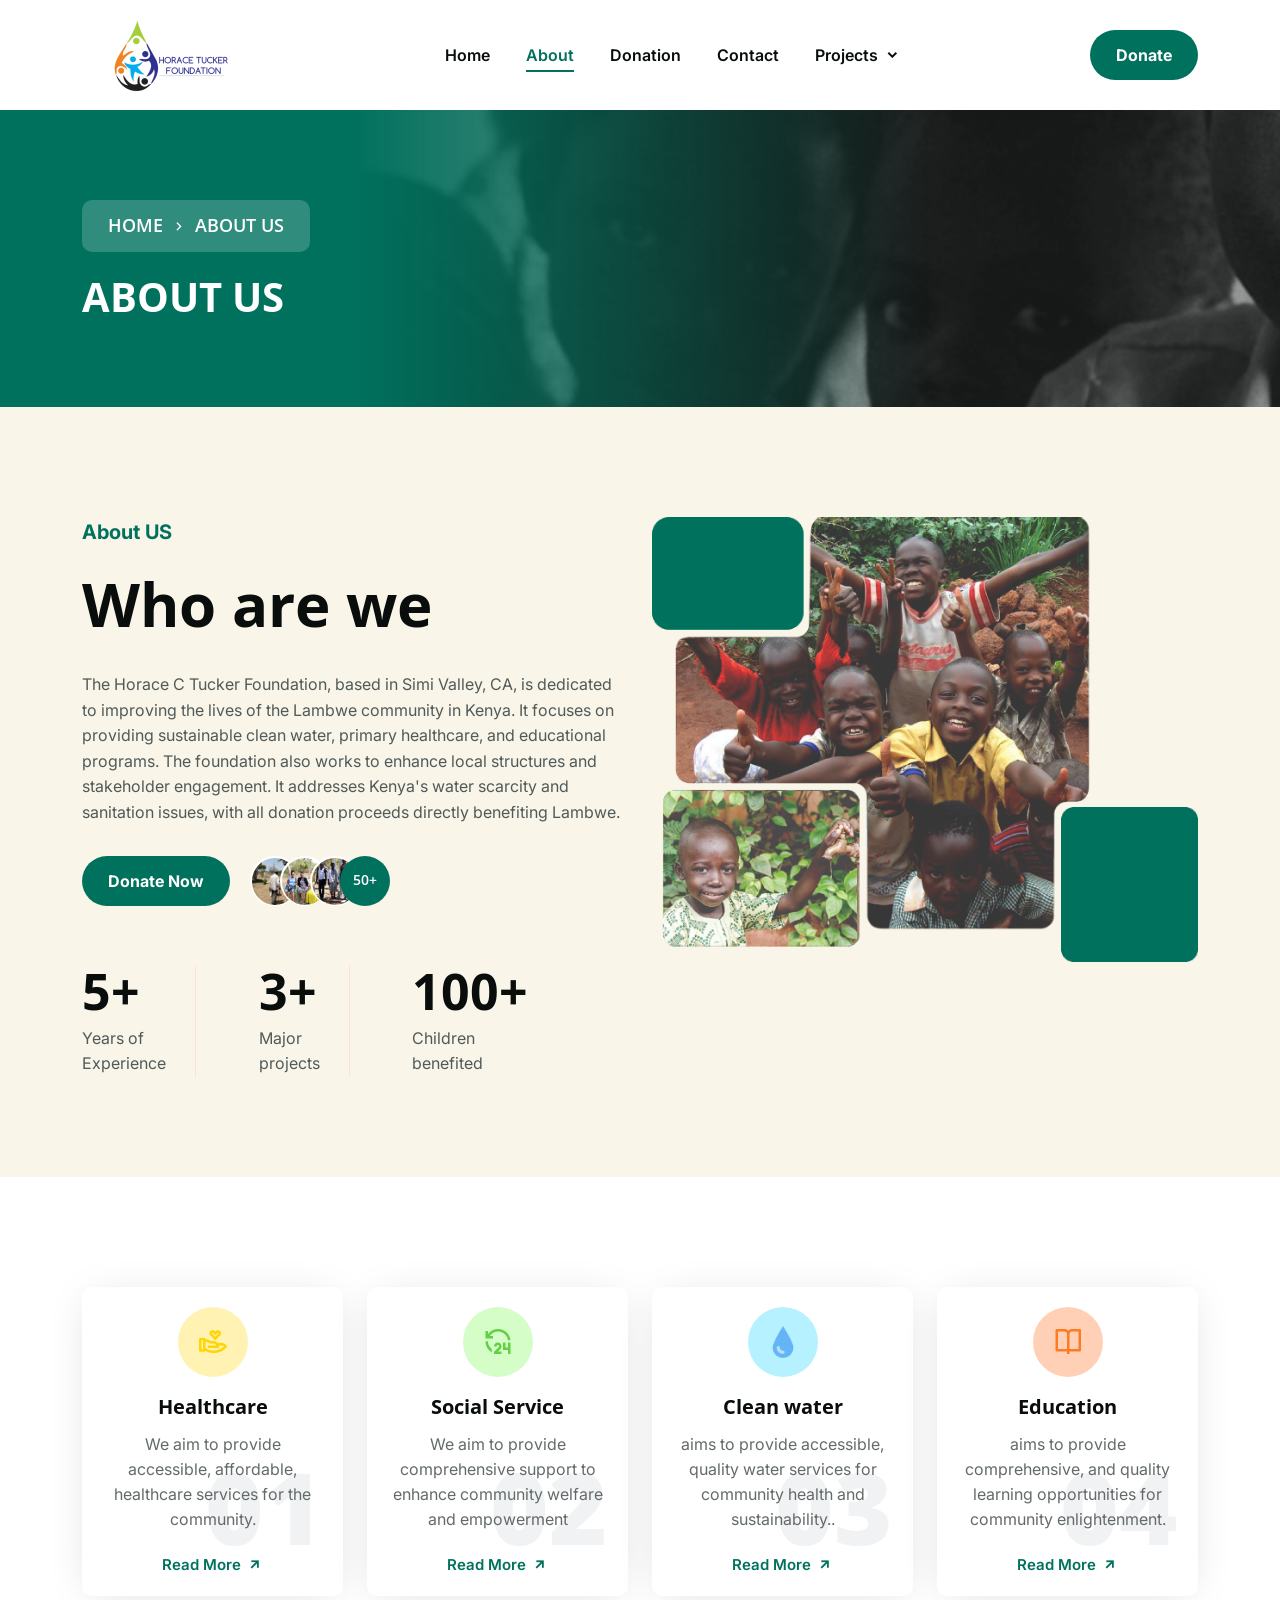
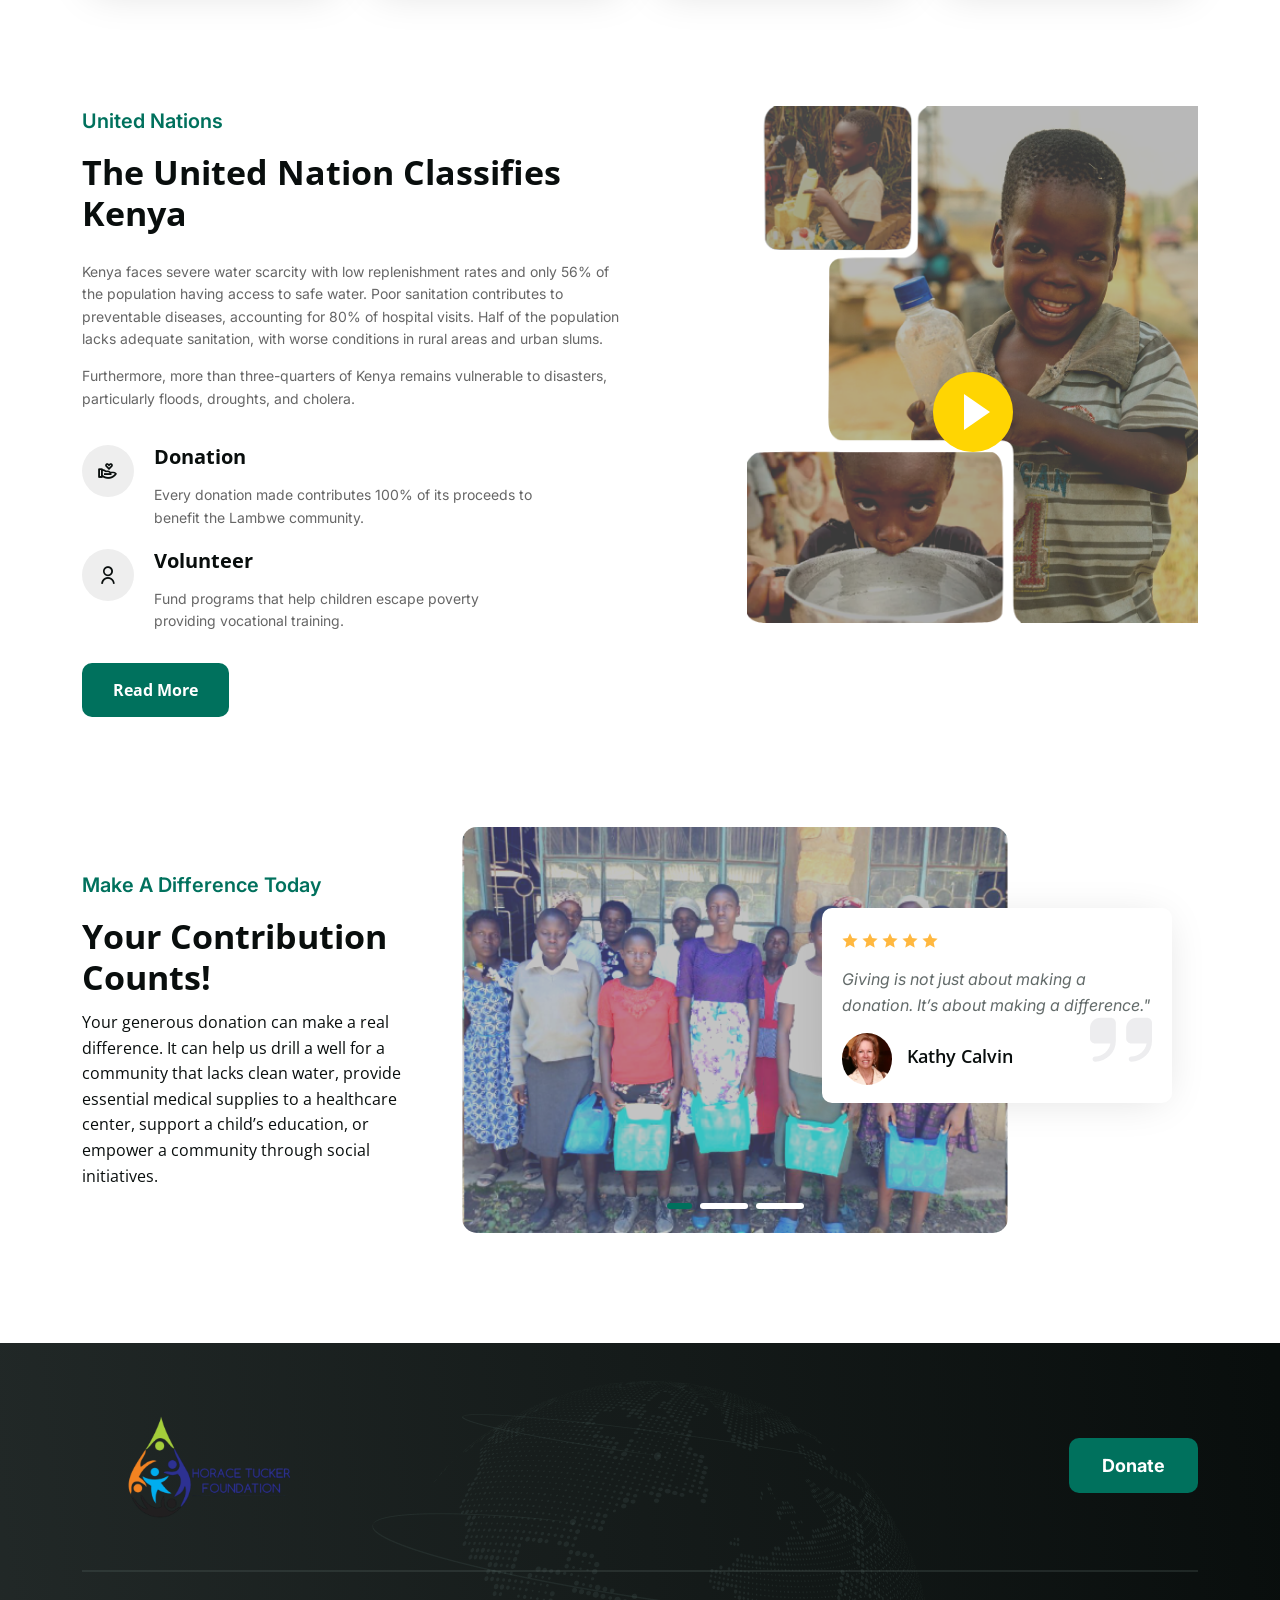
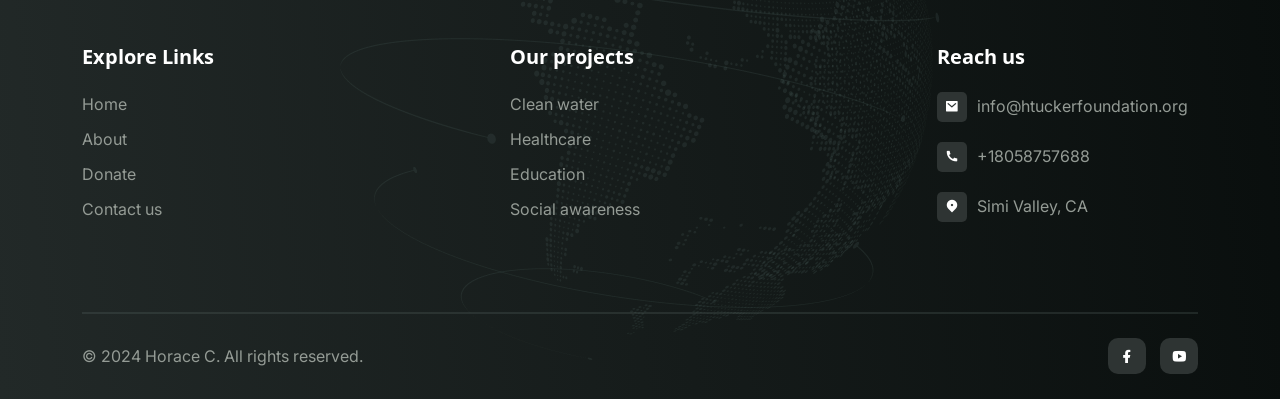
==== commit 369f9178: "major updates major fixes and updates" ====
--- a/about.html
+++ b/about.html
@@ -5,10 +5,7 @@
     <meta http-equiv="X-UA-Compatible" content="IE=edge" />
     <meta http-equiv="X-UA-Compatible" content="ie=edge" />
     <meta name="viewport" content="width=device-width, initial-scale=1" />
-    <meta
-      name="description"
-      content="Overview of the about us page"
-    />
+    <meta name="description" content="Overview of the about us page" />
     <meta
       name="keywords"
       content="Who are we, United Nations, UN, Donate, Fundraising, Charity"
@@ -24,18 +21,42 @@
       content="Who are we, United Nations, UN, Donate, Fundraising, Charity"
     />
     <meta name="twitter:title" content="Horace C Tucker Foundation" />
-    <meta
-      name="twitter:description"
-      content="Overview of the about us page"
-    />
+    <meta name="twitter:description" content="Overview of the about us page" />
     <meta name="twitter:card" content="summary" />
     <title>Home</title>
     <link
       rel="icon"
       type="image/x-icon"
-      sizes="20x20"
-      href="assets/images/icon/favicon.png"
+      sizes="16x16"
+      href="./favicon-16x16.png"
     />
+    <link
+      rel="shortcut icon"
+      type="image/x-icon"
+      sizes="32X32"
+      href="./favicon-32x32.png"
+    />
+    <!-- Custom Favicon size -->
+    <link
+      rel="shortcut icon"
+      type="image/x-icon"
+      sizes="300X300"
+      href="./assets/images/icon/favicon.png"
+    />
+    <!-- Custom favicon size end -->
+    <link
+      rel="shortcut icon"
+      type="image/x-icon"
+      sizes="192x192"
+      href="./android-chrome-192x192.png"
+    />
+    <link
+      rel="shortcut icon"
+      type="image/x-icon"
+      sizes="512x512"
+      href="./android-chrome-512x512.png"
+    />
+    <link rel="manifest" href="site.webmanifest" />
 
     <!-- Bootstrap -->
     <link
@@ -119,6 +140,33 @@
                         <li class="single-list">
                           <a href="contact-us.html" class="single">Contact</a>
                         </li>
+                        <li class="single-list">
+                          <a href="javascript:void(0)" class="single"
+                            >Projects <i class="ri-arrow-down-s-line"></i
+                          ></a>
+                          <ul class="submenu">
+                            <li class="single-list">
+                              <a href="water-project.html" class="single"
+                                >Clean water</a
+                              >
+                            </li>
+                            <li class="single-list">
+                              <a href="health-project.html" class="single"
+                                >Healthcare</a
+                              >
+                            </li>
+                            <li class="single-list">
+                              <a href="education-project.html" class="single"
+                                >Education</a
+                              >
+                            </li>
+                            <li class="single-list">
+                              <a href="social-project.html" class="single"
+                                >Social awareness</a
+                              >
+                            </li>
+                          </ul>
+                        </li>
                       </ul>
                     </nav>
                   </div>
@@ -609,20 +657,39 @@
                 <h4 class="title">Explore Links</h4>
                 <ul class="imp-link">
                   <li class="single-list">
+                    <a class="single" href="index.html">Home</a>
+                  </li>
+                  <li class="single-list">
                     <a class="single" href="about.html">About</a>
                   </li>
                   <li class="single-list">
                     <a class="single" href="donate-payment.html">Donate</a>
+                  </li>
+                  <li class="single-list">
+                    <a class="single" href="contact-us.html">Contact us</a>
                   </li>
                 </ul>
               </div>
             </div>
             <div class="col-xl-2 col-lg-6">
               <div class="footer-link">
-                <h4 class="title">Get Support</h4>
+                <h4 class="title">Our projects</h4>
                 <ul class="imp-link">
                   <li class="single-list">
-                    <a class="single" href="contact-us.html">Contact</a>
+                    <a class="single" href="water-project.html">Clean water</a>
+                  </li>
+                  <li class="single-list">
+                    <a class="single" href="health-project.html">Healthcare</a>
+                  </li>
+                  <li class="single-list">
+                    <a class="single" href="education-project.html"
+                      >Education</a
+                    >
+                  </li>
+                  <li class="single-list">
+                    <a class="single" href="social-project.html"
+                      >Social awareness</a
+                    >
                   </li>
                 </ul>
               </div>
@@ -636,7 +703,7 @@
                       <div class="imp-icon">
                         <i class="ri-mail-fill"></i>
                       </div>
-                      <a class="single" mailto="info@htuckerfoundation.org"
+                      <a class="single" href="mailto:info@htuckerfoundation.org"
                         >info@htuckerfoundation.org</a
                       >
                     </div>
@@ -674,29 +741,19 @@
               <div class="row">
                 <div class="col-xl-12">
                   <div class="footer-copy-right text-center">
-                    <p class="pera">
-                      Copyright © 2023 Horace C. All rights reserved.
-                    </p>
+                    <p class="pera">© 2024 Horace C. All rights reserved.</p>
                     <div class="footer-social-link">
                       <ul class="listing">
                         <li class="single-list">
-                          <a class="single" href="index-three.html"
+                          <a class="single" href=""
                             ><i class="ri-facebook-fill"></i
                           ></a>
                         </li>
                         <li class="single-list">
-                          <a class="single" href="index-three.html"
+                          <a
+                            class="single"
+                            href="https://www.youtube.com/channel/UCLSmbXEqgFC6J-vw44ydn9w"
                             ><i class="ri-youtube-fill"></i
-                          ></a>
-                        </li>
-                        <li class="single-list">
-                          <a class="single" href="index-three.html"
-                            ><i class="ri-instagram-line"></i
-                          ></a>
-                        </li>
-                        <li class="single-list">
-                          <a class="single" href="index-three.html"
-                            ><i class="ri-linkedin-fill"></i
                           ></a>
                         </li>
                       </ul>
--- a/assets/css/main-style.css
+++ b/assets/css/main-style.css
@@ -22411,8 +22411,9 @@
   visibility: visible;
   pointer-events: none;
 }
+/* water */
 .blog-section-three .single-blog:hover .blog-img .brush-bg::after {
-  content: url("https://charitfix.vercel.app/assets/images/gallery/brush-bg-two.png");
+  content: url("/assets/images/gallery/brush-bg-two.png");
   display: block;
   width: 100%;
   height: 100%;
@@ -22422,19 +22423,21 @@
   z-index: 1;
 }
 .blog-section-three .single-blog:hover .blog-img .brush-bg::before {
-  content: "30 Jun 2023";
+  content: "Project info";
   color: var(--primary);
 }
+
 .blog-section-three .single-blog .blog-img {
   position: relative;
 }
+/* water overide */
 .blog-section-three .single-blog .blog-img .brush-bg {
   position: absolute;
   top: 20px;
   left: 20px;
 }
 .blog-section-three .single-blog .blog-img .brush-bg::before {
-  content: "30 Jun 2023";
+  content: "Project info";
   color: var(--primary-title);
   font-size: 14px;
   font-weight: 700;
@@ -23125,6 +23128,27 @@
   left: 20px;
 }
 .single-blog .blog-img .brush-bg::before {
+  content: "Project info";
+  color: var(--white);
+  font-size: 14px;
+  font-weight: 700;
+  padding: 7px 14px;
+  position: absolute;
+  left: 24px;
+  top: 4px;
+  overflow: visible;
+  width: 72px;
+  text-align: center;
+  z-index: 2;
+}
+
+/* Education override */
+.single-blog .blog-img .brush-bg-edu {
+  position: absolute;
+  top: 20px;
+  left: 20px;
+}
+.single-blog .blog-img .brush-bg-edu::before {
   content: "30 jun 2023";
   color: var(--white);
   font-size: 14px;
